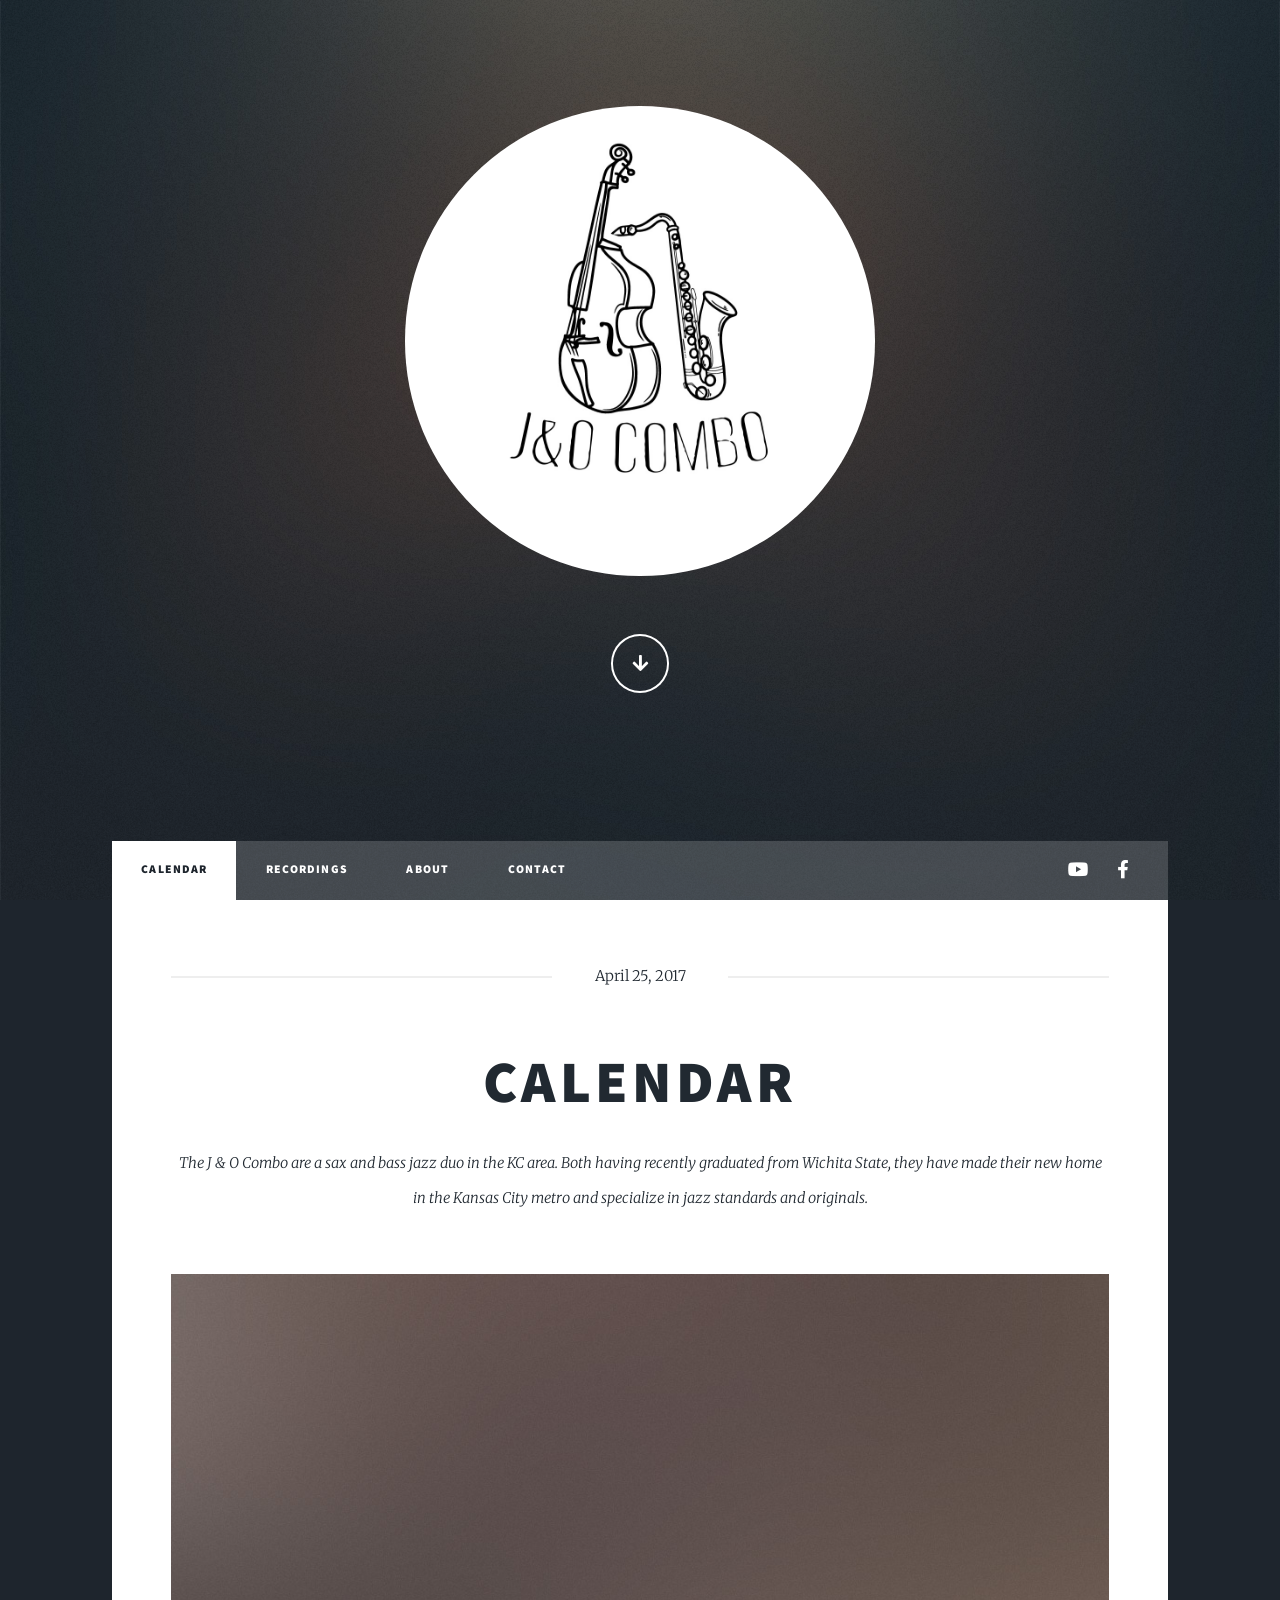
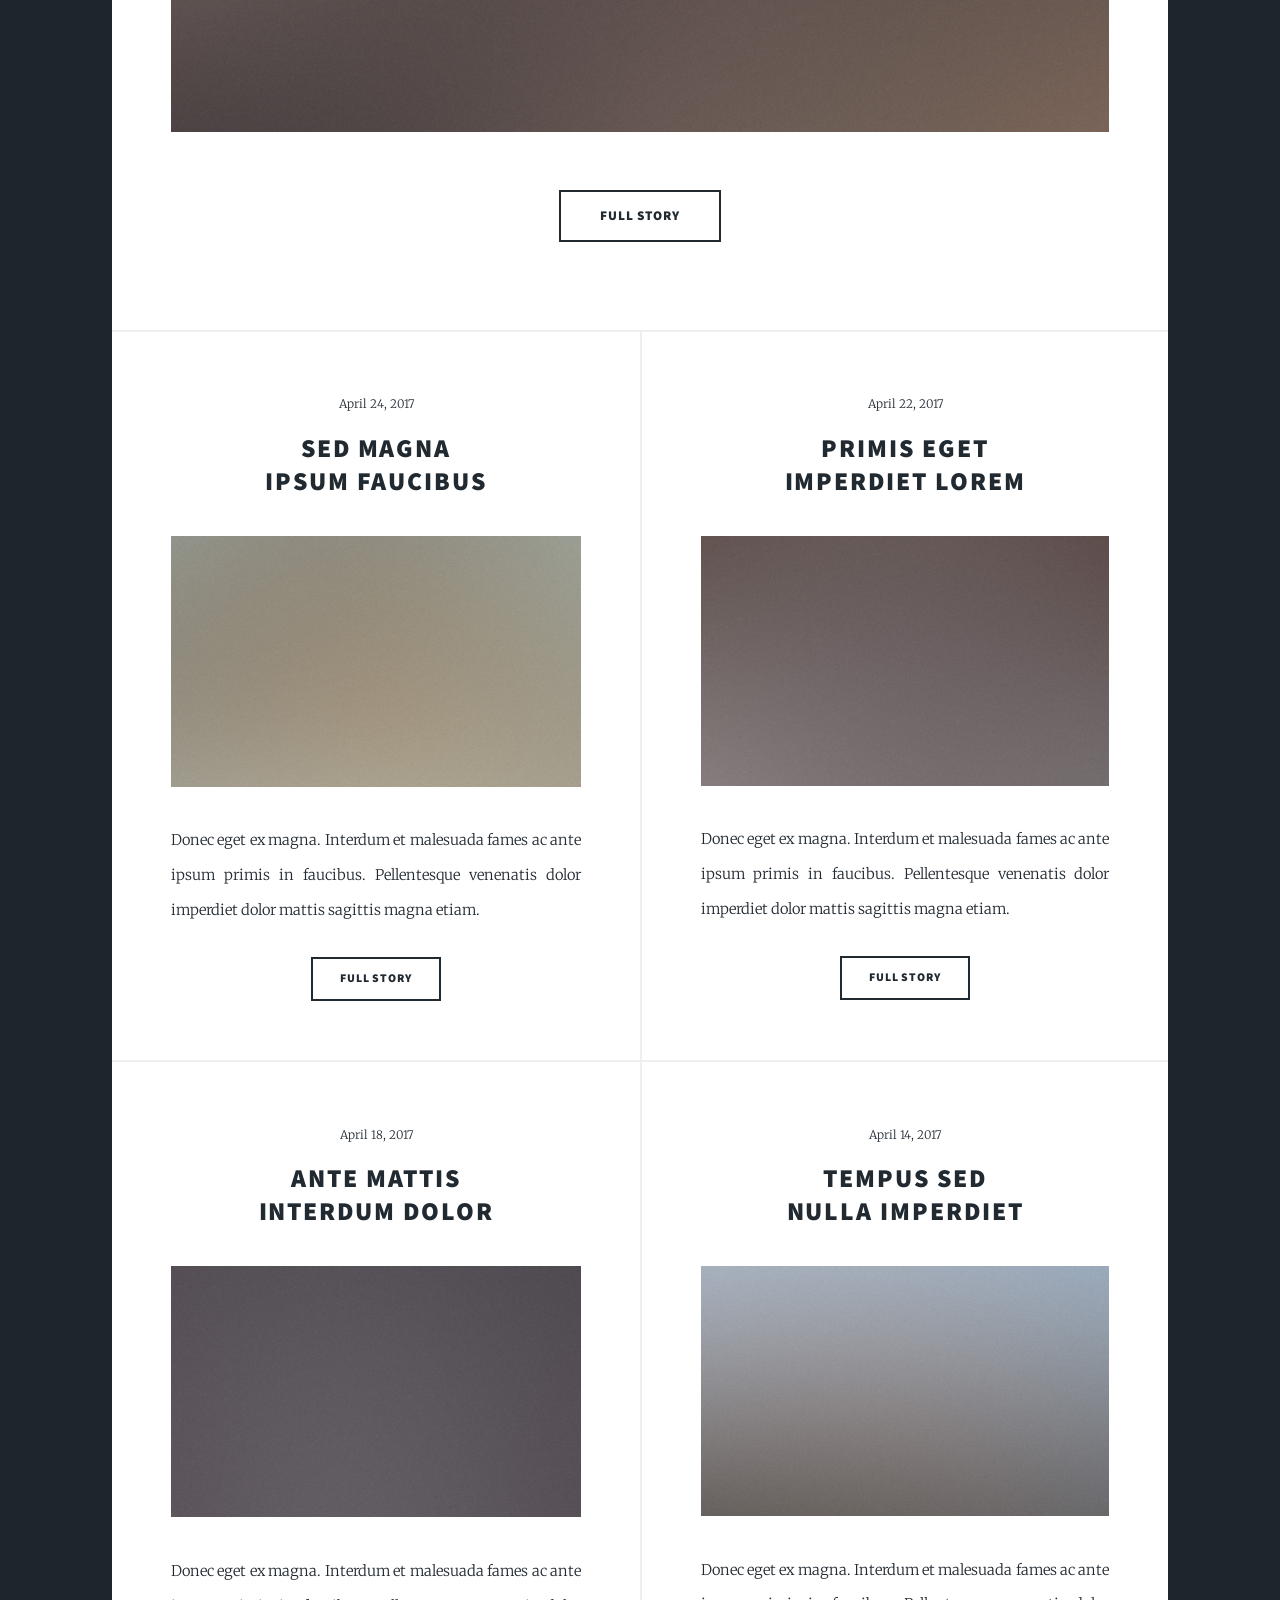
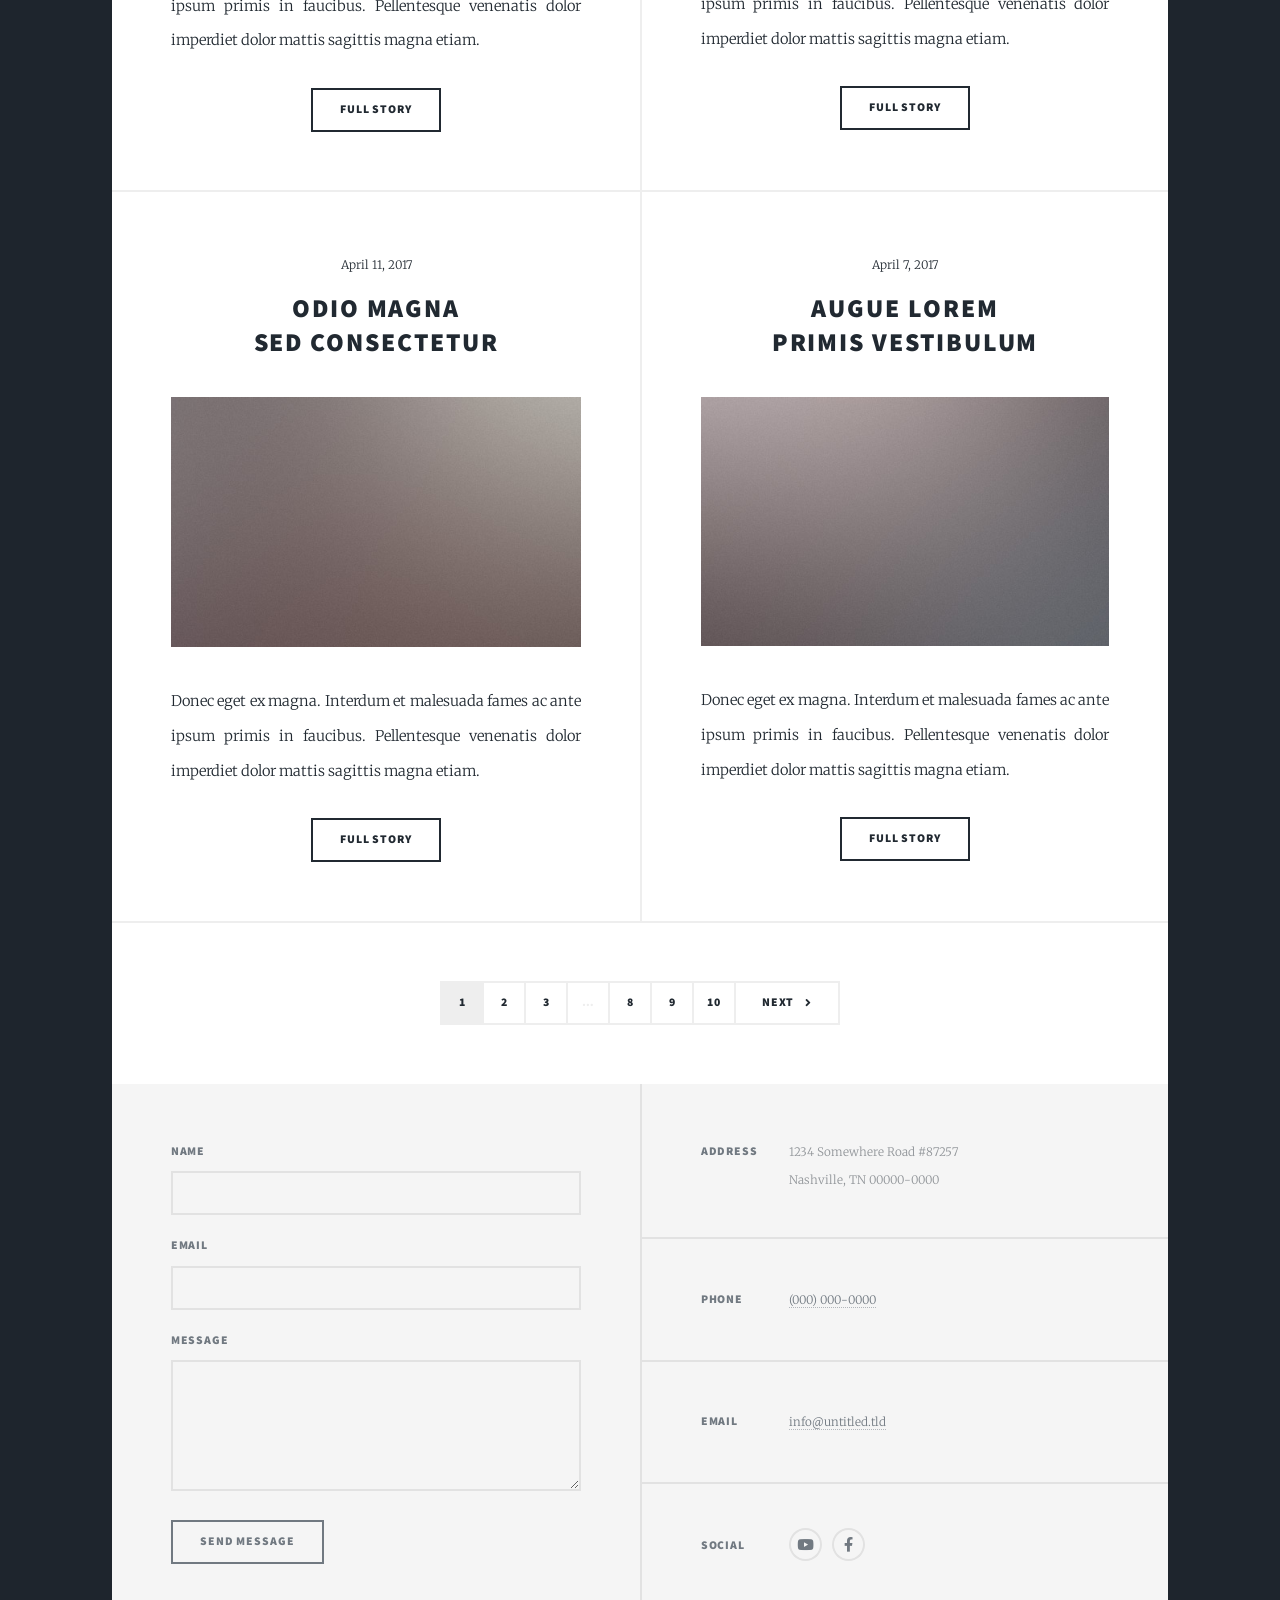
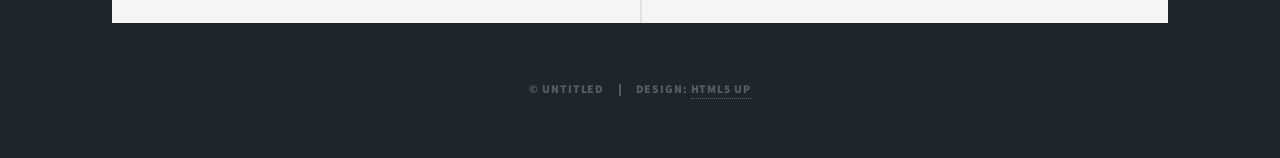
==== index.html @ 2160fa95 "added J&O combo logo to main page" ====
<!DOCTYPE HTML>
<!--
	Massively by HTML5 UP
	html5up.net | @ajlkn
	Free for personal and commercial use under the CCA 3.0 license (html5up.net/license)
-->
<html>
	<head>
		<title>J&O Combo Calendar</title>
		<meta charset="utf-8" />
		<meta name="viewport" content="width=device-width, initial-scale=1, user-scalable=no" />
		<link rel="stylesheet" href="assets/css/main.css" />
		<noscript><link rel="stylesheet" href="assets/css/noscript.css" /></noscript>
	</head>
	<body class="is-preload">

		<!-- Wrapper -->
			<div id="wrapper" class="fade-in">

				<!-- Intro -->
					<div id="intro">
						<a href="#" class="image main"><img src="images/j_o_combo_logo.jpg" alt="J & O Combo" /></a>

						<ul class="actions">
							<li><a href="#header" class="button icon solid solo fa-arrow-down scrolly">Continue</a></li>
						</ul>
					</div>

				<!-- Header -->
					<header id="header">
						<a href="index.html" class="logo">J &amp; O Combo</a>
					</header>

				<!-- Nav -->
					<nav id="nav">
						<ul class="links">
							<li class="active"><a href="index.html">Calendar</a></li>
							<li><a href="recordings.html">Recordings</a></li>
							<li><a href="about.html">About</a></li>
							<li><a href="contact.html">Contact</a></li>
						</ul>
						<ul class="icons">
							<li><a href="https://www.youtube.com/@J-OCombo" class="icon brands fa-youtube"><span class="label">YouTube</span></a></li>
							<li><a href="https://www.facebook.com/profile.php?id=100080213184592" class="icon brands fa-facebook-f"><span class="label">Facebook</span></a></li>
						</ul>
					</nav>

				<!-- Main -->
					<div id="main">

						<!-- Featured Post -->
							<article class="post featured">
								<header class="major">
									<span class="date">April 25, 2017</span>
									<h2><a href="#">Calendar</a></h2>
									<p>The J & O Combo are a sax and bass jazz duo in the KC area. Both having recently graduated from Wichita State,
							 they have made their new home in the Kansas City metro and specialize in jazz standards and originals.</p>
								</header>
								<a href="#" class="image main"><img src="images/pic01.jpg" alt="" /></a>
								<ul class="actions special">
									<li><a href="#" class="button large">Full Story</a></li>
								</ul>
							</article>

						<!-- Posts -->
							<section class="posts">
								<article>
									<header>
										<span class="date">April 24, 2017</span>
										<h2><a href="#">Sed magna<br />
										ipsum faucibus</a></h2>
									</header>
									<a href="#" class="image fit"><img src="images/pic02.jpg" alt="" /></a>
									<p>Donec eget ex magna. Interdum et malesuada fames ac ante ipsum primis in faucibus. Pellentesque venenatis dolor imperdiet dolor mattis sagittis magna etiam.</p>
									<ul class="actions special">
										<li><a href="#" class="button">Full Story</a></li>
									</ul>
								</article>
								<article>
									<header>
										<span class="date">April 22, 2017</span>
										<h2><a href="#">Primis eget<br />
										imperdiet lorem</a></h2>
									</header>
									<a href="#" class="image fit"><img src="images/pic03.jpg" alt="" /></a>
									<p>Donec eget ex magna. Interdum et malesuada fames ac ante ipsum primis in faucibus. Pellentesque venenatis dolor imperdiet dolor mattis sagittis magna etiam.</p>
									<ul class="actions special">
										<li><a href="#" class="button">Full Story</a></li>
									</ul>
								</article>
								<article>
									<header>
										<span class="date">April 18, 2017</span>
										<h2><a href="#">Ante mattis<br />
										interdum dolor</a></h2>
									</header>
									<a href="#" class="image fit"><img src="images/pic04.jpg" alt="" /></a>
									<p>Donec eget ex magna. Interdum et malesuada fames ac ante ipsum primis in faucibus. Pellentesque venenatis dolor imperdiet dolor mattis sagittis magna etiam.</p>
									<ul class="actions special">
										<li><a href="#" class="button">Full Story</a></li>
									</ul>
								</article>
								<article>
									<header>
										<span class="date">April 14, 2017</span>
										<h2><a href="#">Tempus sed<br />
										nulla imperdiet</a></h2>
									</header>
									<a href="#" class="image fit"><img src="images/pic05.jpg" alt="" /></a>
									<p>Donec eget ex magna. Interdum et malesuada fames ac ante ipsum primis in faucibus. Pellentesque venenatis dolor imperdiet dolor mattis sagittis magna etiam.</p>
									<ul class="actions special">
										<li><a href="#" class="button">Full Story</a></li>
									</ul>
								</article>
								<article>
									<header>
										<span class="date">April 11, 2017</span>
										<h2><a href="#">Odio magna<br />
										sed consectetur</a></h2>
									</header>
									<a href="#" class="image fit"><img src="images/pic06.jpg" alt="" /></a>
									<p>Donec eget ex magna. Interdum et malesuada fames ac ante ipsum primis in faucibus. Pellentesque venenatis dolor imperdiet dolor mattis sagittis magna etiam.</p>
									<ul class="actions special">
										<li><a href="#" class="button">Full Story</a></li>
									</ul>
								</article>
								<article>
									<header>
										<span class="date">April 7, 2017</span>
										<h2><a href="#">Augue lorem<br />
										primis vestibulum</a></h2>
									</header>
									<a href="#" class="image fit"><img src="images/pic07.jpg" alt="" /></a>
									<p>Donec eget ex magna. Interdum et malesuada fames ac ante ipsum primis in faucibus. Pellentesque venenatis dolor imperdiet dolor mattis sagittis magna etiam.</p>
									<ul class="actions special">
										<li><a href="#" class="button">Full Story</a></li>
									</ul>
								</article>
							</section>

						<!-- Footer -->
							<footer>
								<div class="pagination">
									<!--<a href="#" class="previous">Prev</a>-->
									<a href="#" class="page active">1</a>
									<a href="#" class="page">2</a>
									<a href="#" class="page">3</a>
									<span class="extra">&hellip;</span>
									<a href="#" class="page">8</a>
									<a href="#" class="page">9</a>
									<a href="#" class="page">10</a>
									<a href="#" class="next">Next</a>
								</div>
							</footer>

					</div>

				<!-- Footer -->
					<footer id="footer">
						<section>
							<form method="post" action="#">
								<div class="fields">
									<div class="field">
										<label for="name">Name</label>
										<input type="text" name="name" id="name" />
									</div>
									<div class="field">
										<label for="email">Email</label>
										<input type="text" name="email" id="email" />
									</div>
									<div class="field">
										<label for="message">Message</label>
										<textarea name="message" id="message" rows="3"></textarea>
									</div>
								</div>
								<ul class="actions">
									<li><input type="submit" value="Send Message" /></li>
								</ul>
							</form>
						</section>
						<section class="split contact">
							<section class="alt">
								<h3>Address</h3>
								<p>1234 Somewhere Road #87257<br />
								Nashville, TN 00000-0000</p>
							</section>
							<section>
								<h3>Phone</h3>
								<p><a href="#">(000) 000-0000</a></p>
							</section>
							<section>
								<h3>Email</h3>
								<p><a href="#">info@untitled.tld</a></p>
							</section>
							<section>
								<h3>Social</h3>
								<ul class="icons alt">
									<li><a href="https://www.youtube.com/@J-OCombo" class="icon brands alt fa-youtube"><span class="label">YouTube</span></a></li>
									<li><a href="https://www.facebook.com/profile.php?id=100080213184592" class="icon brands alt fa-facebook-f"><span class="label">Facebook</span></a></li>
								</ul>
							</section>
						</section>
					</footer>

				<!-- Copyright -->
					<div id="copyright">
						<ul><li>&copy; Untitled</li><li>Design: <a href="https://html5up.net">HTML5 UP</a></li></ul>
					</div>

			</div>

		<!-- Scripts -->
			<script src="assets/js/jquery.min.js"></script>
			<script src="assets/js/jquery.scrollex.min.js"></script>
			<script src="assets/js/jquery.scrolly.min.js"></script>
			<script src="assets/js/browser.min.js"></script>
			<script src="assets/js/breakpoints.min.js"></script>
			<script src="assets/js/util.js"></script>
			<script src="assets/js/main.js"></script>

	</body>
</html>
---- assets/css/main.css ----
@import url(fontawesome-all.min.css);
@import url("https://fonts.googleapis.com/css?family=Merriweather:300,700,300italic,700italic|Source+Sans+Pro:900");

/*
	Massively by HTML5 UP
	html5up.net | @ajlkn
	Free for personal and commercial use under the CCA 3.0 license (html5up.net/license)
*/

html, body, div, span, applet, object,
iframe, h1, h2, h3, h4, h5, h6, p, blockquote,
pre, a, abbr, acronym, address, big, cite,
code, del, dfn, em, img, ins, kbd, q, s, samp,
small, strike, strong, sub, sup, tt, var, b,
u, i, center, dl, dt, dd, ol, ul, li, fieldset,
form, label, legend, table, caption, tbody,
tfoot, thead, tr, th, td, article, aside,
canvas, details, embed, figure, figcaption,
footer, header, hgroup, menu, nav, output, ruby,
section, summary, time, mark, audio, video {
	margin: 0;
	padding: 0;
	border: 0;
	font-size: 100%;
	font: inherit;
	vertical-align: baseline;}

article, aside, details, figcaption, figure,
footer, header, hgroup, menu, nav, section {
	display: block;}

body {
	line-height: 1;
}

ol, ul {
	list-style: none;
}

blockquote, q {
	quotes: none;
}

	blockquote:before, blockquote:after, q:before, q:after {
		content: '';
		content: none;
	}

/* Responsive video embeds */
.video-wrapper {
	position: relative;
	width: 100%;
	padding-bottom: 56.25%; /* 16:9 aspect ratio */
	height: 0;
	overflow: hidden;
}
.video-wrapper iframe,
.video-wrapper object,
.video-wrapper embed {
	position: absolute;
	top: 0;
	left: 0;
	width: 100%;
	height: 100%;
	border: 0;
}

.video-desc {
	text-align: center;
	margin-top: 1rem;
}

table {
	border-collapse: collapse;
	border-spacing: 0;
}

body {
	-webkit-text-size-adjust: none;
}

mark {
	background-color: transparent;
	color: inherit;
}

input::-moz-focus-inner {
	border: 0;
	padding: 0;
}

input, select, textarea {
	-moz-appearance: none;
	-webkit-appearance: none;
	-ms-appearance: none;
	appearance: none;
}

/* Basic */

	@-ms-viewport {
		width: device-width;
	}

	body {
		-ms-overflow-style: scrollbar;
	}

	@media screen and (max-width: 480px) {

		html, body {
			min-width: 320px;
		}

	}

	html {
		box-sizing: border-box;
	}

	*, *:before, *:after {
		box-sizing: inherit;
	}

	body {
		background-color: #1e252d;
	}

		body.is-preload *, body.is-preload *:before, body.is-preload *:after {
			-moz-animation: none !important;
			-webkit-animation: none !important;
			-ms-animation: none !important;
			animation: none !important;
			-moz-transition: none !important;
			-webkit-transition: none !important;
			-ms-transition: none !important;
			transition: none !important;
		}

/* Type */

	html {
		font-size: 16pt;
	}

		@media screen and (max-width: 1680px) {

			html {
				font-size: 12pt;
			}

		}

		@media screen and (max-width: 1280px) {

			html {
				font-size: 11pt;
			}

		}

		@media screen and (max-width: 360px) {

			html {
				font-size: 10pt;
			}

		}

	body {
		color: #212931;
	}

	body, input, select, textarea {
		font-family: "Merriweather", Georgia, serif;
		font-weight: 300;
		font-size: 1rem;
		line-height: 2.375;
	}

	a {
		-moz-transition: color 0.2s ease-in-out, background-color 0.2s ease-in-out, border-color 0.2s ease-in-out, box-shadow 0.2s ease-in-out;
		-webkit-transition: color 0.2s ease-in-out, background-color 0.2s ease-in-out, border-color 0.2s ease-in-out, box-shadow 0.2s ease-in-out;
		-ms-transition: color 0.2s ease-in-out, background-color 0.2s ease-in-out, border-color 0.2s ease-in-out, box-shadow 0.2s ease-in-out;
		transition: color 0.2s ease-in-out, background-color 0.2s ease-in-out, border-color 0.2s ease-in-out, box-shadow 0.2s ease-in-out;
		border-bottom: dotted 1px;
		text-decoration: none;
	}

		a:hover {
			border-bottom-color: transparent;
		}

	strong, b {
		font-weight: 600;
	}

	em, i {
		font-style: italic;
	}

	p {
		text-align: justify;
		margin: 0 0 2rem 0;
	}

	h1, h2, h3, h4, h5, h6 {
		font-family: "Source Sans Pro", Helvetica, sans-serif;
		font-weight: 900;
		line-height: 1.5;
		letter-spacing: 0.075em;
		text-transform: uppercase;
		margin: 0 0 1rem 0;
	}

		h1 a, h2 a, h3 a, h4 a, h5 a, h6 a {
			border-bottom: 0;
			color: inherit;
			text-decoration: none;
		}

	h1 {
		font-size: 4rem;
		line-height: 1.1;
		margin: 0 0 2rem 0;
	}

	h2 {
		font-size: 1.75rem;
		line-height: 1.3;
		margin: 0 0 1.5rem 0;
	}

	h3 {
		font-size: 1.25rem;
		margin: 0 0 1.5rem 0;
	}

	h4 {
		font-size: 1rem;
	}

	h5 {
		font-size: 0.9rem;
	}

	h6 {
		font-size: 0.8rem;
	}

	sub {
		font-size: 0.8rem;
		position: relative;
		top: 0.5rem;
	}

	sup {
		font-size: 0.8rem;
		position: relative;
		top: -0.5rem;
	}

	blockquote {
		border-left: solid 4px;
		font-style: italic;
		margin: 0 0 2rem 0;
		padding: 0.5rem 0 0.5rem 2rem;
	}

	code {
		border: solid 2px;
		font-family: "Courier New", monospace;
		font-size: 0.9rem;
		margin: 0 0.25rem;
		padding: 0.25rem 0.65rem;
	}

	pre {
		-webkit-overflow-scrolling: touch;
		font-family: "Courier New", monospace;
		font-size: 0.9rem;
		margin: 0 0 2rem 0;
	}

		pre code {
			display: block;
			line-height: 1.75;
			padding: 1rem 1.5rem;
			overflow-x: auto;
		}

	hr {
		border: 0;
		border-bottom: solid 2px;
		margin: 3rem 0;
	}

		hr.major {
			margin: 5rem 0;
		}

	.align-left {
		text-align: left;
	}

	.align-center {
		text-align: center;
	}

	.align-right {
		text-align: right;
	}

	input, select, textarea {
		color: #212931;
	}

	a {
		color: #212931;
		border-bottom-color: rgba(33, 41, 49, 0.5);
	}

		a:hover {
			border-bottom-color: transparent;
			color: #18bfef !important;
		}

	strong, b {
		color: #212931;
	}

	h1, h2, h3, h4, h5, h6 {
		color: #212931;
	}

	blockquote {
		border-left-color: #eeeeee;
	}

	code {
		background: rgba(220, 220, 220, 0.25);
		border-color: #eeeeee;
	}

	hr {
		border-bottom-color: #eeeeee;
	}

/* Row */

	.row {
		display: flex;
		flex-wrap: wrap;
		box-sizing: border-box;
		align-items: stretch;
	}

		.row > * {
			box-sizing: border-box;
		}

		.row.gtr-uniform > * > :last-child {
			margin-bottom: 0;
		}

		.row.aln-left {
			justify-content: flex-start;
		}

		.row.aln-center {
			justify-content: center;
		}

		.row.aln-right {
			justify-content: flex-end;
		}

		.row.aln-top {
			align-items: flex-start;
		}

		.row.aln-middle {
			align-items: center;
		}

		.row.aln-bottom {
			align-items: flex-end;
		}

		.row > .imp {
			order: -1;
		}

		.row > .col-1 {
			width: 8.33333%;
		}

		.row > .off-1 {
			margin-left: 8.33333%;
		}

		.row > .col-2 {
			width: 16.66667%;
		}

		.row > .off-2 {
			margin-left: 16.66667%;
		}

		.row > .col-3 {
			width: 25%;
		}

		.row > .off-3 {
			margin-left: 25%;
		}

		.row > .col-4 {
			width: 33.33333%;
		}

		.row > .off-4 {
			margin-left: 33.33333%;
		}

		.row > .col-5 {
			width: 41.66667%;
		}

		.row > .off-5 {
			margin-left: 41.66667%;
		}

		.row > .col-6 {
			width: 50%;
		}

		.row > .off-6 {
			margin-left: 50%;
		}

		.row > .col-7 {
			width: 58.33333%;
		}

		.row > .off-7 {
			margin-left: 58.33333%;
		}

		.row > .col-8 {
			width: 66.66667%;
		}

		.row > .off-8 {
			margin-left: 66.66667%;
		}

		.row > .col-9 {
			width: 75%;
		}

		.row > .off-9 {
			margin-left: 75%;
		}

		.row > .col-10 {
			width: 83.33333%;
		}

		.row > .off-10 {
			margin-left: 83.33333%;
		}

		.row > .col-11 {
			width: 91.66667%;
		}

		.row > .off-11 {
			margin-left: 91.66667%;
		}

		.row > .col-12 {
			width: 100%;
		}

		.row > .off-12 {
			margin-left: 100%;
		}

		.row.gtr-0 {
			margin-top: 0;
			margin-left: 0rem;
		}

			.row.gtr-0 > * {
				padding: 0 0 0 0rem;
			}

			.row.gtr-0.gtr-uniform {
				margin-top: 0rem;
			}

				.row.gtr-0.gtr-uniform > * {
					padding-top: 0rem;
				}

		.row.gtr-25 {
			margin-top: 0;
			margin-left: -0.375rem;
		}

			.row.gtr-25 > * {
				padding: 0 0 0 0.375rem;
			}

			.row.gtr-25.gtr-uniform {
				margin-top: -0.375rem;
			}

				.row.gtr-25.gtr-uniform > * {
					padding-top: 0.375rem;
				}

		.row.gtr-50 {
			margin-top: 0;
			margin-left: -0.75rem;
		}

			.row.gtr-50 > * {
				padding: 0 0 0 0.75rem;
			}

			.row.gtr-50.gtr-uniform {
				margin-top: -0.75rem;
			}

				.row.gtr-50.gtr-uniform > * {
					padding-top: 0.75rem;
				}

		.row {
			margin-top: 0;
			margin-left: -1.5rem;
		}

			.row > * {
				padding: 0 0 0 1.5rem;
			}

			.row.gtr-uniform {
				margin-top: -1.5rem;
			}

				.row.gtr-uniform > * {
					padding-top: 1.5rem;
				}

		.row.gtr-150 {
			margin-top: 0;
			margin-left: -2.25rem;
		}

			.row.gtr-150 > * {
				padding: 0 0 0 2.25rem;
			}

			.row.gtr-150.gtr-uniform {
				margin-top: -2.25rem;
			}

				.row.gtr-150.gtr-uniform > * {
					padding-top: 2.25rem;
				}

		.row.gtr-200 {
			margin-top: 0;
			margin-left: -3rem;
		}

			.row.gtr-200 > * {
				padding: 0 0 0 3rem;
			}

			.row.gtr-200.gtr-uniform {
				margin-top: -3rem;
			}

				.row.gtr-200.gtr-uniform > * {
					padding-top: 3rem;
				}

		@media screen and (max-width: 1680px) {

			.row {
				display: flex;
				flex-wrap: wrap;
				box-sizing: border-box;
				align-items: stretch;
			}

				.row > * {
					box-sizing: border-box;
				}

				.row.gtr-uniform > * > :last-child {
					margin-bottom: 0;
				}

				.row.aln-left {
					justify-content: flex-start;
				}

				.row.aln-center {
					justify-content: center;
				}

				.row.aln-right {
					justify-content: flex-end;
				}

				.row.aln-top {
					align-items: flex-start;
				}

				.row.aln-middle {
					align-items: center;
				}

				.row.aln-bottom {
					align-items: flex-end;
				}

				.row > .imp-xlarge {
					order: -1;
				}

				.row > .col-1-xlarge {
					width: 8.33333%;
				}

				.row > .off-1-xlarge {
					margin-left: 8.33333%;
				}

				.row > .col-2-xlarge {
					width: 16.66667%;
				}

				.row > .off-2-xlarge {
					margin-left: 16.66667%;
				}

				.row > .col-3-xlarge {
					width: 25%;
				}

				.row > .off-3-xlarge {
					margin-left: 25%;
				}

				.row > .col-4-xlarge {
					width: 33.33333%;
				}

				.row > .off-4-xlarge {
					margin-left: 33.33333%;
				}

				.row > .col-5-xlarge {
					width: 41.66667%;
				}

				.row > .off-5-xlarge {
					margin-left: 41.66667%;
				}

				.row > .col-6-xlarge {
					width: 50%;
				}

				.row > .off-6-xlarge {
					margin-left: 50%;
				}

				.row > .col-7-xlarge {
					width: 58.33333%;
				}

				.row > .off-7-xlarge {
					margin-left: 58.33333%;
				}

				.row > .col-8-xlarge {
					width: 66.66667%;
				}

				.row > .off-8-xlarge {
					margin-left: 66.66667%;
				}

				.row > .col-9-xlarge {
					width: 75%;
				}

				.row > .off-9-xlarge {
					margin-left: 75%;
				}

				.row > .col-10-xlarge {
					width: 83.33333%;
				}

				.row > .off-10-xlarge {
					margin-left: 83.33333%;
				}

				.row > .col-11-xlarge {
					width: 91.66667%;
				}

				.row > .off-11-xlarge {
					margin-left: 91.66667%;
				}

				.row > .col-12-xlarge {
					width: 100%;
				}

				.row > .off-12-xlarge {
					margin-left: 100%;
				}

				.row.gtr-0 {
					margin-top: 0;
					margin-left: 0rem;
				}

					.row.gtr-0 > * {
						padding: 0 0 0 0rem;
					}

					.row.gtr-0.gtr-uniform {
						margin-top: 0rem;
					}

						.row.gtr-0.gtr-uniform > * {
							padding-top: 0rem;
						}

				.row.gtr-25 {
					margin-top: 0;
					margin-left: -0.375rem;
				}

					.row.gtr-25 > * {
						padding: 0 0 0 0.375rem;
					}

					.row.gtr-25.gtr-uniform {
						margin-top: -0.375rem;
					}

						.row.gtr-25.gtr-uniform > * {
							padding-top: 0.375rem;
						}

				.row.gtr-50 {
					margin-top: 0;
					margin-left: -0.75rem;
				}

					.row.gtr-50 > * {
						padding: 0 0 0 0.75rem;
					}

					.row.gtr-50.gtr-uniform {
						margin-top: -0.75rem;
					}

						.row.gtr-50.gtr-uniform > * {
							padding-top: 0.75rem;
						}

				.row {
					margin-top: 0;
					margin-left: -1.5rem;
				}

					.row > * {
						padding: 0 0 0 1.5rem;
					}

					.row.gtr-uniform {
						margin-top: -1.5rem;
					}

						.row.gtr-uniform > * {
							padding-top: 1.5rem;
						}

				.row.gtr-150 {
					margin-top: 0;
					margin-left: -2.25rem;
				}

					.row.gtr-150 > * {
						padding: 0 0 0 2.25rem;
					}

					.row.gtr-150.gtr-uniform {
						margin-top: -2.25rem;
					}

						.row.gtr-150.gtr-uniform > * {
							padding-top: 2.25rem;
						}

				.row.gtr-200 {
					margin-top: 0;
					margin-left: -3rem;
				}

					.row.gtr-200 > * {
						padding: 0 0 0 3rem;
					}

					.row.gtr-200.gtr-uniform {
						margin-top: -3rem;
					}

						.row.gtr-200.gtr-uniform > * {
							padding-top: 3rem;
						}

		}

		@media screen and (max-width: 1280px) {

			.row {
				display: flex;
				flex-wrap: wrap;
				box-sizing: border-box;
				align-items: stretch;
			}

				.row > * {
					box-sizing: border-box;
				}

				.row.gtr-uniform > * > :last-child {
					margin-bottom: 0;
				}

				.row.aln-left {
					justify-content: flex-start;
				}

				.row.aln-center {
					justify-content: center;
				}

				.row.aln-right {
					justify-content: flex-end;
				}

				.row.aln-top {
					align-items: flex-start;
				}

				.row.aln-middle {
					align-items: center;
				}

				.row.aln-bottom {
					align-items: flex-end;
				}

				.row > .imp-large {
					order: -1;
				}

				.row > .col-1-large {
					width: 8.33333%;
				}

				.row > .off-1-large {
					margin-left: 8.33333%;
				}

				.row > .col-2-large {
					width: 16.66667%;
				}

				.row > .off-2-large {
					margin-left: 16.66667%;
				}

				.row > .col-3-large {
					width: 25%;
				}

				.row > .off-3-large {
					margin-left: 25%;
				}

				.row > .col-4-large {
					width: 33.33333%;
				}

				.row > .off-4-large {
					margin-left: 33.33333%;
				}

				.row > .col-5-large {
					width: 41.66667%;
				}

				.row > .off-5-large {
					margin-left: 41.66667%;
				}

				.row > .col-6-large {
					width: 50%;
				}

				.row > .off-6-large {
					margin-left: 50%;
				}

				.row > .col-7-large {
					width: 58.33333%;
				}

				.row > .off-7-large {
					margin-left: 58.33333%;
				}

				.row > .col-8-large {
					width: 66.66667%;
				}

				.row > .off-8-large {
					margin-left: 66.66667%;
				}

				.row > .col-9-large {
					width: 75%;
				}

				.row > .off-9-large {
					margin-left: 75%;
				}

				.row > .col-10-large {
					width: 83.33333%;
				}

				.row > .off-10-large {
					margin-left: 83.33333%;
				}

				.row > .col-11-large {
					width: 91.66667%;
				}

				.row > .off-11-large {
					margin-left: 91.66667%;
				}

				.row > .col-12-large {
					width: 100%;
				}

				.row > .off-12-large {
					margin-left: 100%;
				}

				.row.gtr-0 {
					margin-top: 0;
					margin-left: 0rem;
				}

					.row.gtr-0 > * {
						padding: 0 0 0 0rem;
					}

					.row.gtr-0.gtr-uniform {
						margin-top: 0rem;
					}

						.row.gtr-0.gtr-uniform > * {
							padding-top: 0rem;
						}

				.row.gtr-25 {
					margin-top: 0;
					margin-left: -0.375rem;
				}

					.row.gtr-25 > * {
						padding: 0 0 0 0.375rem;
					}

					.row.gtr-25.gtr-uniform {
						margin-top: -0.375rem;
					}

						.row.gtr-25.gtr-uniform > * {
							padding-top: 0.375rem;
						}

				.row.gtr-50 {
					margin-top: 0;
					margin-left: -0.75rem;
				}

					.row.gtr-50 > * {
						padding: 0 0 0 0.75rem;
					}

					.row.gtr-50.gtr-uniform {
						margin-top: -0.75rem;
					}

						.row.gtr-50.gtr-uniform > * {
							padding-top: 0.75rem;
						}

				.row {
					margin-top: 0;
					margin-left: -1.5rem;
				}

					.row > * {
						padding: 0 0 0 1.5rem;
					}

					.row.gtr-uniform {
						margin-top: -1.5rem;
					}

						.row.gtr-uniform > * {
							padding-top: 1.5rem;
						}

				.row.gtr-150 {
					margin-top: 0;
					margin-left: -2.25rem;
				}

					.row.gtr-150 > * {
						padding: 0 0 0 2.25rem;
					}

					.row.gtr-150.gtr-uniform {
						margin-top: -2.25rem;
					}

						.row.gtr-150.gtr-uniform > * {
							padding-top: 2.25rem;
						}

				.row.gtr-200 {
					margin-top: 0;
					margin-left: -3rem;
				}

					.row.gtr-200 > * {
						padding: 0 0 0 3rem;
					}

					.row.gtr-200.gtr-uniform {
						margin-top: -3rem;
					}

						.row.gtr-200.gtr-uniform > * {
							padding-top: 3rem;
						}

		}

		@media screen and (max-width: 980px) {

			.row {
				display: flex;
				flex-wrap: wrap;
				box-sizing: border-box;
				align-items: stretch;
			}

				.row > * {
					box-sizing: border-box;
				}

				.row.gtr-uniform > * > :last-child {
					margin-bottom: 0;
				}

				.row.aln-left {
					justify-content: flex-start;
				}

				.row.aln-center {
					justify-content: center;
				}

				.row.aln-right {
					justify-content: flex-end;
				}

				.row.aln-top {
					align-items: flex-start;
				}

				.row.aln-middle {
					align-items: center;
				}

				.row.aln-bottom {
					align-items: flex-end;
				}

				.row > .imp-medium {
					order: -1;
				}

				.row > .col-1-medium {
					width: 8.33333%;
				}

				.row > .off-1-medium {
					margin-left: 8.33333%;
				}

				.row > .col-2-medium {
					width: 16.66667%;
				}

				.row > .off-2-medium {
					margin-left: 16.66667%;
				}

				.row > .col-3-medium {
					width: 25%;
				}

				.row > .off-3-medium {
					margin-left: 25%;
				}

				.row > .col-4-medium {
					width: 33.33333%;
				}

				.row > .off-4-medium {
					margin-left: 33.33333%;
				}

				.row > .col-5-medium {
					width: 41.66667%;
				}

				.row > .off-5-medium {
					margin-left: 41.66667%;
				}

				.row > .col-6-medium {
					width: 50%;
				}

				.row > .off-6-medium {
					margin-left: 50%;
				}

				.row > .col-7-medium {
					width: 58.33333%;
				}

				.row > .off-7-medium {
					margin-left: 58.33333%;
				}

				.row > .col-8-medium {
					width: 66.66667%;
				}

				.row > .off-8-medium {
					margin-left: 66.66667%;
				}

				.row > .col-9-medium {
					width: 75%;
				}

				.row > .off-9-medium {
					margin-left: 75%;
				}

				.row > .col-10-medium {
					width: 83.33333%;
				}

				.row > .off-10-medium {
					margin-left: 83.33333%;
				}

				.row > .col-11-medium {
					width: 91.66667%;
				}

				.row > .off-11-medium {
					margin-left: 91.66667%;
				}

				.row > .col-12-medium {
					width: 100%;
				}

				.row > .off-12-medium {
					margin-left: 100%;
				}

				.row.gtr-0 {
					margin-top: 0;
					margin-left: 0rem;
				}

					.row.gtr-0 > * {
						padding: 0 0 0 0rem;
					}

					.row.gtr-0.gtr-uniform {
						margin-top: 0rem;
					}

						.row.gtr-0.gtr-uniform > * {
							padding-top: 0rem;
						}

				.row.gtr-25 {
					margin-top: 0;
					margin-left: -0.375rem;
				}

					.row.gtr-25 > * {
						padding: 0 0 0 0.375rem;
					}

					.row.gtr-25.gtr-uniform {
						margin-top: -0.375rem;
					}

						.row.gtr-25.gtr-uniform > * {
							padding-top: 0.375rem;
						}

				.row.gtr-50 {
					margin-top: 0;
					margin-left: -0.75rem;
				}

					.row.gtr-50 > * {
						padding: 0 0 0 0.75rem;
					}

					.row.gtr-50.gtr-uniform {
						margin-top: -0.75rem;
					}

						.row.gtr-50.gtr-uniform > * {
							padding-top: 0.75rem;
						}

				.row {
					margin-top: 0;
					margin-left: -1.5rem;
				}

					.row > * {
						padding: 0 0 0 1.5rem;
					}

					.row.gtr-uniform {
						margin-top: -1.5rem;
					}

						.row.gtr-uniform > * {
							padding-top: 1.5rem;
						}

				.row.gtr-150 {
					margin-top: 0;
					margin-left: -2.25rem;
				}

					.row.gtr-150 > * {
						padding: 0 0 0 2.25rem;
					}

					.row.gtr-150.gtr-uniform {
						margin-top: -2.25rem;
					}

						.row.gtr-150.gtr-uniform > * {
							padding-top: 2.25rem;
						}

				.row.gtr-200 {
					margin-top: 0;
					margin-left: -3rem;
				}

					.row.gtr-200 > * {
						padding: 0 0 0 3rem;
					}

					.row.gtr-200.gtr-uniform {
						margin-top: -3rem;
					}

						.row.gtr-200.gtr-uniform > * {
							padding-top: 3rem;
						}

		}

		@media screen and (max-width: 736px) {

			.row {
				display: flex;
				flex-wrap: wrap;
				box-sizing: border-box;
				align-items: stretch;
			}

				.row > * {
					box-sizing: border-box;
				}

				.row.gtr-uniform > * > :last-child {
					margin-bottom: 0;
				}

				.row.aln-left {
					justify-content: flex-start;
				}

				.row.aln-center {
					justify-content: center;
				}

				.row.aln-right {
					justify-content: flex-end;
				}

				.row.aln-top {
					align-items: flex-start;
				}

				.row.aln-middle {
					align-items: center;
				}

				.row.aln-bottom {
					align-items: flex-end;
				}

				.row > .imp-small {
					order: -1;
				}

				.row > .col-1-small {
					width: 8.33333%;
				}

				.row > .off-1-small {
					margin-left: 8.33333%;
				}

				.row > .col-2-small {
					width: 16.66667%;
				}

				.row > .off-2-small {
					margin-left: 16.66667%;
				}

				.row > .col-3-small {
					width: 25%;
				}

				.row > .off-3-small {
					margin-left: 25%;
				}

				.row > .col-4-small {
					width: 33.33333%;
				}

				.row > .off-4-small {
					margin-left: 33.33333%;
				}

				.row > .col-5-small {
					width: 41.66667%;
				}

				.row > .off-5-small {
					margin-left: 41.66667%;
				}

				.row > .col-6-small {
					width: 50%;
				}

				.row > .off-6-small {
					margin-left: 50%;
				}

				.row > .col-7-small {
					width: 58.33333%;
				}

				.row > .off-7-small {
					margin-left: 58.33333%;
				}

				.row > .col-8-small {
					width: 66.66667%;
				}

				.row > .off-8-small {
					margin-left: 66.66667%;
				}

				.row > .col-9-small {
					width: 75%;
				}

				.row > .off-9-small {
					margin-left: 75%;
				}

				.row > .col-10-small {
					width: 83.33333%;
				}

				.row > .off-10-small {
					margin-left: 83.33333%;
				}

				.row > .col-11-small {
					width: 91.66667%;
				}

				.row > .off-11-small {
					margin-left: 91.66667%;
				}

				.row > .col-12-small {
					width: 100%;
				}

				.row > .off-12-small {
					margin-left: 100%;
				}

				.row.gtr-0 {
					margin-top: 0;
					margin-left: 0rem;
				}

					.row.gtr-0 > * {
						padding: 0 0 0 0rem;
					}

					.row.gtr-0.gtr-uniform {
						margin-top: 0rem;
					}

						.row.gtr-0.gtr-uniform > * {
							padding-top: 0rem;
						}

				.row.gtr-25 {
					margin-top: 0;
					margin-left: -0.375rem;
				}

					.row.gtr-25 > * {
						padding: 0 0 0 0.375rem;
					}

					.row.gtr-25.gtr-uniform {
						margin-top: -0.375rem;
					}

						.row.gtr-25.gtr-uniform > * {
							padding-top: 0.375rem;
						}

				.row.gtr-50 {
					margin-top: 0;
					margin-left: -0.75rem;
				}

					.row.gtr-50 > * {
						padding: 0 0 0 0.75rem;
					}

					.row.gtr-50.gtr-uniform {
						margin-top: -0.75rem;
					}

						.row.gtr-50.gtr-uniform > * {
							padding-top: 0.75rem;
						}

				.row {
					margin-top: 0;
					margin-left: -1.5rem;
				}

					.row > * {
						padding: 0 0 0 1.5rem;
					}

					.row.gtr-uniform {
						margin-top: -1.5rem;
					}

						.row.gtr-uniform > * {
							padding-top: 1.5rem;
						}

				.row.gtr-150 {
					margin-top: 0;
					margin-left: -2.25rem;
				}

					.row.gtr-150 > * {
						padding: 0 0 0 2.25rem;
					}

					.row.gtr-150.gtr-uniform {
						margin-top: -2.25rem;
					}

						.row.gtr-150.gtr-uniform > * {
							padding-top: 2.25rem;
						}

				.row.gtr-200 {
					margin-top: 0;
					margin-left: -3rem;
				}

					.row.gtr-200 > * {
						padding: 0 0 0 3rem;
					}

					.row.gtr-200.gtr-uniform {
						margin-top: -3rem;
					}

						.row.gtr-200.gtr-uniform > * {
							padding-top: 3rem;
						}

		}

		@media screen and (max-width: 480px) {

			.row {
				display: flex;
				flex-wrap: wrap;
				box-sizing: border-box;
				align-items: stretch;
			}

				.row > * {
					box-sizing: border-box;
				}

				.row.gtr-uniform > * > :last-child {
					margin-bottom: 0;
				}

				.row.aln-left {
					justify-content: flex-start;
				}

				.row.aln-center {
					justify-content: center;
				}

				.row.aln-right {
					justify-content: flex-end;
				}

				.row.aln-top {
					align-items: flex-start;
				}

				.row.aln-middle {
					align-items: center;
				}

				.row.aln-bottom {
					align-items: flex-end;
				}

				.row > .imp-xsmall {
					order: -1;
				}

				.row > .col-1-xsmall {
					width: 8.33333%;
				}

				.row > .off-1-xsmall {
					margin-left: 8.33333%;
				}

				.row > .col-2-xsmall {
					width: 16.66667%;
				}

				.row > .off-2-xsmall {
					margin-left: 16.66667%;
				}

				.row > .col-3-xsmall {
					width: 25%;
				}

				.row > .off-3-xsmall {
					margin-left: 25%;
				}

				.row > .col-4-xsmall {
					width: 33.33333%;
				}

				.row > .off-4-xsmall {
					margin-left: 33.33333%;
				}

				.row > .col-5-xsmall {
					width: 41.66667%;
				}

				.row > .off-5-xsmall {
					margin-left: 41.66667%;
				}

				.row > .col-6-xsmall {
					width: 50%;
				}

				.row > .off-6-xsmall {
					margin-left: 50%;
				}

				.row > .col-7-xsmall {
					width: 58.33333%;
				}

				.row > .off-7-xsmall {
					margin-left: 58.33333%;
				}

				.row > .col-8-xsmall {
					width: 66.66667%;
				}

				.row > .off-8-xsmall {
					margin-left: 66.66667%;
				}

				.row > .col-9-xsmall {
					width: 75%;
				}

				.row > .off-9-xsmall {
					margin-left: 75%;
				}

				.row > .col-10-xsmall {
					width: 83.33333%;
				}

				.row > .off-10-xsmall {
					margin-left: 83.33333%;
				}

				.row > .col-11-xsmall {
					width: 91.66667%;
				}

				.row > .off-11-xsmall {
					margin-left: 91.66667%;
				}

				.row > .col-12-xsmall {
					width: 100%;
				}

				.row > .off-12-xsmall {
					margin-left: 100%;
				}

				.row.gtr-0 {
					margin-top: 0;
					margin-left: 0rem;
				}

					.row.gtr-0 > * {
						padding: 0 0 0 0rem;
					}

					.row.gtr-0.gtr-uniform {
						margin-top: 0rem;
					}

						.row.gtr-0.gtr-uniform > * {
							padding-top: 0rem;
						}

				.row.gtr-25 {
					margin-top: 0;
					margin-left: -0.375rem;
				}

					.row.gtr-25 > * {
						padding: 0 0 0 0.375rem;
					}

					.row.gtr-25.gtr-uniform {
						margin-top: -0.375rem;
					}

						.row.gtr-25.gtr-uniform > * {
							padding-top: 0.375rem;
						}

				.row.gtr-50 {
					margin-top: 0;
					margin-left: -0.75rem;
				}

					.row.gtr-50 > * {
						padding: 0 0 0 0.75rem;
					}

					.row.gtr-50.gtr-uniform {
						margin-top: -0.75rem;
					}

						.row.gtr-50.gtr-uniform > * {
							padding-top: 0.75rem;
						}

				.row {
					margin-top: 0;
					margin-left: -1.5rem;
				}

					.row > * {
						padding: 0 0 0 1.5rem;
					}

					.row.gtr-uniform {
						margin-top: -1.5rem;
					}

						.row.gtr-uniform > * {
							padding-top: 1.5rem;
						}

				.row.gtr-150 {
					margin-top: 0;
					margin-left: -2.25rem;
				}

					.row.gtr-150 > * {
						padding: 0 0 0 2.25rem;
					}

					.row.gtr-150.gtr-uniform {
						margin-top: -2.25rem;
					}

						.row.gtr-150.gtr-uniform > * {
							padding-top: 2.25rem;
						}

				.row.gtr-200 {
					margin-top: 0;
					margin-left: -3rem;
				}

					.row.gtr-200 > * {
						padding: 0 0 0 3rem;
					}

					.row.gtr-200.gtr-uniform {
						margin-top: -3rem;
					}

						.row.gtr-200.gtr-uniform > * {
							padding-top: 3rem;
						}

		}

		@media screen and (max-width: 360px) {

			.row {
				display: flex;
				flex-wrap: wrap;
				box-sizing: border-box;
				align-items: stretch;
			}

				.row > * {
					box-sizing: border-box;
				}

				.row.gtr-uniform > * > :last-child {
					margin-bottom: 0;
				}

				.row.aln-left {
					justify-content: flex-start;
				}

				.row.aln-center {
					justify-content: center;
				}

				.row.aln-right {
					justify-content: flex-end;
				}

				.row.aln-top {
					align-items: flex-start;
				}

				.row.aln-middle {
					align-items: center;
				}

				.row.aln-bottom {
					align-items: flex-end;
				}

				.row > .imp-xxsmall {
					order: -1;
				}

				.row > .col-1-xxsmall {
					width: 8.33333%;
				}

				.row > .off-1-xxsmall {
					margin-left: 8.33333%;
				}

				.row > .col-2-xxsmall {
					width: 16.66667%;
				}

				.row > .off-2-xxsmall {
					margin-left: 16.66667%;
				}

				.row > .col-3-xxsmall {
					width: 25%;
				}

				.row > .off-3-xxsmall {
					margin-left: 25%;
				}

				.row > .col-4-xxsmall {
					width: 33.33333%;
				}

				.row > .off-4-xxsmall {
					margin-left: 33.33333%;
				}

				.row > .col-5-xxsmall {
					width: 41.66667%;
				}

				.row > .off-5-xxsmall {
					margin-left: 41.66667%;
				}

				.row > .col-6-xxsmall {
					width: 50%;
				}

				.row > .off-6-xxsmall {
					margin-left: 50%;
				}

				.row > .col-7-xxsmall {
					width: 58.33333%;
				}

				.row > .off-7-xxsmall {
					margin-left: 58.33333%;
				}

				.row > .col-8-xxsmall {
					width: 66.66667%;
				}

				.row > .off-8-xxsmall {
					margin-left: 66.66667%;
				}

				.row > .col-9-xxsmall {
					width: 75%;
				}

				.row > .off-9-xxsmall {
					margin-left: 75%;
				}

				.row > .col-10-xxsmall {
					width: 83.33333%;
				}

				.row > .off-10-xxsmall {
					margin-left: 83.33333%;
				}

				.row > .col-11-xxsmall {
					width: 91.66667%;
				}

				.row > .off-11-xxsmall {
					margin-left: 91.66667%;
				}

				.row > .col-12-xxsmall {
					width: 100%;
				}

				.row > .off-12-xxsmall {
					margin-left: 100%;
				}

				.row.gtr-0 {
					margin-top: 0;
					margin-left: 0rem;
				}

					.row.gtr-0 > * {
						padding: 0 0 0 0rem;
					}

					.row.gtr-0.gtr-uniform {
						margin-top: 0rem;
					}

						.row.gtr-0.gtr-uniform > * {
							padding-top: 0rem;
						}

				.row.gtr-25 {
					margin-top: 0;
					margin-left: -0.375rem;
				}

					.row.gtr-25 > * {
						padding: 0 0 0 0.375rem;
					}

					.row.gtr-25.gtr-uniform {
						margin-top: -0.375rem;
					}

						.row.gtr-25.gtr-uniform > * {
							padding-top: 0.375rem;
						}

				.row.gtr-50 {
					margin-top: 0;
					margin-left: -0.75rem;
				}

					.row.gtr-50 > * {
						padding: 0 0 0 0.75rem;
					}

					.row.gtr-50.gtr-uniform {
						margin-top: -0.75rem;
					}

						.row.gtr-50.gtr-uniform > * {
							padding-top: 0.75rem;
						}

				.row {
					margin-top: 0;
					margin-left: -1.5rem;
				}

					.row > * {
						padding: 0 0 0 1.5rem;
					}

					.row.gtr-uniform {
						margin-top: -1.5rem;
					}

						.row.gtr-uniform > * {
							padding-top: 1.5rem;
						}

				.row.gtr-150 {
					margin-top: 0;
					margin-left: -2.25rem;
				}

					.row.gtr-150 > * {
						padding: 0 0 0 2.25rem;
					}

					.row.gtr-150.gtr-uniform {
						margin-top: -2.25rem;
					}

						.row.gtr-150.gtr-uniform > * {
							padding-top: 2.25rem;
						}

				.row.gtr-200 {
					margin-top: 0;
					margin-left: -3rem;
				}

					.row.gtr-200 > * {
						padding: 0 0 0 3rem;
					}

					.row.gtr-200.gtr-uniform {
						margin-top: -3rem;
					}

						.row.gtr-200.gtr-uniform > * {
							padding-top: 3rem;
						}

		}

/* Box */

	.box {
		border: solid 2px;
		margin-bottom: 2rem;
		padding: 1.5rem;
	}

		.box > :last-child,
		.box > :last-child > :last-child,
		.box > :last-child > :last-child > :last-child {
			margin-bottom: 0;
		}

		.box.alt {
			border: 0;
			border-radius: 0;
			padding: 0;
		}

	.box {
		border-color: #eeeeee;
	}

/* Button */

	input[type="submit"],
	input[type="reset"],
	input[type="button"],
	button,
	.button {
		-moz-appearance: none;
		-webkit-appearance: none;
		-ms-appearance: none;
		appearance: none;
		-moz-transition: background-color 0.2s ease-in-out, box-shadow 0.2s ease-in-out, color 0.2s ease-in-out;
		-webkit-transition: background-color 0.2s ease-in-out, box-shadow 0.2s ease-in-out, color 0.2s ease-in-out;
		-ms-transition: background-color 0.2s ease-in-out, box-shadow 0.2s ease-in-out, color 0.2s ease-in-out;
		transition: background-color 0.2s ease-in-out, box-shadow 0.2s ease-in-out, color 0.2s ease-in-out;
		border: 0;
		border-radius: 0;
		cursor: pointer;
		display: inline-block;
		font-family: "Source Sans Pro", Helvetica, sans-serif;
		font-size: 0.8rem;
		font-weight: 900;
		letter-spacing: 0.075em;
		height: 3rem;
		line-height: 3rem;
		padding: 0 2rem;
		text-align: center;
		text-decoration: none;
		text-transform: uppercase;
		white-space: nowrap;
	}

		input[type="submit"].icon:before,
		input[type="reset"].icon:before,
		input[type="button"].icon:before,
		button.icon:before,
		.button.icon:before {
			margin-right: 0.5rem;
		}

		input[type="submit"].icon.solo,
		input[type="reset"].icon.solo,
		input[type="button"].icon.solo,
		button.icon.solo,
		.button.icon.solo {
			position: relative;
			width: 4rem;
			height: 4rem;
			line-height: 4rem;
			border-radius: 4rem;
			text-indent: 4rem;
			overflow: hidden;
			padding: 0;
			white-space: nowrap;
		}

			input[type="submit"].icon.solo:before,
			input[type="reset"].icon.solo:before,
			input[type="button"].icon.solo:before,
			button.icon.solo:before,
			.button.icon.solo:before {
				position: absolute;
				display: block;
				top: 0;
				left: 0;
				width: inherit;
				height: inherit;
				line-height: inherit;
				font-size: 1.25rem;
				margin-right: 0;
				text-align: center;
				text-indent: 0;
			}

		input[type="submit"].fit,
		input[type="reset"].fit,
		input[type="button"].fit,
		button.fit,
		.button.fit {
			width: 100%;
		}

		input[type="submit"].small,
		input[type="reset"].small,
		input[type="button"].small,
		button.small,
		.button.small {
			font-size: 0.7rem;
			height: 2.5rem;
			line-height: 2.5rem;
			padding: 0 1.5rem;
		}

		input[type="submit"].large,
		input[type="reset"].large,
		input[type="button"].large,
		button.large,
		.button.large {
			font-size: 0.9rem;
			height: 3.5rem;
			line-height: 3.5rem;
			padding: 0 2.75rem;
		}

		@media screen and (max-width: 980px) {

			input[type="submit"],
			input[type="reset"],
			input[type="button"],
			button,
			.button {
				font-size: 0.9rem;
				height: 3.25rem;
				line-height: 3.25rem;
			}

				input[type="submit"].large,
				input[type="reset"].large,
				input[type="button"].large,
				button.large,
				.button.large {
					font-size: 1rem;
					height: 3.75rem;
					line-height: 3.75rem;
				}

		}

		input[type="submit"].disabled, input[type="submit"]:disabled,
		input[type="reset"].disabled,
		input[type="reset"]:disabled,
		input[type="button"].disabled,
		input[type="button"]:disabled,
		button.disabled,
		button:disabled,
		.button.disabled,
		.button:disabled {
			pointer-events: none;
			opacity: 0.25;
		}

	input[type="submit"],
	input[type="reset"],
	input[type="button"],
	button,
	.button {
		background-color: transparent;
		box-shadow: inset 0 0 0 2px #212931;
		color: #212931 !important;
	}

		input[type="submit"]:hover,
		input[type="reset"]:hover,
		input[type="button"]:hover,
		button:hover,
		.button:hover {
			box-shadow: inset 0 0 0 2px #18bfef;
			color: #18bfef !important;
		}

		input[type="submit"].primary,
		input[type="reset"].primary,
		input[type="button"].primary,
		button.primary,
		.button.primary {
			background-color: #212931;
			box-shadow: none;
			color: #ffffff !important;
		}

			input[type="submit"].primary:hover,
			input[type="reset"].primary:hover,
			input[type="button"].primary:hover,
			button.primary:hover,
			.button.primary:hover {
				background-color: #18bfef;
			}

/* Form */

	form {
		margin: 0 0 2rem 0;
	}

		form > :last-child {
			margin-bottom: 0;
		}

		form > .fields {
			display: -moz-flex;
			display: -webkit-flex;
			display: -ms-flex;
			display: flex;
			-moz-flex-wrap: wrap;
			-webkit-flex-wrap: wrap;
			-ms-flex-wrap: wrap;
			flex-wrap: wrap;
			width: calc(100% + 3rem);
			margin: -1.5rem 0 2rem -1.5rem;
		}

			form > .fields > .field {
				-moz-flex-grow: 0;
				-webkit-flex-grow: 0;
				-ms-flex-grow: 0;
				flex-grow: 0;
				-moz-flex-shrink: 0;
				-webkit-flex-shrink: 0;
				-ms-flex-shrink: 0;
				flex-shrink: 0;
				padding: 1.5rem 0 0 1.5rem;
				width: calc(100% - 1.5rem);
			}

				form > .fields > .field.half {
					width: calc(50% - 0.75rem);
				}

				form > .fields > .field.third {
					width: calc(100%/3 - 0.5rem);
				}

				form > .fields > .field.quarter {
					width: calc(25% - 0.375rem);
				}

		@media screen and (max-width: 480px) {

			form > .fields {
				width: calc(100% + 3rem);
				margin: -1.5rem 0 2rem -1.5rem;
			}

				form > .fields > .field {
					padding: 1.5rem 0 0 1.5rem;
					width: calc(100% - 1.5rem);
				}

					form > .fields > .field.half {
						width: calc(100% - 1.5rem);
					}

					form > .fields > .field.third {
						width: calc(100% - 1.5rem);
					}

					form > .fields > .field.quarter {
						width: calc(100% - 1.5rem);
					}

		}

	label {
		display: block;
		font-family: "Source Sans Pro", Helvetica, sans-serif;
		font-weight: 900;
		line-height: 1.5;
		letter-spacing: 0.075em;
		font-size: 0.8rem;
		text-transform: uppercase;
		margin: 0 0 0.75rem 0;
	}

		@media screen and (max-width: 980px) {

			label {
				font-size: 0.9rem;
			}

		}

	input[type="text"],
	input[type="password"],
	input[type="email"],
	select,
	textarea {
		-moz-appearance: none;
		-webkit-appearance: none;
		-ms-appearance: none;
		appearance: none;
		background: transparent;
		border-radius: 0;
		border: solid 2px;
		color: inherit;
		display: block;
		outline: 0;
		padding: 0 1rem;
		text-decoration: none;
		width: 100%;
	}

		input[type="text"]:invalid,
		input[type="password"]:invalid,
		input[type="email"]:invalid,
		select:invalid,
		textarea:invalid {
			box-shadow: none;
		}

	select {
		background-size: 1.25rem;
		background-repeat: no-repeat;
		background-position: calc(100% - 1rem) center;
		height: 3rem;
		padding-right: 3rem;
		text-overflow: ellipsis;
	}

		select:focus::-ms-value {
			background-color: transparent;
		}

		select::-ms-expand {
			display: none;
		}

	input[type="text"],
	input[type="password"],
	input[type="email"],
	select {
		height: 3rem;
	}

	textarea {
		padding: 0.75rem 1rem;
	}

	input[type="checkbox"],
	input[type="radio"] {
		-moz-appearance: none;
		-webkit-appearance: none;
		-ms-appearance: none;
		appearance: none;
		display: block;
		float: left;
		margin-right: -2rem;
		opacity: 0;
		width: 1rem;
		z-index: -1;
	}

		input[type="checkbox"] + label,
		input[type="radio"] + label {
			text-decoration: none;
			cursor: pointer;
			display: inline-block;
			font-size: 1rem;
			letter-spacing: 0;
			font-family: "Merriweather", Georgia, serif;
			text-transform: none;
			font-weight: 300;
			padding-left: 2.8rem;
			padding-right: 1rem;
			position: relative;
		}

			input[type="checkbox"] + label:before,
			input[type="radio"] + label:before {
				-moz-osx-font-smoothing: grayscale;
				-webkit-font-smoothing: antialiased;
				display: inline-block;
				font-style: normal;
				font-variant: normal;
				text-rendering: auto;
				line-height: 1;
				text-transform: none !important;
				font-family: 'Font Awesome 5 Free';
				font-weight: 900;
			}

			input[type="checkbox"] + label:before,
			input[type="radio"] + label:before {
				border-radius: 0;
				border: solid 2px;
				content: '';
				display: inline-block;
				font-size: 0.8rem;
				height: 1.8rem;
				left: 0;
				line-height: 1.65rem;
				position: absolute;
				text-align: center;
				top: -0.125rem;
				width: 1.8rem;
			}

		input[type="checkbox"]:checked + label:before,
		input[type="radio"]:checked + label:before {
			content: '\f00c';
		}

	input[type="checkbox"] + label:before {
		border-radius: 0;
	}

	input[type="radio"] + label:before {
		border-radius: 100%;
	}

	::-webkit-input-placeholder {
		opacity: 1.0;
	}

	:-moz-placeholder {
		opacity: 1.0;
	}

	::-moz-placeholder {
		opacity: 1.0;
	}

	:-ms-input-placeholder {
		opacity: 1.0;
	}

	label {
		color: #212931;
	}

	input[type="text"],
	input[type="password"],
	input[type="email"],
	select,
	textarea {
		border-color: #eeeeee;
	}

		input[type="text"]:focus,
		input[type="password"]:focus,
		input[type="email"]:focus,
		select:focus,
		textarea:focus {
			border-color: #18bfef;
		}

	select {
		background-image: url("data:image/svg+xml;charset=utf8,%3Csvg xmlns='http://www.w3.org/2000/svg' width='40' height='40' preserveAspectRatio='none' viewBox='0 0 40 40'%3E%3Cpath d='M9.4,12.3l10.4,10.4l10.4-10.4c0.2-0.2,0.5-0.4,0.9-0.4c0.3,0,0.6,0.1,0.9,0.4l3.3,3.3c0.2,0.2,0.4,0.5,0.4,0.9 c0,0.4-0.1,0.6-0.4,0.9L20.7,31.9c-0.2,0.2-0.5,0.4-0.9,0.4c-0.3,0-0.6-0.1-0.9-0.4L4.3,17.3c-0.2-0.2-0.4-0.5-0.4-0.9 c0-0.4,0.1-0.6,0.4-0.9l3.3-3.3c0.2-0.2,0.5-0.4,0.9-0.4S9.1,12.1,9.4,12.3z' fill='%23eeeeee' /%3E%3C/svg%3E");
	}

		select option {
			background-color: #ffffff;
			color: #212931;
		}

	.select-wrapper:before {
		color: #eeeeee;
	}

	input[type="checkbox"] + label,
	input[type="radio"] + label {
		color: #212931;
	}

		input[type="checkbox"] + label:before,
		input[type="radio"] + label:before {
			border-color: #eeeeee;
		}

	input[type="checkbox"]:checked + label:before,
	input[type="radio"]:checked + label:before {
		background-color: #212931;
		border-color: #212931;
		color: #ffffff;
	}

	input[type="checkbox"]:focus + label:before,
	input[type="radio"]:focus + label:before {
		border-color: #18bfef;
	}

	::-webkit-input-placeholder {
		color: #909498 !important;
	}

	:-moz-placeholder {
		color: #909498 !important;
	}

	::-moz-placeholder {
		color: #909498 !important;
	}

	:-ms-input-placeholder {
		color: #909498 !important;
	}

	.formerize-placeholder {
		color: #909498 !important;
	}

/* Icon */

	.icon {
		text-decoration: none;
		border-bottom: none;
		position: relative;
	}

		.icon:before {
			-moz-osx-font-smoothing: grayscale;
			-webkit-font-smoothing: antialiased;
			display: inline-block;
			font-style: normal;
			font-variant: normal;
			text-rendering: auto;
			line-height: 1;
			text-transform: none !important;
			font-family: 'Font Awesome 5 Free';
			font-weight: 400;
		}

		.icon > .label {
			display: none;
		}

		.icon:before {
			line-height: inherit;
		}

		.icon.solid:before {
			font-weight: 900;
		}

		.icon.brands:before {
			font-family: 'Font Awesome 5 Brands';
		}

/* Image */

	.image {
		border: 0;
		display: inline-block;
		position: relative;
	}

		.image img {
			display: block;
		}

		.image.left, .image.right {
			max-width: 40%;
		}

			.image.left img, .image.right img {
				width: 100%;
			}

		.image.left {
			float: left;
			margin: 0 2rem 2rem 0;
			top: 0.75rem;
		}

		.image.right {
			float: right;
			margin: 0 0 2rem 2rem;
			top: 0.75rem;
		}

		.image.fit {
			display: block;
			margin: 2.5rem 0;
			width: 100%;
		}

			.image.fit:first-child {
				margin-top: 0;
			}

			.image.fit img {
				width: 100%;
			}

		.image.main {
			display: block;
			margin: 4rem 0;
			width: 100%;
		}

			.image.main:first-child {
				margin-top: 0;
			}

			.image.main img {
				width: 100%;
			}

		@media screen and (max-width: 736px) {

			.image.fit {
				margin: 2rem 0;
			}

			.image.main {
				margin: 2rem 0;
			}

		}

	a.image {
		overflow: hidden;
	}

		a.image img {
			-moz-transition: -moz-transform 0.2s ease-out;
			-webkit-transition: -webkit-transform 0.2s ease-out;
			-ms-transition: -ms-transform 0.2s ease-out;
			transition: transform 0.2s ease-out;
		}

		a.image:hover img {
			-moz-transform: scale(1.05);
			-webkit-transform: scale(1.05);
			-ms-transform: scale(1.05);
			transform: scale(1.05);
		}

		/* Disable hover transform for the intro image so it remains static */
		#intro a.image img {
			-moz-transform: none !important;
			-webkit-transform: none !important;
			-ms-transform: none !important;
			transform: none !important;
			transition: none !important;
		}

/* Actions */

	ul.actions {
		display: -moz-flex;
		display: -webkit-flex;
		display: -ms-flex;
		display: flex;
		cursor: default;
		list-style: none;
		margin-left: -1rem;
		padding-left: 0;
	}

		ul.actions li {
			padding: 0 0 0 1rem;
			vertical-align: middle;
		}

		ul.actions.special {
			-moz-justify-content: center;
			-webkit-justify-content: center;
			-ms-justify-content: center;
			justify-content: center;
			width: 100%;
			margin-left: 0;
		}

			ul.actions.special li:first-child {
				padding-left: 0;
			}

		ul.actions.stacked {
			-moz-flex-direction: column;
			-webkit-flex-direction: column;
			-ms-flex-direction: column;
			flex-direction: column;
			margin-left: 0;
		}

			ul.actions.stacked li {
				padding: 1.3rem 0 0 0;
			}

				ul.actions.stacked li:first-child {
					padding-top: 0;
				}

		ul.actions.fit {
			width: calc(100% + 1rem);
		}

			ul.actions.fit li {
				-moz-flex-grow: 1;
				-webkit-flex-grow: 1;
				-ms-flex-grow: 1;
				flex-grow: 1;
				-moz-flex-shrink: 1;
				-webkit-flex-shrink: 1;
				-ms-flex-shrink: 1;
				flex-shrink: 1;
				width: 100%;
			}

				ul.actions.fit li > * {
					width: 100%;
				}

			ul.actions.fit.stacked {
				width: 100%;
			}

		@media screen and (max-width: 480px) {

			ul.actions:not(.fixed) {
				-moz-flex-direction: column;
				-webkit-flex-direction: column;
				-ms-flex-direction: column;
				flex-direction: column;
				margin-left: 0;
				width: 100% !important;
			}

				ul.actions:not(.fixed) li {
					-moz-flex-grow: 1;
					-webkit-flex-grow: 1;
					-ms-flex-grow: 1;
					flex-grow: 1;
					-moz-flex-shrink: 1;
					-webkit-flex-shrink: 1;
					-ms-flex-shrink: 1;
					flex-shrink: 1;
					padding: 1rem 0 0 0;
					text-align: center;
					width: 100%;
				}

					ul.actions:not(.fixed) li > * {
						width: 100%;
					}

					ul.actions:not(.fixed) li:first-child {
						padding-top: 0;
					}

					ul.actions:not(.fixed) li input[type="submit"],
					ul.actions:not(.fixed) li input[type="reset"],
					ul.actions:not(.fixed) li input[type="button"],
					ul.actions:not(.fixed) li button,
					ul.actions:not(.fixed) li .button {
						width: 100%;
					}

						ul.actions:not(.fixed) li input[type="submit"].icon:before,
						ul.actions:not(.fixed) li input[type="reset"].icon:before,
						ul.actions:not(.fixed) li input[type="button"].icon:before,
						ul.actions:not(.fixed) li button.icon:before,
						ul.actions:not(.fixed) li .button.icon:before {
							margin-left: -0.5rem;
						}

		}

/* Icons */

	ul.icons {
		cursor: default;
		list-style: none;
		padding-left: 0;
	}

		ul.icons li {
			display: inline-block;
			padding: 0 0.5rem 0 0;
			vertical-align: middle;
		}

			ul.icons li:last-child {
				padding-right: 0;
			}

			ul.icons li .icon:before {
				width: 2.25rem;
				height: 2.25rem;
				line-height: 2.25rem;
				display: inline-block;
				text-align: center;
				border-radius: 100%;
				font-size: 1.25rem;
			}

		ul.icons.alt li .icon:before {
			-moz-transition: color 0.2s ease-in-out, background-color 0.2s ease-in-out, border-color 0.2s ease-in-out, box-shadow 0.2s ease-in-out;
			-webkit-transition: color 0.2s ease-in-out, background-color 0.2s ease-in-out, border-color 0.2s ease-in-out, box-shadow 0.2s ease-in-out;
			-ms-transition: color 0.2s ease-in-out, background-color 0.2s ease-in-out, border-color 0.2s ease-in-out, box-shadow 0.2s ease-in-out;
			transition: color 0.2s ease-in-out, background-color 0.2s ease-in-out, border-color 0.2s ease-in-out, box-shadow 0.2s ease-in-out;
			font-size: 1rem;
		}

/* List */

	ol {
		list-style: decimal;
		margin: 0 0 2rem 0;
		padding-left: 1.25rem;
	}

		ol li {
			padding-left: 0.25rem;
		}

	ul {
		list-style: disc;
		margin: 0 0 2rem 0;
		padding-left: 1rem;
	}

		ul li {
			padding-left: 0.5rem;
		}

		ul.divided {
			list-style: none;
			padding-left: 0;
		}

			ul.divided li {
				border-top: solid 1px;
				padding: 0.5rem 0;
			}

				ul.divided li:first-child {
					border-top: 0;
					padding-top: 0;
				}

	dl {
		margin: 0 0 2rem 0;
	}

		dl dt {
			display: block;
			font-weight: 600;
			margin: 0 0 1rem 0;
		}

		dl dd {
			margin-left: 2rem;
		}

	ul.divided li {
		border-top-color: #eeeeee;
	}

	ul.icons li a.icon:hover:before {
		color: #18bfef;
	}

	ul.icons.alt li .icon:before {
		box-shadow: inset 0 0 0 2px #eeeeee;
	}

	ul.icons.alt li a.icon:hover:before {
		box-shadow: inset 0 0 0 2px #18bfef;
	}

/* Section/Article */

	section.special, article.special {
		text-align: center;
	}

	header {
		cursor: default;
	}

		header > .date {
			display: block;
			font-size: 0.8rem;
			height: 1;
			margin: 0 0 1rem 0;
			position: relative;
		}

		header > p {
			font-style: italic;
		}

		header > h1 + p {
			font-size: 1.1rem;
			margin-top: -0.5rem;
			line-height: 2;
		}

		header > h2 + p {
			font-size: 1rem;
			margin-top: -0.75rem;
		}

		header > h3 + p {
			font-size: 0.9rem;
			margin-top: -0.75rem;
		}

		header > h4 + p {
			font-size: 0.8rem;
			margin-top: -0.75rem;
		}

		header.major {
			margin: 0 0 4rem 0;
			text-align: center;
		}

			header.major > :last-child {
				margin-bottom: 0;
			}

			header.major > p {
				margin-top: 0;
				text-align: center;
			}

			header.major > .date {
				font-size: 1rem;
				margin: 0 0 4rem 0;
			}

				header.major > .date:before, header.major > .date:after {
					content: '';
					display: block;
					position: absolute;
					top: 50%;
					width: calc(50% - 6rem);
					border-top: solid 2px;
				}

				header.major > .date:before {
					left: 0;
				}

				header.major > .date:after {
					right: 0;
				}

		@media screen and (max-width: 980px) {

			header br {
				display: none;
			}

		}

		@media screen and (max-width: 736px) {

			header.major {
				margin: 0 0 2rem 0;
			}

		}

	header.major .date:before, header.major .date:after {
		border-top-color: #eeeeee;
	}

/* Table */

	.table-wrapper {
		-webkit-overflow-scrolling: touch;
		overflow-x: auto;
	}

	table {
		margin: 0 0 2rem 0;
		width: 100%;
	}

		table tbody tr {
			border: solid 1px;
			border-left: 0;
			border-right: 0;
		}

		table td {
			padding: 0.75rem 0.75rem;
		}

		table th {
			font-family: "Source Sans Pro", Helvetica, sans-serif;
			font-size: 0.8rem;
			font-weight: 900;
			letter-spacing: 0.075em;
			line-height: 1.5;
			padding: 0 0.75rem 0.75rem 0.75rem;
			text-align: left;
			text-transform: uppercase;
		}

			@media screen and (max-width: 980px) {

				table th {
					font-size: 0.9rem;
				}

			}

		table thead {
			border-bottom: solid 2px;
		}

		table tfoot {
			border-top: solid 2px;
		}

		table.alt {
			border-collapse: separate;
		}

			table.alt tbody tr td {
				border: solid 1px;
				border-left-width: 0;
				border-top-width: 0;
			}

				table.alt tbody tr td:first-child {
					border-left-width: 1px;
				}

			table.alt tbody tr:first-child td {
				border-top-width: 1px;
			}

			table.alt thead {
				border-bottom: 0;
			}

			table.alt tfoot {
				border-top: 0;
			}

	table tbody tr {
		border-color: #eeeeee;
	}

		table tbody tr:nth-child(2n + 1) {
			background-color: rgba(220, 220, 220, 0.25);
		}

	table th {
		color: #212931;
	}

	table thead {
		border-bottom-color: #eeeeee;
	}

	table tfoot {
		border-top-color: #eeeeee;
	}

	table.alt tbody tr td {
		border-color: #eeeeee;
	}

/* Pagination */

	.pagination {
		display: -moz-inline-flex;
		display: -webkit-inline-flex;
		display: -ms-inline-flex;
		display: inline-flex;
		-moz-user-select: none;
		-webkit-user-select: none;
		-ms-user-select: none;
		user-select: none;
		cursor: default;
		list-style: none;
		margin: 0 0 2rem 2px;
		padding: 0;
	}

		.pagination a, .pagination span {
			-moz-transition: background-color 0.2s ease-in-out, border-color 0.2s ease-in-out, box-shadow 0.2s ease-in-out, color 0.2s ease-in-out;
			-webkit-transition: background-color 0.2s ease-in-out, border-color 0.2s ease-in-out, box-shadow 0.2s ease-in-out, color 0.2s ease-in-out;
			-ms-transition: background-color 0.2s ease-in-out, border-color 0.2s ease-in-out, box-shadow 0.2s ease-in-out, color 0.2s ease-in-out;
			transition: background-color 0.2s ease-in-out, border-color 0.2s ease-in-out, box-shadow 0.2s ease-in-out, color 0.2s ease-in-out;
			border: solid 2px;
			display: inline-block;
			font-family: "Source Sans Pro", Helvetica, sans-serif;
			font-size: 0.8rem;
			font-weight: 900;
			height: 3rem;
			letter-spacing: 0.075em;
			line-height: calc(3rem - 4px);
			margin-left: -2px;
			min-width: 3rem;
			position: relative;
			text-align: center;
			text-decoration: none;
			text-transform: uppercase;
		}

		.pagination .next, .pagination .previous {
			text-decoration: none;
			padding: 0 1.75rem;
		}

			.pagination .next:before, .pagination .previous:before {
				-moz-osx-font-smoothing: grayscale;
				-webkit-font-smoothing: antialiased;
				display: inline-block;
				font-style: normal;
				font-variant: normal;
				text-rendering: auto;
				line-height: 1;
				text-transform: none !important;
				font-family: 'Font Awesome 5 Free';
				font-weight: 900;
			}

			.pagination .next:before, .pagination .previous:before {
				display: inline-block;
				color: inherit !important;
				line-height: inherit;
			}

		.pagination .previous:before {
			content: '\f104';
			margin-right: 0.9375em;
		}

		.pagination .next:before {
			content: '\f105';
			float: right;
			margin-left: 0.9375em;
		}

		@media screen and (max-width: 980px) {

			.pagination a, .pagination span {
				font-size: 0.9rem;
			}

		}

		@media screen and (max-width: 480px) {

			.pagination .page, .pagination .extra {
				display: none;
			}

		}

	.pagination a, .pagination span {
		border-color: #eeeeee;
	}

	.pagination a {
		color: #212931 !important;
	}

		.pagination a:hover {
			color: #18bfef !important;
			border-color: #18bfef;
			z-index: 1;
		}

			.pagination a:hover + a,
			.pagination a:hover + span {
				border-left-color: #18bfef;
			}

		.pagination a.active {
			background-color: #eeeeee;
		}

	.pagination span {
		color: #eeeeee;
	}

/* Wrapper */

	#wrapper {
		-moz-transition: opacity 0.5s ease;
		-webkit-transition: opacity 0.5s ease;
		-ms-transition: opacity 0.5s ease;
		transition: opacity 0.5s ease;
		position: relative;
		z-index: 1;
		overflow: hidden;
	}

		#wrapper > .bg {
			position: absolute;
			top: 0;
			left: 0;
			width: 100%;
			height: 100%;
			background-color: #212931;
			background-image: url("../../images/overlay.png"), linear-gradient(0deg, rgba(0, 0, 0, 0.1), rgba(0, 0, 0, 0.1)), url("../../images/bg.jpg");
			background-size: auto,								auto,														100% auto;
			background-position: center,								center,														top center;
			background-repeat: repeat,								no-repeat,													no-repeat;
			background-attachment: scroll,								scroll,														scroll;
			z-index: -1;
		}

			#wrapper > .bg.fixed {
				position: fixed;
				width: 100vw;
				height: 100vh;
			}

		#wrapper.fade-in:before {
			pointer-events: none;
			-moz-transition: opacity 1s ease-in-out;
			-webkit-transition: opacity 1s ease-in-out;
			-ms-transition: opacity 1s ease-in-out;
			transition: opacity 1s ease-in-out;
			-moz-transition-delay: 0.75s;
			-webkit-transition-delay: 0.75s;
			-ms-transition-delay: 0.75s;
			transition-delay: 0.75s;
			background: #1e252d;
			content: '';
			display: block;
			height: 100%;
			left: 0;
			opacity: 0;
			position: fixed;
			top: 0;
			width: 100%;
		}

		body.is-preload #wrapper.fade-in:before {
			opacity: 1;
		}

		@media screen and (orientation: portrait) {

			#wrapper > .bg {
				background-size: auto,								auto,														auto 175%;
			}

		}

/* Intro */

	#intro {
		color: #ffffff;
		padding: 2rem 4rem 6rem 4rem ;
		-moz-align-items: center;
		-webkit-align-items: center;
		-ms-align-items: center;
		align-items: center;
		display: -moz-flex;
		display: -webkit-flex;
		display: -ms-flex;
		display: flex;
		-moz-flex-direction: column;
		-webkit-flex-direction: column;
		-ms-flex-direction: column;
		flex-direction: column;
		-moz-justify-content: center;
		-webkit-justify-content: center;
		-ms-justify-content: center;
		justify-content: center;
		-moz-transition: opacity 1s ease, -moz-transform 1s ease;
		-webkit-transition: opacity 1s ease, -webkit-transform 1s ease;
		-ms-transition: opacity 1s ease, -ms-transform 1s ease;
		transition: opacity 1s ease, transform 1s ease;
		position: relative;
		cursor: default;
		text-align: center;
		z-index: 1;
		min-height: 100vh;
	}

		#intro input, #intro select, #intro textarea {
			color: #ffffff;
		}

		#intro a {
			color: #ffffff;
			border-bottom-color: rgba(255, 255, 255, 0.5);
		}

			#intro a:hover {
				border-bottom-color: transparent;
				color: #18bfef !important;
			}

		#intro strong, #intro b {
			color: #ffffff;
		}

		#intro h1, #intro h2, #intro h3, #intro h4, #intro h5, #intro h6 {
			color: #ffffff;
		}

		#intro blockquote {
			border-left-color: #ffffff;
		}

		#intro code {
			background: rgba(255, 255, 255, 0.075);
			border-color: #ffffff;
		}

		#intro hr {
			border-bottom-color: #ffffff;
		}

		#intro input[type="submit"],
		#intro input[type="reset"],
		#intro input[type="button"],
		#intro button,
		#intro .button {
			background-color: transparent;
			box-shadow: inset 0 0 0 2px #ffffff;
			color: #ffffff !important;
		}

			#intro input[type="submit"]:hover,
			#intro input[type="reset"]:hover,
			#intro input[type="button"]:hover,
			#intro button:hover,
			#intro .button:hover {
				box-shadow: inset 0 0 0 2px #18bfef;
				color: #18bfef !important;
			}

			#intro input[type="submit"].primary,
			#intro input[type="reset"].primary,
			#intro input[type="button"].primary,
			#intro button.primary,
			#intro .button.primary {
				background-color: #ffffff;
				box-shadow: none;
				color: #1e252d !important;
			}

				#intro input[type="submit"].primary:hover,
				#intro input[type="reset"].primary:hover,
				#intro input[type="button"].primary:hover,
				#intro button.primary:hover,
				#intro .button.primary:hover {
					background-color: #18bfef;
				}

		#intro h1 {
			font-size: 5rem;
			line-height: 1;
		}

		#intro p {
			font-size: 1.25rem;
			font-style: italic;
			margin-top: -0.25rem;
			text-align: center;
		}

		#intro + #header {
			margin-top: -20rem;
		}

			#intro + #header .logo {
				-moz-transform: translateY(2rem);
				-webkit-transform: translateY(2rem);
				-ms-transform: translateY(2rem);
				transform: translateY(2rem);
				opacity: 0;
				visibility: hidden;
			}

		#intro.hidden {
			pointer-events: none;
			-moz-transform: translateY(2rem);
			-webkit-transform: translateY(2rem);
			-ms-transform: translateY(2rem);
			transform: translateY(2rem);
			-moz-transition: opacity 0.5s ease, -moz-transform 0.5s ease, visibility 0.5s;
			-webkit-transition: opacity 0.5s ease, -webkit-transform 0.5s ease, visibility 0.5s;
			-ms-transition: opacity 0.5s ease, -ms-transform 0.5s ease, visibility 0.5s;
			transition: opacity 0.5s ease, transform 0.5s ease, visibility 0.5s;
			opacity: 0;
			visibility: hidden;
		}

			#intro.hidden + #header .logo {
				-moz-transform: translateY(0);
				-webkit-transform: translateY(0);
				-ms-transform: translateY(0);
				transform: translateY(0);
				opacity: 1;
				visibility: visible;
			}

		body.is-preload #intro {
			-moz-transform: translateY(2rem);
			-webkit-transform: translateY(2rem);
			-ms-transform: translateY(2rem);
			transform: translateY(2rem);
			opacity: 0;
		}

			body.is-preload #intro:not(.hidden) + #header + #nav {
				-moz-transform: translateY(4rem);
				-webkit-transform: translateY(4rem);
				-ms-transform: translateY(4rem);
				transform: translateY(4rem);
				opacity: 0;
			}

		@media screen and (max-width: 980px) {

			#intro {
				padding: 4rem 4rem 2rem 4rem ;
				min-height: 90vh;
			}

				#intro p br {
					display: none;
				}

				#intro + #header {
					margin-top: -14rem;
				}

		}

		@media screen and (max-width: 736px) {

			#intro {
				padding: 3rem 2rem 1rem 2rem ;
				min-height: 80vh;
			}

				#intro h1 {
					font-size: 3.25rem;
					line-height: 1.1;
					margin-bottom: 1rem;
				}

				#intro p {
					font-size: 1rem;
					margin-top: 0rem;
				}

				#intro .actions {
					display: none;
				}

		}

/* Header */

	#header {
		color: #ffffff;
		-moz-align-items: center;
		-webkit-align-items: center;
		-ms-align-items: center;
		align-items: center;
		display: -moz-flex;
		display: -webkit-flex;
		display: -ms-flex;
		display: flex;
		-moz-flex-direction: column;
		-webkit-flex-direction: column;
		-ms-flex-direction: column;
		flex-direction: column;
		-moz-justify-content: -moz-flex-end;
		-webkit-justify-content: -webkit-flex-end;
		-ms-justify-content: -ms-flex-end;
		justify-content: flex-end;
		pointer-events: none;
		-moz-user-select: none;
		-webkit-user-select: none;
		-ms-user-select: none;
		user-select: none;
		height: 20rem;
		padding-bottom: 8rem;
		position: relative;
		text-align: center;
		z-index: 2;
	}

		#header input, #header select, #header textarea {
			color: #ffffff;
		}

		#header a {
			color: #ffffff;
			border-bottom-color: rgba(255, 255, 255, 0.5);
		}

			#header a:hover {
				border-bottom-color: transparent;
				color: #18bfef !important;
			}

		#header strong, #header b {
			color: #ffffff;
		}

		#header h1, #header h2, #header h3, #header h4, #header h5, #header h6 {
			color: #ffffff;
		}

		#header blockquote {
			border-left-color: #ffffff;
		}

		#header code {
			background: rgba(255, 255, 255, 0.075);
			border-color: #ffffff;
		}

		#header hr {
			border-bottom-color: #ffffff;
		}

		#header .logo {
			-moz-transition: border-color 0.2s ease-in-out, color 0.2s ease-in-out, opacity 0.5s ease, -moz-transform 0.5s ease, visibility 0.5s;
			-webkit-transition: border-color 0.2s ease-in-out, color 0.2s ease-in-out, opacity 0.5s ease, -webkit-transform 0.5s ease, visibility 0.5s;
			-ms-transition: border-color 0.2s ease-in-out, color 0.2s ease-in-out, opacity 0.5s ease, -ms-transform 0.5s ease, visibility 0.5s;
			transition: border-color 0.2s ease-in-out, color 0.2s ease-in-out, opacity 0.5s ease, transform 0.5s ease, visibility 0.5s;
			pointer-events: auto;
			border-style: solid;
			border-color: #ffffff;
			border-width: 5px !important;
			font-family: "Source Sans Pro", Helvetica, sans-serif;
			font-size: 2.25rem;
			font-weight: 900;
			letter-spacing: 0.075em;
			line-height: 1;
			padding: 1rem 1.75rem;
			text-transform: uppercase;
			visibility: visible;
		}

			#header .logo:hover {
				border-color: #18bfef !important;
				color: #18bfef !important;
			}

			/* Responsive header logo */
			#header .logo img {
					display: block;
					max-width: 100%;
					height: auto;
					max-height: 6rem;
				}

			/* Intro logo scales but stays centered */
			#intro .image.main img {
					display: block;
					width: 100%;
					max-width: 32rem;
					aspect-ratio: 1 / 1;
					object-fit: cover;
					margin: 0 auto;
					border-radius: 50%;
				}

	@media screen and (max-width: 736px) {

		#header {
			padding-bottom: 3rem;
		}

		#header .logo {
			font-size: 1.75rem;
			border-width: 3px !important;
		}

	}

/* Nav */

	#nav {
		color: #ffffff;
		display: -moz-flex;
		display: -webkit-flex;
		display: -ms-flex;
		display: flex;
		-moz-transition: -moz-transform 1s ease, opacity 1s ease;
		-webkit-transition: -webkit-transform 1s ease, opacity 1s ease;
		-ms-transition: -ms-transform 1s ease, opacity 1s ease;
		transition: transform 1s ease, opacity 1s ease;
		background: rgba(255, 255, 255, 0.175);
		height: 4rem;
		line-height: 4rem;
		margin: -4rem auto 0 auto;
		overflow: hidden;
		padding: 0 2rem 0 0;
		position: relative;
		width: calc(100% - 4rem);
		max-width: 72rem;
		z-index: 2;
	}

		#nav ul.divided li {
			border-top-color: #ffffff;
		}

		#nav ul.icons li a.icon:hover:before {
			color: #18bfef;
		}

		#nav ul.icons.alt li .icon:before {
			box-shadow: inset 0 0 0 2px #ffffff;
		}

		#nav ul.icons.alt li a.icon:hover:before {
			box-shadow: inset 0 0 0 2px #18bfef;
		}

		#nav input, #nav select, #nav textarea {
			color: #ffffff;
		}

		#nav a {
			color: #ffffff;
			border-bottom-color: rgba(255, 255, 255, 0.5);
		}

			#nav a:hover {
				border-bottom-color: transparent;
				color: #18bfef !important;
			}

		#nav strong, #nav b {
			color: #ffffff;
		}

		#nav h1, #nav h2, #nav h3, #nav h4, #nav h5, #nav h6 {
			color: #ffffff;
		}

		#nav blockquote {
			border-left-color: #ffffff;
		}

		#nav code {
			background: rgba(255, 255, 255, 0.075);
			border-color: #ffffff;
		}

		#nav hr {
			border-bottom-color: #ffffff;
		}

		#nav ul.links {
			display: -moz-flex;
			display: -webkit-flex;
			display: -ms-flex;
			display: flex;
			-moz-flex-grow: 1;
			-webkit-flex-grow: 1;
			-ms-flex-grow: 1;
			flex-grow: 1;
			-moz-flex-shrink: 1;
			-webkit-flex-shrink: 1;
			-ms-flex-shrink: 1;
			flex-shrink: 1;
			font-family: "Source Sans Pro", Helvetica, sans-serif;
			font-weight: 900;
			letter-spacing: 0.075em;
			list-style: none;
			margin-bottom: 0;
			padding-left: 0;
			text-transform: uppercase;
		}

			#nav ul.links li {
				display: block;
				padding-left: 0;
			}

				#nav ul.links li a {
					-moz-transition: background-color 0.2s ease-in-out, color 0.2s ease-in-out;
					-webkit-transition: background-color 0.2s ease-in-out, color 0.2s ease-in-out;
					-ms-transition: background-color 0.2s ease-in-out, color 0.2s ease-in-out;
					transition: background-color 0.2s ease-in-out, color 0.2s ease-in-out;
					display: block;
					font-size: 0.8rem;
					outline: none;
					padding: 0 2rem;
				}

					#nav ul.links li a:hover {
						color: inherit !important;
						background-color: rgba(255, 255, 255, 0.1);
					}

				#nav ul.links li.active {
					background-color: #ffffff;
				}

					#nav ul.links li.active a {
						color: #1e252d;
					}

						#nav ul.links li.active a:hover {
							color: #18bfef !important;
						}

		#nav ul.icons {
			-moz-flex-grow: 0;
			-webkit-flex-grow: 0;
			-ms-flex-grow: 0;
			flex-grow: 0;
			-moz-flex-shrink: 0;
			-webkit-flex-shrink: 0;
			-ms-flex-shrink: 0;
			flex-shrink: 0;
			margin-bottom: 0;
		}

		@media screen and (max-width: 980px) {

			#nav {
				display: none;
			}

		}

/* Main */

	#main {
		background-color: #ffffff;
		position: relative;
		margin: 0 auto;
		width: calc(100% - 4rem);
		max-width: 72rem;
		z-index: 2;
	}

		#main > * {
			padding: 4rem 4rem 2rem 4rem ;
			border-top: solid 2px #eeeeee;
			margin: 0;
		}

			#main > *:first-child {
				border-top: 0;
			}

		#main > footer {
			text-align: center;
		}

		#main > .post {
			padding: 8rem 8rem 6rem 8rem ;
		}

			#main > .post header.major > .date {
				margin-top: -2rem;
			}

			#main > .post header.major > h1, #main > .post header.major h2 {
				font-size: 4rem;
				line-height: 1.1;
				margin: 0 0 2rem 0;
			}

			#main > .post.featured {
				text-align: center;
			}

			@media screen and (max-width: 1280px) {

				#main > .post {
					padding: 6rem 4rem 4rem 4rem ;
				}

			}

			@media screen and (max-width: 736px) {

				#main > .post {
					padding: 4rem 2rem 2rem 2rem ;
				}

					#main > .post header.major > .date {
						margin-top: -1rem;
						margin-bottom: 2rem;
					}

					#main > .post header.major > h1, #main > .post header.major h2 {
						font-size: 2.5rem;
						line-height: 1.2;
						margin: 0 0 1.5rem 0;
					}

			}

		#main > .posts {
			display: -moz-flex;
			display: -webkit-flex;
			display: -ms-flex;
			display: flex;
			-moz-flex-wrap: wrap;
			-webkit-flex-wrap: wrap;
			-ms-flex-wrap: wrap;
			flex-wrap: wrap;
			-moz-align-items: -moz-stretch;
			-webkit-align-items: -webkit-stretch;
			-ms-align-items: -ms-stretch;
			align-items: stretch;
			text-align: center;
			width: 100%;
			padding: 0;
		}

			#main > .posts > * {
				-moz-flex-shrink: 1;
				-webkit-flex-shrink: 1;
				-ms-flex-shrink: 1;
				flex-shrink: 1;
				-moz-flex-grow: 0;
				-webkit-flex-grow: 0;
				-ms-flex-grow: 0;
				flex-grow: 0;
			}

			#main > .posts > * {
				width: 50%;
			}

			#main > .posts > * {
				padding: 4rem;
				width: 50%;
			}

			#main > .posts > article {
				border-color: #eeeeee;
				border-left-width: 2px;
				border-style: solid;
				border-top-width: 2px;
				text-align: center;
			}

				#main > .posts > article > :last-child {
					margin-bottom: 0;
				}

				#main > .posts > article:nth-child(2n - 1) {
					border-left-width: 0;
				}

				#main > .posts > article:nth-child(-n + 2) {
					border-top-width: 0;
				}

			@media screen and (max-width: 980px) {

				#main > .posts > * {
					width: 50%;
				}

				#main > .posts > * {
					padding: 2.5rem;
					width: 50%;
				}

			}

			@media screen and (max-width: 736px) {

				#main > .posts > * {
					width: 100%;
				}

				#main > .posts > * {
					padding: 2rem;
					width: 100%;
				}

				#main > .posts > article:nth-child(2n - 1) {
					border-left-width: 2px;
				}

				#main > .posts > article:nth-child(-n + 2) {
					border-top-width: 2px;
				}

				#main > .posts > article:nth-child(n) {
					border-left-width: 0;
				}

				#main > .posts > article:nth-child(-n + 1) {
					border-top-width: 0;
				}

				#main > .posts > article .image {
					max-width: 25rem;
					margin-left: auto;
					margin-right: auto;
				}

			}

		@media screen and (max-width: 736px) {

			#main > * {
				padding: 2rem 2rem 0.1rem 2rem ;
			}

		}

		@media screen and (max-width: 480px) {

			#main {
				width: 100%;
			}

		}

/* Footer */

	#footer {
		color: #717981;
		display: -moz-flex;
		display: -webkit-flex;
		display: -ms-flex;
		display: flex;
		background-color: #f5f5f5;
		color: #909498;
		cursor: default;
		position: relative;
		margin: 0 auto;
		width: calc(100% - 4rem);
		max-width: 72rem;
		z-index: 2;
	}

		#footer input, #footer select, #footer textarea {
			color: #717981;
		}

		#footer a {
			color: #717981;
			border-bottom-color: rgba(113, 121, 129, 0.5);
		}

			#footer a:hover {
				border-bottom-color: transparent;
				color: #18bfef !important;
			}

		#footer strong, #footer b {
			color: #717981;
		}

		#footer h1, #footer h2, #footer h3, #footer h4, #footer h5, #footer h6 {
			color: #717981;
		}

		#footer blockquote {
			border-left-color: #e2e2e2;
		}

		#footer code {
			background: rgba(220, 220, 220, 0.5);
			border-color: #e2e2e2;
		}

		#footer hr {
			border-bottom-color: #e2e2e2;
		}

		#footer .box {
			border-color: #e2e2e2;
		}

		#footer input[type="submit"],
		#footer input[type="reset"],
		#footer input[type="button"],
		#footer button,
		#footer .button {
			background-color: transparent;
			box-shadow: inset 0 0 0 2px #717981;
			color: #717981 !important;
		}

			#footer input[type="submit"]:hover,
			#footer input[type="reset"]:hover,
			#footer input[type="button"]:hover,
			#footer button:hover,
			#footer .button:hover {
				box-shadow: inset 0 0 0 2px #18bfef;
				color: #18bfef !important;
			}

			#footer input[type="submit"].primary,
			#footer input[type="reset"].primary,
			#footer input[type="button"].primary,
			#footer button.primary,
			#footer .button.primary {
				background-color: #717981;
				box-shadow: none;
				color: #f5f5f5 !important;
			}

				#footer input[type="submit"].primary:hover,
				#footer input[type="reset"].primary:hover,
				#footer input[type="button"].primary:hover,
				#footer button.primary:hover,
				#footer .button.primary:hover {
					background-color: #18bfef;
				}

		#footer label {
			color: #717981;
		}

		#footer input[type="text"],
		#footer input[type="password"],
		#footer input[type="email"],
		#footer select,
		#footer textarea {
			border-color: #e2e2e2;
		}

			#footer input[type="text"]:focus,
			#footer input[type="password"]:focus,
			#footer input[type="email"]:focus,
			#footer select:focus,
			#footer textarea:focus {
				border-color: #18bfef;
			}

		#footer select {
			background-image: url("data:image/svg+xml;charset=utf8,%3Csvg xmlns='http://www.w3.org/2000/svg' width='40' height='40' preserveAspectRatio='none' viewBox='0 0 40 40'%3E%3Cpath d='M9.4,12.3l10.4,10.4l10.4-10.4c0.2-0.2,0.5-0.4,0.9-0.4c0.3,0,0.6,0.1,0.9,0.4l3.3,3.3c0.2,0.2,0.4,0.5,0.4,0.9 c0,0.4-0.1,0.6-0.4,0.9L20.7,31.9c-0.2,0.2-0.5,0.4-0.9,0.4c-0.3,0-0.6-0.1-0.9-0.4L4.3,17.3c-0.2-0.2-0.4-0.5-0.4-0.9 c0-0.4,0.1-0.6,0.4-0.9l3.3-3.3c0.2-0.2,0.5-0.4,0.9-0.4S9.1,12.1,9.4,12.3z' fill='%23e2e2e2' /%3E%3C/svg%3E");
		}

			#footer select option {
				background-color: #f5f5f5;
				color: #717981;
			}

		#footer .select-wrapper:before {
			color: #e2e2e2;
		}

		#footer input[type="checkbox"] + label,
		#footer input[type="radio"] + label {
			color: #717981;
		}

			#footer input[type="checkbox"] + label:before,
			#footer input[type="radio"] + label:before {
				border-color: #e2e2e2;
			}

		#footer input[type="checkbox"]:checked + label:before,
		#footer input[type="radio"]:checked + label:before {
			background-color: #717981;
			border-color: #717981;
			color: #f5f5f5;
		}

		#footer input[type="checkbox"]:focus + label:before,
		#footer input[type="radio"]:focus + label:before {
			border-color: #18bfef;
		}

		#footer ::-webkit-input-placeholder {
			color: #b3b7bb !important;
		}

		#footer :-moz-placeholder {
			color: #b3b7bb !important;
		}

		#footer ::-moz-placeholder {
			color: #b3b7bb !important;
		}

		#footer :-ms-input-placeholder {
			color: #b3b7bb !important;
		}

		#footer .formerize-placeholder {
			color: #b3b7bb !important;
		}

		#footer ul.divided li {
			border-top-color: #e2e2e2;
		}

		#footer ul.icons li a.icon:hover:before {
			color: #18bfef;
		}

		#footer ul.icons.alt li .icon:before {
			box-shadow: inset 0 0 0 2px #e2e2e2;
		}

		#footer ul.icons.alt li a.icon:hover:before {
			box-shadow: inset 0 0 0 2px #18bfef;
		}

		#footer header.major .date:before, #footer header.major .date:after {
			border-top-color: #e2e2e2;
		}

		#footer table tbody tr {
			border-color: #e2e2e2;
		}

			#footer table tbody tr:nth-child(2n + 1) {
				background-color: rgba(220, 220, 220, 0.5);
			}

		#footer table th {
			color: #717981;
		}

		#footer table thead {
			border-bottom-color: #e2e2e2;
		}

		#footer table tfoot {
			border-top-color: #e2e2e2;
		}

		#footer table.alt tbody tr td {
			border-color: #e2e2e2;
		}

		#footer .pagination a, #footer .pagination span {
			border-color: #e2e2e2;
		}

		#footer .pagination a {
			color: #717981 !important;
		}

			#footer .pagination a:hover {
				color: #18bfef !important;
				border-color: #18bfef;
				z-index: 1;
			}

				#footer .pagination a:hover + a,
				#footer .pagination a:hover + span {
					border-left-color: #18bfef;
				}

			#footer .pagination a.active {
				background-color: #e2e2e2;
			}

		#footer .pagination span {
			color: #e2e2e2;
		}

		#footer > section {
			-moz-flex-basis: 50%;
			-webkit-flex-basis: 50%;
			-ms-flex-basis: 50%;
			flex-basis: 50%;
			-moz-flex-grow: 1;
			-webkit-flex-grow: 1;
			-ms-flex-grow: 1;
			flex-grow: 1;
			-moz-flex-shrink: 1;
			-webkit-flex-shrink: 1;
			-ms-flex-shrink: 1;
			flex-shrink: 1;
			padding: 4rem 4rem 2rem 4rem ;
			border-left: solid 2px #e2e2e2;
		}

			#footer > section:first-child {
				border-left: 0;
			}

			#footer > section.split {
				display: -moz-flex;
				display: -webkit-flex;
				display: -ms-flex;
				display: flex;
				-moz-flex-direction: column;
				-webkit-flex-direction: column;
				-ms-flex-direction: column;
				flex-direction: column;
				padding: 0;
			}

				#footer > section.split > section {
					padding: 3rem 4rem 1rem 4rem ;
					border-top: solid 2px #e2e2e2;
				}

					#footer > section.split > section:first-child {
						padding: 5rem 4rem 1rem 4rem ;
						border-top: 0;
					}

					#footer > section.split > section:last-child {
						padding: 3rem 4rem 3rem 4rem ;
					}

				#footer > section.split.contact > section {
					display: -moz-flex;
					display: -webkit-flex;
					display: -ms-flex;
					display: flex;
					-moz-align-items: center;
					-webkit-align-items: center;
					-ms-align-items: center;
					align-items: center;
					padding: 3.15rem 4rem;
				}

					#footer > section.split.contact > section > * {
						margin-bottom: 0;
					}

					#footer > section.split.contact > section > :first-child {
						-moz-flex-shrink: 0;
						-webkit-flex-shrink: 0;
						-ms-flex-shrink: 0;
						flex-shrink: 0;
						-moz-flex-grow: 0;
						-webkit-flex-grow: 0;
						-ms-flex-grow: 0;
						flex-grow: 0;
						width: 6rem;
					}

					#footer > section.split.contact > section > :last-child {
						-moz-flex-shrink: 1;
						-webkit-flex-shrink: 1;
						-ms-flex-shrink: 1;
						flex-shrink: 1;
						-moz-flex-grow: 1;
						-webkit-flex-grow: 1;
						-ms-flex-grow: 1;
						flex-grow: 1;
					}

					#footer > section.split.contact > section:first-child {
						padding: 4rem 4rem 3rem 4rem;
					}

					#footer > section.split.contact > section:last-child {
						padding: 3rem 4rem 4rem 4rem;
					}

					#footer > section.split.contact > section.alt {
						-moz-align-items: -moz-flex-start;
						-webkit-align-items: -webkit-flex-start;
						-ms-align-items: -ms-flex-start;
						align-items: flex-start;
					}

						#footer > section.split.contact > section.alt > :last-child {
							margin-top: -0.325rem;
						}

		#footer form label,
		#footer h3,
		#footer p {
			font-size: 0.8rem;
		}

		@media screen and (max-width: 980px) {

			#footer {
				display: block;
			}

				#footer > section {
					border-top: solid 2px #e2e2e2;
				}

					#footer > section:first-child {
						border-top: 0;
					}

					#footer > section.split > section {
						padding: 4rem 4rem 2rem 4rem ;
					}

						#footer > section.split > section:first-child {
							padding: 4rem 4rem 2rem 4rem ;
						}

						#footer > section.split > section:last-child {
							padding: 4rem 4rem 2rem 4rem ;
						}

					#footer > section.split.contact > section {
						padding: 4rem;
					}

						#footer > section.split.contact > section:first-child {
							padding: 4rem;
						}

						#footer > section.split.contact > section:last-child {
							padding: 4rem;
						}

				#footer form label,
				#footer h3,
				#footer p {
					font-size: 0.9rem;
				}

		}

		@media screen and (max-width: 736px) {

			#footer > section {
				padding: 2rem 2rem 0.1rem 2rem ;
			}

				#footer > section.split > section {
					padding: 2rem 2rem 0.1rem 2rem ;
				}

					#footer > section.split > section:first-child {
						padding: 2rem 2rem 0.1rem 2rem ;
					}

					#footer > section.split > section:last-child {
						padding: 2rem 2rem 0.1rem 2rem ;
					}

				#footer > section.split.contact > section {
					padding: 2rem;
				}

					#footer > section.split.contact > section:first-child {
						padding: 2rem;
					}

					#footer > section.split.contact > section:last-child {
						padding: 2rem;
					}

		}

		@media screen and (max-width: 480px) {

			#footer {
				width: 100%;
			}

		}

	#copyright {
		color: #ffffff;
		position: relative;
		color: rgba(255, 255, 255, 0.25);
		cursor: default;
		font-family: "Source Sans Pro", Helvetica, sans-serif;
		font-size: 0.8rem;
		font-weight: 900;
		letter-spacing: 0.075em;
		line-height: 1.5;
		text-align: center;
		text-transform: uppercase;
		margin: 4rem auto 8rem auto;
		width: calc(100% - 4rem);
		max-width: 72rem;
		z-index: 2;
	}

		#copyright input, #copyright select, #copyright textarea {
			color: #ffffff;
		}

		#copyright a {
			color: #ffffff;
			border-bottom-color: rgba(255, 255, 255, 0.5);
		}

			#copyright a:hover {
				border-bottom-color: transparent;
				color: #18bfef !important;
			}

		#copyright strong, #copyright b {
			color: #ffffff;
		}

		#copyright h1, #copyright h2, #copyright h3, #copyright h4, #copyright h5, #copyright h6 {
			color: #ffffff;
		}

		#copyright blockquote {
			border-left-color: #ffffff;
		}

		#copyright code {
			background: rgba(255, 255, 255, 0.075);
			border-color: #ffffff;
		}

		#copyright hr {
			border-bottom-color: #ffffff;
		}

		#copyright a {
			color: inherit;
			border-bottom-color: inherit;
		}

		#copyright ul {
			list-style: none;
			margin: 0;
			padding-left: 0;
		}

			#copyright ul li {
				border-left: solid 2px;
				display: inline-block;
				line-height: 1;
				margin-left: 1rem;
				padding-left: 1rem;
			}

				#copyright ul li:first-child {
					border-left: 0;
					margin-left: 0;
					padding-left: 0;
				}

		@media screen and (max-width: 1280px) {

			#copyright {
				margin: 4rem auto;
			}

		}

		@media screen and (max-width: 480px) {

			#copyright ul li {
				border-left: 0;
				margin: 1rem 0 0 0;
				padding-left: 0;
				display: block;
			}

				#copyright ul li:first-child {
					margin-top: 0;
				}

		}

/* Nav Panel */

	#navPanelToggle {
		text-decoration: none;
		-moz-transition: color 0.2s ease-in-out, background-color 0.2s ease-in-out, box-shadow 0.2s ease-in-out;
		-webkit-transition: color 0.2s ease-in-out, background-color 0.2s ease-in-out, box-shadow 0.2s ease-in-out;
		-ms-transition: color 0.2s ease-in-out, background-color 0.2s ease-in-out, box-shadow 0.2s ease-in-out;
		transition: color 0.2s ease-in-out, background-color 0.2s ease-in-out, box-shadow 0.2s ease-in-out;
		display: none;
		position: fixed;
		top: 0.75rem;
		right: 0.75rem;
		border: 0;
		color: #ffffff;
		font-family: "Source Sans Pro", Helvetica, sans-serif;
		font-size: 0.9rem;
		font-weight: 900;
		letter-spacing: 0.075em;
		padding: 0.375rem 1.25rem;
		text-transform: uppercase;
		z-index: 10001;
	}

		#navPanelToggle:before {
			-moz-osx-font-smoothing: grayscale;
			-webkit-font-smoothing: antialiased;
			display: inline-block;
			font-style: normal;
			font-variant: normal;
			text-rendering: auto;
			line-height: 1;
			text-transform: none !important;
			font-family: 'Font Awesome 5 Free';
			font-weight: 900;
		}

		#navPanelToggle:before {
			content: '\f0c9';
			margin-right: 0.5rem;
		}

		#navPanelToggle.alt {
			background-color: rgba(255, 255, 255, 0.875);
			box-shadow: 0 0.125rem 0.75rem 0 rgba(30, 37, 45, 0.25);
			color: #212931;
		}

			#navPanelToggle.alt:hover {
				background-color: #ffffff;
			}

		@media screen and (max-width: 980px) {

			#navPanelToggle {
				display: block;
			}

		}

		@media screen and (max-width: 736px) {

			#navPanelToggle {
				font-size: 0.8rem;
				padding: 0.25rem 1rem;
			}

		}

	#navPanel {
		-moz-transform: translateX(20rem);
		-webkit-transform: translateX(20rem);
		-ms-transform: translateX(20rem);
		transform: translateX(20rem);
		-moz-transition: -moz-transform 0.5s ease, box-shadow 0.5s ease, visibility 0.5s;
		-webkit-transition: -webkit-transform 0.5s ease, box-shadow 0.5s ease, visibility 0.5s;
		-ms-transition: -ms-transform 0.5s ease, box-shadow 0.5s ease, visibility 0.5s;
		transition: transform 0.5s ease, box-shadow 0.5s ease, visibility 0.5s;
		display: none;
		-webkit-overflow-scrolling: touch;
		background: #ffffff;
		box-shadow: none;
		color: #212931;
		height: 100%;
		max-width: 80%;
		overflow-y: auto;
		padding: 3rem 2rem;
		position: fixed;
		right: 0;
		top: 0;
		visibility: hidden;
		width: 20rem;
		z-index: 10002;
	}

		#navPanel .links {
			list-style: none;
			padding-left: 0;
		}

			#navPanel .links li {
				border-top: solid 2px #eeeeee;
			}

				#navPanel .links li a {
					border-bottom: 0;
					display: block;
					font-family: "Source Sans Pro", Helvetica, sans-serif;
					font-size: 0.9rem;
					font-size: 0.9rem;
					font-weight: 900;
					letter-spacing: 0.075em;
					padding: 0.75rem 0;
					text-transform: uppercase;
				}

				#navPanel .links li:first-child {
					border-top: 0;
				}

		#navPanel .close {
			text-decoration: none;
			-moz-transition: color 0.2s ease-in-out;
			-webkit-transition: color 0.2s ease-in-out;
			-ms-transition: color 0.2s ease-in-out;
			transition: color 0.2s ease-in-out;
			-webkit-tap-highlight-color: rgba(0, 0, 0, 0);
			border: 0;
			color: #909498;
			cursor: pointer;
			display: block;
			height: 3.25rem;
			line-height: 3.25rem;
			padding-right: 1.25rem;
			position: absolute;
			right: 0;
			text-align: right;
			top: 0;
			vertical-align: middle;
			width: 7rem;
		}

			#navPanel .close:before {
				-moz-osx-font-smoothing: grayscale;
				-webkit-font-smoothing: antialiased;
				display: inline-block;
				font-style: normal;
				font-variant: normal;
				text-rendering: auto;
				line-height: 1;
				text-transform: none !important;
				font-family: 'Font Awesome 5 Free';
				font-weight: 900;
			}

			#navPanel .close:before {
				content: '\f00d';
				font-size: 1.25rem;
			}

			#navPanel .close:hover {
				color: #212931;
			}

			@media screen and (max-width: 736px) {

				#navPanel .close {
					height: 4rem;
					line-height: 4rem;
				}

			}

		@media screen and (max-width: 980px) {

			#navPanel {
				display: block;
			}

		}

		@media screen and (max-width: 736px) {

			#navPanel {
				padding: 2.5rem 1.75rem;
			}

		}

	@media screen and (max-width: 980px) {

		body.is-navPanel-visible #wrapper {
			opacity: 0.5;
		}

		body.is-navPanel-visible #navPanel {
			-moz-transform: translateX(0);
			-webkit-transform: translateX(0);
			-ms-transform: translateX(0);
			transform: translateX(0);
			box-shadow: 0 0 1.5rem 0 rgba(0, 0, 0, 0.2);
			visibility: visible;
		}

	}
---- assets/css/noscript.css ----
@import url(font-awesome.min.css);

/*
	Massively by HTML5 UP
	html5up.net | @ajlkn
	Free for personal and commercial use under the CCA 3.0 license (html5up.net/license)
*/

/* Wrapper */

	#wrapper {
		background-color: #212931;
		background-image: url("../../images/overlay.png"), linear-gradient(0deg, rgba(0, 0, 0, 0.1), rgba(0, 0, 0, 0.1)), url("../../images/bg.jpg");
		background-size: auto,								auto,														100% auto;
		background-position: center,								center,														top center;
		background-repeat: repeat,								no-repeat,													no-repeat;
		background-attachment: fixed,								fixed,														fixed;
	}

		#wrapper.fade-in:before {
			display: none;
		}

/* Intro */

	body.is-preload #intro {
		opacity: 1;
	}

		body.is-preload #intro:not(.hidden) + #header + #nav {
			-moz-transform: none;
			-webkit-transform: none;
			-ms-transform: none;
			transform: none;
			opacity: 1;
		}
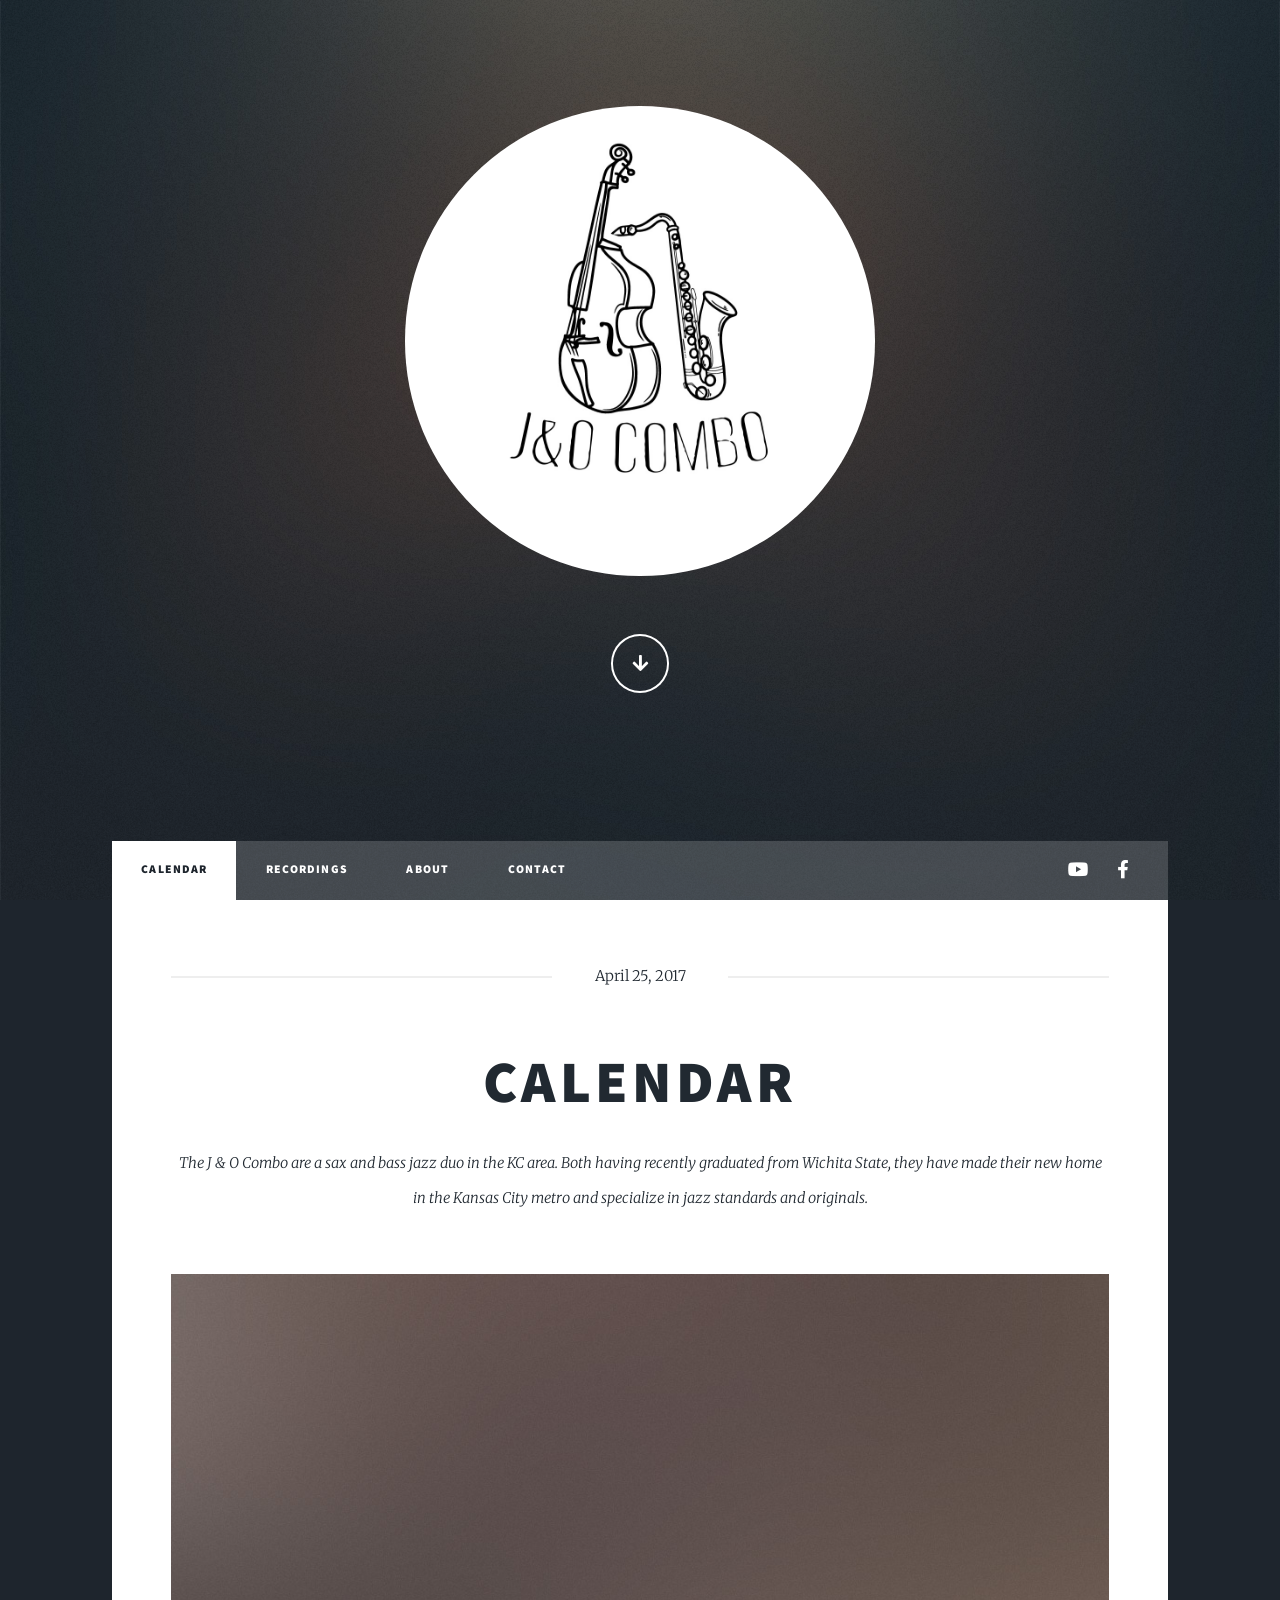
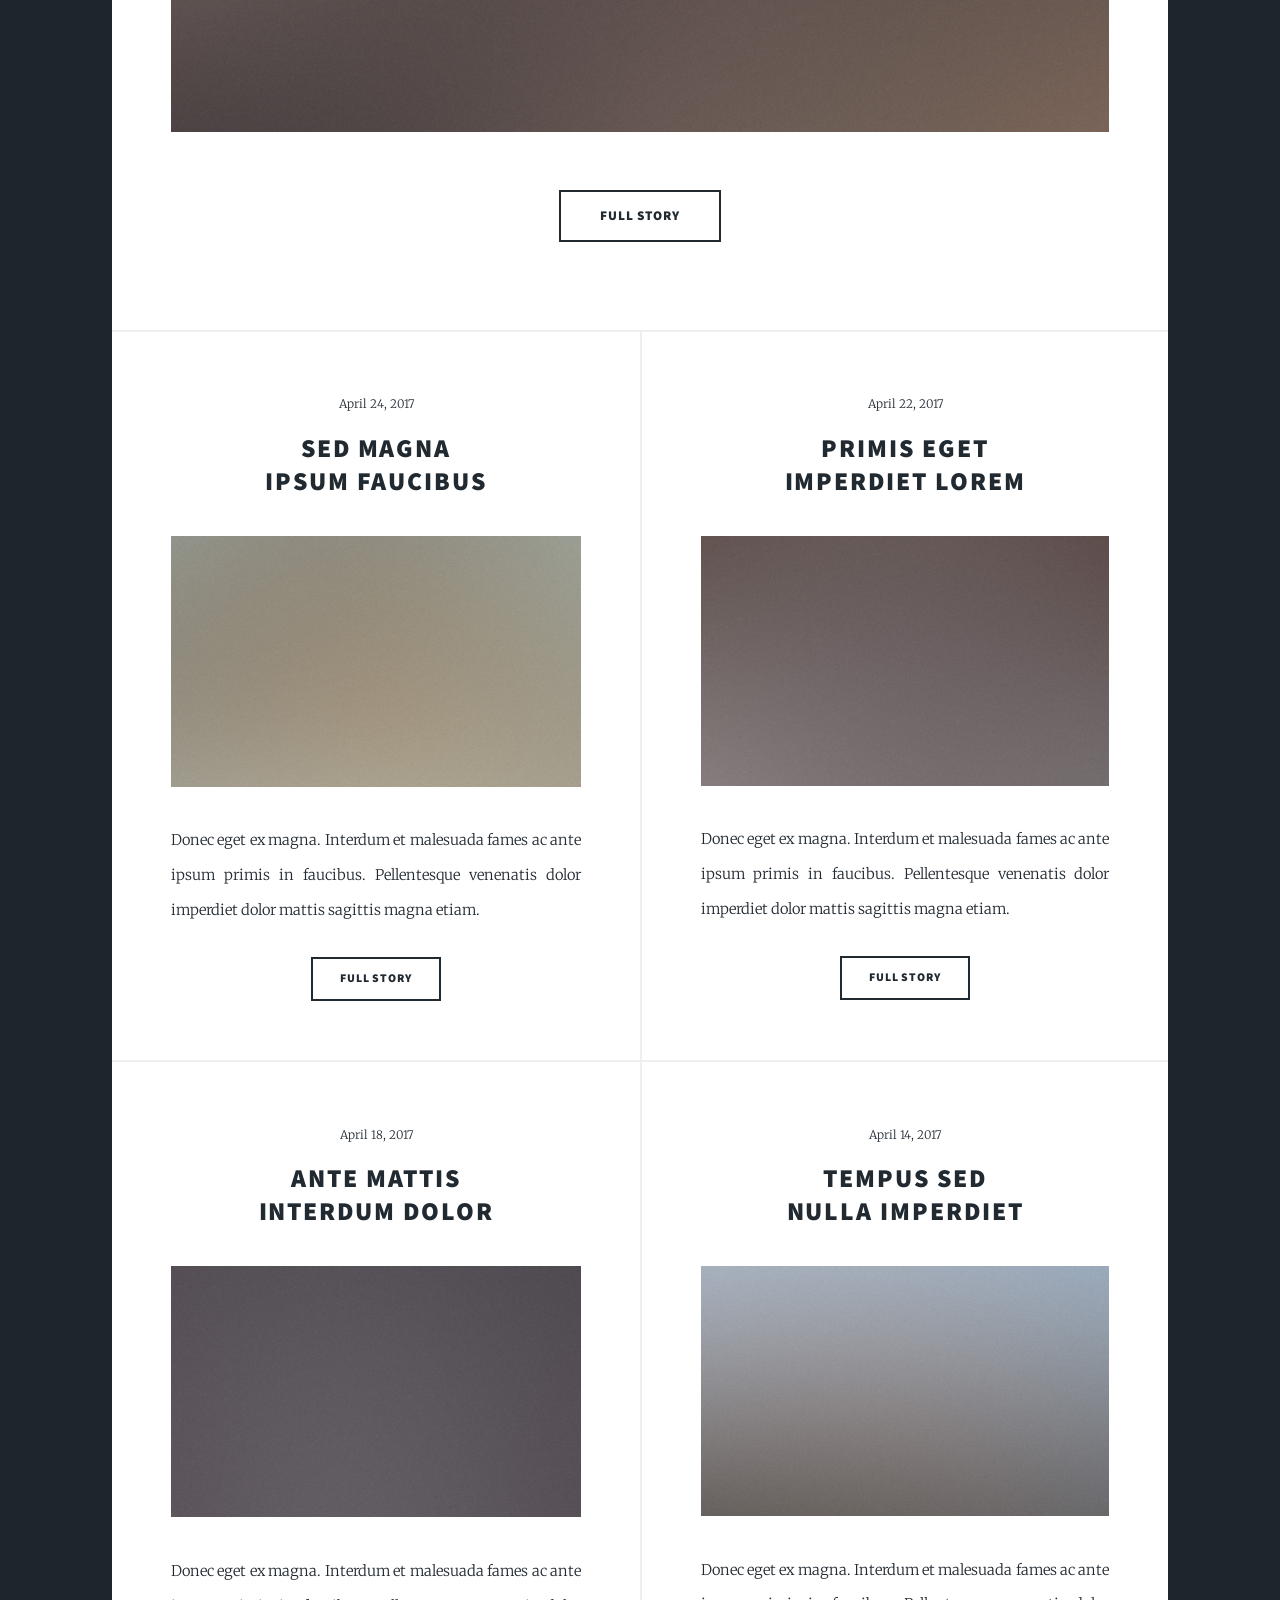
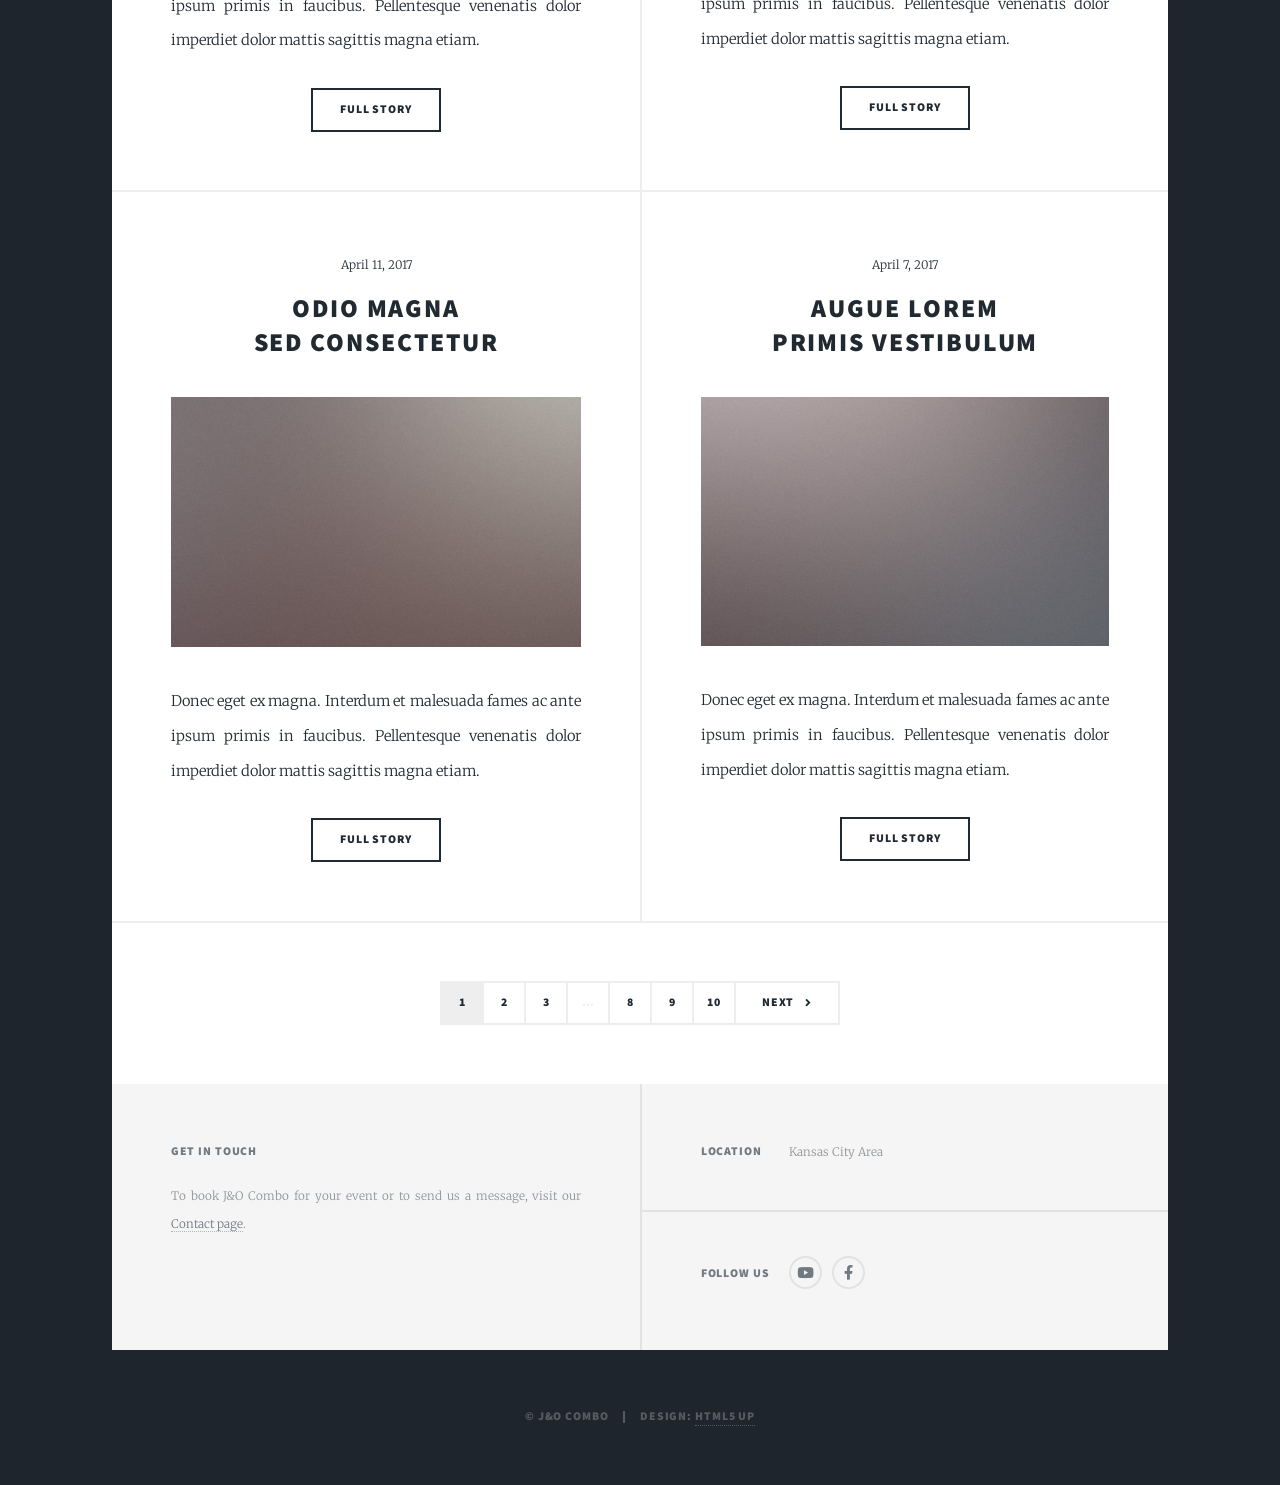
==== commit 6227ab3b: "clean up footers: remove forms, add KC location, mobile-only social links - Remove non-functional co" ====
--- a/index.html
+++ b/index.html
@@ -158,42 +158,16 @@
 				<!-- Footer -->
 					<footer id="footer">
 						<section>
-							<form method="post" action="#">
-								<div class="fields">
-									<div class="field">
-										<label for="name">Name</label>
-										<input type="text" name="name" id="name" />
-									</div>
-									<div class="field">
-										<label for="email">Email</label>
-										<input type="text" name="email" id="email" />
-									</div>
-									<div class="field">
-										<label for="message">Message</label>
-										<textarea name="message" id="message" rows="3"></textarea>
-									</div>
-								</div>
-								<ul class="actions">
-									<li><input type="submit" value="Send Message" /></li>
-								</ul>
-							</form>
+							<h3>Get in Touch</h3>
+							<p>To book J&amp;O Combo for your event or to send us a message, visit our <a href="contact.html">Contact page</a>.</p>
 						</section>
 						<section class="split contact">
 							<section class="alt">
-								<h3>Address</h3>
-								<p>1234 Somewhere Road #87257<br />
-								Nashville, TN 00000-0000</p>
+								<h3>Location</h3>
+								<p>Kansas City Area</p>
 							</section>
-							<section>
-								<h3>Phone</h3>
-								<p><a href="#">(000) 000-0000</a></p>
-							</section>
-							<section>
-								<h3>Email</h3>
-								<p><a href="#">info@untitled.tld</a></p>
-							</section>
-							<section>
-								<h3>Social</h3>
+							<section class="footer-social">
+								<h3>Follow Us</h3>
 								<ul class="icons alt">
 									<li><a href="https://www.youtube.com/@J-OCombo" class="icon brands alt fa-youtube"><span class="label">YouTube</span></a></li>
 									<li><a href="https://www.facebook.com/profile.php?id=100080213184592" class="icon brands alt fa-facebook-f"><span class="label">Facebook</span></a></li>
@@ -204,7 +178,7 @@
 
 				<!-- Copyright -->
 					<div id="copyright">
-						<ul><li>&copy; Untitled</li><li>Design: <a href="https://html5up.net">HTML5 UP</a></li></ul>
+						<ul><li>&copy; J&amp;O Combo</li><li>Design: <a href="https://html5up.net">HTML5 UP</a></li></ul>
 					</div>
 
 			</div>
--- a/assets/css/main.css
+++ b/assets/css/main.css
@@ -4729,4 +4729,15 @@
 			visibility: visible;
 		}
 
-	}+	}
+
+/* Footer social links - hidden on desktop, shown on mobile (hamburger menu breakpoint) */
+#footer .footer-social {
+	display: none;
+}
+
+@media screen and (max-width: 980px) {
+	#footer .footer-social {
+		display: block;
+	}
+}
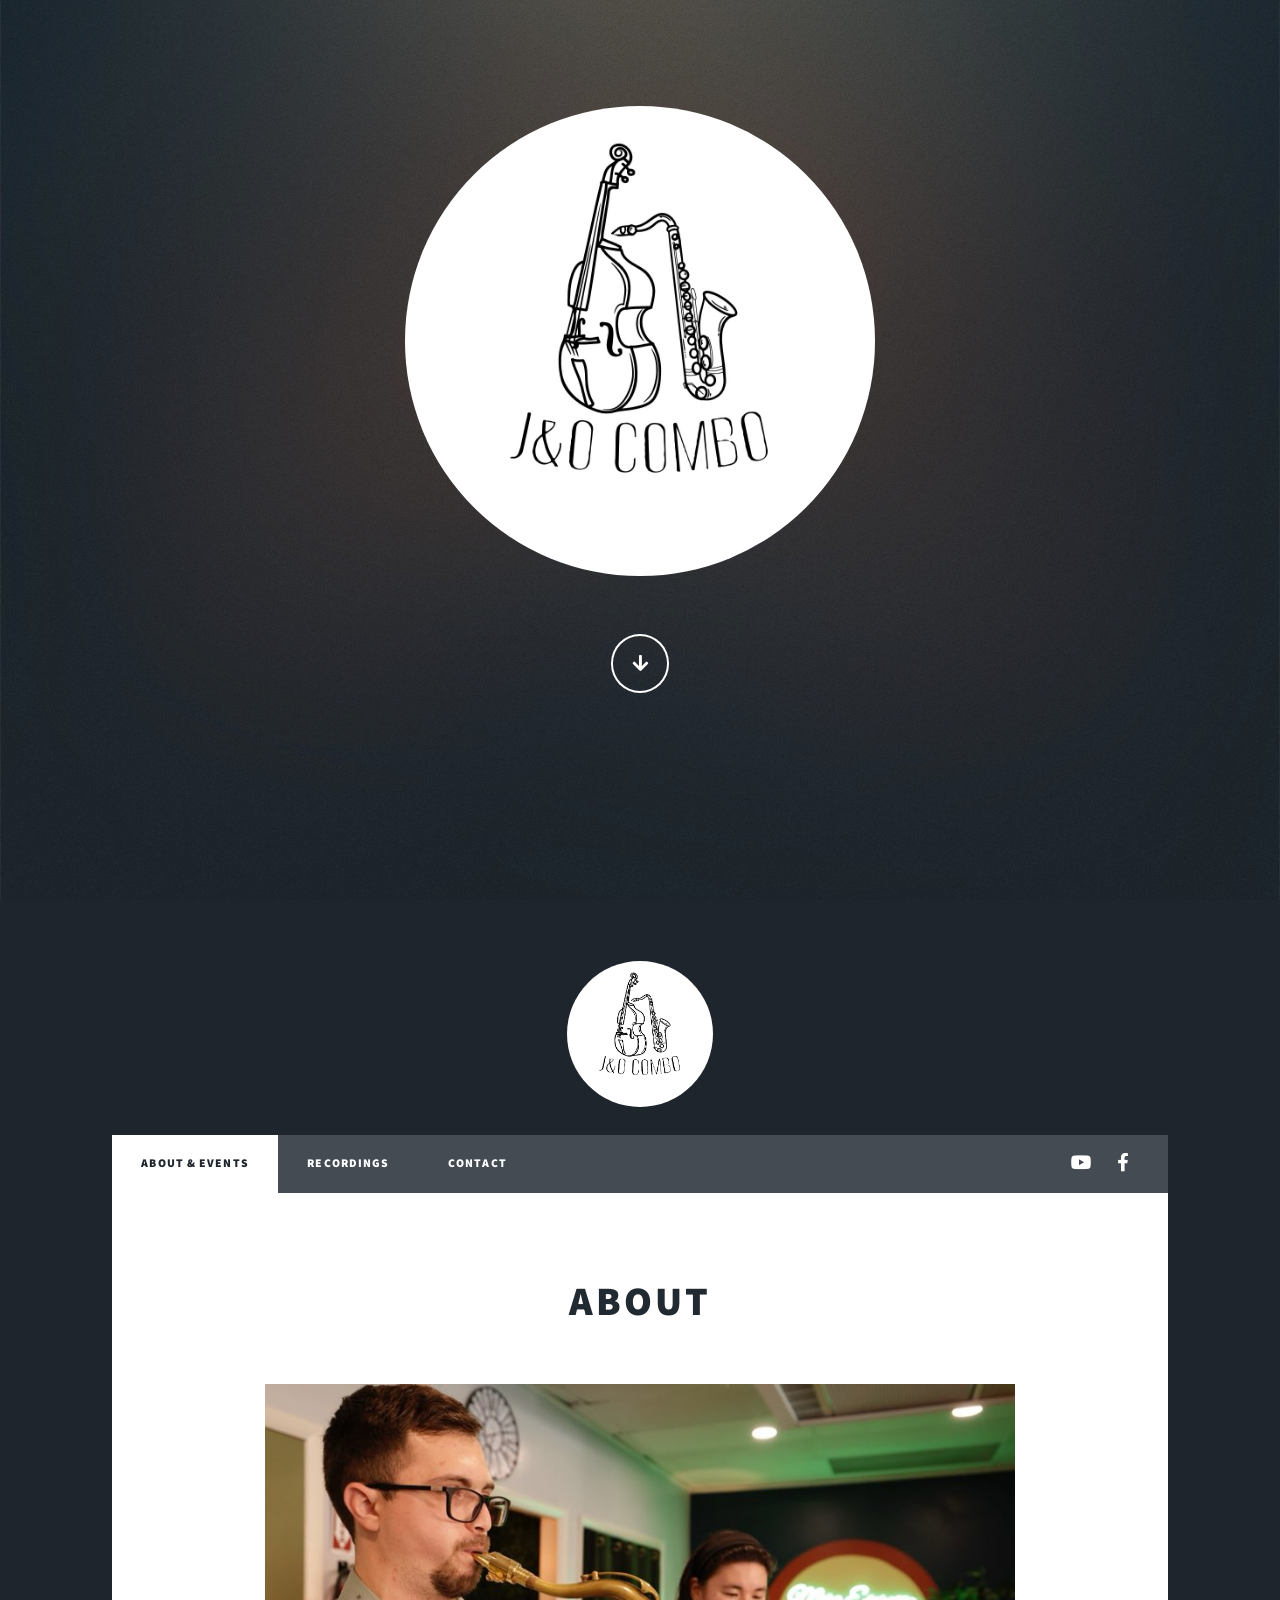
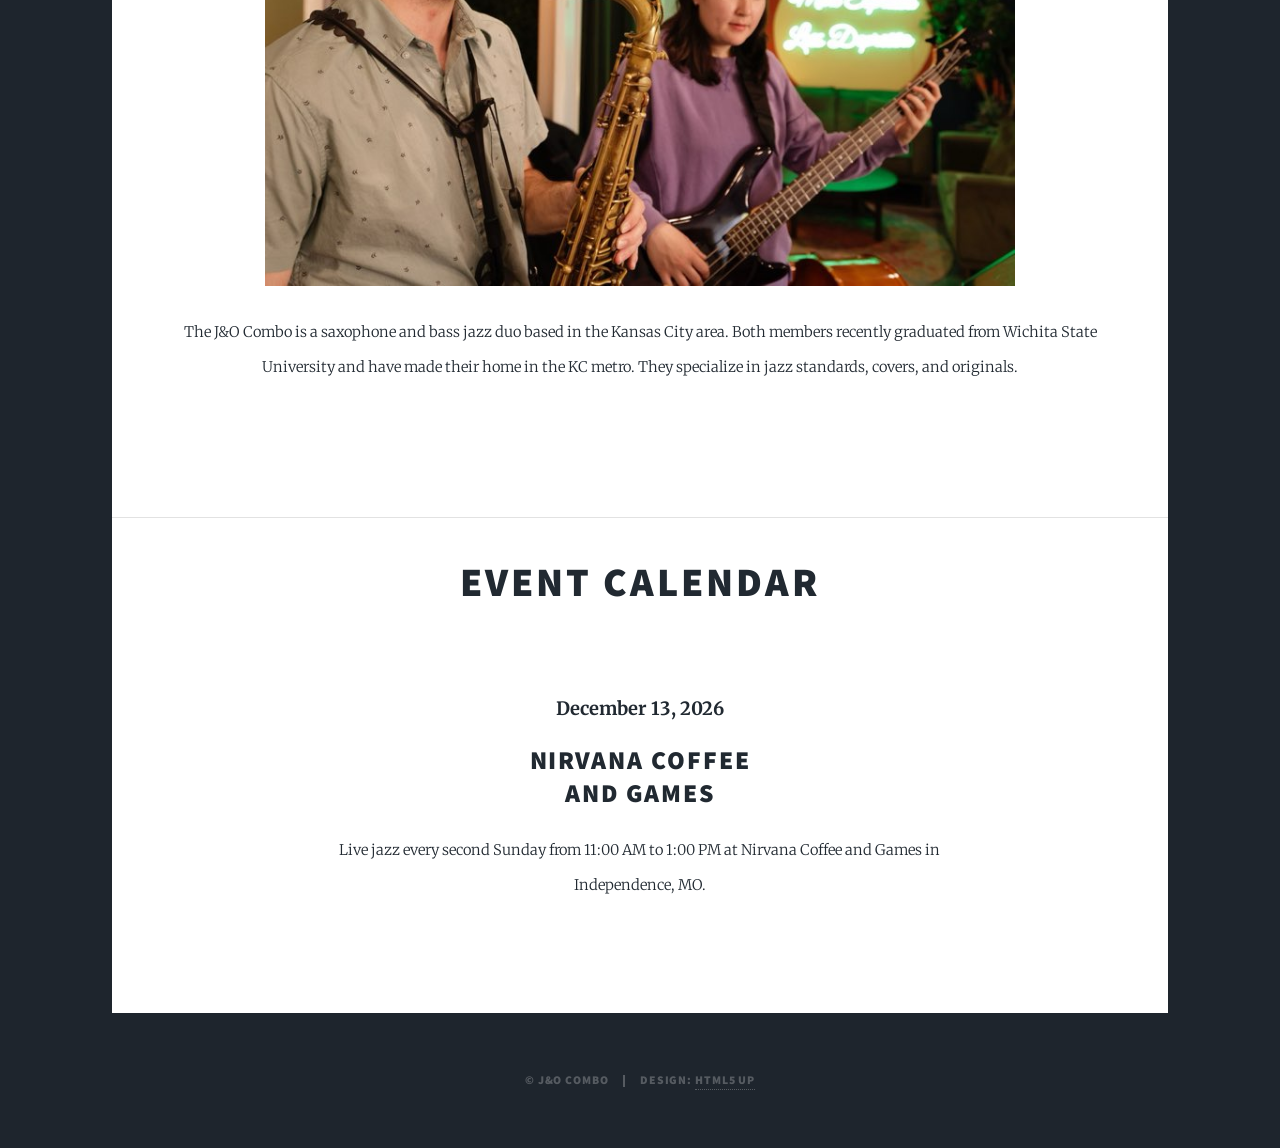
==== commit c91ae317: "finished formatting; removed about page; and hamburger menu; added automatic date change for second " ====
--- a/index.html
+++ b/index.html
@@ -9,6 +9,7 @@
 		<title>J&O Combo Calendar</title>
 		<meta charset="utf-8" />
 		<meta name="viewport" content="width=device-width, initial-scale=1, user-scalable=no" />
+		<link rel="icon" type="image/jpeg" href="images/j_o_combo_logo.jpg" />
 		<link rel="stylesheet" href="assets/css/main.css" />
 		<noscript><link rel="stylesheet" href="assets/css/noscript.css" /></noscript>
 	</head>
@@ -27,16 +28,17 @@
 					</div>
 
 				<!-- Header -->
-					<header id="header">
-						<a href="index.html" class="logo">J &amp; O Combo</a>
+					<header id="header" style="margin: 0; padding: 4em 0 5em 0;">
+						<div style="text-align: center;">
+							<img src="images/j_o_combo_logo.jpg" alt="J&O Combo" style="height: 10em; width: 10em; border-radius: 50%; object-fit: cover; margin: 0;" />
+						</div>
 					</header>
 
 				<!-- Nav -->
 					<nav id="nav">
 						<ul class="links">
-							<li class="active"><a href="index.html">Calendar</a></li>
+							<li class="active"><a href="index.html">About & Events</a></li>
 							<li><a href="recordings.html">Recordings</a></li>
-							<li><a href="about.html">About</a></li>
 							<li><a href="contact.html">Contact</a></li>
 						</ul>
 						<ul class="icons">
@@ -48,124 +50,37 @@
 				<!-- Main -->
 					<div id="main">
 
-						<!-- Featured Post -->
+						<!-- About -->
 							<article class="post featured">
 								<header class="major">
-									<span class="date">April 25, 2017</span>
-									<h2><a href="#">Calendar</a></h2>
-									<p>The J & O Combo are a sax and bass jazz duo in the KC area. Both having recently graduated from Wichita State,
-							 they have made their new home in the Kansas City metro and specialize in jazz standards and originals.</p>
+									<h2 style="font-size: 2.75rem;">About</h2>
 								</header>
-								<a href="#" class="image main"><img src="images/pic01.jpg" alt="" /></a>
-								<ul class="actions special">
-									<li><a href="#" class="button large">Full Story</a></li>
-								</ul>
+								<span class="image main" style="text-align: center; display: block; margin-bottom: 2em;"><img src="images/1000007073.jpg" alt="J&amp;O Combo" style="max-width: 80%; display: block; margin: 0 auto;" /></span>
+								<p style="text-align: center;">The J&amp;O Combo is a saxophone and bass jazz duo based in the Kansas City area. Both members recently graduated from Wichita State University and have made their home in the KC metro. They specialize in jazz standards, covers, and originals.</p>
 							</article>
 
-						<!-- Posts -->
-							<section class="posts">
-								<article>
-									<header>
-										<span class="date">April 24, 2017</span>
-										<h2><a href="#">Sed magna<br />
-										ipsum faucibus</a></h2>
-									</header>
-									<a href="#" class="image fit"><img src="images/pic02.jpg" alt="" /></a>
-									<p>Donec eget ex magna. Interdum et malesuada fames ac ante ipsum primis in faucibus. Pellentesque venenatis dolor imperdiet dolor mattis sagittis magna etiam.</p>
-									<ul class="actions special">
-										<li><a href="#" class="button">Full Story</a></li>
-									</ul>
-								</article>
-								<article>
-									<header>
-										<span class="date">April 22, 2017</span>
-										<h2><a href="#">Primis eget<br />
-										imperdiet lorem</a></h2>
-									</header>
-									<a href="#" class="image fit"><img src="images/pic03.jpg" alt="" /></a>
-									<p>Donec eget ex magna. Interdum et malesuada fames ac ante ipsum primis in faucibus. Pellentesque venenatis dolor imperdiet dolor mattis sagittis magna etiam.</p>
-									<ul class="actions special">
-										<li><a href="#" class="button">Full Story</a></li>
-									</ul>
-								</article>
-								<article>
-									<header>
-										<span class="date">April 18, 2017</span>
-										<h2><a href="#">Ante mattis<br />
-										interdum dolor</a></h2>
-									</header>
-									<a href="#" class="image fit"><img src="images/pic04.jpg" alt="" /></a>
-									<p>Donec eget ex magna. Interdum et malesuada fames ac ante ipsum primis in faucibus. Pellentesque venenatis dolor imperdiet dolor mattis sagittis magna etiam.</p>
-									<ul class="actions special">
-										<li><a href="#" class="button">Full Story</a></li>
-									</ul>
-								</article>
-								<article>
-									<header>
-										<span class="date">April 14, 2017</span>
-										<h2><a href="#">Tempus sed<br />
-										nulla imperdiet</a></h2>
-									</header>
-									<a href="#" class="image fit"><img src="images/pic05.jpg" alt="" /></a>
-									<p>Donec eget ex magna. Interdum et malesuada fames ac ante ipsum primis in faucibus. Pellentesque venenatis dolor imperdiet dolor mattis sagittis magna etiam.</p>
-									<ul class="actions special">
-										<li><a href="#" class="button">Full Story</a></li>
-									</ul>
-								</article>
-								<article>
-									<header>
-										<span class="date">April 11, 2017</span>
-										<h2><a href="#">Odio magna<br />
-										sed consectetur</a></h2>
-									</header>
-									<a href="#" class="image fit"><img src="images/pic06.jpg" alt="" /></a>
-									<p>Donec eget ex magna. Interdum et malesuada fames ac ante ipsum primis in faucibus. Pellentesque venenatis dolor imperdiet dolor mattis sagittis magna etiam.</p>
-									<ul class="actions special">
-										<li><a href="#" class="button">Full Story</a></li>
-									</ul>
-								</article>
-								<article>
-									<header>
-										<span class="date">April 7, 2017</span>
-										<h2><a href="#">Augue lorem<br />
-										primis vestibulum</a></h2>
-									</header>
-									<a href="#" class="image fit"><img src="images/pic07.jpg" alt="" /></a>
-									<p>Donec eget ex magna. Interdum et malesuada fames ac ante ipsum primis in faucibus. Pellentesque venenatis dolor imperdiet dolor mattis sagittis magna etiam.</p>
-									<ul class="actions special">
-										<li><a href="#" class="button">Full Story</a></li>
-									</ul>
-								</article>
-							</section>
-
-						<!-- Footer -->
-							<footer>
-								<div class="pagination">
-									<!--<a href="#" class="previous">Prev</a>-->
-									<a href="#" class="page active">1</a>
-									<a href="#" class="page">2</a>
-									<a href="#" class="page">3</a>
-									<span class="extra">&hellip;</span>
-									<a href="#" class="page">8</a>
-									<a href="#" class="page">9</a>
-									<a href="#" class="page">10</a>
-									<a href="#" class="next">Next</a>
-								</div>
-							</footer>
+						<!-- Calendar -->
+							<article class="post featured" style="margin-top: 3em; padding-top: 3em; border-top: solid 1px rgba(160, 160, 160, 0.3);">
+								<header class="major">
+									<h2 style="font-size: 2.75rem;">Event Calendar</h2>
+								</header>
+								<section class="posts" style="justify-content: center; display: flex;">
+									<article style="text-align: center;">
+										<header>
+											<span id="next-event-date" class="date" style="font-size: 1.25em; font-weight: bold;">Loading...</span>
+											<h2>Nirvana Coffee<br />
+											and Games</h2>
+										</header>
+										<p style="text-align: center;">Live jazz every second Sunday from 11:00 AM to 1:00 PM at Nirvana Coffee and Games in Independence, MO.</p>
+									</article>
+								</section>
+							</article>
 
 					</div>
 
 				<!-- Footer -->
 					<footer id="footer">
-						<section>
-							<h3>Get in Touch</h3>
-							<p>To book J&amp;O Combo for your event or to send us a message, visit our <a href="contact.html">Contact page</a>.</p>
-						</section>
 						<section class="split contact">
-							<section class="alt">
-								<h3>Location</h3>
-								<p>Kansas City Area</p>
-							</section>
 							<section class="footer-social">
 								<h3>Follow Us</h3>
 								<ul class="icons alt">
--- a/assets/css/main.css
+++ b/assets/css/main.css
@@ -106,7 +106,7 @@
 		-ms-overflow-style: scrollbar;
 	}
 
-	@media screen and (max-width: 480px) {
+	@media screen and (max-width: 0px) {
 
 		html, body {
 			min-width: 320px;
@@ -1324,7 +1324,7 @@
 
 		}
 
-		@media screen and (max-width: 736px) {
+		@media screen and (max-width: 0px) {
 
 			.row {
 				display: flex;
@@ -1569,7 +1569,7 @@
 
 		}
 
-		@media screen and (max-width: 480px) {
+		@media screen and (max-width: 0px) {
 
 			.row {
 				display: flex;
@@ -2309,7 +2309,7 @@
 					width: calc(25% - 0.375rem);
 				}
 
-		@media screen and (max-width: 480px) {
+		@media screen and (max-width: 0px) {
 
 			form > .fields {
 				width: calc(100% + 3rem);
@@ -2670,7 +2670,7 @@
 				width: 100%;
 			}
 
-		@media screen and (max-width: 736px) {
+		@media screen and (max-width: 0px) {
 
 			.image.fit {
 				margin: 2rem 0;
@@ -2780,7 +2780,7 @@
 				width: 100%;
 			}
 
-		@media screen and (max-width: 480px) {
+		@media screen and (max-width: 0px) {
 
 			ul.actions:not(.fixed) {
 				-moz-flex-direction: column;
@@ -3021,7 +3021,7 @@
 
 		}
 
-		@media screen and (max-width: 736px) {
+		@media screen and (max-width: 0px) {
 
 			header.major {
 				margin: 0 0 2rem 0;
@@ -3213,7 +3213,7 @@
 
 		}
 
-		@media screen and (max-width: 480px) {
+		@media screen and (max-width: 0px) {
 
 			.pagination .page, .pagination .extra {
 				display: none;
@@ -3499,7 +3499,7 @@
 
 		}
 
-		@media screen and (max-width: 736px) {
+		@media screen and (max-width: 0px) {
 
 			#intro {
 				padding: 3rem 2rem 1rem 2rem ;
@@ -3633,7 +3633,7 @@
 					border-radius: 50%;
 				}
 
-	@media screen and (max-width: 736px) {
+	@media screen and (max-width: 0px) {
 
 		#header {
 			padding-bottom: 3rem;
@@ -3847,7 +3847,7 @@
 
 			}
 
-			@media screen and (max-width: 736px) {
+			@media screen and (max-width: 0px) {
 
 				#main > .post {
 					padding: 4rem 2rem 2rem 2rem ;
@@ -3937,7 +3937,7 @@
 
 			}
 
-			@media screen and (max-width: 736px) {
+			@media screen and (max-width: 0px) {
 
 				#main > .posts > * {
 					width: 100%;
@@ -3972,7 +3972,7 @@
 
 			}
 
-		@media screen and (max-width: 736px) {
+		@media screen and (max-width: 0px) {
 
 			#main > * {
 				padding: 2rem 2rem 0.1rem 2rem ;
@@ -3980,7 +3980,7 @@
 
 		}
 
-		@media screen and (max-width: 480px) {
+		@media screen and (max-width: 0px) {
 
 			#main {
 				width: 100%;
@@ -4385,7 +4385,7 @@
 
 		}
 
-		@media screen and (max-width: 736px) {
+		@media screen and (max-width: 0px) {
 
 			#footer > section {
 				padding: 2rem 2rem 0.1rem 2rem ;
@@ -4417,7 +4417,7 @@
 
 		}
 
-		@media screen and (max-width: 480px) {
+		@media screen and (max-width: 0px) {
 
 			#footer {
 				width: 100%;
@@ -4511,7 +4511,7 @@
 
 		}
 
-		@media screen and (max-width: 480px) {
+		@media screen and (max-width: 0px) {
 
 			#copyright ul li {
 				border-left: 0;
@@ -4577,17 +4577,10 @@
 				background-color: #ffffff;
 			}
 
-		@media screen and (max-width: 980px) {
+		@media screen and (max-width: 0px) {
 
 			#navPanelToggle {
 				display: block;
-			}
-
-		}
-
-		@media screen and (max-width: 736px) {
-
-			#navPanelToggle {
 				font-size: 0.8rem;
 				padding: 0.25rem 1rem;
 			}
@@ -4689,7 +4682,7 @@
 				color: #212931;
 			}
 
-			@media screen and (max-width: 736px) {
+			@media screen and (max-width: 0px) {
 
 				#navPanel .close {
 					height: 4rem;
@@ -4698,23 +4691,16 @@
 
 			}
 
-		@media screen and (max-width: 980px) {
+		@media screen and (max-width: 0px) {
 
 			#navPanel {
 				display: block;
-			}
-
-		}
-
-		@media screen and (max-width: 736px) {
-
-			#navPanel {
 				padding: 2.5rem 1.75rem;
 			}
 
 		}
 
-	@media screen and (max-width: 980px) {
+	@media screen and (max-width: 0px) {
 
 		body.is-navPanel-visible #wrapper {
 			opacity: 0.5;
@@ -4732,12 +4718,49 @@
 	}
 
 /* Footer social links - hidden on desktop, shown on mobile (hamburger menu breakpoint) */
-#footer .footer-social {
+#footer > section.split.contact > section.footer-social {
 	display: none;
 }
 
-@media screen and (max-width: 980px) {
-	#footer .footer-social {
-		display: block;
-	}
+@media screen and (max-width: 0px) {
+	#footer > section.split.contact > section.footer-social {
+		display: flex;
+	}
+}
+
+/* Nav - always visible and responsive */
+#nav {
+	display: flex !important;
+	flex-wrap: wrap;
+	justify-content: space-between;
+	align-items: center;
+}
+
+#nav .links {
+	display: flex !important;
+	flex-wrap: wrap;
+	justify-content: flex-start;
+}
+
+#nav .links li a {
+	font-size: clamp(0.7rem, 2vw, 1rem);
+	padding: 0 0.5rem;
+}
+
+#nav .icons {
+	display: flex !important;
+}
+
+#navPanelToggle {
+	display: none !important;
+}
+
+/* Calendar event card - smooth scaling */
+.posts article {
+	width: 100%;
+	max-width: 50rem;
+	min-width: 18rem;
+	flex: 1 1 auto;
+	margin: 0.5rem;
+	padding: 1rem;
 }
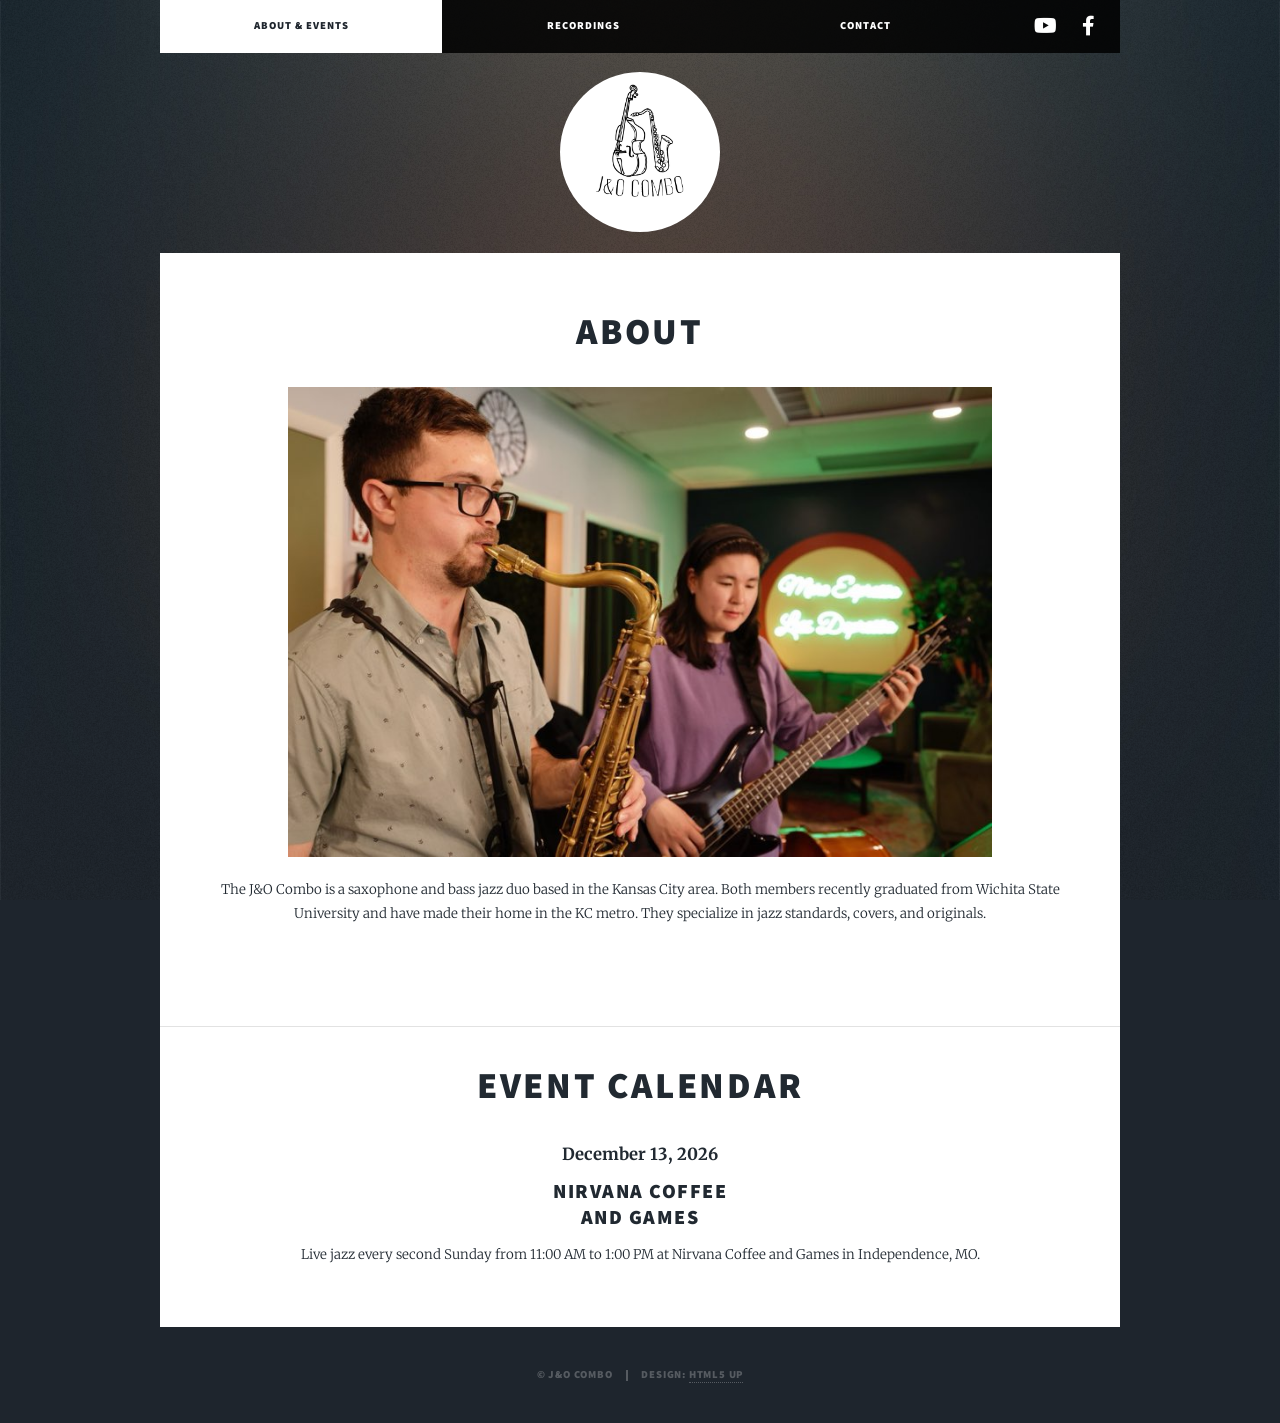
==== commit b8614bc0: "fixed several scaling issues when viewing website from broswer and moblie. removed hamburger menu en" ====
--- a/index.html
+++ b/index.html
@@ -6,7 +6,7 @@
 -->
 <html>
 	<head>
-		<title>J&O Combo Calendar</title>
+		<title>J&O Combo About and Events</title>
 		<meta charset="utf-8" />
 		<meta name="viewport" content="width=device-width, initial-scale=1, user-scalable=no" />
 		<link rel="icon" type="image/jpeg" href="images/j_o_combo_logo.jpg" />
@@ -18,19 +18,10 @@
 		<!-- Wrapper -->
 			<div id="wrapper" class="fade-in">
 
-				<!-- Intro -->
-					<div id="intro">
-						<a href="#" class="image main"><img src="images/j_o_combo_logo.jpg" alt="J & O Combo" /></a>
-
-						<ul class="actions">
-							<li><a href="#header" class="button icon solid solo fa-arrow-down scrolly">Continue</a></li>
-						</ul>
-					</div>
-
 				<!-- Header -->
-					<header id="header" style="margin: 0; padding: 4em 0 5em 0;">
+					<header id="header" style="margin: 0 0 -3em 0; padding: 7em 0 0 0;">
 						<div style="text-align: center;">
-							<img src="images/j_o_combo_logo.jpg" alt="J&O Combo" style="height: 10em; width: 10em; border-radius: 50%; object-fit: cover; margin: 0;" />
+							<img src="images/j_o_combo_logo.jpg" alt="J&O Combo" style="height: 12em; width: 12em; border-radius: 50%; object-fit: cover; margin: 0;" />
 						</div>
 					</header>
 
@@ -55,7 +46,7 @@
 								<header class="major">
 									<h2 style="font-size: 2.75rem;">About</h2>
 								</header>
-								<span class="image main" style="text-align: center; display: block; margin-bottom: 2em;"><img src="images/1000007073.jpg" alt="J&amp;O Combo" style="max-width: 80%; display: block; margin: 0 auto;" /></span>
+								<span class="image main"><img src="images/1000007073.jpg" alt="J&amp;O Combo" /></span>
 								<p style="text-align: center;">The J&amp;O Combo is a saxophone and bass jazz duo based in the Kansas City area. Both members recently graduated from Wichita State University and have made their home in the KC metro. They specialize in jazz standards, covers, and originals.</p>
 							</article>
 
@@ -78,18 +69,6 @@
 
 					</div>
 
-				<!-- Footer -->
-					<footer id="footer">
-						<section class="split contact">
-							<section class="footer-social">
-								<h3>Follow Us</h3>
-								<ul class="icons alt">
-									<li><a href="https://www.youtube.com/@J-OCombo" class="icon brands alt fa-youtube"><span class="label">YouTube</span></a></li>
-									<li><a href="https://www.facebook.com/profile.php?id=100080213184592" class="icon brands alt fa-facebook-f"><span class="label">Facebook</span></a></li>
-								</ul>
-							</section>
-						</section>
-					</footer>
 
 				<!-- Copyright -->
 					<div id="copyright">
--- a/assets/css/main.css
+++ b/assets/css/main.css
@@ -1,12 +1,10 @@
 @import url(fontawesome-all.min.css);
 @import url("https://fonts.googleapis.com/css?family=Merriweather:300,700,300italic,700italic|Source+Sans+Pro:900");
-
 /*
 	Massively by HTML5 UP
 	html5up.net | @ajlkn
 	Free for personal and commercial use under the CCA 3.0 license (html5up.net/license)
 */
-
 html, body, div, span, applet, object,
 iframe, h1, h2, h3, h4, h5, h6, p, blockquote,
 pre, a, abbr, acronym, address, big, cite,
@@ -18,4749 +16,2960 @@
 canvas, details, embed, figure, figcaption,
 footer, header, hgroup, menu, nav, output, ruby,
 section, summary, time, mark, audio, video {
-	margin: 0;
-	padding: 0;
-	border: 0;
-	font-size: 100%;
-	font: inherit;
-	vertical-align: baseline;}
+  margin: 0;
+  padding: 0;
+  border: 0;
+  font-size: 100%;
+  font: inherit;
+  vertical-align: baseline; }
 
 article, aside, details, figcaption, figure,
 footer, header, hgroup, menu, nav, section {
-	display: block;}
+  display: block; }
 
 body {
-	line-height: 1;
-}
+  line-height: 1; }
 
 ol, ul {
-	list-style: none;
-}
+  list-style: none; }
 
 blockquote, q {
-	quotes: none;
-}
-
-	blockquote:before, blockquote:after, q:before, q:after {
-		content: '';
-		content: none;
-	}
-
-/* Responsive video embeds */
-.video-wrapper {
-	position: relative;
-	width: 100%;
-	padding-bottom: 56.25%; /* 16:9 aspect ratio */
-	height: 0;
-	overflow: hidden;
-}
-.video-wrapper iframe,
-.video-wrapper object,
-.video-wrapper embed {
-	position: absolute;
-	top: 0;
-	left: 0;
-	width: 100%;
-	height: 100%;
-	border: 0;
-}
-
-.video-desc {
-	text-align: center;
-	margin-top: 1rem;
-}
+  quotes: none; }
+  blockquote:before, blockquote:after, q:before, q:after {
+    content: '';
+    content: none; }
 
 table {
-	border-collapse: collapse;
-	border-spacing: 0;
-}
+  border-collapse: collapse;
+  border-spacing: 0; }
 
 body {
-	-webkit-text-size-adjust: none;
-}
+  -webkit-text-size-adjust: none; }
 
 mark {
-	background-color: transparent;
-	color: inherit;
-}
+  background-color: transparent;
+  color: inherit; }
 
 input::-moz-focus-inner {
-	border: 0;
-	padding: 0;
-}
+  border: 0;
+  padding: 0; }
 
 input, select, textarea {
-	-moz-appearance: none;
-	-webkit-appearance: none;
-	-ms-appearance: none;
-	appearance: none;
-}
+  -moz-appearance: none;
+  -webkit-appearance: none;
+  -ms-appearance: none;
+  appearance: none; }
 
 /* Basic */
-
-	@-ms-viewport {
-		width: device-width;
-	}
-
-	body {
-		-ms-overflow-style: scrollbar;
-	}
-
-	@media screen and (max-width: 0px) {
-
-		html, body {
-			min-width: 320px;
-		}
-
-	}
-
-	html {
-		box-sizing: border-box;
-	}
-
-	*, *:before, *:after {
-		box-sizing: inherit;
-	}
-
-	body {
-		background-color: #1e252d;
-	}
-
-		body.is-preload *, body.is-preload *:before, body.is-preload *:after {
-			-moz-animation: none !important;
-			-webkit-animation: none !important;
-			-ms-animation: none !important;
-			animation: none !important;
-			-moz-transition: none !important;
-			-webkit-transition: none !important;
-			-ms-transition: none !important;
-			transition: none !important;
-		}
+@-ms-viewport {
+  width: device-width; }
+
+body {
+  -ms-overflow-style: scrollbar; }
+
+@media screen and (max-width: 480px) {
+  html, body {
+    min-width: 320px; } }
+
+html {
+  box-sizing: border-box; }
+
+*, *:before, *:after {
+  box-sizing: inherit; }
+
+body {
+  background-color: #1e252d; }
+  body.is-preload *, body.is-preload *:before, body.is-preload *:after {
+    -moz-animation: none !important;
+    -webkit-animation: none !important;
+    -ms-animation: none !important;
+    animation: none !important;
+    -moz-transition: none !important;
+    -webkit-transition: none !important;
+    -ms-transition: none !important;
+    transition: none !important; }
 
 /* Type */
-
-	html {
-		font-size: 16pt;
-	}
-
-		@media screen and (max-width: 1680px) {
-
-			html {
-				font-size: 12pt;
-			}
-
-		}
-
-		@media screen and (max-width: 1280px) {
-
-			html {
-				font-size: 11pt;
-			}
-
-		}
-
-		@media screen and (max-width: 360px) {
-
-			html {
-				font-size: 10pt;
-			}
-
-		}
-
-	body {
-		color: #212931;
-	}
-
-	body, input, select, textarea {
-		font-family: "Merriweather", Georgia, serif;
-		font-weight: 300;
-		font-size: 1rem;
-		line-height: 2.375;
-	}
-
-	a {
-		-moz-transition: color 0.2s ease-in-out, background-color 0.2s ease-in-out, border-color 0.2s ease-in-out, box-shadow 0.2s ease-in-out;
-		-webkit-transition: color 0.2s ease-in-out, background-color 0.2s ease-in-out, border-color 0.2s ease-in-out, box-shadow 0.2s ease-in-out;
-		-ms-transition: color 0.2s ease-in-out, background-color 0.2s ease-in-out, border-color 0.2s ease-in-out, box-shadow 0.2s ease-in-out;
-		transition: color 0.2s ease-in-out, background-color 0.2s ease-in-out, border-color 0.2s ease-in-out, box-shadow 0.2s ease-in-out;
-		border-bottom: dotted 1px;
-		text-decoration: none;
-	}
-
-		a:hover {
-			border-bottom-color: transparent;
-		}
-
-	strong, b {
-		font-weight: 600;
-	}
-
-	em, i {
-		font-style: italic;
-	}
-
-	p {
-		text-align: justify;
-		margin: 0 0 2rem 0;
-	}
-
-	h1, h2, h3, h4, h5, h6 {
-		font-family: "Source Sans Pro", Helvetica, sans-serif;
-		font-weight: 900;
-		line-height: 1.5;
-		letter-spacing: 0.075em;
-		text-transform: uppercase;
-		margin: 0 0 1rem 0;
-	}
-
-		h1 a, h2 a, h3 a, h4 a, h5 a, h6 a {
-			border-bottom: 0;
-			color: inherit;
-			text-decoration: none;
-		}
-
-	h1 {
-		font-size: 4rem;
-		line-height: 1.1;
-		margin: 0 0 2rem 0;
-	}
-
-	h2 {
-		font-size: 1.75rem;
-		line-height: 1.3;
-		margin: 0 0 1.5rem 0;
-	}
-
-	h3 {
-		font-size: 1.25rem;
-		margin: 0 0 1.5rem 0;
-	}
-
-	h4 {
-		font-size: 1rem;
-	}
-
-	h5 {
-		font-size: 0.9rem;
-	}
-
-	h6 {
-		font-size: 0.8rem;
-	}
-
-	sub {
-		font-size: 0.8rem;
-		position: relative;
-		top: 0.5rem;
-	}
-
-	sup {
-		font-size: 0.8rem;
-		position: relative;
-		top: -0.5rem;
-	}
-
-	blockquote {
-		border-left: solid 4px;
-		font-style: italic;
-		margin: 0 0 2rem 0;
-		padding: 0.5rem 0 0.5rem 2rem;
-	}
-
-	code {
-		border: solid 2px;
-		font-family: "Courier New", monospace;
-		font-size: 0.9rem;
-		margin: 0 0.25rem;
-		padding: 0.25rem 0.65rem;
-	}
-
-	pre {
-		-webkit-overflow-scrolling: touch;
-		font-family: "Courier New", monospace;
-		font-size: 0.9rem;
-		margin: 0 0 2rem 0;
-	}
-
-		pre code {
-			display: block;
-			line-height: 1.75;
-			padding: 1rem 1.5rem;
-			overflow-x: auto;
-		}
-
-	hr {
-		border: 0;
-		border-bottom: solid 2px;
-		margin: 3rem 0;
-	}
-
-		hr.major {
-			margin: 5rem 0;
-		}
-
-	.align-left {
-		text-align: left;
-	}
-
-	.align-center {
-		text-align: center;
-	}
-
-	.align-right {
-		text-align: right;
-	}
-
-	input, select, textarea {
-		color: #212931;
-	}
-
-	a {
-		color: #212931;
-		border-bottom-color: rgba(33, 41, 49, 0.5);
-	}
-
-		a:hover {
-			border-bottom-color: transparent;
-			color: #18bfef !important;
-		}
-
-	strong, b {
-		color: #212931;
-	}
-
-	h1, h2, h3, h4, h5, h6 {
-		color: #212931;
-	}
-
-	blockquote {
-		border-left-color: #eeeeee;
-	}
-
-	code {
-		background: rgba(220, 220, 220, 0.25);
-		border-color: #eeeeee;
-	}
-
-	hr {
-		border-bottom-color: #eeeeee;
-	}
+html {
+  font-size: 14pt; }
+  @media screen and (max-width: 1680px) {
+    html {
+      font-size: 11pt; } }
+  @media screen and (max-width: 1280px) {
+    html {
+      font-size: 10pt; } }
+  @media screen and (max-width: 360px) {
+    html {
+      font-size: 10pt; } }
+body {
+  color: #212931; }
+
+body, input, select, textarea {
+  font-family: "Merriweather", Georgia, serif;
+  font-weight: 300;
+  font-size: 1rem;
+  line-height: 1.8; }
+
+a {
+  -moz-transition: color 0.2s ease-in-out, background-color 0.2s ease-in-out, border-color 0.2s ease-in-out, box-shadow 0.2s ease-in-out;
+  -webkit-transition: color 0.2s ease-in-out, background-color 0.2s ease-in-out, border-color 0.2s ease-in-out, box-shadow 0.2s ease-in-out;
+  -ms-transition: color 0.2s ease-in-out, background-color 0.2s ease-in-out, border-color 0.2s ease-in-out, box-shadow 0.2s ease-in-out;
+  transition: color 0.2s ease-in-out, background-color 0.2s ease-in-out, border-color 0.2s ease-in-out, box-shadow 0.2s ease-in-out;
+  border-bottom: dotted 1px;
+  text-decoration: none; }
+  a:hover {
+    border-bottom-color: transparent; }
+
+strong, b {
+  font-weight: 600; }
+
+em, i {
+  font-style: italic; }
+
+p {
+  text-align: justify;
+  margin: 0 0 1.25rem 0; }
+
+h1, h2, h3, h4, h5, h6 {
+  font-family: "Source Sans Pro", Helvetica, sans-serif;
+  font-weight: 900;
+  line-height: 1.5;
+  letter-spacing: 0.075em;
+  text-transform: uppercase;
+  margin: 0 0 0.625rem 0; }
+  h1 a, h2 a, h3 a, h4 a, h5 a, h6 a {
+    border-bottom: 0;
+    color: inherit;
+    text-decoration: none; }
+
+h1 {
+  font-size: 2.75rem;
+  line-height: 1.1;
+  margin: 0 0 1.25rem 0; }
+
+h2 {
+  font-size: 1.5rem;
+  line-height: 1.3;
+  margin: 0 0 0.9375rem 0; }
+
+h3 {
+  font-size: 1.1rem;
+  margin: 0 0 0.9375rem 0; }
+
+h4 {
+  font-size: 1rem; }
+
+h5 {
+  font-size: 0.9rem; }
+
+h6 {
+  font-size: 0.8rem; }
+
+sub {
+  font-size: 0.8rem;
+  position: relative;
+  top: 0.5rem; }
+
+sup {
+  font-size: 0.8rem;
+  position: relative;
+  top: -0.5rem; }
+
+blockquote {
+  border-left: solid 4px;
+  font-style: italic;
+  margin: 0 0 1.25rem 0;
+  padding: 0.3125rem 0 0.3125rem 1.25rem; }
+
+code {
+  border: solid 2px;
+  font-family: "Courier New", monospace;
+  font-size: 0.9rem;
+  margin: 0 0.25rem;
+  padding: 0.25rem 0.65rem; }
+
+pre {
+  -webkit-overflow-scrolling: touch;
+  font-family: "Courier New", monospace;
+  font-size: 0.9rem;
+  margin: 0 0 1.25rem 0; }
+  pre code {
+    display: block;
+    line-height: 1.75;
+    padding: 1rem 1.5rem;
+    overflow-x: auto; }
+
+hr {
+  border: 0;
+  border-bottom: solid 2px;
+  margin: 1.875rem 0; }
+  hr.major {
+    margin: 3.125rem 0; }
+
+.align-left {
+  text-align: left; }
+
+.align-center {
+  text-align: center; }
+
+.align-right {
+  text-align: right; }
+
+input, select, textarea {
+  color: #212931; }
+
+a {
+  color: #212931;
+  border-bottom-color: rgba(33, 41, 49, 0.5); }
+  a:hover {
+    border-bottom-color: transparent;
+    color: #18bfef !important; }
+
+strong, b {
+  color: #212931; }
+
+h1, h2, h3, h4, h5, h6 {
+  color: #212931; }
+
+blockquote {
+  border-left-color: #eeeeee; }
+
+code {
+  background: rgba(220, 220, 220, 0.25);
+  border-color: #eeeeee; }
+
+hr {
+  border-bottom-color: #eeeeee; }
 
 /* Row */
-
-	.row {
-		display: flex;
-		flex-wrap: wrap;
-		box-sizing: border-box;
-		align-items: stretch;
-	}
-
-		.row > * {
-			box-sizing: border-box;
-		}
-
-		.row.gtr-uniform > * > :last-child {
-			margin-bottom: 0;
-		}
-
-		.row.aln-left {
-			justify-content: flex-start;
-		}
-
-		.row.aln-center {
-			justify-content: center;
-		}
-
-		.row.aln-right {
-			justify-content: flex-end;
-		}
-
-		.row.aln-top {
-			align-items: flex-start;
-		}
-
-		.row.aln-middle {
-			align-items: center;
-		}
-
-		.row.aln-bottom {
-			align-items: flex-end;
-		}
-
-		.row > .imp {
-			order: -1;
-		}
-
-		.row > .col-1 {
-			width: 8.33333%;
-		}
-
-		.row > .off-1 {
-			margin-left: 8.33333%;
-		}
-
-		.row > .col-2 {
-			width: 16.66667%;
-		}
-
-		.row > .off-2 {
-			margin-left: 16.66667%;
-		}
-
-		.row > .col-3 {
-			width: 25%;
-		}
-
-		.row > .off-3 {
-			margin-left: 25%;
-		}
-
-		.row > .col-4 {
-			width: 33.33333%;
-		}
-
-		.row > .off-4 {
-			margin-left: 33.33333%;
-		}
-
-		.row > .col-5 {
-			width: 41.66667%;
-		}
-
-		.row > .off-5 {
-			margin-left: 41.66667%;
-		}
-
-		.row > .col-6 {
-			width: 50%;
-		}
-
-		.row > .off-6 {
-			margin-left: 50%;
-		}
-
-		.row > .col-7 {
-			width: 58.33333%;
-		}
-
-		.row > .off-7 {
-			margin-left: 58.33333%;
-		}
-
-		.row > .col-8 {
-			width: 66.66667%;
-		}
-
-		.row > .off-8 {
-			margin-left: 66.66667%;
-		}
-
-		.row > .col-9 {
-			width: 75%;
-		}
-
-		.row > .off-9 {
-			margin-left: 75%;
-		}
-
-		.row > .col-10 {
-			width: 83.33333%;
-		}
-
-		.row > .off-10 {
-			margin-left: 83.33333%;
-		}
-
-		.row > .col-11 {
-			width: 91.66667%;
-		}
-
-		.row > .off-11 {
-			margin-left: 91.66667%;
-		}
-
-		.row > .col-12 {
-			width: 100%;
-		}
-
-		.row > .off-12 {
-			margin-left: 100%;
-		}
-
-		.row.gtr-0 {
-			margin-top: 0;
-			margin-left: 0rem;
-		}
-
-			.row.gtr-0 > * {
-				padding: 0 0 0 0rem;
-			}
-
-			.row.gtr-0.gtr-uniform {
-				margin-top: 0rem;
-			}
-
-				.row.gtr-0.gtr-uniform > * {
-					padding-top: 0rem;
-				}
-
-		.row.gtr-25 {
-			margin-top: 0;
-			margin-left: -0.375rem;
-		}
-
-			.row.gtr-25 > * {
-				padding: 0 0 0 0.375rem;
-			}
-
-			.row.gtr-25.gtr-uniform {
-				margin-top: -0.375rem;
-			}
-
-				.row.gtr-25.gtr-uniform > * {
-					padding-top: 0.375rem;
-				}
-
-		.row.gtr-50 {
-			margin-top: 0;
-			margin-left: -0.75rem;
-		}
-
-			.row.gtr-50 > * {
-				padding: 0 0 0 0.75rem;
-			}
-
-			.row.gtr-50.gtr-uniform {
-				margin-top: -0.75rem;
-			}
-
-				.row.gtr-50.gtr-uniform > * {
-					padding-top: 0.75rem;
-				}
-
-		.row {
-			margin-top: 0;
-			margin-left: -1.5rem;
-		}
-
-			.row > * {
-				padding: 0 0 0 1.5rem;
-			}
-
-			.row.gtr-uniform {
-				margin-top: -1.5rem;
-			}
-
-				.row.gtr-uniform > * {
-					padding-top: 1.5rem;
-				}
-
-		.row.gtr-150 {
-			margin-top: 0;
-			margin-left: -2.25rem;
-		}
-
-			.row.gtr-150 > * {
-				padding: 0 0 0 2.25rem;
-			}
-
-			.row.gtr-150.gtr-uniform {
-				margin-top: -2.25rem;
-			}
-
-				.row.gtr-150.gtr-uniform > * {
-					padding-top: 2.25rem;
-				}
-
-		.row.gtr-200 {
-			margin-top: 0;
-			margin-left: -3rem;
-		}
-
-			.row.gtr-200 > * {
-				padding: 0 0 0 3rem;
-			}
-
-			.row.gtr-200.gtr-uniform {
-				margin-top: -3rem;
-			}
-
-				.row.gtr-200.gtr-uniform > * {
-					padding-top: 3rem;
-				}
-
-		@media screen and (max-width: 1680px) {
-
-			.row {
-				display: flex;
-				flex-wrap: wrap;
-				box-sizing: border-box;
-				align-items: stretch;
-			}
-
-				.row > * {
-					box-sizing: border-box;
-				}
-
-				.row.gtr-uniform > * > :last-child {
-					margin-bottom: 0;
-				}
-
-				.row.aln-left {
-					justify-content: flex-start;
-				}
-
-				.row.aln-center {
-					justify-content: center;
-				}
-
-				.row.aln-right {
-					justify-content: flex-end;
-				}
-
-				.row.aln-top {
-					align-items: flex-start;
-				}
-
-				.row.aln-middle {
-					align-items: center;
-				}
-
-				.row.aln-bottom {
-					align-items: flex-end;
-				}
-
-				.row > .imp-xlarge {
-					order: -1;
-				}
-
-				.row > .col-1-xlarge {
-					width: 8.33333%;
-				}
-
-				.row > .off-1-xlarge {
-					margin-left: 8.33333%;
-				}
-
-				.row > .col-2-xlarge {
-					width: 16.66667%;
-				}
-
-				.row > .off-2-xlarge {
-					margin-left: 16.66667%;
-				}
-
-				.row > .col-3-xlarge {
-					width: 25%;
-				}
-
-				.row > .off-3-xlarge {
-					margin-left: 25%;
-				}
-
-				.row > .col-4-xlarge {
-					width: 33.33333%;
-				}
-
-				.row > .off-4-xlarge {
-					margin-left: 33.33333%;
-				}
-
-				.row > .col-5-xlarge {
-					width: 41.66667%;
-				}
-
-				.row > .off-5-xlarge {
-					margin-left: 41.66667%;
-				}
-
-				.row > .col-6-xlarge {
-					width: 50%;
-				}
-
-				.row > .off-6-xlarge {
-					margin-left: 50%;
-				}
-
-				.row > .col-7-xlarge {
-					width: 58.33333%;
-				}
-
-				.row > .off-7-xlarge {
-					margin-left: 58.33333%;
-				}
-
-				.row > .col-8-xlarge {
-					width: 66.66667%;
-				}
-
-				.row > .off-8-xlarge {
-					margin-left: 66.66667%;
-				}
-
-				.row > .col-9-xlarge {
-					width: 75%;
-				}
-
-				.row > .off-9-xlarge {
-					margin-left: 75%;
-				}
-
-				.row > .col-10-xlarge {
-					width: 83.33333%;
-				}
-
-				.row > .off-10-xlarge {
-					margin-left: 83.33333%;
-				}
-
-				.row > .col-11-xlarge {
-					width: 91.66667%;
-				}
-
-				.row > .off-11-xlarge {
-					margin-left: 91.66667%;
-				}
-
-				.row > .col-12-xlarge {
-					width: 100%;
-				}
-
-				.row > .off-12-xlarge {
-					margin-left: 100%;
-				}
-
-				.row.gtr-0 {
-					margin-top: 0;
-					margin-left: 0rem;
-				}
-
-					.row.gtr-0 > * {
-						padding: 0 0 0 0rem;
-					}
-
-					.row.gtr-0.gtr-uniform {
-						margin-top: 0rem;
-					}
-
-						.row.gtr-0.gtr-uniform > * {
-							padding-top: 0rem;
-						}
-
-				.row.gtr-25 {
-					margin-top: 0;
-					margin-left: -0.375rem;
-				}
-
-					.row.gtr-25 > * {
-						padding: 0 0 0 0.375rem;
-					}
-
-					.row.gtr-25.gtr-uniform {
-						margin-top: -0.375rem;
-					}
-
-						.row.gtr-25.gtr-uniform > * {
-							padding-top: 0.375rem;
-						}
-
-				.row.gtr-50 {
-					margin-top: 0;
-					margin-left: -0.75rem;
-				}
-
-					.row.gtr-50 > * {
-						padding: 0 0 0 0.75rem;
-					}
-
-					.row.gtr-50.gtr-uniform {
-						margin-top: -0.75rem;
-					}
-
-						.row.gtr-50.gtr-uniform > * {
-							padding-top: 0.75rem;
-						}
-
-				.row {
-					margin-top: 0;
-					margin-left: -1.5rem;
-				}
-
-					.row > * {
-						padding: 0 0 0 1.5rem;
-					}
-
-					.row.gtr-uniform {
-						margin-top: -1.5rem;
-					}
-
-						.row.gtr-uniform > * {
-							padding-top: 1.5rem;
-						}
-
-				.row.gtr-150 {
-					margin-top: 0;
-					margin-left: -2.25rem;
-				}
-
-					.row.gtr-150 > * {
-						padding: 0 0 0 2.25rem;
-					}
-
-					.row.gtr-150.gtr-uniform {
-						margin-top: -2.25rem;
-					}
-
-						.row.gtr-150.gtr-uniform > * {
-							padding-top: 2.25rem;
-						}
-
-				.row.gtr-200 {
-					margin-top: 0;
-					margin-left: -3rem;
-				}
-
-					.row.gtr-200 > * {
-						padding: 0 0 0 3rem;
-					}
-
-					.row.gtr-200.gtr-uniform {
-						margin-top: -3rem;
-					}
-
-						.row.gtr-200.gtr-uniform > * {
-							padding-top: 3rem;
-						}
-
-		}
-
-		@media screen and (max-width: 1280px) {
-
-			.row {
-				display: flex;
-				flex-wrap: wrap;
-				box-sizing: border-box;
-				align-items: stretch;
-			}
-
-				.row > * {
-					box-sizing: border-box;
-				}
-
-				.row.gtr-uniform > * > :last-child {
-					margin-bottom: 0;
-				}
-
-				.row.aln-left {
-					justify-content: flex-start;
-				}
-
-				.row.aln-center {
-					justify-content: center;
-				}
-
-				.row.aln-right {
-					justify-content: flex-end;
-				}
-
-				.row.aln-top {
-					align-items: flex-start;
-				}
-
-				.row.aln-middle {
-					align-items: center;
-				}
-
-				.row.aln-bottom {
-					align-items: flex-end;
-				}
-
-				.row > .imp-large {
-					order: -1;
-				}
-
-				.row > .col-1-large {
-					width: 8.33333%;
-				}
-
-				.row > .off-1-large {
-					margin-left: 8.33333%;
-				}
-
-				.row > .col-2-large {
-					width: 16.66667%;
-				}
-
-				.row > .off-2-large {
-					margin-left: 16.66667%;
-				}
-
-				.row > .col-3-large {
-					width: 25%;
-				}
-
-				.row > .off-3-large {
-					margin-left: 25%;
-				}
-
-				.row > .col-4-large {
-					width: 33.33333%;
-				}
-
-				.row > .off-4-large {
-					margin-left: 33.33333%;
-				}
-
-				.row > .col-5-large {
-					width: 41.66667%;
-				}
-
-				.row > .off-5-large {
-					margin-left: 41.66667%;
-				}
-
-				.row > .col-6-large {
-					width: 50%;
-				}
-
-				.row > .off-6-large {
-					margin-left: 50%;
-				}
-
-				.row > .col-7-large {
-					width: 58.33333%;
-				}
-
-				.row > .off-7-large {
-					margin-left: 58.33333%;
-				}
-
-				.row > .col-8-large {
-					width: 66.66667%;
-				}
-
-				.row > .off-8-large {
-					margin-left: 66.66667%;
-				}
-
-				.row > .col-9-large {
-					width: 75%;
-				}
-
-				.row > .off-9-large {
-					margin-left: 75%;
-				}
-
-				.row > .col-10-large {
-					width: 83.33333%;
-				}
-
-				.row > .off-10-large {
-					margin-left: 83.33333%;
-				}
-
-				.row > .col-11-large {
-					width: 91.66667%;
-				}
-
-				.row > .off-11-large {
-					margin-left: 91.66667%;
-				}
-
-				.row > .col-12-large {
-					width: 100%;
-				}
-
-				.row > .off-12-large {
-					margin-left: 100%;
-				}
-
-				.row.gtr-0 {
-					margin-top: 0;
-					margin-left: 0rem;
-				}
-
-					.row.gtr-0 > * {
-						padding: 0 0 0 0rem;
-					}
-
-					.row.gtr-0.gtr-uniform {
-						margin-top: 0rem;
-					}
-
-						.row.gtr-0.gtr-uniform > * {
-							padding-top: 0rem;
-						}
-
-				.row.gtr-25 {
-					margin-top: 0;
-					margin-left: -0.375rem;
-				}
-
-					.row.gtr-25 > * {
-						padding: 0 0 0 0.375rem;
-					}
-
-					.row.gtr-25.gtr-uniform {
-						margin-top: -0.375rem;
-					}
-
-						.row.gtr-25.gtr-uniform > * {
-							padding-top: 0.375rem;
-						}
-
-				.row.gtr-50 {
-					margin-top: 0;
-					margin-left: -0.75rem;
-				}
-
-					.row.gtr-50 > * {
-						padding: 0 0 0 0.75rem;
-					}
-
-					.row.gtr-50.gtr-uniform {
-						margin-top: -0.75rem;
-					}
-
-						.row.gtr-50.gtr-uniform > * {
-							padding-top: 0.75rem;
-						}
-
-				.row {
-					margin-top: 0;
-					margin-left: -1.5rem;
-				}
-
-					.row > * {
-						padding: 0 0 0 1.5rem;
-					}
-
-					.row.gtr-uniform {
-						margin-top: -1.5rem;
-					}
-
-						.row.gtr-uniform > * {
-							padding-top: 1.5rem;
-						}
-
-				.row.gtr-150 {
-					margin-top: 0;
-					margin-left: -2.25rem;
-				}
-
-					.row.gtr-150 > * {
-						padding: 0 0 0 2.25rem;
-					}
-
-					.row.gtr-150.gtr-uniform {
-						margin-top: -2.25rem;
-					}
-
-						.row.gtr-150.gtr-uniform > * {
-							padding-top: 2.25rem;
-						}
-
-				.row.gtr-200 {
-					margin-top: 0;
-					margin-left: -3rem;
-				}
-
-					.row.gtr-200 > * {
-						padding: 0 0 0 3rem;
-					}
-
-					.row.gtr-200.gtr-uniform {
-						margin-top: -3rem;
-					}
-
-						.row.gtr-200.gtr-uniform > * {
-							padding-top: 3rem;
-						}
-
-		}
-
-		@media screen and (max-width: 980px) {
-
-			.row {
-				display: flex;
-				flex-wrap: wrap;
-				box-sizing: border-box;
-				align-items: stretch;
-			}
-
-				.row > * {
-					box-sizing: border-box;
-				}
-
-				.row.gtr-uniform > * > :last-child {
-					margin-bottom: 0;
-				}
-
-				.row.aln-left {
-					justify-content: flex-start;
-				}
-
-				.row.aln-center {
-					justify-content: center;
-				}
-
-				.row.aln-right {
-					justify-content: flex-end;
-				}
-
-				.row.aln-top {
-					align-items: flex-start;
-				}
-
-				.row.aln-middle {
-					align-items: center;
-				}
-
-				.row.aln-bottom {
-					align-items: flex-end;
-				}
-
-				.row > .imp-medium {
-					order: -1;
-				}
-
-				.row > .col-1-medium {
-					width: 8.33333%;
-				}
-
-				.row > .off-1-medium {
-					margin-left: 8.33333%;
-				}
-
-				.row > .col-2-medium {
-					width: 16.66667%;
-				}
-
-				.row > .off-2-medium {
-					margin-left: 16.66667%;
-				}
-
-				.row > .col-3-medium {
-					width: 25%;
-				}
-
-				.row > .off-3-medium {
-					margin-left: 25%;
-				}
-
-				.row > .col-4-medium {
-					width: 33.33333%;
-				}
-
-				.row > .off-4-medium {
-					margin-left: 33.33333%;
-				}
-
-				.row > .col-5-medium {
-					width: 41.66667%;
-				}
-
-				.row > .off-5-medium {
-					margin-left: 41.66667%;
-				}
-
-				.row > .col-6-medium {
-					width: 50%;
-				}
-
-				.row > .off-6-medium {
-					margin-left: 50%;
-				}
-
-				.row > .col-7-medium {
-					width: 58.33333%;
-				}
-
-				.row > .off-7-medium {
-					margin-left: 58.33333%;
-				}
-
-				.row > .col-8-medium {
-					width: 66.66667%;
-				}
-
-				.row > .off-8-medium {
-					margin-left: 66.66667%;
-				}
-
-				.row > .col-9-medium {
-					width: 75%;
-				}
-
-				.row > .off-9-medium {
-					margin-left: 75%;
-				}
-
-				.row > .col-10-medium {
-					width: 83.33333%;
-				}
-
-				.row > .off-10-medium {
-					margin-left: 83.33333%;
-				}
-
-				.row > .col-11-medium {
-					width: 91.66667%;
-				}
-
-				.row > .off-11-medium {
-					margin-left: 91.66667%;
-				}
-
-				.row > .col-12-medium {
-					width: 100%;
-				}
-
-				.row > .off-12-medium {
-					margin-left: 100%;
-				}
-
-				.row.gtr-0 {
-					margin-top: 0;
-					margin-left: 0rem;
-				}
-
-					.row.gtr-0 > * {
-						padding: 0 0 0 0rem;
-					}
-
-					.row.gtr-0.gtr-uniform {
-						margin-top: 0rem;
-					}
-
-						.row.gtr-0.gtr-uniform > * {
-							padding-top: 0rem;
-						}
-
-				.row.gtr-25 {
-					margin-top: 0;
-					margin-left: -0.375rem;
-				}
-
-					.row.gtr-25 > * {
-						padding: 0 0 0 0.375rem;
-					}
-
-					.row.gtr-25.gtr-uniform {
-						margin-top: -0.375rem;
-					}
-
-						.row.gtr-25.gtr-uniform > * {
-							padding-top: 0.375rem;
-						}
-
-				.row.gtr-50 {
-					margin-top: 0;
-					margin-left: -0.75rem;
-				}
-
-					.row.gtr-50 > * {
-						padding: 0 0 0 0.75rem;
-					}
-
-					.row.gtr-50.gtr-uniform {
-						margin-top: -0.75rem;
-					}
-
-						.row.gtr-50.gtr-uniform > * {
-							padding-top: 0.75rem;
-						}
-
-				.row {
-					margin-top: 0;
-					margin-left: -1.5rem;
-				}
-
-					.row > * {
-						padding: 0 0 0 1.5rem;
-					}
-
-					.row.gtr-uniform {
-						margin-top: -1.5rem;
-					}
-
-						.row.gtr-uniform > * {
-							padding-top: 1.5rem;
-						}
-
-				.row.gtr-150 {
-					margin-top: 0;
-					margin-left: -2.25rem;
-				}
-
-					.row.gtr-150 > * {
-						padding: 0 0 0 2.25rem;
-					}
-
-					.row.gtr-150.gtr-uniform {
-						margin-top: -2.25rem;
-					}
-
-						.row.gtr-150.gtr-uniform > * {
-							padding-top: 2.25rem;
-						}
-
-				.row.gtr-200 {
-					margin-top: 0;
-					margin-left: -3rem;
-				}
-
-					.row.gtr-200 > * {
-						padding: 0 0 0 3rem;
-					}
-
-					.row.gtr-200.gtr-uniform {
-						margin-top: -3rem;
-					}
-
-						.row.gtr-200.gtr-uniform > * {
-							padding-top: 3rem;
-						}
-
-		}
-
-		@media screen and (max-width: 0px) {
-
-			.row {
-				display: flex;
-				flex-wrap: wrap;
-				box-sizing: border-box;
-				align-items: stretch;
-			}
-
-				.row > * {
-					box-sizing: border-box;
-				}
-
-				.row.gtr-uniform > * > :last-child {
-					margin-bottom: 0;
-				}
-
-				.row.aln-left {
-					justify-content: flex-start;
-				}
-
-				.row.aln-center {
-					justify-content: center;
-				}
-
-				.row.aln-right {
-					justify-content: flex-end;
-				}
-
-				.row.aln-top {
-					align-items: flex-start;
-				}
-
-				.row.aln-middle {
-					align-items: center;
-				}
-
-				.row.aln-bottom {
-					align-items: flex-end;
-				}
-
-				.row > .imp-small {
-					order: -1;
-				}
-
-				.row > .col-1-small {
-					width: 8.33333%;
-				}
-
-				.row > .off-1-small {
-					margin-left: 8.33333%;
-				}
-
-				.row > .col-2-small {
-					width: 16.66667%;
-				}
-
-				.row > .off-2-small {
-					margin-left: 16.66667%;
-				}
-
-				.row > .col-3-small {
-					width: 25%;
-				}
-
-				.row > .off-3-small {
-					margin-left: 25%;
-				}
-
-				.row > .col-4-small {
-					width: 33.33333%;
-				}
-
-				.row > .off-4-small {
-					margin-left: 33.33333%;
-				}
-
-				.row > .col-5-small {
-					width: 41.66667%;
-				}
-
-				.row > .off-5-small {
-					margin-left: 41.66667%;
-				}
-
-				.row > .col-6-small {
-					width: 50%;
-				}
-
-				.row > .off-6-small {
-					margin-left: 50%;
-				}
-
-				.row > .col-7-small {
-					width: 58.33333%;
-				}
-
-				.row > .off-7-small {
-					margin-left: 58.33333%;
-				}
-
-				.row > .col-8-small {
-					width: 66.66667%;
-				}
-
-				.row > .off-8-small {
-					margin-left: 66.66667%;
-				}
-
-				.row > .col-9-small {
-					width: 75%;
-				}
-
-				.row > .off-9-small {
-					margin-left: 75%;
-				}
-
-				.row > .col-10-small {
-					width: 83.33333%;
-				}
-
-				.row > .off-10-small {
-					margin-left: 83.33333%;
-				}
-
-				.row > .col-11-small {
-					width: 91.66667%;
-				}
-
-				.row > .off-11-small {
-					margin-left: 91.66667%;
-				}
-
-				.row > .col-12-small {
-					width: 100%;
-				}
-
-				.row > .off-12-small {
-					margin-left: 100%;
-				}
-
-				.row.gtr-0 {
-					margin-top: 0;
-					margin-left: 0rem;
-				}
-
-					.row.gtr-0 > * {
-						padding: 0 0 0 0rem;
-					}
-
-					.row.gtr-0.gtr-uniform {
-						margin-top: 0rem;
-					}
-
-						.row.gtr-0.gtr-uniform > * {
-							padding-top: 0rem;
-						}
-
-				.row.gtr-25 {
-					margin-top: 0;
-					margin-left: -0.375rem;
-				}
-
-					.row.gtr-25 > * {
-						padding: 0 0 0 0.375rem;
-					}
-
-					.row.gtr-25.gtr-uniform {
-						margin-top: -0.375rem;
-					}
-
-						.row.gtr-25.gtr-uniform > * {
-							padding-top: 0.375rem;
-						}
-
-				.row.gtr-50 {
-					margin-top: 0;
-					margin-left: -0.75rem;
-				}
-
-					.row.gtr-50 > * {
-						padding: 0 0 0 0.75rem;
-					}
-
-					.row.gtr-50.gtr-uniform {
-						margin-top: -0.75rem;
-					}
-
-						.row.gtr-50.gtr-uniform > * {
-							padding-top: 0.75rem;
-						}
-
-				.row {
-					margin-top: 0;
-					margin-left: -1.5rem;
-				}
-
-					.row > * {
-						padding: 0 0 0 1.5rem;
-					}
-
-					.row.gtr-uniform {
-						margin-top: -1.5rem;
-					}
-
-						.row.gtr-uniform > * {
-							padding-top: 1.5rem;
-						}
-
-				.row.gtr-150 {
-					margin-top: 0;
-					margin-left: -2.25rem;
-				}
-
-					.row.gtr-150 > * {
-						padding: 0 0 0 2.25rem;
-					}
-
-					.row.gtr-150.gtr-uniform {
-						margin-top: -2.25rem;
-					}
-
-						.row.gtr-150.gtr-uniform > * {
-							padding-top: 2.25rem;
-						}
-
-				.row.gtr-200 {
-					margin-top: 0;
-					margin-left: -3rem;
-				}
-
-					.row.gtr-200 > * {
-						padding: 0 0 0 3rem;
-					}
-
-					.row.gtr-200.gtr-uniform {
-						margin-top: -3rem;
-					}
-
-						.row.gtr-200.gtr-uniform > * {
-							padding-top: 3rem;
-						}
-
-		}
-
-		@media screen and (max-width: 0px) {
-
-			.row {
-				display: flex;
-				flex-wrap: wrap;
-				box-sizing: border-box;
-				align-items: stretch;
-			}
-
-				.row > * {
-					box-sizing: border-box;
-				}
-
-				.row.gtr-uniform > * > :last-child {
-					margin-bottom: 0;
-				}
-
-				.row.aln-left {
-					justify-content: flex-start;
-				}
-
-				.row.aln-center {
-					justify-content: center;
-				}
-
-				.row.aln-right {
-					justify-content: flex-end;
-				}
-
-				.row.aln-top {
-					align-items: flex-start;
-				}
-
-				.row.aln-middle {
-					align-items: center;
-				}
-
-				.row.aln-bottom {
-					align-items: flex-end;
-				}
-
-				.row > .imp-xsmall {
-					order: -1;
-				}
-
-				.row > .col-1-xsmall {
-					width: 8.33333%;
-				}
-
-				.row > .off-1-xsmall {
-					margin-left: 8.33333%;
-				}
-
-				.row > .col-2-xsmall {
-					width: 16.66667%;
-				}
-
-				.row > .off-2-xsmall {
-					margin-left: 16.66667%;
-				}
-
-				.row > .col-3-xsmall {
-					width: 25%;
-				}
-
-				.row > .off-3-xsmall {
-					margin-left: 25%;
-				}
-
-				.row > .col-4-xsmall {
-					width: 33.33333%;
-				}
-
-				.row > .off-4-xsmall {
-					margin-left: 33.33333%;
-				}
-
-				.row > .col-5-xsmall {
-					width: 41.66667%;
-				}
-
-				.row > .off-5-xsmall {
-					margin-left: 41.66667%;
-				}
-
-				.row > .col-6-xsmall {
-					width: 50%;
-				}
-
-				.row > .off-6-xsmall {
-					margin-left: 50%;
-				}
-
-				.row > .col-7-xsmall {
-					width: 58.33333%;
-				}
-
-				.row > .off-7-xsmall {
-					margin-left: 58.33333%;
-				}
-
-				.row > .col-8-xsmall {
-					width: 66.66667%;
-				}
-
-				.row > .off-8-xsmall {
-					margin-left: 66.66667%;
-				}
-
-				.row > .col-9-xsmall {
-					width: 75%;
-				}
-
-				.row > .off-9-xsmall {
-					margin-left: 75%;
-				}
-
-				.row > .col-10-xsmall {
-					width: 83.33333%;
-				}
-
-				.row > .off-10-xsmall {
-					margin-left: 83.33333%;
-				}
-
-				.row > .col-11-xsmall {
-					width: 91.66667%;
-				}
-
-				.row > .off-11-xsmall {
-					margin-left: 91.66667%;
-				}
-
-				.row > .col-12-xsmall {
-					width: 100%;
-				}
-
-				.row > .off-12-xsmall {
-					margin-left: 100%;
-				}
-
-				.row.gtr-0 {
-					margin-top: 0;
-					margin-left: 0rem;
-				}
-
-					.row.gtr-0 > * {
-						padding: 0 0 0 0rem;
-					}
-
-					.row.gtr-0.gtr-uniform {
-						margin-top: 0rem;
-					}
-
-						.row.gtr-0.gtr-uniform > * {
-							padding-top: 0rem;
-						}
-
-				.row.gtr-25 {
-					margin-top: 0;
-					margin-left: -0.375rem;
-				}
-
-					.row.gtr-25 > * {
-						padding: 0 0 0 0.375rem;
-					}
-
-					.row.gtr-25.gtr-uniform {
-						margin-top: -0.375rem;
-					}
-
-						.row.gtr-25.gtr-uniform > * {
-							padding-top: 0.375rem;
-						}
-
-				.row.gtr-50 {
-					margin-top: 0;
-					margin-left: -0.75rem;
-				}
-
-					.row.gtr-50 > * {
-						padding: 0 0 0 0.75rem;
-					}
-
-					.row.gtr-50.gtr-uniform {
-						margin-top: -0.75rem;
-					}
-
-						.row.gtr-50.gtr-uniform > * {
-							padding-top: 0.75rem;
-						}
-
-				.row {
-					margin-top: 0;
-					margin-left: -1.5rem;
-				}
-
-					.row > * {
-						padding: 0 0 0 1.5rem;
-					}
-
-					.row.gtr-uniform {
-						margin-top: -1.5rem;
-					}
-
-						.row.gtr-uniform > * {
-							padding-top: 1.5rem;
-						}
-
-				.row.gtr-150 {
-					margin-top: 0;
-					margin-left: -2.25rem;
-				}
-
-					.row.gtr-150 > * {
-						padding: 0 0 0 2.25rem;
-					}
-
-					.row.gtr-150.gtr-uniform {
-						margin-top: -2.25rem;
-					}
-
-						.row.gtr-150.gtr-uniform > * {
-							padding-top: 2.25rem;
-						}
-
-				.row.gtr-200 {
-					margin-top: 0;
-					margin-left: -3rem;
-				}
-
-					.row.gtr-200 > * {
-						padding: 0 0 0 3rem;
-					}
-
-					.row.gtr-200.gtr-uniform {
-						margin-top: -3rem;
-					}
-
-						.row.gtr-200.gtr-uniform > * {
-							padding-top: 3rem;
-						}
-
-		}
-
-		@media screen and (max-width: 360px) {
-
-			.row {
-				display: flex;
-				flex-wrap: wrap;
-				box-sizing: border-box;
-				align-items: stretch;
-			}
-
-				.row > * {
-					box-sizing: border-box;
-				}
-
-				.row.gtr-uniform > * > :last-child {
-					margin-bottom: 0;
-				}
-
-				.row.aln-left {
-					justify-content: flex-start;
-				}
-
-				.row.aln-center {
-					justify-content: center;
-				}
-
-				.row.aln-right {
-					justify-content: flex-end;
-				}
-
-				.row.aln-top {
-					align-items: flex-start;
-				}
-
-				.row.aln-middle {
-					align-items: center;
-				}
-
-				.row.aln-bottom {
-					align-items: flex-end;
-				}
-
-				.row > .imp-xxsmall {
-					order: -1;
-				}
-
-				.row > .col-1-xxsmall {
-					width: 8.33333%;
-				}
-
-				.row > .off-1-xxsmall {
-					margin-left: 8.33333%;
-				}
-
-				.row > .col-2-xxsmall {
-					width: 16.66667%;
-				}
-
-				.row > .off-2-xxsmall {
-					margin-left: 16.66667%;
-				}
-
-				.row > .col-3-xxsmall {
-					width: 25%;
-				}
-
-				.row > .off-3-xxsmall {
-					margin-left: 25%;
-				}
-
-				.row > .col-4-xxsmall {
-					width: 33.33333%;
-				}
-
-				.row > .off-4-xxsmall {
-					margin-left: 33.33333%;
-				}
-
-				.row > .col-5-xxsmall {
-					width: 41.66667%;
-				}
-
-				.row > .off-5-xxsmall {
-					margin-left: 41.66667%;
-				}
-
-				.row > .col-6-xxsmall {
-					width: 50%;
-				}
-
-				.row > .off-6-xxsmall {
-					margin-left: 50%;
-				}
-
-				.row > .col-7-xxsmall {
-					width: 58.33333%;
-				}
-
-				.row > .off-7-xxsmall {
-					margin-left: 58.33333%;
-				}
-
-				.row > .col-8-xxsmall {
-					width: 66.66667%;
-				}
-
-				.row > .off-8-xxsmall {
-					margin-left: 66.66667%;
-				}
-
-				.row > .col-9-xxsmall {
-					width: 75%;
-				}
-
-				.row > .off-9-xxsmall {
-					margin-left: 75%;
-				}
-
-				.row > .col-10-xxsmall {
-					width: 83.33333%;
-				}
-
-				.row > .off-10-xxsmall {
-					margin-left: 83.33333%;
-				}
-
-				.row > .col-11-xxsmall {
-					width: 91.66667%;
-				}
-
-				.row > .off-11-xxsmall {
-					margin-left: 91.66667%;
-				}
-
-				.row > .col-12-xxsmall {
-					width: 100%;
-				}
-
-				.row > .off-12-xxsmall {
-					margin-left: 100%;
-				}
-
-				.row.gtr-0 {
-					margin-top: 0;
-					margin-left: 0rem;
-				}
-
-					.row.gtr-0 > * {
-						padding: 0 0 0 0rem;
-					}
-
-					.row.gtr-0.gtr-uniform {
-						margin-top: 0rem;
-					}
-
-						.row.gtr-0.gtr-uniform > * {
-							padding-top: 0rem;
-						}
-
-				.row.gtr-25 {
-					margin-top: 0;
-					margin-left: -0.375rem;
-				}
-
-					.row.gtr-25 > * {
-						padding: 0 0 0 0.375rem;
-					}
-
-					.row.gtr-25.gtr-uniform {
-						margin-top: -0.375rem;
-					}
-
-						.row.gtr-25.gtr-uniform > * {
-							padding-top: 0.375rem;
-						}
-
-				.row.gtr-50 {
-					margin-top: 0;
-					margin-left: -0.75rem;
-				}
-
-					.row.gtr-50 > * {
-						padding: 0 0 0 0.75rem;
-					}
-
-					.row.gtr-50.gtr-uniform {
-						margin-top: -0.75rem;
-					}
-
-						.row.gtr-50.gtr-uniform > * {
-							padding-top: 0.75rem;
-						}
-
-				.row {
-					margin-top: 0;
-					margin-left: -1.5rem;
-				}
-
-					.row > * {
-						padding: 0 0 0 1.5rem;
-					}
-
-					.row.gtr-uniform {
-						margin-top: -1.5rem;
-					}
-
-						.row.gtr-uniform > * {
-							padding-top: 1.5rem;
-						}
-
-				.row.gtr-150 {
-					margin-top: 0;
-					margin-left: -2.25rem;
-				}
-
-					.row.gtr-150 > * {
-						padding: 0 0 0 2.25rem;
-					}
-
-					.row.gtr-150.gtr-uniform {
-						margin-top: -2.25rem;
-					}
-
-						.row.gtr-150.gtr-uniform > * {
-							padding-top: 2.25rem;
-						}
-
-				.row.gtr-200 {
-					margin-top: 0;
-					margin-left: -3rem;
-				}
-
-					.row.gtr-200 > * {
-						padding: 0 0 0 3rem;
-					}
-
-					.row.gtr-200.gtr-uniform {
-						margin-top: -3rem;
-					}
-
-						.row.gtr-200.gtr-uniform > * {
-							padding-top: 3rem;
-						}
-
-		}
-
+.row {
+  display: flex;
+  flex-wrap: wrap;
+  box-sizing: border-box;
+  align-items: stretch; }
+  .row > * {
+    box-sizing: border-box; }
+  .row.gtr-uniform > * > :last-child {
+    margin-bottom: 0; }
+  .row.aln-left {
+    justify-content: flex-start; }
+  .row.aln-center {
+    justify-content: center; }
+  .row.aln-right {
+    justify-content: flex-end; }
+  .row.aln-top {
+    align-items: flex-start; }
+  .row.aln-middle {
+    align-items: center; }
+  .row.aln-bottom {
+    align-items: flex-end; }
+  .row > .imp {
+    order: -1; }
+  .row > .col-1 {
+    width: 8.3333333333%; }
+  .row > .off-1 {
+    margin-left: 8.3333333333%; }
+  .row > .col-2 {
+    width: 16.6666666667%; }
+  .row > .off-2 {
+    margin-left: 16.6666666667%; }
+  .row > .col-3 {
+    width: 25%; }
+  .row > .off-3 {
+    margin-left: 25%; }
+  .row > .col-4 {
+    width: 33.3333333333%; }
+  .row > .off-4 {
+    margin-left: 33.3333333333%; }
+  .row > .col-5 {
+    width: 41.6666666667%; }
+  .row > .off-5 {
+    margin-left: 41.6666666667%; }
+  .row > .col-6 {
+    width: 50%; }
+  .row > .off-6 {
+    margin-left: 50%; }
+  .row > .col-7 {
+    width: 58.3333333333%; }
+  .row > .off-7 {
+    margin-left: 58.3333333333%; }
+  .row > .col-8 {
+    width: 66.6666666667%; }
+  .row > .off-8 {
+    margin-left: 66.6666666667%; }
+  .row > .col-9 {
+    width: 75%; }
+  .row > .off-9 {
+    margin-left: 75%; }
+  .row > .col-10 {
+    width: 83.3333333333%; }
+  .row > .off-10 {
+    margin-left: 83.3333333333%; }
+  .row > .col-11 {
+    width: 91.6666666667%; }
+  .row > .off-11 {
+    margin-left: 91.6666666667%; }
+  .row > .col-12 {
+    width: 100%; }
+  .row > .off-12 {
+    margin-left: 100%; }
+  .row.gtr-0 {
+    margin-top: 0;
+    margin-left: 0rem; }
+    .row.gtr-0 > * {
+      padding: 0 0 0 0rem; }
+    .row.gtr-0.gtr-uniform {
+      margin-top: 0rem; }
+      .row.gtr-0.gtr-uniform > * {
+        padding-top: 0rem; }
+  .row.gtr-25 {
+    margin-top: 0;
+    margin-left: -0.375rem; }
+    .row.gtr-25 > * {
+      padding: 0 0 0 0.375rem; }
+    .row.gtr-25.gtr-uniform {
+      margin-top: -0.375rem; }
+      .row.gtr-25.gtr-uniform > * {
+        padding-top: 0.375rem; }
+  .row.gtr-50 {
+    margin-top: 0;
+    margin-left: -0.75rem; }
+    .row.gtr-50 > * {
+      padding: 0 0 0 0.75rem; }
+    .row.gtr-50.gtr-uniform {
+      margin-top: -0.75rem; }
+      .row.gtr-50.gtr-uniform > * {
+        padding-top: 0.75rem; }
+  .row {
+    margin-top: 0;
+    margin-left: -1.5rem; }
+    .row > * {
+      padding: 0 0 0 1.5rem; }
+    .row.gtr-uniform {
+      margin-top: -1.5rem; }
+      .row.gtr-uniform > * {
+        padding-top: 1.5rem; }
+  .row.gtr-150 {
+    margin-top: 0;
+    margin-left: -2.25rem; }
+    .row.gtr-150 > * {
+      padding: 0 0 0 2.25rem; }
+    .row.gtr-150.gtr-uniform {
+      margin-top: -2.25rem; }
+      .row.gtr-150.gtr-uniform > * {
+        padding-top: 2.25rem; }
+  .row.gtr-200 {
+    margin-top: 0;
+    margin-left: -3rem; }
+    .row.gtr-200 > * {
+      padding: 0 0 0 3rem; }
+    .row.gtr-200.gtr-uniform {
+      margin-top: -3rem; }
+      .row.gtr-200.gtr-uniform > * {
+        padding-top: 3rem; }
+  @media screen and (max-width: 1680px) {
+    .row {
+      display: flex;
+      flex-wrap: wrap;
+      box-sizing: border-box;
+      align-items: stretch; }
+      .row > * {
+        box-sizing: border-box; }
+      .row.gtr-uniform > * > :last-child {
+        margin-bottom: 0; }
+      .row.aln-left {
+        justify-content: flex-start; }
+      .row.aln-center {
+        justify-content: center; }
+      .row.aln-right {
+        justify-content: flex-end; }
+      .row.aln-top {
+        align-items: flex-start; }
+      .row.aln-middle {
+        align-items: center; }
+      .row.aln-bottom {
+        align-items: flex-end; }
+      .row > .imp-xlarge {
+        order: -1; }
+      .row > .col-1-xlarge {
+        width: 8.3333333333%; }
+      .row > .off-1-xlarge {
+        margin-left: 8.3333333333%; }
+      .row > .col-2-xlarge {
+        width: 16.6666666667%; }
+      .row > .off-2-xlarge {
+        margin-left: 16.6666666667%; }
+      .row > .col-3-xlarge {
+        width: 25%; }
+      .row > .off-3-xlarge {
+        margin-left: 25%; }
+      .row > .col-4-xlarge {
+        width: 33.3333333333%; }
+      .row > .off-4-xlarge {
+        margin-left: 33.3333333333%; }
+      .row > .col-5-xlarge {
+        width: 41.6666666667%; }
+      .row > .off-5-xlarge {
+        margin-left: 41.6666666667%; }
+      .row > .col-6-xlarge {
+        width: 50%; }
+      .row > .off-6-xlarge {
+        margin-left: 50%; }
+      .row > .col-7-xlarge {
+        width: 58.3333333333%; }
+      .row > .off-7-xlarge {
+        margin-left: 58.3333333333%; }
+      .row > .col-8-xlarge {
+        width: 66.6666666667%; }
+      .row > .off-8-xlarge {
+        margin-left: 66.6666666667%; }
+      .row > .col-9-xlarge {
+        width: 75%; }
+      .row > .off-9-xlarge {
+        margin-left: 75%; }
+      .row > .col-10-xlarge {
+        width: 83.3333333333%; }
+      .row > .off-10-xlarge {
+        margin-left: 83.3333333333%; }
+      .row > .col-11-xlarge {
+        width: 91.6666666667%; }
+      .row > .off-11-xlarge {
+        margin-left: 91.6666666667%; }
+      .row > .col-12-xlarge {
+        width: 100%; }
+      .row > .off-12-xlarge {
+        margin-left: 100%; }
+      .row.gtr-0 {
+        margin-top: 0;
+        margin-left: 0rem; }
+        .row.gtr-0 > * {
+          padding: 0 0 0 0rem; }
+        .row.gtr-0.gtr-uniform {
+          margin-top: 0rem; }
+          .row.gtr-0.gtr-uniform > * {
+            padding-top: 0rem; }
+      .row.gtr-25 {
+        margin-top: 0;
+        margin-left: -0.375rem; }
+        .row.gtr-25 > * {
+          padding: 0 0 0 0.375rem; }
+        .row.gtr-25.gtr-uniform {
+          margin-top: -0.375rem; }
+          .row.gtr-25.gtr-uniform > * {
+            padding-top: 0.375rem; }
+      .row.gtr-50 {
+        margin-top: 0;
+        margin-left: -0.75rem; }
+        .row.gtr-50 > * {
+          padding: 0 0 0 0.75rem; }
+        .row.gtr-50.gtr-uniform {
+          margin-top: -0.75rem; }
+          .row.gtr-50.gtr-uniform > * {
+            padding-top: 0.75rem; }
+      .row {
+        margin-top: 0;
+        margin-left: -1.5rem; }
+        .row > * {
+          padding: 0 0 0 1.5rem; }
+        .row.gtr-uniform {
+          margin-top: -1.5rem; }
+          .row.gtr-uniform > * {
+            padding-top: 1.5rem; }
+      .row.gtr-150 {
+        margin-top: 0;
+        margin-left: -2.25rem; }
+        .row.gtr-150 > * {
+          padding: 0 0 0 2.25rem; }
+        .row.gtr-150.gtr-uniform {
+          margin-top: -2.25rem; }
+          .row.gtr-150.gtr-uniform > * {
+            padding-top: 2.25rem; }
+      .row.gtr-200 {
+        margin-top: 0;
+        margin-left: -3rem; }
+        .row.gtr-200 > * {
+          padding: 0 0 0 3rem; }
+        .row.gtr-200.gtr-uniform {
+          margin-top: -3rem; }
+          .row.gtr-200.gtr-uniform > * {
+            padding-top: 3rem; } }
+  @media screen and (max-width: 1280px) {
+    .row {
+      display: flex;
+      flex-wrap: wrap;
+      box-sizing: border-box;
+      align-items: stretch; }
+      .row > * {
+        box-sizing: border-box; }
+      .row.gtr-uniform > * > :last-child {
+        margin-bottom: 0; }
+      .row.aln-left {
+        justify-content: flex-start; }
+      .row.aln-center {
+        justify-content: center; }
+      .row.aln-right {
+        justify-content: flex-end; }
+      .row.aln-top {
+        align-items: flex-start; }
+      .row.aln-middle {
+        align-items: center; }
+      .row.aln-bottom {
+        align-items: flex-end; }
+      .row > .imp-large {
+        order: -1; }
+      .row > .col-1-large {
+        width: 8.3333333333%; }
+      .row > .off-1-large {
+        margin-left: 8.3333333333%; }
+      .row > .col-2-large {
+        width: 16.6666666667%; }
+      .row > .off-2-large {
+        margin-left: 16.6666666667%; }
+      .row > .col-3-large {
+        width: 25%; }
+      .row > .off-3-large {
+        margin-left: 25%; }
+      .row > .col-4-large {
+        width: 33.3333333333%; }
+      .row > .off-4-large {
+        margin-left: 33.3333333333%; }
+      .row > .col-5-large {
+        width: 41.6666666667%; }
+      .row > .off-5-large {
+        margin-left: 41.6666666667%; }
+      .row > .col-6-large {
+        width: 50%; }
+      .row > .off-6-large {
+        margin-left: 50%; }
+      .row > .col-7-large {
+        width: 58.3333333333%; }
+      .row > .off-7-large {
+        margin-left: 58.3333333333%; }
+      .row > .col-8-large {
+        width: 66.6666666667%; }
+      .row > .off-8-large {
+        margin-left: 66.6666666667%; }
+      .row > .col-9-large {
+        width: 75%; }
+      .row > .off-9-large {
+        margin-left: 75%; }
+      .row > .col-10-large {
+        width: 83.3333333333%; }
+      .row > .off-10-large {
+        margin-left: 83.3333333333%; }
+      .row > .col-11-large {
+        width: 91.6666666667%; }
+      .row > .off-11-large {
+        margin-left: 91.6666666667%; }
+      .row > .col-12-large {
+        width: 100%; }
+      .row > .off-12-large {
+        margin-left: 100%; }
+      .row.gtr-0 {
+        margin-top: 0;
+        margin-left: 0rem; }
+        .row.gtr-0 > * {
+          padding: 0 0 0 0rem; }
+        .row.gtr-0.gtr-uniform {
+          margin-top: 0rem; }
+          .row.gtr-0.gtr-uniform > * {
+            padding-top: 0rem; }
+      .row.gtr-25 {
+        margin-top: 0;
+        margin-left: -0.375rem; }
+        .row.gtr-25 > * {
+          padding: 0 0 0 0.375rem; }
+        .row.gtr-25.gtr-uniform {
+          margin-top: -0.375rem; }
+          .row.gtr-25.gtr-uniform > * {
+            padding-top: 0.375rem; }
+      .row.gtr-50 {
+        margin-top: 0;
+        margin-left: -0.75rem; }
+        .row.gtr-50 > * {
+          padding: 0 0 0 0.75rem; }
+        .row.gtr-50.gtr-uniform {
+          margin-top: -0.75rem; }
+          .row.gtr-50.gtr-uniform > * {
+            padding-top: 0.75rem; }
+      .row {
+        margin-top: 0;
+        margin-left: -1.5rem; }
+        .row > * {
+          padding: 0 0 0 1.5rem; }
+        .row.gtr-uniform {
+          margin-top: -1.5rem; }
+          .row.gtr-uniform > * {
+            padding-top: 1.5rem; }
+      .row.gtr-150 {
+        margin-top: 0;
+        margin-left: -2.25rem; }
+        .row.gtr-150 > * {
+          padding: 0 0 0 2.25rem; }
+        .row.gtr-150.gtr-uniform {
+          margin-top: -2.25rem; }
+          .row.gtr-150.gtr-uniform > * {
+            padding-top: 2.25rem; }
+      .row.gtr-200 {
+        margin-top: 0;
+        margin-left: -3rem; }
+        .row.gtr-200 > * {
+          padding: 0 0 0 3rem; }
+        .row.gtr-200.gtr-uniform {
+          margin-top: -3rem; }
+          .row.gtr-200.gtr-uniform > * {
+            padding-top: 3rem; } }
+  @media screen and (max-width: 980px) {
+    .row {
+      display: flex;
+      flex-wrap: wrap;
+      box-sizing: border-box;
+      align-items: stretch; }
+      .row > * {
+        box-sizing: border-box; }
+      .row.gtr-uniform > * > :last-child {
+        margin-bottom: 0; }
+      .row.aln-left {
+        justify-content: flex-start; }
+      .row.aln-center {
+        justify-content: center; }
+      .row.aln-right {
+        justify-content: flex-end; }
+      .row.aln-top {
+        align-items: flex-start; }
+      .row.aln-middle {
+        align-items: center; }
+      .row.aln-bottom {
+        align-items: flex-end; }
+      .row > .imp-medium {
+        order: -1; }
+      .row > .col-1-medium {
+        width: 8.3333333333%; }
+      .row > .off-1-medium {
+        margin-left: 8.3333333333%; }
+      .row > .col-2-medium {
+        width: 16.6666666667%; }
+      .row > .off-2-medium {
+        margin-left: 16.6666666667%; }
+      .row > .col-3-medium {
+        width: 25%; }
+      .row > .off-3-medium {
+        margin-left: 25%; }
+      .row > .col-4-medium {
+        width: 33.3333333333%; }
+      .row > .off-4-medium {
+        margin-left: 33.3333333333%; }
+      .row > .col-5-medium {
+        width: 41.6666666667%; }
+      .row > .off-5-medium {
+        margin-left: 41.6666666667%; }
+      .row > .col-6-medium {
+        width: 50%; }
+      .row > .off-6-medium {
+        margin-left: 50%; }
+      .row > .col-7-medium {
+        width: 58.3333333333%; }
+      .row > .off-7-medium {
+        margin-left: 58.3333333333%; }
+      .row > .col-8-medium {
+        width: 66.6666666667%; }
+      .row > .off-8-medium {
+        margin-left: 66.6666666667%; }
+      .row > .col-9-medium {
+        width: 75%; }
+      .row > .off-9-medium {
+        margin-left: 75%; }
+      .row > .col-10-medium {
+        width: 83.3333333333%; }
+      .row > .off-10-medium {
+        margin-left: 83.3333333333%; }
+      .row > .col-11-medium {
+        width: 91.6666666667%; }
+      .row > .off-11-medium {
+        margin-left: 91.6666666667%; }
+      .row > .col-12-medium {
+        width: 100%; }
+      .row > .off-12-medium {
+        margin-left: 100%; }
+      .row.gtr-0 {
+        margin-top: 0;
+        margin-left: 0rem; }
+        .row.gtr-0 > * {
+          padding: 0 0 0 0rem; }
+        .row.gtr-0.gtr-uniform {
+          margin-top: 0rem; }
+          .row.gtr-0.gtr-uniform > * {
+            padding-top: 0rem; }
+      .row.gtr-25 {
+        margin-top: 0;
+        margin-left: -0.375rem; }
+        .row.gtr-25 > * {
+          padding: 0 0 0 0.375rem; }
+        .row.gtr-25.gtr-uniform {
+          margin-top: -0.375rem; }
+          .row.gtr-25.gtr-uniform > * {
+            padding-top: 0.375rem; }
+      .row.gtr-50 {
+        margin-top: 0;
+        margin-left: -0.75rem; }
+        .row.gtr-50 > * {
+          padding: 0 0 0 0.75rem; }
+        .row.gtr-50.gtr-uniform {
+          margin-top: -0.75rem; }
+          .row.gtr-50.gtr-uniform > * {
+            padding-top: 0.75rem; }
+      .row {
+        margin-top: 0;
+        margin-left: -1.5rem; }
+        .row > * {
+          padding: 0 0 0 1.5rem; }
+        .row.gtr-uniform {
+          margin-top: -1.5rem; }
+          .row.gtr-uniform > * {
+            padding-top: 1.5rem; }
+      .row.gtr-150 {
+        margin-top: 0;
+        margin-left: -2.25rem; }
+        .row.gtr-150 > * {
+          padding: 0 0 0 2.25rem; }
+        .row.gtr-150.gtr-uniform {
+          margin-top: -2.25rem; }
+          .row.gtr-150.gtr-uniform > * {
+            padding-top: 2.25rem; }
+      .row.gtr-200 {
+        margin-top: 0;
+        margin-left: -3rem; }
+        .row.gtr-200 > * {
+          padding: 0 0 0 3rem; }
+        .row.gtr-200.gtr-uniform {
+          margin-top: -3rem; }
+          .row.gtr-200.gtr-uniform > * {
+            padding-top: 3rem; } }
+  @media screen and (max-width: 736px) {
+    .row {
+      display: flex;
+      flex-wrap: wrap;
+      box-sizing: border-box;
+      align-items: stretch; }
+      .row > * {
+        box-sizing: border-box; }
+      .row.gtr-uniform > * > :last-child {
+        margin-bottom: 0; }
+      .row.aln-left {
+        justify-content: flex-start; }
+      .row.aln-center {
+        justify-content: center; }
+      .row.aln-right {
+        justify-content: flex-end; }
+      .row.aln-top {
+        align-items: flex-start; }
+      .row.aln-middle {
+        align-items: center; }
+      .row.aln-bottom {
+        align-items: flex-end; }
+      .row > .imp-small {
+        order: -1; }
+      .row > .col-1-small {
+        width: 8.3333333333%; }
+      .row > .off-1-small {
+        margin-left: 8.3333333333%; }
+      .row > .col-2-small {
+        width: 16.6666666667%; }
+      .row > .off-2-small {
+        margin-left: 16.6666666667%; }
+      .row > .col-3-small {
+        width: 25%; }
+      .row > .off-3-small {
+        margin-left: 25%; }
+      .row > .col-4-small {
+        width: 33.3333333333%; }
+      .row > .off-4-small {
+        margin-left: 33.3333333333%; }
+      .row > .col-5-small {
+        width: 41.6666666667%; }
+      .row > .off-5-small {
+        margin-left: 41.6666666667%; }
+      .row > .col-6-small {
+        width: 50%; }
+      .row > .off-6-small {
+        margin-left: 50%; }
+      .row > .col-7-small {
+        width: 58.3333333333%; }
+      .row > .off-7-small {
+        margin-left: 58.3333333333%; }
+      .row > .col-8-small {
+        width: 66.6666666667%; }
+      .row > .off-8-small {
+        margin-left: 66.6666666667%; }
+      .row > .col-9-small {
+        width: 75%; }
+      .row > .off-9-small {
+        margin-left: 75%; }
+      .row > .col-10-small {
+        width: 83.3333333333%; }
+      .row > .off-10-small {
+        margin-left: 83.3333333333%; }
+      .row > .col-11-small {
+        width: 91.6666666667%; }
+      .row > .off-11-small {
+        margin-left: 91.6666666667%; }
+      .row > .col-12-small {
+        width: 100%; }
+      .row > .off-12-small {
+        margin-left: 100%; }
+      .row.gtr-0 {
+        margin-top: 0;
+        margin-left: 0rem; }
+        .row.gtr-0 > * {
+          padding: 0 0 0 0rem; }
+        .row.gtr-0.gtr-uniform {
+          margin-top: 0rem; }
+          .row.gtr-0.gtr-uniform > * {
+            padding-top: 0rem; }
+      .row.gtr-25 {
+        margin-top: 0;
+        margin-left: -0.375rem; }
+        .row.gtr-25 > * {
+          padding: 0 0 0 0.375rem; }
+        .row.gtr-25.gtr-uniform {
+          margin-top: -0.375rem; }
+          .row.gtr-25.gtr-uniform > * {
+            padding-top: 0.375rem; }
+      .row.gtr-50 {
+        margin-top: 0;
+        margin-left: -0.75rem; }
+        .row.gtr-50 > * {
+          padding: 0 0 0 0.75rem; }
+        .row.gtr-50.gtr-uniform {
+          margin-top: -0.75rem; }
+          .row.gtr-50.gtr-uniform > * {
+            padding-top: 0.75rem; }
+      .row {
+        margin-top: 0;
+        margin-left: -1.5rem; }
+        .row > * {
+          padding: 0 0 0 1.5rem; }
+        .row.gtr-uniform {
+          margin-top: -1.5rem; }
+          .row.gtr-uniform > * {
+            padding-top: 1.5rem; }
+      .row.gtr-150 {
+        margin-top: 0;
+        margin-left: -2.25rem; }
+        .row.gtr-150 > * {
+          padding: 0 0 0 2.25rem; }
+        .row.gtr-150.gtr-uniform {
+          margin-top: -2.25rem; }
+          .row.gtr-150.gtr-uniform > * {
+            padding-top: 2.25rem; }
+      .row.gtr-200 {
+        margin-top: 0;
+        margin-left: -3rem; }
+        .row.gtr-200 > * {
+          padding: 0 0 0 3rem; }
+        .row.gtr-200.gtr-uniform {
+          margin-top: -3rem; }
+          .row.gtr-200.gtr-uniform > * {
+            padding-top: 3rem; } }
+  @media screen and (max-width: 480px) {
+    .row {
+      display: flex;
+      flex-wrap: wrap;
+      box-sizing: border-box;
+      align-items: stretch; }
+      .row > * {
+        box-sizing: border-box; }
+      .row.gtr-uniform > * > :last-child {
+        margin-bottom: 0; }
+      .row.aln-left {
+        justify-content: flex-start; }
+      .row.aln-center {
+        justify-content: center; }
+      .row.aln-right {
+        justify-content: flex-end; }
+      .row.aln-top {
+        align-items: flex-start; }
+      .row.aln-middle {
+        align-items: center; }
+      .row.aln-bottom {
+        align-items: flex-end; }
+      .row > .imp-xsmall {
+        order: -1; }
+      .row > .col-1-xsmall {
+        width: 8.3333333333%; }
+      .row > .off-1-xsmall {
+        margin-left: 8.3333333333%; }
+      .row > .col-2-xsmall {
+        width: 16.6666666667%; }
+      .row > .off-2-xsmall {
+        margin-left: 16.6666666667%; }
+      .row > .col-3-xsmall {
+        width: 25%; }
+      .row > .off-3-xsmall {
+        margin-left: 25%; }
+      .row > .col-4-xsmall {
+        width: 33.3333333333%; }
+      .row > .off-4-xsmall {
+        margin-left: 33.3333333333%; }
+      .row > .col-5-xsmall {
+        width: 41.6666666667%; }
+      .row > .off-5-xsmall {
+        margin-left: 41.6666666667%; }
+      .row > .col-6-xsmall {
+        width: 50%; }
+      .row > .off-6-xsmall {
+        margin-left: 50%; }
+      .row > .col-7-xsmall {
+        width: 58.3333333333%; }
+      .row > .off-7-xsmall {
+        margin-left: 58.3333333333%; }
+      .row > .col-8-xsmall {
+        width: 66.6666666667%; }
+      .row > .off-8-xsmall {
+        margin-left: 66.6666666667%; }
+      .row > .col-9-xsmall {
+        width: 75%; }
+      .row > .off-9-xsmall {
+        margin-left: 75%; }
+      .row > .col-10-xsmall {
+        width: 83.3333333333%; }
+      .row > .off-10-xsmall {
+        margin-left: 83.3333333333%; }
+      .row > .col-11-xsmall {
+        width: 91.6666666667%; }
+      .row > .off-11-xsmall {
+        margin-left: 91.6666666667%; }
+      .row > .col-12-xsmall {
+        width: 100%; }
+      .row > .off-12-xsmall {
+        margin-left: 100%; }
+      .row.gtr-0 {
+        margin-top: 0;
+        margin-left: 0rem; }
+        .row.gtr-0 > * {
+          padding: 0 0 0 0rem; }
+        .row.gtr-0.gtr-uniform {
+          margin-top: 0rem; }
+          .row.gtr-0.gtr-uniform > * {
+            padding-top: 0rem; }
+      .row.gtr-25 {
+        margin-top: 0;
+        margin-left: -0.375rem; }
+        .row.gtr-25 > * {
+          padding: 0 0 0 0.375rem; }
+        .row.gtr-25.gtr-uniform {
+          margin-top: -0.375rem; }
+          .row.gtr-25.gtr-uniform > * {
+            padding-top: 0.375rem; }
+      .row.gtr-50 {
+        margin-top: 0;
+        margin-left: -0.75rem; }
+        .row.gtr-50 > * {
+          padding: 0 0 0 0.75rem; }
+        .row.gtr-50.gtr-uniform {
+          margin-top: -0.75rem; }
+          .row.gtr-50.gtr-uniform > * {
+            padding-top: 0.75rem; }
+      .row {
+        margin-top: 0;
+        margin-left: -1.5rem; }
+        .row > * {
+          padding: 0 0 0 1.5rem; }
+        .row.gtr-uniform {
+          margin-top: -1.5rem; }
+          .row.gtr-uniform > * {
+            padding-top: 1.5rem; }
+      .row.gtr-150 {
+        margin-top: 0;
+        margin-left: -2.25rem; }
+        .row.gtr-150 > * {
+          padding: 0 0 0 2.25rem; }
+        .row.gtr-150.gtr-uniform {
+          margin-top: -2.25rem; }
+          .row.gtr-150.gtr-uniform > * {
+            padding-top: 2.25rem; }
+      .row.gtr-200 {
+        margin-top: 0;
+        margin-left: -3rem; }
+        .row.gtr-200 > * {
+          padding: 0 0 0 3rem; }
+        .row.gtr-200.gtr-uniform {
+          margin-top: -3rem; }
+          .row.gtr-200.gtr-uniform > * {
+            padding-top: 3rem; } }
+  @media screen and (max-width: 360px) {
+    .row {
+      display: flex;
+      flex-wrap: wrap;
+      box-sizing: border-box;
+      align-items: stretch; }
+      .row > * {
+        box-sizing: border-box; }
+      .row.gtr-uniform > * > :last-child {
+        margin-bottom: 0; }
+      .row.aln-left {
+        justify-content: flex-start; }
+      .row.aln-center {
+        justify-content: center; }
+      .row.aln-right {
+        justify-content: flex-end; }
+      .row.aln-top {
+        align-items: flex-start; }
+      .row.aln-middle {
+        align-items: center; }
+      .row.aln-bottom {
+        align-items: flex-end; }
+      .row > .imp-xxsmall {
+        order: -1; }
+      .row > .col-1-xxsmall {
+        width: 8.3333333333%; }
+      .row > .off-1-xxsmall {
+        margin-left: 8.3333333333%; }
+      .row > .col-2-xxsmall {
+        width: 16.6666666667%; }
+      .row > .off-2-xxsmall {
+        margin-left: 16.6666666667%; }
+      .row > .col-3-xxsmall {
+        width: 25%; }
+      .row > .off-3-xxsmall {
+        margin-left: 25%; }
+      .row > .col-4-xxsmall {
+        width: 33.3333333333%; }
+      .row > .off-4-xxsmall {
+        margin-left: 33.3333333333%; }
+      .row > .col-5-xxsmall {
+        width: 41.6666666667%; }
+      .row > .off-5-xxsmall {
+        margin-left: 41.6666666667%; }
+      .row > .col-6-xxsmall {
+        width: 50%; }
+      .row > .off-6-xxsmall {
+        margin-left: 50%; }
+      .row > .col-7-xxsmall {
+        width: 58.3333333333%; }
+      .row > .off-7-xxsmall {
+        margin-left: 58.3333333333%; }
+      .row > .col-8-xxsmall {
+        width: 66.6666666667%; }
+      .row > .off-8-xxsmall {
+        margin-left: 66.6666666667%; }
+      .row > .col-9-xxsmall {
+        width: 75%; }
+      .row > .off-9-xxsmall {
+        margin-left: 75%; }
+      .row > .col-10-xxsmall {
+        width: 83.3333333333%; }
+      .row > .off-10-xxsmall {
+        margin-left: 83.3333333333%; }
+      .row > .col-11-xxsmall {
+        width: 91.6666666667%; }
+      .row > .off-11-xxsmall {
+        margin-left: 91.6666666667%; }
+      .row > .col-12-xxsmall {
+        width: 100%; }
+      .row > .off-12-xxsmall {
+        margin-left: 100%; }
+      .row.gtr-0 {
+        margin-top: 0;
+        margin-left: 0rem; }
+        .row.gtr-0 > * {
+          padding: 0 0 0 0rem; }
+        .row.gtr-0.gtr-uniform {
+          margin-top: 0rem; }
+          .row.gtr-0.gtr-uniform > * {
+            padding-top: 0rem; }
+      .row.gtr-25 {
+        margin-top: 0;
+        margin-left: -0.375rem; }
+        .row.gtr-25 > * {
+          padding: 0 0 0 0.375rem; }
+        .row.gtr-25.gtr-uniform {
+          margin-top: -0.375rem; }
+          .row.gtr-25.gtr-uniform > * {
+            padding-top: 0.375rem; }
+      .row.gtr-50 {
+        margin-top: 0;
+        margin-left: -0.75rem; }
+        .row.gtr-50 > * {
+          padding: 0 0 0 0.75rem; }
+        .row.gtr-50.gtr-uniform {
+          margin-top: -0.75rem; }
+          .row.gtr-50.gtr-uniform > * {
+            padding-top: 0.75rem; }
+      .row {
+        margin-top: 0;
+        margin-left: -1.5rem; }
+        .row > * {
+          padding: 0 0 0 1.5rem; }
+        .row.gtr-uniform {
+          margin-top: -1.5rem; }
+          .row.gtr-uniform > * {
+            padding-top: 1.5rem; }
+      .row.gtr-150 {
+        margin-top: 0;
+        margin-left: -2.25rem; }
+        .row.gtr-150 > * {
+          padding: 0 0 0 2.25rem; }
+        .row.gtr-150.gtr-uniform {
+          margin-top: -2.25rem; }
+          .row.gtr-150.gtr-uniform > * {
+            padding-top: 2.25rem; }
+      .row.gtr-200 {
+        margin-top: 0;
+        margin-left: -3rem; }
+        .row.gtr-200 > * {
+          padding: 0 0 0 3rem; }
+        .row.gtr-200.gtr-uniform {
+          margin-top: -3rem; }
+          .row.gtr-200.gtr-uniform > * {
+            padding-top: 3rem; } }
 /* Box */
-
-	.box {
-		border: solid 2px;
-		margin-bottom: 2rem;
-		padding: 1.5rem;
-	}
-
-		.box > :last-child,
-		.box > :last-child > :last-child,
-		.box > :last-child > :last-child > :last-child {
-			margin-bottom: 0;
-		}
-
-		.box.alt {
-			border: 0;
-			border-radius: 0;
-			padding: 0;
-		}
-
-	.box {
-		border-color: #eeeeee;
-	}
+.box {
+  border: solid 2px;
+  margin-bottom: 1.25rem;
+  padding: 1.5rem; }
+  .box > :last-child,
+  .box > :last-child > :last-child,
+  .box > :last-child > :last-child > :last-child {
+    margin-bottom: 0; }
+  .box.alt {
+    border: 0;
+    border-radius: 0;
+    padding: 0; }
+
+.box {
+  border-color: #eeeeee; }
 
 /* Button */
-
-	input[type="submit"],
-	input[type="reset"],
-	input[type="button"],
-	button,
-	.button {
-		-moz-appearance: none;
-		-webkit-appearance: none;
-		-ms-appearance: none;
-		appearance: none;
-		-moz-transition: background-color 0.2s ease-in-out, box-shadow 0.2s ease-in-out, color 0.2s ease-in-out;
-		-webkit-transition: background-color 0.2s ease-in-out, box-shadow 0.2s ease-in-out, color 0.2s ease-in-out;
-		-ms-transition: background-color 0.2s ease-in-out, box-shadow 0.2s ease-in-out, color 0.2s ease-in-out;
-		transition: background-color 0.2s ease-in-out, box-shadow 0.2s ease-in-out, color 0.2s ease-in-out;
-		border: 0;
-		border-radius: 0;
-		cursor: pointer;
-		display: inline-block;
-		font-family: "Source Sans Pro", Helvetica, sans-serif;
-		font-size: 0.8rem;
-		font-weight: 900;
-		letter-spacing: 0.075em;
-		height: 3rem;
-		line-height: 3rem;
-		padding: 0 2rem;
-		text-align: center;
-		text-decoration: none;
-		text-transform: uppercase;
-		white-space: nowrap;
-	}
-
-		input[type="submit"].icon:before,
-		input[type="reset"].icon:before,
-		input[type="button"].icon:before,
-		button.icon:before,
-		.button.icon:before {
-			margin-right: 0.5rem;
-		}
-
-		input[type="submit"].icon.solo,
-		input[type="reset"].icon.solo,
-		input[type="button"].icon.solo,
-		button.icon.solo,
-		.button.icon.solo {
-			position: relative;
-			width: 4rem;
-			height: 4rem;
-			line-height: 4rem;
-			border-radius: 4rem;
-			text-indent: 4rem;
-			overflow: hidden;
-			padding: 0;
-			white-space: nowrap;
-		}
-
-			input[type="submit"].icon.solo:before,
-			input[type="reset"].icon.solo:before,
-			input[type="button"].icon.solo:before,
-			button.icon.solo:before,
-			.button.icon.solo:before {
-				position: absolute;
-				display: block;
-				top: 0;
-				left: 0;
-				width: inherit;
-				height: inherit;
-				line-height: inherit;
-				font-size: 1.25rem;
-				margin-right: 0;
-				text-align: center;
-				text-indent: 0;
-			}
-
-		input[type="submit"].fit,
-		input[type="reset"].fit,
-		input[type="button"].fit,
-		button.fit,
-		.button.fit {
-			width: 100%;
-		}
-
-		input[type="submit"].small,
-		input[type="reset"].small,
-		input[type="button"].small,
-		button.small,
-		.button.small {
-			font-size: 0.7rem;
-			height: 2.5rem;
-			line-height: 2.5rem;
-			padding: 0 1.5rem;
-		}
-
-		input[type="submit"].large,
-		input[type="reset"].large,
-		input[type="button"].large,
-		button.large,
-		.button.large {
-			font-size: 0.9rem;
-			height: 3.5rem;
-			line-height: 3.5rem;
-			padding: 0 2.75rem;
-		}
-
-		@media screen and (max-width: 980px) {
-
-			input[type="submit"],
-			input[type="reset"],
-			input[type="button"],
-			button,
-			.button {
-				font-size: 0.9rem;
-				height: 3.25rem;
-				line-height: 3.25rem;
-			}
-
-				input[type="submit"].large,
-				input[type="reset"].large,
-				input[type="button"].large,
-				button.large,
-				.button.large {
-					font-size: 1rem;
-					height: 3.75rem;
-					line-height: 3.75rem;
-				}
-
-		}
-
-		input[type="submit"].disabled, input[type="submit"]:disabled,
-		input[type="reset"].disabled,
-		input[type="reset"]:disabled,
-		input[type="button"].disabled,
-		input[type="button"]:disabled,
-		button.disabled,
-		button:disabled,
-		.button.disabled,
-		.button:disabled {
-			pointer-events: none;
-			opacity: 0.25;
-		}
-
-	input[type="submit"],
-	input[type="reset"],
-	input[type="button"],
-	button,
-	.button {
-		background-color: transparent;
-		box-shadow: inset 0 0 0 2px #212931;
-		color: #212931 !important;
-	}
-
-		input[type="submit"]:hover,
-		input[type="reset"]:hover,
-		input[type="button"]:hover,
-		button:hover,
-		.button:hover {
-			box-shadow: inset 0 0 0 2px #18bfef;
-			color: #18bfef !important;
-		}
-
-		input[type="submit"].primary,
-		input[type="reset"].primary,
-		input[type="button"].primary,
-		button.primary,
-		.button.primary {
-			background-color: #212931;
-			box-shadow: none;
-			color: #ffffff !important;
-		}
-
-			input[type="submit"].primary:hover,
-			input[type="reset"].primary:hover,
-			input[type="button"].primary:hover,
-			button.primary:hover,
-			.button.primary:hover {
-				background-color: #18bfef;
-			}
+input[type="submit"],
+input[type="reset"],
+input[type="button"],
+button,
+.button {
+  -moz-appearance: none;
+  -webkit-appearance: none;
+  -ms-appearance: none;
+  appearance: none;
+  -moz-transition: background-color 0.2s ease-in-out, box-shadow 0.2s ease-in-out, color 0.2s ease-in-out;
+  -webkit-transition: background-color 0.2s ease-in-out, box-shadow 0.2s ease-in-out, color 0.2s ease-in-out;
+  -ms-transition: background-color 0.2s ease-in-out, box-shadow 0.2s ease-in-out, color 0.2s ease-in-out;
+  transition: background-color 0.2s ease-in-out, box-shadow 0.2s ease-in-out, color 0.2s ease-in-out;
+  border: 0;
+  border-radius: 0;
+  cursor: pointer;
+  display: inline-block;
+  font-family: "Source Sans Pro", Helvetica, sans-serif;
+  font-size: 0.8rem;
+  font-weight: 900;
+  letter-spacing: 0.075em;
+  height: 3rem;
+  line-height: 3rem;
+  padding: 0 2rem;
+  text-align: center;
+  text-decoration: none;
+  text-transform: uppercase;
+  white-space: nowrap; }
+  input[type="submit"].icon:before,
+  input[type="reset"].icon:before,
+  input[type="button"].icon:before,
+  button.icon:before,
+  .button.icon:before {
+    margin-right: 0.5rem; }
+  input[type="submit"].icon.solo,
+  input[type="reset"].icon.solo,
+  input[type="button"].icon.solo,
+  button.icon.solo,
+  .button.icon.solo {
+    position: relative;
+    width: 4rem;
+    height: 4rem;
+    line-height: 4rem;
+    border-radius: 4rem;
+    text-indent: 4rem;
+    overflow: hidden;
+    padding: 0;
+    white-space: nowrap; }
+    input[type="submit"].icon.solo:before,
+    input[type="reset"].icon.solo:before,
+    input[type="button"].icon.solo:before,
+    button.icon.solo:before,
+    .button.icon.solo:before {
+      position: absolute;
+      display: block;
+      top: 0;
+      left: 0;
+      width: inherit;
+      height: inherit;
+      line-height: inherit;
+      font-size: 1.25rem;
+      margin-right: 0;
+      text-align: center;
+      text-indent: 0; }
+  input[type="submit"].fit,
+  input[type="reset"].fit,
+  input[type="button"].fit,
+  button.fit,
+  .button.fit {
+    width: 100%; }
+  input[type="submit"].small,
+  input[type="reset"].small,
+  input[type="button"].small,
+  button.small,
+  .button.small {
+    font-size: 0.7rem;
+    height: 2.5rem;
+    line-height: 2.5rem;
+    padding: 0 1.5rem; }
+  input[type="submit"].large,
+  input[type="reset"].large,
+  input[type="button"].large,
+  button.large,
+  .button.large {
+    font-size: 0.9rem;
+    height: 3.5rem;
+    line-height: 3.5rem;
+    padding: 0 2.75rem; }
+  @media screen and (max-width: 980px) {
+    input[type="submit"],
+    input[type="reset"],
+    input[type="button"],
+    button,
+    .button {
+      font-size: 0.9rem;
+      height: 3.25rem;
+      line-height: 3.25rem; }
+      input[type="submit"].large,
+      input[type="reset"].large,
+      input[type="button"].large,
+      button.large,
+      .button.large {
+        font-size: 1rem;
+        height: 3.75rem;
+        line-height: 3.75rem; } }
+  input[type="submit"].disabled, input[type="submit"]:disabled,
+  input[type="reset"].disabled,
+  input[type="reset"]:disabled,
+  input[type="button"].disabled,
+  input[type="button"]:disabled,
+  button.disabled,
+  button:disabled,
+  .button.disabled,
+  .button:disabled {
+    pointer-events: none;
+    opacity: 0.25; }
+
+input[type="submit"],
+input[type="reset"],
+input[type="button"],
+button,
+.button {
+  background-color: transparent;
+  box-shadow: inset 0 0 0 2px #212931;
+  color: #212931 !important; }
+  input[type="submit"]:hover,
+  input[type="reset"]:hover,
+  input[type="button"]:hover,
+  button:hover,
+  .button:hover {
+    box-shadow: inset 0 0 0 2px #18bfef;
+    color: #18bfef !important; }
+  input[type="submit"].primary,
+  input[type="reset"].primary,
+  input[type="button"].primary,
+  button.primary,
+  .button.primary {
+    background-color: #212931;
+    box-shadow: none;
+    color: #ffffff !important; }
+    input[type="submit"].primary:hover,
+    input[type="reset"].primary:hover,
+    input[type="button"].primary:hover,
+    button.primary:hover,
+    .button.primary:hover {
+      background-color: #18bfef; }
 
 /* Form */
-
-	form {
-		margin: 0 0 2rem 0;
-	}
-
-		form > :last-child {
-			margin-bottom: 0;
-		}
-
-		form > .fields {
-			display: -moz-flex;
-			display: -webkit-flex;
-			display: -ms-flex;
-			display: flex;
-			-moz-flex-wrap: wrap;
-			-webkit-flex-wrap: wrap;
-			-ms-flex-wrap: wrap;
-			flex-wrap: wrap;
-			width: calc(100% + 3rem);
-			margin: -1.5rem 0 2rem -1.5rem;
-		}
-
-			form > .fields > .field {
-				-moz-flex-grow: 0;
-				-webkit-flex-grow: 0;
-				-ms-flex-grow: 0;
-				flex-grow: 0;
-				-moz-flex-shrink: 0;
-				-webkit-flex-shrink: 0;
-				-ms-flex-shrink: 0;
-				flex-shrink: 0;
-				padding: 1.5rem 0 0 1.5rem;
-				width: calc(100% - 1.5rem);
-			}
-
-				form > .fields > .field.half {
-					width: calc(50% - 0.75rem);
-				}
-
-				form > .fields > .field.third {
-					width: calc(100%/3 - 0.5rem);
-				}
-
-				form > .fields > .field.quarter {
-					width: calc(25% - 0.375rem);
-				}
-
-		@media screen and (max-width: 0px) {
-
-			form > .fields {
-				width: calc(100% + 3rem);
-				margin: -1.5rem 0 2rem -1.5rem;
-			}
-
-				form > .fields > .field {
-					padding: 1.5rem 0 0 1.5rem;
-					width: calc(100% - 1.5rem);
-				}
-
-					form > .fields > .field.half {
-						width: calc(100% - 1.5rem);
-					}
-
-					form > .fields > .field.third {
-						width: calc(100% - 1.5rem);
-					}
-
-					form > .fields > .field.quarter {
-						width: calc(100% - 1.5rem);
-					}
-
-		}
-
-	label {
-		display: block;
-		font-family: "Source Sans Pro", Helvetica, sans-serif;
-		font-weight: 900;
-		line-height: 1.5;
-		letter-spacing: 0.075em;
-		font-size: 0.8rem;
-		text-transform: uppercase;
-		margin: 0 0 0.75rem 0;
-	}
-
-		@media screen and (max-width: 980px) {
-
-			label {
-				font-size: 0.9rem;
-			}
-
-		}
-
-	input[type="text"],
-	input[type="password"],
-	input[type="email"],
-	select,
-	textarea {
-		-moz-appearance: none;
-		-webkit-appearance: none;
-		-ms-appearance: none;
-		appearance: none;
-		background: transparent;
-		border-radius: 0;
-		border: solid 2px;
-		color: inherit;
-		display: block;
-		outline: 0;
-		padding: 0 1rem;
-		text-decoration: none;
-		width: 100%;
-	}
-
-		input[type="text"]:invalid,
-		input[type="password"]:invalid,
-		input[type="email"]:invalid,
-		select:invalid,
-		textarea:invalid {
-			box-shadow: none;
-		}
-
-	select {
-		background-size: 1.25rem;
-		background-repeat: no-repeat;
-		background-position: calc(100% - 1rem) center;
-		height: 3rem;
-		padding-right: 3rem;
-		text-overflow: ellipsis;
-	}
-
-		select:focus::-ms-value {
-			background-color: transparent;
-		}
-
-		select::-ms-expand {
-			display: none;
-		}
-
-	input[type="text"],
-	input[type="password"],
-	input[type="email"],
-	select {
-		height: 3rem;
-	}
-
-	textarea {
-		padding: 0.75rem 1rem;
-	}
-
-	input[type="checkbox"],
-	input[type="radio"] {
-		-moz-appearance: none;
-		-webkit-appearance: none;
-		-ms-appearance: none;
-		appearance: none;
-		display: block;
-		float: left;
-		margin-right: -2rem;
-		opacity: 0;
-		width: 1rem;
-		z-index: -1;
-	}
-
-		input[type="checkbox"] + label,
-		input[type="radio"] + label {
-			text-decoration: none;
-			cursor: pointer;
-			display: inline-block;
-			font-size: 1rem;
-			letter-spacing: 0;
-			font-family: "Merriweather", Georgia, serif;
-			text-transform: none;
-			font-weight: 300;
-			padding-left: 2.8rem;
-			padding-right: 1rem;
-			position: relative;
-		}
-
-			input[type="checkbox"] + label:before,
-			input[type="radio"] + label:before {
-				-moz-osx-font-smoothing: grayscale;
-				-webkit-font-smoothing: antialiased;
-				display: inline-block;
-				font-style: normal;
-				font-variant: normal;
-				text-rendering: auto;
-				line-height: 1;
-				text-transform: none !important;
-				font-family: 'Font Awesome 5 Free';
-				font-weight: 900;
-			}
-
-			input[type="checkbox"] + label:before,
-			input[type="radio"] + label:before {
-				border-radius: 0;
-				border: solid 2px;
-				content: '';
-				display: inline-block;
-				font-size: 0.8rem;
-				height: 1.8rem;
-				left: 0;
-				line-height: 1.65rem;
-				position: absolute;
-				text-align: center;
-				top: -0.125rem;
-				width: 1.8rem;
-			}
-
-		input[type="checkbox"]:checked + label:before,
-		input[type="radio"]:checked + label:before {
-			content: '\f00c';
-		}
-
-	input[type="checkbox"] + label:before {
-		border-radius: 0;
-	}
-
-	input[type="radio"] + label:before {
-		border-radius: 100%;
-	}
-
-	::-webkit-input-placeholder {
-		opacity: 1.0;
-	}
-
-	:-moz-placeholder {
-		opacity: 1.0;
-	}
-
-	::-moz-placeholder {
-		opacity: 1.0;
-	}
-
-	:-ms-input-placeholder {
-		opacity: 1.0;
-	}
-
-	label {
-		color: #212931;
-	}
-
-	input[type="text"],
-	input[type="password"],
-	input[type="email"],
-	select,
-	textarea {
-		border-color: #eeeeee;
-	}
-
-		input[type="text"]:focus,
-		input[type="password"]:focus,
-		input[type="email"]:focus,
-		select:focus,
-		textarea:focus {
-			border-color: #18bfef;
-		}
-
-	select {
-		background-image: url("data:image/svg+xml;charset=utf8,%3Csvg xmlns='http://www.w3.org/2000/svg' width='40' height='40' preserveAspectRatio='none' viewBox='0 0 40 40'%3E%3Cpath d='M9.4,12.3l10.4,10.4l10.4-10.4c0.2-0.2,0.5-0.4,0.9-0.4c0.3,0,0.6,0.1,0.9,0.4l3.3,3.3c0.2,0.2,0.4,0.5,0.4,0.9 c0,0.4-0.1,0.6-0.4,0.9L20.7,31.9c-0.2,0.2-0.5,0.4-0.9,0.4c-0.3,0-0.6-0.1-0.9-0.4L4.3,17.3c-0.2-0.2-0.4-0.5-0.4-0.9 c0-0.4,0.1-0.6,0.4-0.9l3.3-3.3c0.2-0.2,0.5-0.4,0.9-0.4S9.1,12.1,9.4,12.3z' fill='%23eeeeee' /%3E%3C/svg%3E");
-	}
-
-		select option {
-			background-color: #ffffff;
-			color: #212931;
-		}
-
-	.select-wrapper:before {
-		color: #eeeeee;
-	}
-
-	input[type="checkbox"] + label,
-	input[type="radio"] + label {
-		color: #212931;
-	}
-
-		input[type="checkbox"] + label:before,
-		input[type="radio"] + label:before {
-			border-color: #eeeeee;
-		}
-
-	input[type="checkbox"]:checked + label:before,
-	input[type="radio"]:checked + label:before {
-		background-color: #212931;
-		border-color: #212931;
-		color: #ffffff;
-	}
-
-	input[type="checkbox"]:focus + label:before,
-	input[type="radio"]:focus + label:before {
-		border-color: #18bfef;
-	}
-
-	::-webkit-input-placeholder {
-		color: #909498 !important;
-	}
-
-	:-moz-placeholder {
-		color: #909498 !important;
-	}
-
-	::-moz-placeholder {
-		color: #909498 !important;
-	}
-
-	:-ms-input-placeholder {
-		color: #909498 !important;
-	}
-
-	.formerize-placeholder {
-		color: #909498 !important;
-	}
+form {
+  margin: 0 0 1.25rem 0; }
+  form > :last-child {
+    margin-bottom: 0; }
+  form > .fields {
+    display: -moz-flex;
+    display: -webkit-flex;
+    display: -ms-flex;
+    display: flex;
+    -moz-flex-wrap: wrap;
+    -webkit-flex-wrap: wrap;
+    -ms-flex-wrap: wrap;
+    flex-wrap: wrap;
+    width: calc(100% + 1.875rem);
+    margin: -0.9375rem 0 1.25rem -0.9375rem; }
+    form > .fields > .field {
+      -moz-flex-grow: 0;
+      -webkit-flex-grow: 0;
+      -ms-flex-grow: 0;
+      flex-grow: 0;
+      -moz-flex-shrink: 0;
+      -webkit-flex-shrink: 0;
+      -ms-flex-shrink: 0;
+      flex-shrink: 0;
+      padding: 0.9375rem 0 0 0.9375rem;
+      width: calc(100% - 0.9375rem); }
+      form > .fields > .field.half {
+        width: calc(50% - 0.46875rem); }
+      form > .fields > .field.third {
+        width: calc(100%/3 - 0.3125rem); }
+      form > .fields > .field.quarter {
+        width: calc(25% - 0.234375rem); }
+  @media screen and (max-width: 480px) {
+    form > .fields {
+      width: calc(100% + 1.875rem);
+      margin: -0.9375rem 0 1.25rem -0.9375rem; }
+      form > .fields > .field {
+        padding: 0.9375rem 0 0 0.9375rem;
+        width: calc(100% - 0.9375rem); }
+        form > .fields > .field.half {
+          width: calc(100% - 0.9375rem); }
+        form > .fields > .field.third {
+          width: calc(100% - 0.9375rem); }
+        form > .fields > .field.quarter {
+          width: calc(100% - 0.9375rem); } }
+label {
+  display: block;
+  font-family: "Source Sans Pro", Helvetica, sans-serif;
+  font-weight: 900;
+  line-height: 1.5;
+  letter-spacing: 0.075em;
+  font-size: 0.8rem;
+  text-transform: uppercase;
+  margin: 0 0 0.46875rem 0; }
+  @media screen and (max-width: 980px) {
+    label {
+      font-size: 0.9rem; } }
+input[type="text"],
+input[type="password"],
+input[type="email"],
+select,
+textarea {
+  -moz-appearance: none;
+  -webkit-appearance: none;
+  -ms-appearance: none;
+  appearance: none;
+  background: transparent;
+  border-radius: 0;
+  border: solid 2px;
+  color: inherit;
+  display: block;
+  outline: 0;
+  padding: 0 1rem;
+  text-decoration: none;
+  width: 100%; }
+  input[type="text"]:invalid,
+  input[type="password"]:invalid,
+  input[type="email"]:invalid,
+  select:invalid,
+  textarea:invalid {
+    box-shadow: none; }
+
+select {
+  background-size: 1.25rem;
+  background-repeat: no-repeat;
+  background-position: calc(100% - 1rem) center;
+  height: 3rem;
+  padding-right: 3rem;
+  text-overflow: ellipsis; }
+  select:focus::-ms-value {
+    background-color: transparent; }
+  select::-ms-expand {
+    display: none; }
+
+input[type="text"],
+input[type="password"],
+input[type="email"],
+select {
+  height: 3rem; }
+
+textarea {
+  padding: 0.75rem 1rem; }
+
+input[type="checkbox"],
+input[type="radio"] {
+  -moz-appearance: none;
+  -webkit-appearance: none;
+  -ms-appearance: none;
+  appearance: none;
+  display: block;
+  float: left;
+  margin-right: -2rem;
+  opacity: 0;
+  width: 1rem;
+  z-index: -1; }
+  input[type="checkbox"] + label,
+  input[type="radio"] + label {
+    text-decoration: none;
+    cursor: pointer;
+    display: inline-block;
+    font-size: 1rem;
+    letter-spacing: 0;
+    font-family: "Merriweather", Georgia, serif;
+    text-transform: none;
+    font-weight: 300;
+    padding-left: 2.8rem;
+    padding-right: 1rem;
+    position: relative; }
+    input[type="checkbox"] + label:before,
+    input[type="radio"] + label:before {
+      -moz-osx-font-smoothing: grayscale;
+      -webkit-font-smoothing: antialiased;
+      display: inline-block;
+      font-style: normal;
+      font-variant: normal;
+      text-rendering: auto;
+      line-height: 1;
+      text-transform: none !important;
+      font-family: 'Font Awesome 5 Free';
+      font-weight: 900; }
+    input[type="checkbox"] + label:before,
+    input[type="radio"] + label:before {
+      border-radius: 0;
+      border: solid 2px;
+      content: '';
+      display: inline-block;
+      font-size: 0.8rem;
+      height: 1.8rem;
+      left: 0;
+      line-height: 1.65rem;
+      position: absolute;
+      text-align: center;
+      top: -0.125rem;
+      width: 1.8rem; }
+  input[type="checkbox"]:checked + label:before,
+  input[type="radio"]:checked + label:before {
+    content: '\f00c'; }
+
+input[type="checkbox"] + label:before {
+  border-radius: 0; }
+
+input[type="radio"] + label:before {
+  border-radius: 100%; }
+
+::-webkit-input-placeholder {
+  opacity: 1.0; }
+
+:-moz-placeholder {
+  opacity: 1.0; }
+
+::-moz-placeholder {
+  opacity: 1.0; }
+
+:-ms-input-placeholder {
+  opacity: 1.0; }
+
+label {
+  color: #212931; }
+
+input[type="text"],
+input[type="password"],
+input[type="email"],
+select,
+textarea {
+  border-color: #eeeeee; }
+  input[type="text"]:focus,
+  input[type="password"]:focus,
+  input[type="email"]:focus,
+  select:focus,
+  textarea:focus {
+    border-color: #18bfef; }
+
+select {
+  background-image: url("data:image/svg+xml;charset=utf8,%3Csvg xmlns='http://www.w3.org/2000/svg' width='40' height='40' preserveAspectRatio='none' viewBox='0 0 40 40'%3E%3Cpath d='M9.4,12.3l10.4,10.4l10.4-10.4c0.2-0.2,0.5-0.4,0.9-0.4c0.3,0,0.6,0.1,0.9,0.4l3.3,3.3c0.2,0.2,0.4,0.5,0.4,0.9 c0,0.4-0.1,0.6-0.4,0.9L20.7,31.9c-0.2,0.2-0.5,0.4-0.9,0.4c-0.3,0-0.6-0.1-0.9-0.4L4.3,17.3c-0.2-0.2-0.4-0.5-0.4-0.9 c0-0.4,0.1-0.6,0.4-0.9l3.3-3.3c0.2-0.2,0.5-0.4,0.9-0.4S9.1,12.1,9.4,12.3z' fill='%23eeeeee' /%3E%3C/svg%3E"); }
+  select option {
+    background-color: #ffffff;
+    color: #212931; }
+
+.select-wrapper:before {
+  color: #eeeeee; }
+
+input[type="checkbox"] + label,
+input[type="radio"] + label {
+  color: #212931; }
+  input[type="checkbox"] + label:before,
+  input[type="radio"] + label:before {
+    border-color: #eeeeee; }
+
+input[type="checkbox"]:checked + label:before,
+input[type="radio"]:checked + label:before {
+  background-color: #212931;
+  border-color: #212931;
+  color: #ffffff; }
+
+input[type="checkbox"]:focus + label:before,
+input[type="radio"]:focus + label:before {
+  border-color: #18bfef; }
+
+::-webkit-input-placeholder {
+  color: #909498 !important; }
+
+:-moz-placeholder {
+  color: #909498 !important; }
+
+::-moz-placeholder {
+  color: #909498 !important; }
+
+:-ms-input-placeholder {
+  color: #909498 !important; }
+
+.formerize-placeholder {
+  color: #909498 !important; }
 
 /* Icon */
-
-	.icon {
-		text-decoration: none;
-		border-bottom: none;
-		position: relative;
-	}
-
-		.icon:before {
-			-moz-osx-font-smoothing: grayscale;
-			-webkit-font-smoothing: antialiased;
-			display: inline-block;
-			font-style: normal;
-			font-variant: normal;
-			text-rendering: auto;
-			line-height: 1;
-			text-transform: none !important;
-			font-family: 'Font Awesome 5 Free';
-			font-weight: 400;
-		}
-
-		.icon > .label {
-			display: none;
-		}
-
-		.icon:before {
-			line-height: inherit;
-		}
-
-		.icon.solid:before {
-			font-weight: 900;
-		}
-
-		.icon.brands:before {
-			font-family: 'Font Awesome 5 Brands';
-		}
+.icon {
+  text-decoration: none;
+  border-bottom: none;
+  position: relative; }
+  .icon:before {
+    -moz-osx-font-smoothing: grayscale;
+    -webkit-font-smoothing: antialiased;
+    display: inline-block;
+    font-style: normal;
+    font-variant: normal;
+    text-rendering: auto;
+    line-height: 1;
+    text-transform: none !important;
+    font-family: 'Font Awesome 5 Free';
+    font-weight: 400; }
+  .icon > .label {
+    display: none; }
+  .icon:before {
+    line-height: inherit; }
+  .icon.solid:before {
+    font-weight: 900; }
+  .icon.brands:before {
+    font-family: 'Font Awesome 5 Brands'; }
 
 /* Image */
-
-	.image {
-		border: 0;
-		display: inline-block;
-		position: relative;
-	}
-
-		.image img {
-			display: block;
-		}
-
-		.image.left, .image.right {
-			max-width: 40%;
-		}
-
-			.image.left img, .image.right img {
-				width: 100%;
-			}
-
-		.image.left {
-			float: left;
-			margin: 0 2rem 2rem 0;
-			top: 0.75rem;
-		}
-
-		.image.right {
-			float: right;
-			margin: 0 0 2rem 2rem;
-			top: 0.75rem;
-		}
-
-		.image.fit {
-			display: block;
-			margin: 2.5rem 0;
-			width: 100%;
-		}
-
-			.image.fit:first-child {
-				margin-top: 0;
-			}
-
-			.image.fit img {
-				width: 100%;
-			}
-
-		.image.main {
-			display: block;
-			margin: 4rem 0;
-			width: 100%;
-		}
-
-			.image.main:first-child {
-				margin-top: 0;
-			}
-
-			.image.main img {
-				width: 100%;
-			}
-
-		@media screen and (max-width: 0px) {
-
-			.image.fit {
-				margin: 2rem 0;
-			}
-
-			.image.main {
-				margin: 2rem 0;
-			}
-
-		}
-
-	a.image {
-		overflow: hidden;
-	}
-
-		a.image img {
-			-moz-transition: -moz-transform 0.2s ease-out;
-			-webkit-transition: -webkit-transform 0.2s ease-out;
-			-ms-transition: -ms-transform 0.2s ease-out;
-			transition: transform 0.2s ease-out;
-		}
-
-		a.image:hover img {
-			-moz-transform: scale(1.05);
-			-webkit-transform: scale(1.05);
-			-ms-transform: scale(1.05);
-			transform: scale(1.05);
-		}
-
-		/* Disable hover transform for the intro image so it remains static */
-		#intro a.image img {
-			-moz-transform: none !important;
-			-webkit-transform: none !important;
-			-ms-transform: none !important;
-			transform: none !important;
-			transition: none !important;
-		}
+.image {
+  border: 0;
+  display: inline-block;
+  position: relative; }
+  .image img {
+    display: block; }
+  .image.left, .image.right {
+    max-width: 40%; }
+    .image.left img, .image.right img {
+      width: 100%; }
+  .image.left {
+    float: left;
+    margin: 0 2rem 2rem 0;
+    top: 0.75rem; }
+  .image.right {
+    float: right;
+    margin: 0 0 2rem 2rem;
+    top: 0.75rem; }
+  .image.fit {
+    display: block;
+    margin: 0.9375rem 0;
+    width: 100%;
+    max-width: 100%; }
+    .image.fit:first-child {
+      margin-top: 0; }
+    .image.fit img {
+      width: 100%;
+      max-width: 100%; }
+  .image.main {
+    display: block;
+    margin: 1.5625rem 0;
+    width: 100%;
+    max-width: 100%; }
+    .image.main:first-child {
+      margin-top: 0; }
+    .image.main img {
+      width: 100%;
+      max-width: 70%;
+      margin: 0 auto; }
+  @media screen and (max-width: 1680px) {
+    .image.main img {
+      max-width: 75%; } }
+  @media screen and (max-width: 1280px) {
+    .image.main img {
+      max-width: 80%; } }
+  @media screen and (max-width: 980px) {
+    .image.main img {
+      max-width: 85%; } }
+  @media screen and (max-width: 736px) {
+    .image.fit {
+      margin: 1.25rem 0; }
+    .image.main {
+      margin: 1.25rem 0; }
+      .image.main img {
+        max-width: 95%; } }
+a.image {
+  overflow: hidden; }
+  a.image img {
+    -moz-transition: -moz-transform 0.2s ease-out;
+    -webkit-transition: -webkit-transform 0.2s ease-out;
+    -ms-transition: -ms-transform 0.2s ease-out;
+    transition: transform 0.2s ease-out; }
+  a.image:hover img {
+    -moz-transform: scale(1.05);
+    -webkit-transform: scale(1.05);
+    -ms-transform: scale(1.05);
+    transform: scale(1.05); }
 
 /* Actions */
-
-	ul.actions {
-		display: -moz-flex;
-		display: -webkit-flex;
-		display: -ms-flex;
-		display: flex;
-		cursor: default;
-		list-style: none;
-		margin-left: -1rem;
-		padding-left: 0;
-	}
-
-		ul.actions li {
-			padding: 0 0 0 1rem;
-			vertical-align: middle;
-		}
-
-		ul.actions.special {
-			-moz-justify-content: center;
-			-webkit-justify-content: center;
-			-ms-justify-content: center;
-			justify-content: center;
-			width: 100%;
-			margin-left: 0;
-		}
-
-			ul.actions.special li:first-child {
-				padding-left: 0;
-			}
-
-		ul.actions.stacked {
-			-moz-flex-direction: column;
-			-webkit-flex-direction: column;
-			-ms-flex-direction: column;
-			flex-direction: column;
-			margin-left: 0;
-		}
-
-			ul.actions.stacked li {
-				padding: 1.3rem 0 0 0;
-			}
-
-				ul.actions.stacked li:first-child {
-					padding-top: 0;
-				}
-
-		ul.actions.fit {
-			width: calc(100% + 1rem);
-		}
-
-			ul.actions.fit li {
-				-moz-flex-grow: 1;
-				-webkit-flex-grow: 1;
-				-ms-flex-grow: 1;
-				flex-grow: 1;
-				-moz-flex-shrink: 1;
-				-webkit-flex-shrink: 1;
-				-ms-flex-shrink: 1;
-				flex-shrink: 1;
-				width: 100%;
-			}
-
-				ul.actions.fit li > * {
-					width: 100%;
-				}
-
-			ul.actions.fit.stacked {
-				width: 100%;
-			}
-
-		@media screen and (max-width: 0px) {
-
-			ul.actions:not(.fixed) {
-				-moz-flex-direction: column;
-				-webkit-flex-direction: column;
-				-ms-flex-direction: column;
-				flex-direction: column;
-				margin-left: 0;
-				width: 100% !important;
-			}
-
-				ul.actions:not(.fixed) li {
-					-moz-flex-grow: 1;
-					-webkit-flex-grow: 1;
-					-ms-flex-grow: 1;
-					flex-grow: 1;
-					-moz-flex-shrink: 1;
-					-webkit-flex-shrink: 1;
-					-ms-flex-shrink: 1;
-					flex-shrink: 1;
-					padding: 1rem 0 0 0;
-					text-align: center;
-					width: 100%;
-				}
-
-					ul.actions:not(.fixed) li > * {
-						width: 100%;
-					}
-
-					ul.actions:not(.fixed) li:first-child {
-						padding-top: 0;
-					}
-
-					ul.actions:not(.fixed) li input[type="submit"],
-					ul.actions:not(.fixed) li input[type="reset"],
-					ul.actions:not(.fixed) li input[type="button"],
-					ul.actions:not(.fixed) li button,
-					ul.actions:not(.fixed) li .button {
-						width: 100%;
-					}
-
-						ul.actions:not(.fixed) li input[type="submit"].icon:before,
-						ul.actions:not(.fixed) li input[type="reset"].icon:before,
-						ul.actions:not(.fixed) li input[type="button"].icon:before,
-						ul.actions:not(.fixed) li button.icon:before,
-						ul.actions:not(.fixed) li .button.icon:before {
-							margin-left: -0.5rem;
-						}
-
-		}
-
+ul.actions {
+  display: -moz-flex;
+  display: -webkit-flex;
+  display: -ms-flex;
+  display: flex;
+  cursor: default;
+  list-style: none;
+  margin-left: -0.625rem;
+  padding-left: 0; }
+  ul.actions li {
+    padding: 0 0 0 0.625rem;
+    vertical-align: middle; }
+  ul.actions.special {
+    -moz-justify-content: center;
+    -webkit-justify-content: center;
+    -ms-justify-content: center;
+    justify-content: center;
+    width: 100%;
+    margin-left: 0; }
+    ul.actions.special li:first-child {
+      padding-left: 0; }
+  ul.actions.stacked {
+    -moz-flex-direction: column;
+    -webkit-flex-direction: column;
+    -ms-flex-direction: column;
+    flex-direction: column;
+    margin-left: 0; }
+    ul.actions.stacked li {
+      padding: 0.8125rem 0 0 0; }
+      ul.actions.stacked li:first-child {
+        padding-top: 0; }
+  ul.actions.fit {
+    width: calc(100% + 0.625rem); }
+    ul.actions.fit li {
+      -moz-flex-grow: 1;
+      -webkit-flex-grow: 1;
+      -ms-flex-grow: 1;
+      flex-grow: 1;
+      -moz-flex-shrink: 1;
+      -webkit-flex-shrink: 1;
+      -ms-flex-shrink: 1;
+      flex-shrink: 1;
+      width: 100%; }
+      ul.actions.fit li > * {
+        width: 100%; }
+    ul.actions.fit.stacked {
+      width: 100%; }
+  @media screen and (max-width: 480px) {
+    ul.actions:not(.fixed) {
+      -moz-flex-direction: column;
+      -webkit-flex-direction: column;
+      -ms-flex-direction: column;
+      flex-direction: column;
+      margin-left: 0;
+      width: 100% !important; }
+      ul.actions:not(.fixed) li {
+        -moz-flex-grow: 1;
+        -webkit-flex-grow: 1;
+        -ms-flex-grow: 1;
+        flex-grow: 1;
+        -moz-flex-shrink: 1;
+        -webkit-flex-shrink: 1;
+        -ms-flex-shrink: 1;
+        flex-shrink: 1;
+        padding: 0.625rem 0 0 0;
+        text-align: center;
+        width: 100%; }
+        ul.actions:not(.fixed) li > * {
+          width: 100%; }
+        ul.actions:not(.fixed) li:first-child {
+          padding-top: 0; }
+        ul.actions:not(.fixed) li input[type="submit"],
+        ul.actions:not(.fixed) li input[type="reset"],
+        ul.actions:not(.fixed) li input[type="button"],
+        ul.actions:not(.fixed) li button,
+        ul.actions:not(.fixed) li .button {
+          width: 100%; }
+          ul.actions:not(.fixed) li input[type="submit"].icon:before,
+          ul.actions:not(.fixed) li input[type="reset"].icon:before,
+          ul.actions:not(.fixed) li input[type="button"].icon:before,
+          ul.actions:not(.fixed) li button.icon:before,
+          ul.actions:not(.fixed) li .button.icon:before {
+            margin-left: -0.5rem; } }
 /* Icons */
-
-	ul.icons {
-		cursor: default;
-		list-style: none;
-		padding-left: 0;
-	}
-
-		ul.icons li {
-			display: inline-block;
-			padding: 0 0.5rem 0 0;
-			vertical-align: middle;
-		}
-
-			ul.icons li:last-child {
-				padding-right: 0;
-			}
-
-			ul.icons li .icon:before {
-				width: 2.25rem;
-				height: 2.25rem;
-				line-height: 2.25rem;
-				display: inline-block;
-				text-align: center;
-				border-radius: 100%;
-				font-size: 1.25rem;
-			}
-
-		ul.icons.alt li .icon:before {
-			-moz-transition: color 0.2s ease-in-out, background-color 0.2s ease-in-out, border-color 0.2s ease-in-out, box-shadow 0.2s ease-in-out;
-			-webkit-transition: color 0.2s ease-in-out, background-color 0.2s ease-in-out, border-color 0.2s ease-in-out, box-shadow 0.2s ease-in-out;
-			-ms-transition: color 0.2s ease-in-out, background-color 0.2s ease-in-out, border-color 0.2s ease-in-out, box-shadow 0.2s ease-in-out;
-			transition: color 0.2s ease-in-out, background-color 0.2s ease-in-out, border-color 0.2s ease-in-out, box-shadow 0.2s ease-in-out;
-			font-size: 1rem;
-		}
+ul.icons {
+  cursor: default;
+  list-style: none;
+  padding-left: 0; }
+  ul.icons li {
+    display: inline-block;
+    padding: 0 0.5rem 0 0;
+    vertical-align: middle; }
+    ul.icons li:last-child {
+      padding-right: 0; }
+    ul.icons li .icon:before {
+      width: 2.25rem;
+      height: 2.25rem;
+      line-height: 2.25rem;
+      display: inline-block;
+      text-align: center;
+      border-radius: 100%;
+      font-size: 1.25rem; }
+  ul.icons.alt li .icon:before {
+    -moz-transition: color 0.2s ease-in-out, background-color 0.2s ease-in-out, border-color 0.2s ease-in-out, box-shadow 0.2s ease-in-out;
+    -webkit-transition: color 0.2s ease-in-out, background-color 0.2s ease-in-out, border-color 0.2s ease-in-out, box-shadow 0.2s ease-in-out;
+    -ms-transition: color 0.2s ease-in-out, background-color 0.2s ease-in-out, border-color 0.2s ease-in-out, box-shadow 0.2s ease-in-out;
+    transition: color 0.2s ease-in-out, background-color 0.2s ease-in-out, border-color 0.2s ease-in-out, box-shadow 0.2s ease-in-out;
+    font-size: 1rem; }
 
 /* List */
-
-	ol {
-		list-style: decimal;
-		margin: 0 0 2rem 0;
-		padding-left: 1.25rem;
-	}
-
-		ol li {
-			padding-left: 0.25rem;
-		}
-
-	ul {
-		list-style: disc;
-		margin: 0 0 2rem 0;
-		padding-left: 1rem;
-	}
-
-		ul li {
-			padding-left: 0.5rem;
-		}
-
-		ul.divided {
-			list-style: none;
-			padding-left: 0;
-		}
-
-			ul.divided li {
-				border-top: solid 1px;
-				padding: 0.5rem 0;
-			}
-
-				ul.divided li:first-child {
-					border-top: 0;
-					padding-top: 0;
-				}
-
-	dl {
-		margin: 0 0 2rem 0;
-	}
-
-		dl dt {
-			display: block;
-			font-weight: 600;
-			margin: 0 0 1rem 0;
-		}
-
-		dl dd {
-			margin-left: 2rem;
-		}
-
-	ul.divided li {
-		border-top-color: #eeeeee;
-	}
-
-	ul.icons li a.icon:hover:before {
-		color: #18bfef;
-	}
-
-	ul.icons.alt li .icon:before {
-		box-shadow: inset 0 0 0 2px #eeeeee;
-	}
-
-	ul.icons.alt li a.icon:hover:before {
-		box-shadow: inset 0 0 0 2px #18bfef;
-	}
+ol {
+  list-style: decimal;
+  margin: 0 0 1.25rem 0;
+  padding-left: 1.25rem; }
+  ol li {
+    padding-left: 0.25rem; }
+
+ul {
+  list-style: disc;
+  margin: 0 0 1.25rem 0;
+  padding-left: 1rem; }
+  ul li {
+    padding-left: 0.5rem; }
+  ul.divided {
+    list-style: none;
+    padding-left: 0; }
+    ul.divided li {
+      border-top: solid 1px;
+      padding: 0.5rem 0; }
+      ul.divided li:first-child {
+        border-top: 0;
+        padding-top: 0; }
+
+dl {
+  margin: 0 0 1.25rem 0; }
+  dl dt {
+    display: block;
+    font-weight: 600;
+    margin: 0 0 0.625rem 0; }
+  dl dd {
+    margin-left: 1.25rem; }
+
+ul.divided li {
+  border-top-color: #eeeeee; }
+
+ul.icons li a.icon:hover:before {
+  color: #18bfef; }
+
+ul.icons.alt li .icon:before {
+  box-shadow: inset 0 0 0 2px #eeeeee; }
+
+ul.icons.alt li a.icon:hover:before {
+  box-shadow: inset 0 0 0 2px #18bfef; }
 
 /* Section/Article */
-
-	section.special, article.special {
-		text-align: center;
-	}
-
-	header {
-		cursor: default;
-	}
-
-		header > .date {
-			display: block;
-			font-size: 0.8rem;
-			height: 1;
-			margin: 0 0 1rem 0;
-			position: relative;
-		}
-
-		header > p {
-			font-style: italic;
-		}
-
-		header > h1 + p {
-			font-size: 1.1rem;
-			margin-top: -0.5rem;
-			line-height: 2;
-		}
-
-		header > h2 + p {
-			font-size: 1rem;
-			margin-top: -0.75rem;
-		}
-
-		header > h3 + p {
-			font-size: 0.9rem;
-			margin-top: -0.75rem;
-		}
-
-		header > h4 + p {
-			font-size: 0.8rem;
-			margin-top: -0.75rem;
-		}
-
-		header.major {
-			margin: 0 0 4rem 0;
-			text-align: center;
-		}
-
-			header.major > :last-child {
-				margin-bottom: 0;
-			}
-
-			header.major > p {
-				margin-top: 0;
-				text-align: center;
-			}
-
-			header.major > .date {
-				font-size: 1rem;
-				margin: 0 0 4rem 0;
-			}
-
-				header.major > .date:before, header.major > .date:after {
-					content: '';
-					display: block;
-					position: absolute;
-					top: 50%;
-					width: calc(50% - 6rem);
-					border-top: solid 2px;
-				}
-
-				header.major > .date:before {
-					left: 0;
-				}
-
-				header.major > .date:after {
-					right: 0;
-				}
-
-		@media screen and (max-width: 980px) {
-
-			header br {
-				display: none;
-			}
-
-		}
-
-		@media screen and (max-width: 0px) {
-
-			header.major {
-				margin: 0 0 2rem 0;
-			}
-
-		}
-
-	header.major .date:before, header.major .date:after {
-		border-top-color: #eeeeee;
-	}
+section.special, article.special {
+  text-align: center; }
+
+header {
+  cursor: default; }
+  header > .date {
+    display: block;
+    font-size: 0.8rem;
+    height: 1;
+    margin: 0 0 0.625rem 0;
+    position: relative; }
+  header > p {
+    font-style: italic; }
+  header > h1 + p {
+    font-size: 1.1rem;
+    margin-top: -0.5rem;
+    line-height: 2; }
+  header > h2 + p {
+    font-size: 1rem;
+    margin-top: -0.75rem; }
+  header > h3 + p {
+    font-size: 0.9rem;
+    margin-top: -0.75rem; }
+  header > h4 + p {
+    font-size: 0.8rem;
+    margin-top: -0.75rem; }
+  header.major {
+    margin: 0 0 2.5rem 0;
+    text-align: center; }
+    header.major > :last-child {
+      margin-bottom: 0; }
+    header.major > p {
+      margin-top: 0;
+      text-align: center; }
+    header.major > .date {
+      font-size: 1rem;
+      margin: 0 0 2.5rem 0; }
+      header.major > .date:before, header.major > .date:after {
+        content: '';
+        display: block;
+        position: absolute;
+        top: 50%;
+        width: calc(50% - 6rem);
+        border-top: solid 2px; }
+      header.major > .date:before {
+        left: 0; }
+      header.major > .date:after {
+        right: 0; }
+  @media screen and (max-width: 980px) {
+    header br {
+      display: none; } }
+  @media screen and (max-width: 736px) {
+    header.major {
+      margin: 0 0 1.25rem 0; } }
+header.major .date:before, header.major .date:after {
+  border-top-color: #eeeeee; }
 
 /* Table */
-
-	.table-wrapper {
-		-webkit-overflow-scrolling: touch;
-		overflow-x: auto;
-	}
-
-	table {
-		margin: 0 0 2rem 0;
-		width: 100%;
-	}
-
-		table tbody tr {
-			border: solid 1px;
-			border-left: 0;
-			border-right: 0;
-		}
-
-		table td {
-			padding: 0.75rem 0.75rem;
-		}
-
-		table th {
-			font-family: "Source Sans Pro", Helvetica, sans-serif;
-			font-size: 0.8rem;
-			font-weight: 900;
-			letter-spacing: 0.075em;
-			line-height: 1.5;
-			padding: 0 0.75rem 0.75rem 0.75rem;
-			text-align: left;
-			text-transform: uppercase;
-		}
-
-			@media screen and (max-width: 980px) {
-
-				table th {
-					font-size: 0.9rem;
-				}
-
-			}
-
-		table thead {
-			border-bottom: solid 2px;
-		}
-
-		table tfoot {
-			border-top: solid 2px;
-		}
-
-		table.alt {
-			border-collapse: separate;
-		}
-
-			table.alt tbody tr td {
-				border: solid 1px;
-				border-left-width: 0;
-				border-top-width: 0;
-			}
-
-				table.alt tbody tr td:first-child {
-					border-left-width: 1px;
-				}
-
-			table.alt tbody tr:first-child td {
-				border-top-width: 1px;
-			}
-
-			table.alt thead {
-				border-bottom: 0;
-			}
-
-			table.alt tfoot {
-				border-top: 0;
-			}
-
-	table tbody tr {
-		border-color: #eeeeee;
-	}
-
-		table tbody tr:nth-child(2n + 1) {
-			background-color: rgba(220, 220, 220, 0.25);
-		}
-
-	table th {
-		color: #212931;
-	}
-
-	table thead {
-		border-bottom-color: #eeeeee;
-	}
-
-	table tfoot {
-		border-top-color: #eeeeee;
-	}
-
-	table.alt tbody tr td {
-		border-color: #eeeeee;
-	}
+.table-wrapper {
+  -webkit-overflow-scrolling: touch;
+  overflow-x: auto; }
+
+table {
+  margin: 0 0 1.25rem 0;
+  width: 100%; }
+  table tbody tr {
+    border: solid 1px;
+    border-left: 0;
+    border-right: 0; }
+  table td {
+    padding: 0.75rem 0.75rem; }
+  table th {
+    font-family: "Source Sans Pro", Helvetica, sans-serif;
+    font-size: 0.8rem;
+    font-weight: 900;
+    letter-spacing: 0.075em;
+    line-height: 1.5;
+    padding: 0 0.75rem 0.75rem 0.75rem;
+    text-align: left;
+    text-transform: uppercase; }
+    @media screen and (max-width: 980px) {
+      table th {
+        font-size: 0.9rem; } }
+  table thead {
+    border-bottom: solid 2px; }
+  table tfoot {
+    border-top: solid 2px; }
+  table.alt {
+    border-collapse: separate; }
+    table.alt tbody tr td {
+      border: solid 1px;
+      border-left-width: 0;
+      border-top-width: 0; }
+      table.alt tbody tr td:first-child {
+        border-left-width: 1px; }
+    table.alt tbody tr:first-child td {
+      border-top-width: 1px; }
+    table.alt thead {
+      border-bottom: 0; }
+    table.alt tfoot {
+      border-top: 0; }
+
+table tbody tr {
+  border-color: #eeeeee; }
+  table tbody tr:nth-child(2n + 1) {
+    background-color: rgba(220, 220, 220, 0.25); }
+
+table th {
+  color: #212931; }
+
+table thead {
+  border-bottom-color: #eeeeee; }
+
+table tfoot {
+  border-top-color: #eeeeee; }
+
+table.alt tbody tr td {
+  border-color: #eeeeee; }
 
 /* Pagination */
-
-	.pagination {
-		display: -moz-inline-flex;
-		display: -webkit-inline-flex;
-		display: -ms-inline-flex;
-		display: inline-flex;
-		-moz-user-select: none;
-		-webkit-user-select: none;
-		-ms-user-select: none;
-		user-select: none;
-		cursor: default;
-		list-style: none;
-		margin: 0 0 2rem 2px;
-		padding: 0;
-	}
-
-		.pagination a, .pagination span {
-			-moz-transition: background-color 0.2s ease-in-out, border-color 0.2s ease-in-out, box-shadow 0.2s ease-in-out, color 0.2s ease-in-out;
-			-webkit-transition: background-color 0.2s ease-in-out, border-color 0.2s ease-in-out, box-shadow 0.2s ease-in-out, color 0.2s ease-in-out;
-			-ms-transition: background-color 0.2s ease-in-out, border-color 0.2s ease-in-out, box-shadow 0.2s ease-in-out, color 0.2s ease-in-out;
-			transition: background-color 0.2s ease-in-out, border-color 0.2s ease-in-out, box-shadow 0.2s ease-in-out, color 0.2s ease-in-out;
-			border: solid 2px;
-			display: inline-block;
-			font-family: "Source Sans Pro", Helvetica, sans-serif;
-			font-size: 0.8rem;
-			font-weight: 900;
-			height: 3rem;
-			letter-spacing: 0.075em;
-			line-height: calc(3rem - 4px);
-			margin-left: -2px;
-			min-width: 3rem;
-			position: relative;
-			text-align: center;
-			text-decoration: none;
-			text-transform: uppercase;
-		}
-
-		.pagination .next, .pagination .previous {
-			text-decoration: none;
-			padding: 0 1.75rem;
-		}
-
-			.pagination .next:before, .pagination .previous:before {
-				-moz-osx-font-smoothing: grayscale;
-				-webkit-font-smoothing: antialiased;
-				display: inline-block;
-				font-style: normal;
-				font-variant: normal;
-				text-rendering: auto;
-				line-height: 1;
-				text-transform: none !important;
-				font-family: 'Font Awesome 5 Free';
-				font-weight: 900;
-			}
-
-			.pagination .next:before, .pagination .previous:before {
-				display: inline-block;
-				color: inherit !important;
-				line-height: inherit;
-			}
-
-		.pagination .previous:before {
-			content: '\f104';
-			margin-right: 0.9375em;
-		}
-
-		.pagination .next:before {
-			content: '\f105';
-			float: right;
-			margin-left: 0.9375em;
-		}
-
-		@media screen and (max-width: 980px) {
-
-			.pagination a, .pagination span {
-				font-size: 0.9rem;
-			}
-
-		}
-
-		@media screen and (max-width: 0px) {
-
-			.pagination .page, .pagination .extra {
-				display: none;
-			}
-
-		}
-
-	.pagination a, .pagination span {
-		border-color: #eeeeee;
-	}
-
-	.pagination a {
-		color: #212931 !important;
-	}
-
-		.pagination a:hover {
-			color: #18bfef !important;
-			border-color: #18bfef;
-			z-index: 1;
-		}
-
-			.pagination a:hover + a,
-			.pagination a:hover + span {
-				border-left-color: #18bfef;
-			}
-
-		.pagination a.active {
-			background-color: #eeeeee;
-		}
-
-	.pagination span {
-		color: #eeeeee;
-	}
+.pagination {
+  display: -moz-inline-flex;
+  display: -webkit-inline-flex;
+  display: -ms-inline-flex;
+  display: inline-flex;
+  -moz-user-select: none;
+  -webkit-user-select: none;
+  -ms-user-select: none;
+  user-select: none;
+  cursor: default;
+  list-style: none;
+  margin: 0 0 1.25rem 2px;
+  padding: 0; }
+  .pagination a, .pagination span {
+    -moz-transition: background-color 0.2s ease-in-out, border-color 0.2s ease-in-out, box-shadow 0.2s ease-in-out, color 0.2s ease-in-out;
+    -webkit-transition: background-color 0.2s ease-in-out, border-color 0.2s ease-in-out, box-shadow 0.2s ease-in-out, color 0.2s ease-in-out;
+    -ms-transition: background-color 0.2s ease-in-out, border-color 0.2s ease-in-out, box-shadow 0.2s ease-in-out, color 0.2s ease-in-out;
+    transition: background-color 0.2s ease-in-out, border-color 0.2s ease-in-out, box-shadow 0.2s ease-in-out, color 0.2s ease-in-out;
+    border: solid 2px;
+    display: inline-block;
+    font-family: "Source Sans Pro", Helvetica, sans-serif;
+    font-size: 0.8rem;
+    font-weight: 900;
+    height: 3rem;
+    letter-spacing: 0.075em;
+    line-height: calc(3rem - 4px);
+    margin-left: -2px;
+    min-width: 3rem;
+    position: relative;
+    text-align: center;
+    text-decoration: none;
+    text-transform: uppercase; }
+  .pagination .next, .pagination .previous {
+    text-decoration: none;
+    padding: 0 1.75rem; }
+    .pagination .next:before, .pagination .previous:before {
+      -moz-osx-font-smoothing: grayscale;
+      -webkit-font-smoothing: antialiased;
+      display: inline-block;
+      font-style: normal;
+      font-variant: normal;
+      text-rendering: auto;
+      line-height: 1;
+      text-transform: none !important;
+      font-family: 'Font Awesome 5 Free';
+      font-weight: 900; }
+    .pagination .next:before, .pagination .previous:before {
+      display: inline-block;
+      color: inherit !important;
+      line-height: inherit; }
+  .pagination .previous:before {
+    content: '\f104';
+    margin-right: 0.9375em; }
+  .pagination .next:before {
+    content: '\f105';
+    float: right;
+    margin-left: 0.9375em; }
+  @media screen and (max-width: 980px) {
+    .pagination a, .pagination span {
+      font-size: 0.9rem; } }
+  @media screen and (max-width: 480px) {
+    .pagination .page, .pagination .extra {
+      display: none; } }
+.pagination a, .pagination span {
+  border-color: #eeeeee; }
+
+.pagination a {
+  color: #212931 !important; }
+  .pagination a:hover {
+    color: #18bfef !important;
+    border-color: #18bfef;
+    z-index: 1; }
+    .pagination a:hover + a, .pagination a:hover + span {
+      border-left-color: #18bfef; }
+  .pagination a.active {
+    background-color: #eeeeee; }
+
+.pagination span {
+  color: #eeeeee; }
 
 /* Wrapper */
-
-	#wrapper {
-		-moz-transition: opacity 0.5s ease;
-		-webkit-transition: opacity 0.5s ease;
-		-ms-transition: opacity 0.5s ease;
-		transition: opacity 0.5s ease;
-		position: relative;
-		z-index: 1;
-		overflow: hidden;
-	}
-
-		#wrapper > .bg {
-			position: absolute;
-			top: 0;
-			left: 0;
-			width: 100%;
-			height: 100%;
-			background-color: #212931;
-			background-image: url("../../images/overlay.png"), linear-gradient(0deg, rgba(0, 0, 0, 0.1), rgba(0, 0, 0, 0.1)), url("../../images/bg.jpg");
-			background-size: auto,								auto,														100% auto;
-			background-position: center,								center,														top center;
-			background-repeat: repeat,								no-repeat,													no-repeat;
-			background-attachment: scroll,								scroll,														scroll;
-			z-index: -1;
-		}
-
-			#wrapper > .bg.fixed {
-				position: fixed;
-				width: 100vw;
-				height: 100vh;
-			}
-
-		#wrapper.fade-in:before {
-			pointer-events: none;
-			-moz-transition: opacity 1s ease-in-out;
-			-webkit-transition: opacity 1s ease-in-out;
-			-ms-transition: opacity 1s ease-in-out;
-			transition: opacity 1s ease-in-out;
-			-moz-transition-delay: 0.75s;
-			-webkit-transition-delay: 0.75s;
-			-ms-transition-delay: 0.75s;
-			transition-delay: 0.75s;
-			background: #1e252d;
-			content: '';
-			display: block;
-			height: 100%;
-			left: 0;
-			opacity: 0;
-			position: fixed;
-			top: 0;
-			width: 100%;
-		}
-
-		body.is-preload #wrapper.fade-in:before {
-			opacity: 1;
-		}
-
-		@media screen and (orientation: portrait) {
-
-			#wrapper > .bg {
-				background-size: auto,								auto,														auto 175%;
-			}
-
-		}
-
+#wrapper {
+  -moz-transition: opacity 0.5s ease;
+  -webkit-transition: opacity 0.5s ease;
+  -ms-transition: opacity 0.5s ease;
+  transition: opacity 0.5s ease;
+  position: relative;
+  z-index: 1;
+  overflow: hidden;
+  padding-top: 4rem; }
+  #wrapper > .bg {
+    position: absolute;
+    top: 0;
+    left: 0;
+    width: 100%;
+    height: 100%;
+    background-color: #212931;
+    background-image: url("../../images/overlay.png"), linear-gradient(0deg, rgba(0, 0, 0, 0.1), rgba(0, 0, 0, 0.1)), url("../../images/bg.jpg");
+    background-size: auto,								auto,														100% auto;
+    background-position: center,								center,														top center;
+    background-repeat: repeat,								no-repeat,													no-repeat;
+    background-attachment: scroll,								scroll,														scroll;
+    z-index: -1; }
+    #wrapper > .bg.fixed {
+      position: fixed;
+      width: 100vw;
+      height: 100vh; }
+  #wrapper.fade-in:before {
+    pointer-events: none;
+    -moz-transition: opacity 1s ease-in-out;
+    -webkit-transition: opacity 1s ease-in-out;
+    -ms-transition: opacity 1s ease-in-out;
+    transition: opacity 1s ease-in-out;
+    -moz-transition-delay: 0.75s;
+    -webkit-transition-delay: 0.75s;
+    -ms-transition-delay: 0.75s;
+    transition-delay: 0.75s;
+    background: #1e252d;
+    content: '';
+    display: block;
+    height: 100%;
+    left: 0;
+    opacity: 0;
+    position: fixed;
+    top: 0;
+    width: 100%; }
+  body.is-preload #wrapper.fade-in:before {
+    opacity: 1; }
+  @media screen and (orientation: portrait) {
+    #wrapper > .bg {
+      background-size: auto,								auto,														auto 175%; } }
 /* Intro */
-
-	#intro {
-		color: #ffffff;
-		padding: 2rem 4rem 6rem 4rem ;
-		-moz-align-items: center;
-		-webkit-align-items: center;
-		-ms-align-items: center;
-		align-items: center;
-		display: -moz-flex;
-		display: -webkit-flex;
-		display: -ms-flex;
-		display: flex;
-		-moz-flex-direction: column;
-		-webkit-flex-direction: column;
-		-ms-flex-direction: column;
-		flex-direction: column;
-		-moz-justify-content: center;
-		-webkit-justify-content: center;
-		-ms-justify-content: center;
-		justify-content: center;
-		-moz-transition: opacity 1s ease, -moz-transform 1s ease;
-		-webkit-transition: opacity 1s ease, -webkit-transform 1s ease;
-		-ms-transition: opacity 1s ease, -ms-transform 1s ease;
-		transition: opacity 1s ease, transform 1s ease;
-		position: relative;
-		cursor: default;
-		text-align: center;
-		z-index: 1;
-		min-height: 100vh;
-	}
-
-		#intro input, #intro select, #intro textarea {
-			color: #ffffff;
-		}
-
-		#intro a {
-			color: #ffffff;
-			border-bottom-color: rgba(255, 255, 255, 0.5);
-		}
-
-			#intro a:hover {
-				border-bottom-color: transparent;
-				color: #18bfef !important;
-			}
-
-		#intro strong, #intro b {
-			color: #ffffff;
-		}
-
-		#intro h1, #intro h2, #intro h3, #intro h4, #intro h5, #intro h6 {
-			color: #ffffff;
-		}
-
-		#intro blockquote {
-			border-left-color: #ffffff;
-		}
-
-		#intro code {
-			background: rgba(255, 255, 255, 0.075);
-			border-color: #ffffff;
-		}
-
-		#intro hr {
-			border-bottom-color: #ffffff;
-		}
-
-		#intro input[type="submit"],
-		#intro input[type="reset"],
-		#intro input[type="button"],
-		#intro button,
-		#intro .button {
-			background-color: transparent;
-			box-shadow: inset 0 0 0 2px #ffffff;
-			color: #ffffff !important;
-		}
-
-			#intro input[type="submit"]:hover,
-			#intro input[type="reset"]:hover,
-			#intro input[type="button"]:hover,
-			#intro button:hover,
-			#intro .button:hover {
-				box-shadow: inset 0 0 0 2px #18bfef;
-				color: #18bfef !important;
-			}
-
-			#intro input[type="submit"].primary,
-			#intro input[type="reset"].primary,
-			#intro input[type="button"].primary,
-			#intro button.primary,
-			#intro .button.primary {
-				background-color: #ffffff;
-				box-shadow: none;
-				color: #1e252d !important;
-			}
-
-				#intro input[type="submit"].primary:hover,
-				#intro input[type="reset"].primary:hover,
-				#intro input[type="button"].primary:hover,
-				#intro button.primary:hover,
-				#intro .button.primary:hover {
-					background-color: #18bfef;
-				}
-
-		#intro h1 {
-			font-size: 5rem;
-			line-height: 1;
-		}
-
-		#intro p {
-			font-size: 1.25rem;
-			font-style: italic;
-			margin-top: -0.25rem;
-			text-align: center;
-		}
-
-		#intro + #header {
-			margin-top: -20rem;
-		}
-
-			#intro + #header .logo {
-				-moz-transform: translateY(2rem);
-				-webkit-transform: translateY(2rem);
-				-ms-transform: translateY(2rem);
-				transform: translateY(2rem);
-				opacity: 0;
-				visibility: hidden;
-			}
-
-		#intro.hidden {
-			pointer-events: none;
-			-moz-transform: translateY(2rem);
-			-webkit-transform: translateY(2rem);
-			-ms-transform: translateY(2rem);
-			transform: translateY(2rem);
-			-moz-transition: opacity 0.5s ease, -moz-transform 0.5s ease, visibility 0.5s;
-			-webkit-transition: opacity 0.5s ease, -webkit-transform 0.5s ease, visibility 0.5s;
-			-ms-transition: opacity 0.5s ease, -ms-transform 0.5s ease, visibility 0.5s;
-			transition: opacity 0.5s ease, transform 0.5s ease, visibility 0.5s;
-			opacity: 0;
-			visibility: hidden;
-		}
-
-			#intro.hidden + #header .logo {
-				-moz-transform: translateY(0);
-				-webkit-transform: translateY(0);
-				-ms-transform: translateY(0);
-				transform: translateY(0);
-				opacity: 1;
-				visibility: visible;
-			}
-
-		body.is-preload #intro {
-			-moz-transform: translateY(2rem);
-			-webkit-transform: translateY(2rem);
-			-ms-transform: translateY(2rem);
-			transform: translateY(2rem);
-			opacity: 0;
-		}
-
-			body.is-preload #intro:not(.hidden) + #header + #nav {
-				-moz-transform: translateY(4rem);
-				-webkit-transform: translateY(4rem);
-				-ms-transform: translateY(4rem);
-				transform: translateY(4rem);
-				opacity: 0;
-			}
-
-		@media screen and (max-width: 980px) {
-
-			#intro {
-				padding: 4rem 4rem 2rem 4rem ;
-				min-height: 90vh;
-			}
-
-				#intro p br {
-					display: none;
-				}
-
-				#intro + #header {
-					margin-top: -14rem;
-				}
-
-		}
-
-		@media screen and (max-width: 0px) {
-
-			#intro {
-				padding: 3rem 2rem 1rem 2rem ;
-				min-height: 80vh;
-			}
-
-				#intro h1 {
-					font-size: 3.25rem;
-					line-height: 1.1;
-					margin-bottom: 1rem;
-				}
-
-				#intro p {
-					font-size: 1rem;
-					margin-top: 0rem;
-				}
-
-				#intro .actions {
-					display: none;
-				}
-
-		}
-
+#intro {
+  color: #ffffff;
+  padding: 3.75rem 2.25rem 2.5rem 2.25rem ;
+  -moz-align-items: center;
+  -webkit-align-items: center;
+  -ms-align-items: center;
+  align-items: center;
+  display: -moz-flex;
+  display: -webkit-flex;
+  display: -ms-flex;
+  display: flex;
+  -moz-flex-direction: column;
+  -webkit-flex-direction: column;
+  -ms-flex-direction: column;
+  flex-direction: column;
+  -moz-justify-content: -moz-flex-end;
+  -webkit-justify-content: -webkit-flex-end;
+  -ms-justify-content: -ms-flex-end;
+  justify-content: flex-end;
+  -moz-transition: opacity 1s ease, -moz-transform 1s ease;
+  -webkit-transition: opacity 1s ease, -webkit-transform 1s ease;
+  -ms-transition: opacity 1s ease, -ms-transform 1s ease;
+  transition: opacity 1s ease, transform 1s ease;
+  position: relative;
+  cursor: default;
+  text-align: center;
+  z-index: 1;
+  min-height: 100vh; }
+  #intro input, #intro select, #intro textarea {
+    color: #ffffff; }
+  #intro a {
+    color: #ffffff;
+    border-bottom-color: rgba(255, 255, 255, 0.5); }
+    #intro a:hover {
+      border-bottom-color: transparent;
+      color: #18bfef !important; }
+  #intro strong, #intro b {
+    color: #ffffff; }
+  #intro h1, #intro h2, #intro h3, #intro h4, #intro h5, #intro h6 {
+    color: #ffffff; }
+  #intro blockquote {
+    border-left-color: #ffffff; }
+  #intro code {
+    background: rgba(255, 255, 255, 0.075);
+    border-color: #ffffff; }
+  #intro hr {
+    border-bottom-color: #ffffff; }
+  #intro input[type="submit"],
+  #intro input[type="reset"],
+  #intro input[type="button"],
+  #intro button,
+  #intro .button {
+    background-color: transparent;
+    box-shadow: inset 0 0 0 2px #ffffff;
+    color: #ffffff !important; }
+    #intro input[type="submit"]:hover,
+    #intro input[type="reset"]:hover,
+    #intro input[type="button"]:hover,
+    #intro button:hover,
+    #intro .button:hover {
+      box-shadow: inset 0 0 0 2px #18bfef;
+      color: #18bfef !important; }
+    #intro input[type="submit"].primary,
+    #intro input[type="reset"].primary,
+    #intro input[type="button"].primary,
+    #intro button.primary,
+    #intro .button.primary {
+      background-color: #ffffff;
+      box-shadow: none;
+      color: #1e252d !important; }
+      #intro input[type="submit"].primary:hover,
+      #intro input[type="reset"].primary:hover,
+      #intro input[type="button"].primary:hover,
+      #intro button.primary:hover,
+      #intro .button.primary:hover {
+        background-color: #18bfef; }
+  #intro h1 {
+    font-size: 3rem;
+    line-height: 1; }
+  #intro p {
+    font-size: 1.25rem;
+    font-style: italic;
+    margin-top: -0.25rem;
+    text-align: center; }
+  #intro + #header {
+    margin-top: -20rem; }
+    #intro + #header .logo {
+      -moz-transform: translateY(2rem);
+      -webkit-transform: translateY(2rem);
+      -ms-transform: translateY(2rem);
+      transform: translateY(2rem);
+      opacity: 0;
+      visibility: hidden; }
+  #intro.hidden {
+    pointer-events: none;
+    -moz-transform: translateY(2rem);
+    -webkit-transform: translateY(2rem);
+    -ms-transform: translateY(2rem);
+    transform: translateY(2rem);
+    -moz-transition: opacity 0.5s ease, -moz-transform 0.5s ease, visibility 0.5s;
+    -webkit-transition: opacity 0.5s ease, -webkit-transform 0.5s ease, visibility 0.5s;
+    -ms-transition: opacity 0.5s ease, -ms-transform 0.5s ease, visibility 0.5s;
+    transition: opacity 0.5s ease, transform 0.5s ease, visibility 0.5s;
+    opacity: 0;
+    visibility: hidden; }
+    #intro.hidden + #header .logo {
+      -moz-transform: translateY(0);
+      -webkit-transform: translateY(0);
+      -ms-transform: translateY(0);
+      transform: translateY(0);
+      opacity: 1;
+      visibility: visible; }
+  body.is-preload #intro {
+    -moz-transform: translateY(2rem);
+    -webkit-transform: translateY(2rem);
+    -ms-transform: translateY(2rem);
+    transform: translateY(2rem);
+    opacity: 0; }
+  @media screen and (max-width: 980px) {
+    #intro {
+      padding: 3rem 3rem 1.75rem 3rem ;
+      min-height: 90vh; }
+      #intro p br {
+        display: none; }
+      #intro + #header {
+        margin-top: -14rem; } }
+  @media screen and (max-width: 736px) {
+    #intro {
+      padding: 2.25rem 1.5rem 1rem 1.5rem ;
+      min-height: 80vh; }
+      #intro h1 {
+        font-size: 3.25rem;
+        line-height: 1.1;
+        margin-bottom: 0.625rem; }
+      #intro p {
+        font-size: 1rem;
+        margin-top: 0rem; }
+      #intro .actions {
+        display: none; } }
 /* Header */
-
-	#header {
-		color: #ffffff;
-		-moz-align-items: center;
-		-webkit-align-items: center;
-		-ms-align-items: center;
-		align-items: center;
-		display: -moz-flex;
-		display: -webkit-flex;
-		display: -ms-flex;
-		display: flex;
-		-moz-flex-direction: column;
-		-webkit-flex-direction: column;
-		-ms-flex-direction: column;
-		flex-direction: column;
-		-moz-justify-content: -moz-flex-end;
-		-webkit-justify-content: -webkit-flex-end;
-		-ms-justify-content: -ms-flex-end;
-		justify-content: flex-end;
-		pointer-events: none;
-		-moz-user-select: none;
-		-webkit-user-select: none;
-		-ms-user-select: none;
-		user-select: none;
-		height: 20rem;
-		padding-bottom: 8rem;
-		position: relative;
-		text-align: center;
-		z-index: 2;
-	}
-
-		#header input, #header select, #header textarea {
-			color: #ffffff;
-		}
-
-		#header a {
-			color: #ffffff;
-			border-bottom-color: rgba(255, 255, 255, 0.5);
-		}
-
-			#header a:hover {
-				border-bottom-color: transparent;
-				color: #18bfef !important;
-			}
-
-		#header strong, #header b {
-			color: #ffffff;
-		}
-
-		#header h1, #header h2, #header h3, #header h4, #header h5, #header h6 {
-			color: #ffffff;
-		}
-
-		#header blockquote {
-			border-left-color: #ffffff;
-		}
-
-		#header code {
-			background: rgba(255, 255, 255, 0.075);
-			border-color: #ffffff;
-		}
-
-		#header hr {
-			border-bottom-color: #ffffff;
-		}
-
-		#header .logo {
-			-moz-transition: border-color 0.2s ease-in-out, color 0.2s ease-in-out, opacity 0.5s ease, -moz-transform 0.5s ease, visibility 0.5s;
-			-webkit-transition: border-color 0.2s ease-in-out, color 0.2s ease-in-out, opacity 0.5s ease, -webkit-transform 0.5s ease, visibility 0.5s;
-			-ms-transition: border-color 0.2s ease-in-out, color 0.2s ease-in-out, opacity 0.5s ease, -ms-transform 0.5s ease, visibility 0.5s;
-			transition: border-color 0.2s ease-in-out, color 0.2s ease-in-out, opacity 0.5s ease, transform 0.5s ease, visibility 0.5s;
-			pointer-events: auto;
-			border-style: solid;
-			border-color: #ffffff;
-			border-width: 5px !important;
-			font-family: "Source Sans Pro", Helvetica, sans-serif;
-			font-size: 2.25rem;
-			font-weight: 900;
-			letter-spacing: 0.075em;
-			line-height: 1;
-			padding: 1rem 1.75rem;
-			text-transform: uppercase;
-			visibility: visible;
-		}
-
-			#header .logo:hover {
-				border-color: #18bfef !important;
-				color: #18bfef !important;
-			}
-
-			/* Responsive header logo */
-			#header .logo img {
-					display: block;
-					max-width: 100%;
-					height: auto;
-					max-height: 6rem;
-				}
-
-			/* Intro logo scales but stays centered */
-			#intro .image.main img {
-					display: block;
-					width: 100%;
-					max-width: 32rem;
-					aspect-ratio: 1 / 1;
-					object-fit: cover;
-					margin: 0 auto;
-					border-radius: 50%;
-				}
-
-	@media screen and (max-width: 0px) {
-
-		#header {
-			padding-bottom: 3rem;
-		}
-
-		#header .logo {
-			font-size: 1.75rem;
-			border-width: 3px !important;
-		}
-
-	}
-
+#header {
+  color: #ffffff;
+  -moz-align-items: center;
+  -webkit-align-items: center;
+  -ms-align-items: center;
+  align-items: center;
+  display: -moz-flex;
+  display: -webkit-flex;
+  display: -ms-flex;
+  display: flex;
+  -moz-flex-direction: column;
+  -webkit-flex-direction: column;
+  -ms-flex-direction: column;
+  flex-direction: column;
+  -moz-justify-content: -moz-flex-end;
+  -webkit-justify-content: -webkit-flex-end;
+  -ms-justify-content: -ms-flex-end;
+  justify-content: flex-end;
+  pointer-events: none;
+  -moz-user-select: none;
+  -webkit-user-select: none;
+  -ms-user-select: none;
+  user-select: none;
+  height: 14rem;
+  padding-bottom: 3.75rem;
+  padding-top: 4rem;
+  position: relative;
+  text-align: center;
+  z-index: 2; }
+  #header input, #header select, #header textarea {
+    color: #ffffff; }
+  #header a {
+    color: #ffffff;
+    border-bottom-color: rgba(255, 255, 255, 0.5); }
+    #header a:hover {
+      border-bottom-color: transparent;
+      color: #18bfef !important; }
+  #header strong, #header b {
+    color: #ffffff; }
+  #header h1, #header h2, #header h3, #header h4, #header h5, #header h6 {
+    color: #ffffff; }
+  #header blockquote {
+    border-left-color: #ffffff; }
+  #header code {
+    background: rgba(255, 255, 255, 0.075);
+    border-color: #ffffff; }
+  #header hr {
+    border-bottom-color: #ffffff; }
+  #header .logo {
+    -moz-transition: border-color 0.2s ease-in-out, color 0.2s ease-in-out, opacity 0.5s ease, -moz-transform 0.5s ease, visibility 0.5s;
+    -webkit-transition: border-color 0.2s ease-in-out, color 0.2s ease-in-out, opacity 0.5s ease, -webkit-transform 0.5s ease, visibility 0.5s;
+    -ms-transition: border-color 0.2s ease-in-out, color 0.2s ease-in-out, opacity 0.5s ease, -ms-transform 0.5s ease, visibility 0.5s;
+    transition: border-color 0.2s ease-in-out, color 0.2s ease-in-out, opacity 0.5s ease, transform 0.5s ease, visibility 0.5s;
+    pointer-events: auto;
+    border-style: solid;
+    border-color: #ffffff;
+    border-width: 5px !important;
+    font-family: "Source Sans Pro", Helvetica, sans-serif;
+    font-size: 2.25rem;
+    font-weight: 900;
+    letter-spacing: 0.075em;
+    line-height: 1;
+    padding: 1rem 1.75rem;
+    text-transform: uppercase;
+    visibility: visible; }
+    #header .logo:hover {
+      border-color: #18bfef !important;
+      color: #18bfef !important; }
+  @media screen and (max-width: 980px) {
+    #header {
+      height: 14rem;
+      padding-bottom: 3rem; } }
+  @media screen and (max-width: 736px) {
+    #header {
+      padding-bottom: 2.25rem; }
+      #header .logo {
+        font-size: 1.75rem;
+        border-width: 3px !important; } }
 /* Nav */
-
-	#nav {
-		color: #ffffff;
-		display: -moz-flex;
-		display: -webkit-flex;
-		display: -ms-flex;
-		display: flex;
-		-moz-transition: -moz-transform 1s ease, opacity 1s ease;
-		-webkit-transition: -webkit-transform 1s ease, opacity 1s ease;
-		-ms-transition: -ms-transform 1s ease, opacity 1s ease;
-		transition: transform 1s ease, opacity 1s ease;
-		background: rgba(255, 255, 255, 0.175);
-		height: 4rem;
-		line-height: 4rem;
-		margin: -4rem auto 0 auto;
-		overflow: hidden;
-		padding: 0 2rem 0 0;
-		position: relative;
-		width: calc(100% - 4rem);
-		max-width: 72rem;
-		z-index: 2;
-	}
-
-		#nav ul.divided li {
-			border-top-color: #ffffff;
-		}
-
-		#nav ul.icons li a.icon:hover:before {
-			color: #18bfef;
-		}
-
-		#nav ul.icons.alt li .icon:before {
-			box-shadow: inset 0 0 0 2px #ffffff;
-		}
-
-		#nav ul.icons.alt li a.icon:hover:before {
-			box-shadow: inset 0 0 0 2px #18bfef;
-		}
-
-		#nav input, #nav select, #nav textarea {
-			color: #ffffff;
-		}
-
-		#nav a {
-			color: #ffffff;
-			border-bottom-color: rgba(255, 255, 255, 0.5);
-		}
-
-			#nav a:hover {
-				border-bottom-color: transparent;
-				color: #18bfef !important;
-			}
-
-		#nav strong, #nav b {
-			color: #ffffff;
-		}
-
-		#nav h1, #nav h2, #nav h3, #nav h4, #nav h5, #nav h6 {
-			color: #ffffff;
-		}
-
-		#nav blockquote {
-			border-left-color: #ffffff;
-		}
-
-		#nav code {
-			background: rgba(255, 255, 255, 0.075);
-			border-color: #ffffff;
-		}
-
-		#nav hr {
-			border-bottom-color: #ffffff;
-		}
-
-		#nav ul.links {
-			display: -moz-flex;
-			display: -webkit-flex;
-			display: -ms-flex;
-			display: flex;
-			-moz-flex-grow: 1;
-			-webkit-flex-grow: 1;
-			-ms-flex-grow: 1;
-			flex-grow: 1;
-			-moz-flex-shrink: 1;
-			-webkit-flex-shrink: 1;
-			-ms-flex-shrink: 1;
-			flex-shrink: 1;
-			font-family: "Source Sans Pro", Helvetica, sans-serif;
-			font-weight: 900;
-			letter-spacing: 0.075em;
-			list-style: none;
-			margin-bottom: 0;
-			padding-left: 0;
-			text-transform: uppercase;
-		}
-
-			#nav ul.links li {
-				display: block;
-				padding-left: 0;
-			}
-
-				#nav ul.links li a {
-					-moz-transition: background-color 0.2s ease-in-out, color 0.2s ease-in-out;
-					-webkit-transition: background-color 0.2s ease-in-out, color 0.2s ease-in-out;
-					-ms-transition: background-color 0.2s ease-in-out, color 0.2s ease-in-out;
-					transition: background-color 0.2s ease-in-out, color 0.2s ease-in-out;
-					display: block;
-					font-size: 0.8rem;
-					outline: none;
-					padding: 0 2rem;
-				}
-
-					#nav ul.links li a:hover {
-						color: inherit !important;
-						background-color: rgba(255, 255, 255, 0.1);
-					}
-
-				#nav ul.links li.active {
-					background-color: #ffffff;
-				}
-
-					#nav ul.links li.active a {
-						color: #1e252d;
-					}
-
-						#nav ul.links li.active a:hover {
-							color: #18bfef !important;
-						}
-
-		#nav ul.icons {
-			-moz-flex-grow: 0;
-			-webkit-flex-grow: 0;
-			-ms-flex-grow: 0;
-			flex-grow: 0;
-			-moz-flex-shrink: 0;
-			-webkit-flex-shrink: 0;
-			-ms-flex-shrink: 0;
-			flex-shrink: 0;
-			margin-bottom: 0;
-		}
-
-		@media screen and (max-width: 980px) {
-
-			#nav {
-				display: none;
-			}
-
-		}
+#nav {
+  color: #ffffff;
+  display: -moz-flex;
+  display: -webkit-flex;
+  display: -ms-flex;
+  display: flex;
+  -moz-transition: background-color 0.3s ease;
+  -webkit-transition: background-color 0.3s ease;
+  -ms-transition: background-color 0.3s ease;
+  transition: background-color 0.3s ease;
+  background: rgba(0, 0, 0, 0.85);
+  min-height: 4rem;
+  height: auto;
+  margin: 0 auto;
+  overflow: hidden;
+  padding: 0 2rem 0 0;
+  position: fixed;
+  top: 0;
+  left: 50%;
+  transform: translateX(-50%);
+  width: calc(100% - 3rem);
+  max-width: 72rem;
+  z-index: 10001; }
+  #nav ul.divided li {
+    border-top-color: #ffffff; }
+  #nav ul.icons li a.icon:hover:before {
+    color: #18bfef; }
+  #nav ul.icons.alt li .icon:before {
+    box-shadow: inset 0 0 0 2px #ffffff; }
+  #nav ul.icons.alt li a.icon:hover:before {
+    box-shadow: inset 0 0 0 2px #18bfef; }
+  #nav input, #nav select, #nav textarea {
+    color: #ffffff; }
+  #nav a {
+    color: #ffffff;
+    border-bottom-color: rgba(255, 255, 255, 0.5); }
+    #nav a:hover {
+      border-bottom-color: transparent;
+      color: #18bfef !important; }
+  #nav strong, #nav b {
+    color: #ffffff; }
+  #nav h1, #nav h2, #nav h3, #nav h4, #nav h5, #nav h6 {
+    color: #ffffff; }
+  #nav blockquote {
+    border-left-color: #ffffff; }
+  #nav code {
+    background: rgba(255, 255, 255, 0.075);
+    border-color: #ffffff; }
+  #nav hr {
+    border-bottom-color: #ffffff; }
+  #nav ul.links {
+    display: -moz-flex;
+    display: -webkit-flex;
+    display: -ms-flex;
+    display: flex;
+    -moz-flex-grow: 1;
+    -webkit-flex-grow: 1;
+    -ms-flex-grow: 1;
+    flex-grow: 1;
+    -moz-flex-shrink: 1;
+    -webkit-flex-shrink: 1;
+    -ms-flex-shrink: 1;
+    flex-shrink: 1;
+    font-family: "Source Sans Pro", Helvetica, sans-serif;
+    font-weight: 900;
+    letter-spacing: 0.075em;
+    list-style: none;
+    margin-bottom: 0;
+    padding-left: 0;
+    text-transform: uppercase; }
+    #nav ul.links li {
+      display: flex;
+      align-items: stretch;
+      padding-left: 0;
+      flex: 1; }
+      #nav ul.links li a {
+        -moz-transition: background-color 0.2s ease-in-out, color 0.2s ease-in-out;
+        -webkit-transition: background-color 0.2s ease-in-out, color 0.2s ease-in-out;
+        -ms-transition: background-color 0.2s ease-in-out, color 0.2s ease-in-out;
+        transition: background-color 0.2s ease-in-out, color 0.2s ease-in-out;
+        display: flex;
+        align-items: center;
+        justify-content: center;
+        flex: 1;
+        font-size: 0.8rem;
+        outline: none;
+        padding: 0 1rem;
+        line-height: 1.2;
+        white-space: normal;
+        text-align: center;
+        border-bottom: none; }
+        #nav ul.links li a:hover {
+          color: inherit !important;
+          background-color: rgba(255, 255, 255, 0.1); }
+      #nav ul.links li.active {
+        background-color: #ffffff; }
+        #nav ul.links li.active a {
+          color: #1e252d; }
+          #nav ul.links li.active a:hover {
+            color: #18bfef !important; }
+  #nav ul.icons {
+    -moz-flex-grow: 0;
+    -webkit-flex-grow: 0;
+    -ms-flex-grow: 0;
+    flex-grow: 0;
+    -moz-flex-shrink: 0;
+    -webkit-flex-shrink: 0;
+    -ms-flex-shrink: 0;
+    flex-shrink: 0;
+    display: -moz-flex;
+    display: -webkit-flex;
+    display: -ms-flex;
+    display: flex;
+    -moz-align-items: stretch;
+    -webkit-align-items: stretch;
+    -ms-align-items: stretch;
+    align-items: stretch;
+    -moz-justify-content: center;
+    -webkit-justify-content: center;
+    -ms-justify-content: center;
+    justify-content: center;
+    margin-bottom: 0;
+    gap: 0.5rem;
+    padding-left: 1.5rem;
+    margin-right: -1rem; }
+    #nav ul.icons li {
+      display: flex;
+      align-items: center;
+      justify-content: center;
+      padding: 0;
+      -moz-transition: padding 0.3s ease;
+      -webkit-transition: padding 0.3s ease;
+      -ms-transition: padding 0.3s ease;
+      transition: padding 0.3s ease; }
+      #nav ul.icons li a.icon {
+        display: flex;
+        align-items: center;
+        justify-content: center;
+        width: 100%;
+        height: 100%; }
+        #nav ul.icons li a.icon:before {
+          width: 2.75rem;
+          height: 2.75rem;
+          line-height: 2.75rem;
+          font-size: 1.5rem; }
+  @media screen and (max-width: 736px) {
+  }
+  @media screen and (max-width: 480px) {
+  }
 
 /* Main */
-
-	#main {
-		background-color: #ffffff;
-		position: relative;
-		margin: 0 auto;
-		width: calc(100% - 4rem);
-		max-width: 72rem;
-		z-index: 2;
-	}
-
-		#main > * {
-			padding: 4rem 4rem 2rem 4rem ;
-			border-top: solid 2px #eeeeee;
-			margin: 0;
-		}
-
-			#main > *:first-child {
-				border-top: 0;
-			}
-
-		#main > footer {
-			text-align: center;
-		}
-
-		#main > .post {
-			padding: 8rem 8rem 6rem 8rem ;
-		}
-
-			#main > .post header.major > .date {
-				margin-top: -2rem;
-			}
-
-			#main > .post header.major > h1, #main > .post header.major h2 {
-				font-size: 4rem;
-				line-height: 1.1;
-				margin: 0 0 2rem 0;
-			}
-
-			#main > .post.featured {
-				text-align: center;
-			}
-
-			@media screen and (max-width: 1280px) {
-
-				#main > .post {
-					padding: 6rem 4rem 4rem 4rem ;
-				}
-
-			}
-
-			@media screen and (max-width: 0px) {
-
-				#main > .post {
-					padding: 4rem 2rem 2rem 2rem ;
-				}
-
-					#main > .post header.major > .date {
-						margin-top: -1rem;
-						margin-bottom: 2rem;
-					}
-
-					#main > .post header.major > h1, #main > .post header.major h2 {
-						font-size: 2.5rem;
-						line-height: 1.2;
-						margin: 0 0 1.5rem 0;
-					}
-
-			}
-
-		#main > .posts {
-			display: -moz-flex;
-			display: -webkit-flex;
-			display: -ms-flex;
-			display: flex;
-			-moz-flex-wrap: wrap;
-			-webkit-flex-wrap: wrap;
-			-ms-flex-wrap: wrap;
-			flex-wrap: wrap;
-			-moz-align-items: -moz-stretch;
-			-webkit-align-items: -webkit-stretch;
-			-ms-align-items: -ms-stretch;
-			align-items: stretch;
-			text-align: center;
-			width: 100%;
-			padding: 0;
-		}
-
-			#main > .posts > * {
-				-moz-flex-shrink: 1;
-				-webkit-flex-shrink: 1;
-				-ms-flex-shrink: 1;
-				flex-shrink: 1;
-				-moz-flex-grow: 0;
-				-webkit-flex-grow: 0;
-				-ms-flex-grow: 0;
-				flex-grow: 0;
-			}
-
-			#main > .posts > * {
-				width: 50%;
-			}
-
-			#main > .posts > * {
-				padding: 4rem;
-				width: 50%;
-			}
-
-			#main > .posts > article {
-				border-color: #eeeeee;
-				border-left-width: 2px;
-				border-style: solid;
-				border-top-width: 2px;
-				text-align: center;
-			}
-
-				#main > .posts > article > :last-child {
-					margin-bottom: 0;
-				}
-
-				#main > .posts > article:nth-child(2n - 1) {
-					border-left-width: 0;
-				}
-
-				#main > .posts > article:nth-child(-n + 2) {
-					border-top-width: 0;
-				}
-
-			@media screen and (max-width: 980px) {
-
-				#main > .posts > * {
-					width: 50%;
-				}
-
-				#main > .posts > * {
-					padding: 2.5rem;
-					width: 50%;
-				}
-
-			}
-
-			@media screen and (max-width: 0px) {
-
-				#main > .posts > * {
-					width: 100%;
-				}
-
-				#main > .posts > * {
-					padding: 2rem;
-					width: 100%;
-				}
-
-				#main > .posts > article:nth-child(2n - 1) {
-					border-left-width: 2px;
-				}
-
-				#main > .posts > article:nth-child(-n + 2) {
-					border-top-width: 2px;
-				}
-
-				#main > .posts > article:nth-child(n) {
-					border-left-width: 0;
-				}
-
-				#main > .posts > article:nth-child(-n + 1) {
-					border-top-width: 0;
-				}
-
-				#main > .posts > article .image {
-					max-width: 25rem;
-					margin-left: auto;
-					margin-right: auto;
-				}
-
-			}
-
-		@media screen and (max-width: 0px) {
-
-			#main > * {
-				padding: 2rem 2rem 0.1rem 2rem ;
-			}
-
-		}
-
-		@media screen and (max-width: 0px) {
-
-			#main {
-				width: 100%;
-			}
-
-		}
-
+#main {
+  background-color: #ffffff;
+  position: relative;
+  margin: 4rem auto 0 auto;
+  width: calc(100% - 3rem);
+  max-width: 72rem;
+  z-index: 2; }
+  #main > * {
+    padding: 3rem 3rem 1.75rem 3rem ;
+    border-top: solid 2px #eeeeee;
+    margin: 0; }
+    #main > *:first-child {
+      border-top: 0; }
+  #main > footer {
+    text-align: center; }
+  #main > .post {
+    padding: 3.75rem 3.75rem 2.5rem 3.75rem ; }
+    #main > .post header.major > .date {
+      margin-top: -2rem; }
+    #main > .post header.major > h1, #main > .post header.major h2 {
+      font-size: 4rem;
+      line-height: 1.1;
+      margin: 0 0 1.25rem 0; }
+    #main > .post.featured {
+      text-align: center; }
+    @media screen and (max-width: 1280px) {
+      #main > .post {
+        padding: 4.5rem 3rem 3.25rem 3rem ; } }
+    @media screen and (max-width: 736px) {
+      #main > .post {
+        padding: 3rem 1.5rem 1.75rem 1.5rem ; }
+        #main > .post header.major > .date {
+          margin-top: -1rem;
+          margin-bottom: 1.25rem; }
+        #main > .post header.major > h1, #main > .post header.major h2 {
+          font-size: 2.5rem;
+          line-height: 1.2;
+          margin: 0 0 0.9375rem 0; } }
+  #main > .posts {
+    display: -moz-flex;
+    display: -webkit-flex;
+    display: -ms-flex;
+    display: flex;
+    -moz-flex-wrap: wrap;
+    -webkit-flex-wrap: wrap;
+    -ms-flex-wrap: wrap;
+    flex-wrap: wrap;
+    -moz-align-items: -moz-stretch;
+    -webkit-align-items: -webkit-stretch;
+    -ms-align-items: -ms-stretch;
+    align-items: stretch;
+    text-align: center;
+    width: 100%;
+    padding: 0; }
+    #main > .posts > * {
+      -moz-flex-shrink: 1;
+      -webkit-flex-shrink: 1;
+      -ms-flex-shrink: 1;
+      flex-shrink: 1;
+      -moz-flex-grow: 0;
+      -webkit-flex-grow: 0;
+      -ms-flex-grow: 0;
+      flex-grow: 0; }
+    #main > .posts > * {
+      width: 50%; }
+    #main > .posts > * {
+      padding: 3rem;
+      width: 50%; }
+    #main > .posts > article {
+      border-color: #eeeeee;
+      border-left-width: 2px;
+      border-style: solid;
+      border-top-width: 2px;
+      text-align: center; }
+      #main > .posts > article > :last-child {
+        margin-bottom: 0; }
+      #main > .posts > article:nth-child(2n - 1) {
+        border-left-width: 0; }
+      #main > .posts > article:nth-child(-n + 2) {
+        border-top-width: 0; }
+    @media screen and (max-width: 980px) {
+      #main > .posts > * {
+        width: 50%; }
+      #main > .posts > * {
+        padding: 1.875rem;
+        width: 50%; } }
+    @media screen and (max-width: 736px) {
+      #main > .posts > * {
+        width: 100%; }
+      #main > .posts > * {
+        padding: 1.5rem;
+        width: 100%; }
+      #main > .posts > article:nth-child(2n - 1) {
+        border-left-width: 2px; }
+      #main > .posts > article:nth-child(-n + 2) {
+        border-top-width: 2px; }
+      #main > .posts > article:nth-child(n) {
+        border-left-width: 0; }
+      #main > .posts > article:nth-child(-n + 1) {
+        border-top-width: 0; }
+      #main > .posts > article .image {
+        max-width: 25rem;
+        margin-left: auto;
+        margin-right: auto; } }
+  @media screen and (max-width: 736px) {
+    #main > * {
+      padding: 1.5rem 1.5rem 0.25rem 1.5rem ; } }
+  @media screen and (max-width: 480px) {
+    #main {
+      width: 100%; } }
 /* Footer */
-
-	#footer {
-		color: #717981;
-		display: -moz-flex;
-		display: -webkit-flex;
-		display: -ms-flex;
-		display: flex;
-		background-color: #f5f5f5;
-		color: #909498;
-		cursor: default;
-		position: relative;
-		margin: 0 auto;
-		width: calc(100% - 4rem);
-		max-width: 72rem;
-		z-index: 2;
-	}
-
-		#footer input, #footer select, #footer textarea {
-			color: #717981;
-		}
-
-		#footer a {
-			color: #717981;
-			border-bottom-color: rgba(113, 121, 129, 0.5);
-		}
-
-			#footer a:hover {
-				border-bottom-color: transparent;
-				color: #18bfef !important;
-			}
-
-		#footer strong, #footer b {
-			color: #717981;
-		}
-
-		#footer h1, #footer h2, #footer h3, #footer h4, #footer h5, #footer h6 {
-			color: #717981;
-		}
-
-		#footer blockquote {
-			border-left-color: #e2e2e2;
-		}
-
-		#footer code {
-			background: rgba(220, 220, 220, 0.5);
-			border-color: #e2e2e2;
-		}
-
-		#footer hr {
-			border-bottom-color: #e2e2e2;
-		}
-
-		#footer .box {
-			border-color: #e2e2e2;
-		}
-
-		#footer input[type="submit"],
-		#footer input[type="reset"],
-		#footer input[type="button"],
-		#footer button,
-		#footer .button {
-			background-color: transparent;
-			box-shadow: inset 0 0 0 2px #717981;
-			color: #717981 !important;
-		}
-
-			#footer input[type="submit"]:hover,
-			#footer input[type="reset"]:hover,
-			#footer input[type="button"]:hover,
-			#footer button:hover,
-			#footer .button:hover {
-				box-shadow: inset 0 0 0 2px #18bfef;
-				color: #18bfef !important;
-			}
-
-			#footer input[type="submit"].primary,
-			#footer input[type="reset"].primary,
-			#footer input[type="button"].primary,
-			#footer button.primary,
-			#footer .button.primary {
-				background-color: #717981;
-				box-shadow: none;
-				color: #f5f5f5 !important;
-			}
-
-				#footer input[type="submit"].primary:hover,
-				#footer input[type="reset"].primary:hover,
-				#footer input[type="button"].primary:hover,
-				#footer button.primary:hover,
-				#footer .button.primary:hover {
-					background-color: #18bfef;
-				}
-
-		#footer label {
-			color: #717981;
-		}
-
-		#footer input[type="text"],
-		#footer input[type="password"],
-		#footer input[type="email"],
-		#footer select,
-		#footer textarea {
-			border-color: #e2e2e2;
-		}
-
-			#footer input[type="text"]:focus,
-			#footer input[type="password"]:focus,
-			#footer input[type="email"]:focus,
-			#footer select:focus,
-			#footer textarea:focus {
-				border-color: #18bfef;
-			}
-
-		#footer select {
-			background-image: url("data:image/svg+xml;charset=utf8,%3Csvg xmlns='http://www.w3.org/2000/svg' width='40' height='40' preserveAspectRatio='none' viewBox='0 0 40 40'%3E%3Cpath d='M9.4,12.3l10.4,10.4l10.4-10.4c0.2-0.2,0.5-0.4,0.9-0.4c0.3,0,0.6,0.1,0.9,0.4l3.3,3.3c0.2,0.2,0.4,0.5,0.4,0.9 c0,0.4-0.1,0.6-0.4,0.9L20.7,31.9c-0.2,0.2-0.5,0.4-0.9,0.4c-0.3,0-0.6-0.1-0.9-0.4L4.3,17.3c-0.2-0.2-0.4-0.5-0.4-0.9 c0-0.4,0.1-0.6,0.4-0.9l3.3-3.3c0.2-0.2,0.5-0.4,0.9-0.4S9.1,12.1,9.4,12.3z' fill='%23e2e2e2' /%3E%3C/svg%3E");
-		}
-
-			#footer select option {
-				background-color: #f5f5f5;
-				color: #717981;
-			}
-
-		#footer .select-wrapper:before {
-			color: #e2e2e2;
-		}
-
-		#footer input[type="checkbox"] + label,
-		#footer input[type="radio"] + label {
-			color: #717981;
-		}
-
-			#footer input[type="checkbox"] + label:before,
-			#footer input[type="radio"] + label:before {
-				border-color: #e2e2e2;
-			}
-
-		#footer input[type="checkbox"]:checked + label:before,
-		#footer input[type="radio"]:checked + label:before {
-			background-color: #717981;
-			border-color: #717981;
-			color: #f5f5f5;
-		}
-
-		#footer input[type="checkbox"]:focus + label:before,
-		#footer input[type="radio"]:focus + label:before {
-			border-color: #18bfef;
-		}
-
-		#footer ::-webkit-input-placeholder {
-			color: #b3b7bb !important;
-		}
-
-		#footer :-moz-placeholder {
-			color: #b3b7bb !important;
-		}
-
-		#footer ::-moz-placeholder {
-			color: #b3b7bb !important;
-		}
-
-		#footer :-ms-input-placeholder {
-			color: #b3b7bb !important;
-		}
-
-		#footer .formerize-placeholder {
-			color: #b3b7bb !important;
-		}
-
-		#footer ul.divided li {
-			border-top-color: #e2e2e2;
-		}
-
-		#footer ul.icons li a.icon:hover:before {
-			color: #18bfef;
-		}
-
-		#footer ul.icons.alt li .icon:before {
-			box-shadow: inset 0 0 0 2px #e2e2e2;
-		}
-
-		#footer ul.icons.alt li a.icon:hover:before {
-			box-shadow: inset 0 0 0 2px #18bfef;
-		}
-
-		#footer header.major .date:before, #footer header.major .date:after {
-			border-top-color: #e2e2e2;
-		}
-
-		#footer table tbody tr {
-			border-color: #e2e2e2;
-		}
-
-			#footer table tbody tr:nth-child(2n + 1) {
-				background-color: rgba(220, 220, 220, 0.5);
-			}
-
-		#footer table th {
-			color: #717981;
-		}
-
-		#footer table thead {
-			border-bottom-color: #e2e2e2;
-		}
-
-		#footer table tfoot {
-			border-top-color: #e2e2e2;
-		}
-
-		#footer table.alt tbody tr td {
-			border-color: #e2e2e2;
-		}
-
-		#footer .pagination a, #footer .pagination span {
-			border-color: #e2e2e2;
-		}
-
-		#footer .pagination a {
-			color: #717981 !important;
-		}
-
-			#footer .pagination a:hover {
-				color: #18bfef !important;
-				border-color: #18bfef;
-				z-index: 1;
-			}
-
-				#footer .pagination a:hover + a,
-				#footer .pagination a:hover + span {
-					border-left-color: #18bfef;
-				}
-
-			#footer .pagination a.active {
-				background-color: #e2e2e2;
-			}
-
-		#footer .pagination span {
-			color: #e2e2e2;
-		}
-
-		#footer > section {
-			-moz-flex-basis: 50%;
-			-webkit-flex-basis: 50%;
-			-ms-flex-basis: 50%;
-			flex-basis: 50%;
-			-moz-flex-grow: 1;
-			-webkit-flex-grow: 1;
-			-ms-flex-grow: 1;
-			flex-grow: 1;
-			-moz-flex-shrink: 1;
-			-webkit-flex-shrink: 1;
-			-ms-flex-shrink: 1;
-			flex-shrink: 1;
-			padding: 4rem 4rem 2rem 4rem ;
-			border-left: solid 2px #e2e2e2;
-		}
-
-			#footer > section:first-child {
-				border-left: 0;
-			}
-
-			#footer > section.split {
-				display: -moz-flex;
-				display: -webkit-flex;
-				display: -ms-flex;
-				display: flex;
-				-moz-flex-direction: column;
-				-webkit-flex-direction: column;
-				-ms-flex-direction: column;
-				flex-direction: column;
-				padding: 0;
-			}
-
-				#footer > section.split > section {
-					padding: 3rem 4rem 1rem 4rem ;
-					border-top: solid 2px #e2e2e2;
-				}
-
-					#footer > section.split > section:first-child {
-						padding: 5rem 4rem 1rem 4rem ;
-						border-top: 0;
-					}
-
-					#footer > section.split > section:last-child {
-						padding: 3rem 4rem 3rem 4rem ;
-					}
-
-				#footer > section.split.contact > section {
-					display: -moz-flex;
-					display: -webkit-flex;
-					display: -ms-flex;
-					display: flex;
-					-moz-align-items: center;
-					-webkit-align-items: center;
-					-ms-align-items: center;
-					align-items: center;
-					padding: 3.15rem 4rem;
-				}
-
-					#footer > section.split.contact > section > * {
-						margin-bottom: 0;
-					}
-
-					#footer > section.split.contact > section > :first-child {
-						-moz-flex-shrink: 0;
-						-webkit-flex-shrink: 0;
-						-ms-flex-shrink: 0;
-						flex-shrink: 0;
-						-moz-flex-grow: 0;
-						-webkit-flex-grow: 0;
-						-ms-flex-grow: 0;
-						flex-grow: 0;
-						width: 6rem;
-					}
-
-					#footer > section.split.contact > section > :last-child {
-						-moz-flex-shrink: 1;
-						-webkit-flex-shrink: 1;
-						-ms-flex-shrink: 1;
-						flex-shrink: 1;
-						-moz-flex-grow: 1;
-						-webkit-flex-grow: 1;
-						-ms-flex-grow: 1;
-						flex-grow: 1;
-					}
-
-					#footer > section.split.contact > section:first-child {
-						padding: 4rem 4rem 3rem 4rem;
-					}
-
-					#footer > section.split.contact > section:last-child {
-						padding: 3rem 4rem 4rem 4rem;
-					}
-
-					#footer > section.split.contact > section.alt {
-						-moz-align-items: -moz-flex-start;
-						-webkit-align-items: -webkit-flex-start;
-						-ms-align-items: -ms-flex-start;
-						align-items: flex-start;
-					}
-
-						#footer > section.split.contact > section.alt > :last-child {
-							margin-top: -0.325rem;
-						}
-
-		#footer form label,
-		#footer h3,
-		#footer p {
-			font-size: 0.8rem;
-		}
-
-		@media screen and (max-width: 980px) {
-
-			#footer {
-				display: block;
-			}
-
-				#footer > section {
-					border-top: solid 2px #e2e2e2;
-				}
-
-					#footer > section:first-child {
-						border-top: 0;
-					}
-
-					#footer > section.split > section {
-						padding: 4rem 4rem 2rem 4rem ;
-					}
-
-						#footer > section.split > section:first-child {
-							padding: 4rem 4rem 2rem 4rem ;
-						}
-
-						#footer > section.split > section:last-child {
-							padding: 4rem 4rem 2rem 4rem ;
-						}
-
-					#footer > section.split.contact > section {
-						padding: 4rem;
-					}
-
-						#footer > section.split.contact > section:first-child {
-							padding: 4rem;
-						}
-
-						#footer > section.split.contact > section:last-child {
-							padding: 4rem;
-						}
-
-				#footer form label,
-				#footer h3,
-				#footer p {
-					font-size: 0.9rem;
-				}
-
-		}
-
-		@media screen and (max-width: 0px) {
-
-			#footer > section {
-				padding: 2rem 2rem 0.1rem 2rem ;
-			}
-
-				#footer > section.split > section {
-					padding: 2rem 2rem 0.1rem 2rem ;
-				}
-
-					#footer > section.split > section:first-child {
-						padding: 2rem 2rem 0.1rem 2rem ;
-					}
-
-					#footer > section.split > section:last-child {
-						padding: 2rem 2rem 0.1rem 2rem ;
-					}
-
-				#footer > section.split.contact > section {
-					padding: 2rem;
-				}
-
-					#footer > section.split.contact > section:first-child {
-						padding: 2rem;
-					}
-
-					#footer > section.split.contact > section:last-child {
-						padding: 2rem;
-					}
-
-		}
-
-		@media screen and (max-width: 0px) {
-
-			#footer {
-				width: 100%;
-			}
-
-		}
-
-	#copyright {
-		color: #ffffff;
-		position: relative;
-		color: rgba(255, 255, 255, 0.25);
-		cursor: default;
-		font-family: "Source Sans Pro", Helvetica, sans-serif;
-		font-size: 0.8rem;
-		font-weight: 900;
-		letter-spacing: 0.075em;
-		line-height: 1.5;
-		text-align: center;
-		text-transform: uppercase;
-		margin: 4rem auto 8rem auto;
-		width: calc(100% - 4rem);
-		max-width: 72rem;
-		z-index: 2;
-	}
-
-		#copyright input, #copyright select, #copyright textarea {
-			color: #ffffff;
-		}
-
-		#copyright a {
-			color: #ffffff;
-			border-bottom-color: rgba(255, 255, 255, 0.5);
-		}
-
-			#copyright a:hover {
-				border-bottom-color: transparent;
-				color: #18bfef !important;
-			}
-
-		#copyright strong, #copyright b {
-			color: #ffffff;
-		}
-
-		#copyright h1, #copyright h2, #copyright h3, #copyright h4, #copyright h5, #copyright h6 {
-			color: #ffffff;
-		}
-
-		#copyright blockquote {
-			border-left-color: #ffffff;
-		}
-
-		#copyright code {
-			background: rgba(255, 255, 255, 0.075);
-			border-color: #ffffff;
-		}
-
-		#copyright hr {
-			border-bottom-color: #ffffff;
-		}
-
-		#copyright a {
-			color: inherit;
-			border-bottom-color: inherit;
-		}
-
-		#copyright ul {
-			list-style: none;
-			margin: 0;
-			padding-left: 0;
-		}
-
-			#copyright ul li {
-				border-left: solid 2px;
-				display: inline-block;
-				line-height: 1;
-				margin-left: 1rem;
-				padding-left: 1rem;
-			}
-
-				#copyright ul li:first-child {
-					border-left: 0;
-					margin-left: 0;
-					padding-left: 0;
-				}
-
-		@media screen and (max-width: 1280px) {
-
-			#copyright {
-				margin: 4rem auto;
-			}
-
-		}
-
-		@media screen and (max-width: 0px) {
-
-			#copyright ul li {
-				border-left: 0;
-				margin: 1rem 0 0 0;
-				padding-left: 0;
-				display: block;
-			}
-
-				#copyright ul li:first-child {
-					margin-top: 0;
-				}
-
-		}
-
+#footer {
+  color: #717981;
+  display: -moz-flex;
+  display: -webkit-flex;
+  display: -ms-flex;
+  display: flex;
+  background-color: #f5f5f5;
+  color: #909498;
+  cursor: default;
+  position: relative;
+  margin: 0 auto;
+  width: calc(100% - 3rem);
+  max-width: 72rem;
+  z-index: 2; }
+  #footer input, #footer select, #footer textarea {
+    color: #717981; }
+  #footer a {
+    color: #717981;
+    border-bottom-color: rgba(113, 121, 129, 0.5); }
+    #footer a:hover {
+      border-bottom-color: transparent;
+      color: #18bfef !important; }
+  #footer strong, #footer b {
+    color: #717981; }
+  #footer h1, #footer h2, #footer h3, #footer h4, #footer h5, #footer h6 {
+    color: #717981; }
+  #footer blockquote {
+    border-left-color: #e2e2e2; }
+  #footer code {
+    background: rgba(220, 220, 220, 0.5);
+    border-color: #e2e2e2; }
+  #footer hr {
+    border-bottom-color: #e2e2e2; }
+  #footer .box {
+    border-color: #e2e2e2; }
+  #footer input[type="submit"],
+  #footer input[type="reset"],
+  #footer input[type="button"],
+  #footer button,
+  #footer .button {
+    background-color: transparent;
+    box-shadow: inset 0 0 0 2px #717981;
+    color: #717981 !important; }
+    #footer input[type="submit"]:hover,
+    #footer input[type="reset"]:hover,
+    #footer input[type="button"]:hover,
+    #footer button:hover,
+    #footer .button:hover {
+      box-shadow: inset 0 0 0 2px #18bfef;
+      color: #18bfef !important; }
+    #footer input[type="submit"].primary,
+    #footer input[type="reset"].primary,
+    #footer input[type="button"].primary,
+    #footer button.primary,
+    #footer .button.primary {
+      background-color: #717981;
+      box-shadow: none;
+      color: #f5f5f5 !important; }
+      #footer input[type="submit"].primary:hover,
+      #footer input[type="reset"].primary:hover,
+      #footer input[type="button"].primary:hover,
+      #footer button.primary:hover,
+      #footer .button.primary:hover {
+        background-color: #18bfef; }
+  #footer label {
+    color: #717981; }
+  #footer input[type="text"],
+  #footer input[type="password"],
+  #footer input[type="email"],
+  #footer select,
+  #footer textarea {
+    border-color: #e2e2e2; }
+    #footer input[type="text"]:focus,
+    #footer input[type="password"]:focus,
+    #footer input[type="email"]:focus,
+    #footer select:focus,
+    #footer textarea:focus {
+      border-color: #18bfef; }
+  #footer select {
+    background-image: url("data:image/svg+xml;charset=utf8,%3Csvg xmlns='http://www.w3.org/2000/svg' width='40' height='40' preserveAspectRatio='none' viewBox='0 0 40 40'%3E%3Cpath d='M9.4,12.3l10.4,10.4l10.4-10.4c0.2-0.2,0.5-0.4,0.9-0.4c0.3,0,0.6,0.1,0.9,0.4l3.3,3.3c0.2,0.2,0.4,0.5,0.4,0.9 c0,0.4-0.1,0.6-0.4,0.9L20.7,31.9c-0.2,0.2-0.5,0.4-0.9,0.4c-0.3,0-0.6-0.1-0.9-0.4L4.3,17.3c-0.2-0.2-0.4-0.5-0.4-0.9 c0-0.4,0.1-0.6,0.4-0.9l3.3-3.3c0.2-0.2,0.5-0.4,0.9-0.4S9.1,12.1,9.4,12.3z' fill='%23e2e2e2' /%3E%3C/svg%3E"); }
+    #footer select option {
+      background-color: #f5f5f5;
+      color: #717981; }
+  #footer .select-wrapper:before {
+    color: #e2e2e2; }
+  #footer input[type="checkbox"] + label,
+  #footer input[type="radio"] + label {
+    color: #717981; }
+    #footer input[type="checkbox"] + label:before,
+    #footer input[type="radio"] + label:before {
+      border-color: #e2e2e2; }
+  #footer input[type="checkbox"]:checked + label:before,
+  #footer input[type="radio"]:checked + label:before {
+    background-color: #717981;
+    border-color: #717981;
+    color: #f5f5f5; }
+  #footer input[type="checkbox"]:focus + label:before,
+  #footer input[type="radio"]:focus + label:before {
+    border-color: #18bfef; }
+  #footer ::-webkit-input-placeholder {
+    color: #b3b7bb !important; }
+  #footer :-moz-placeholder {
+    color: #b3b7bb !important; }
+  #footer ::-moz-placeholder {
+    color: #b3b7bb !important; }
+  #footer :-ms-input-placeholder {
+    color: #b3b7bb !important; }
+  #footer .formerize-placeholder {
+    color: #b3b7bb !important; }
+  #footer ul.divided li {
+    border-top-color: #e2e2e2; }
+  #footer ul.icons li a.icon:hover:before {
+    color: #18bfef; }
+  #footer ul.icons.alt li .icon:before {
+    box-shadow: inset 0 0 0 2px #e2e2e2; }
+  #footer ul.icons.alt li a.icon:hover:before {
+    box-shadow: inset 0 0 0 2px #18bfef; }
+  #footer header.major .date:before, #footer header.major .date:after {
+    border-top-color: #e2e2e2; }
+  #footer table tbody tr {
+    border-color: #e2e2e2; }
+    #footer table tbody tr:nth-child(2n + 1) {
+      background-color: rgba(220, 220, 220, 0.5); }
+  #footer table th {
+    color: #717981; }
+  #footer table thead {
+    border-bottom-color: #e2e2e2; }
+  #footer table tfoot {
+    border-top-color: #e2e2e2; }
+  #footer table.alt tbody tr td {
+    border-color: #e2e2e2; }
+  #footer .pagination a, #footer .pagination span {
+    border-color: #e2e2e2; }
+  #footer .pagination a {
+    color: #717981 !important; }
+    #footer .pagination a:hover {
+      color: #18bfef !important;
+      border-color: #18bfef;
+      z-index: 1; }
+      #footer .pagination a:hover + a, #footer .pagination a:hover + span {
+        border-left-color: #18bfef; }
+    #footer .pagination a.active {
+      background-color: #e2e2e2; }
+  #footer .pagination span {
+    color: #e2e2e2; }
+  #footer > section {
+    -moz-flex-basis: 50%;
+    -webkit-flex-basis: 50%;
+    -ms-flex-basis: 50%;
+    flex-basis: 50%;
+    -moz-flex-grow: 1;
+    -webkit-flex-grow: 1;
+    -ms-flex-grow: 1;
+    flex-grow: 1;
+    -moz-flex-shrink: 1;
+    -webkit-flex-shrink: 1;
+    -ms-flex-shrink: 1;
+    flex-shrink: 1;
+    padding: 3rem 3rem 1.75rem 3rem ;
+    border-left: solid 2px #e2e2e2; }
+    #footer > section:first-child {
+      border-left: 0; }
+    #footer > section.split {
+      display: -moz-flex;
+      display: -webkit-flex;
+      display: -ms-flex;
+      display: flex;
+      -moz-flex-direction: column;
+      -webkit-flex-direction: column;
+      -ms-flex-direction: column;
+      flex-direction: column;
+      padding: 0; }
+      #footer > section.split > section {
+        padding: 2rem 3rem 0.75rem 3rem ;
+        border-top: solid 2px #e2e2e2; }
+        #footer > section.split > section:first-child {
+          padding: 3.5rem 3rem 0.75rem 3rem ;
+          border-top: 0; }
+        #footer > section.split > section:last-child {
+          padding: 2rem 3rem 2.25rem 3rem ; }
+      #footer > section.split.contact > section {
+        display: -moz-flex;
+        display: -webkit-flex;
+        display: -ms-flex;
+        display: flex;
+        -moz-align-items: center;
+        -webkit-align-items: center;
+        -ms-align-items: center;
+        align-items: center;
+        padding: 2.3625rem 3rem; }
+        #footer > section.split.contact > section > * {
+          margin-bottom: 0; }
+        #footer > section.split.contact > section > :first-child {
+          -moz-flex-shrink: 0;
+          -webkit-flex-shrink: 0;
+          -ms-flex-shrink: 0;
+          flex-shrink: 0;
+          -moz-flex-grow: 0;
+          -webkit-flex-grow: 0;
+          -ms-flex-grow: 0;
+          flex-grow: 0;
+          width: 6rem; }
+        #footer > section.split.contact > section > :last-child {
+          -moz-flex-shrink: 1;
+          -webkit-flex-shrink: 1;
+          -ms-flex-shrink: 1;
+          flex-shrink: 1;
+          -moz-flex-grow: 1;
+          -webkit-flex-grow: 1;
+          -ms-flex-grow: 1;
+          flex-grow: 1; }
+        #footer > section.split.contact > section:first-child {
+          padding: 3rem 3rem 2rem 3rem; }
+        #footer > section.split.contact > section:last-child {
+          padding: 2rem 3rem 3rem 3rem; }
+        #footer > section.split.contact > section.alt {
+          -moz-align-items: -moz-flex-start;
+          -webkit-align-items: -webkit-flex-start;
+          -ms-align-items: -ms-flex-start;
+          align-items: flex-start; }
+          #footer > section.split.contact > section.alt > :last-child {
+            margin-top: -0.325rem; }
+  #footer form label,
+  #footer h3,
+  #footer p {
+    font-size: 0.8rem; }
+  @media screen and (max-width: 980px) {
+    #footer {
+      display: block; }
+      #footer > section {
+        border-top: solid 2px #e2e2e2; }
+        #footer > section:first-child {
+          border-top: 0; }
+        #footer > section.split > section {
+          padding: 3rem 3rem 1.75rem 3rem ; }
+          #footer > section.split > section:first-child {
+            padding: 3rem 3rem 1.75rem 3rem ; }
+          #footer > section.split > section:last-child {
+            padding: 3rem 3rem 1.75rem 3rem ; }
+        #footer > section.split.contact > section {
+          padding: 3rem; }
+          #footer > section.split.contact > section:first-child {
+            padding: 3rem; }
+          #footer > section.split.contact > section:last-child {
+            padding: 3rem; }
+      #footer form label,
+      #footer h3,
+      #footer p {
+        font-size: 0.9rem; } }
+  @media screen and (max-width: 736px) {
+    #footer > section {
+      padding: 1.5rem 1.5rem 0.25rem 1.5rem ; }
+      #footer > section.split > section {
+        padding: 1.5rem 1.5rem 0.25rem 1.5rem ; }
+        #footer > section.split > section:first-child {
+          padding: 1.5rem 1.5rem 0.25rem 1.5rem ; }
+        #footer > section.split > section:last-child {
+          padding: 1.5rem 1.5rem 0.25rem 1.5rem ; }
+      #footer > section.split.contact > section {
+        padding: 1.5rem; }
+        #footer > section.split.contact > section:first-child {
+          padding: 1.5rem; }
+        #footer > section.split.contact > section:last-child {
+          padding: 1.5rem; } }
+  @media screen and (max-width: 480px) {
+    #footer {
+      width: 100%; } }
+#copyright {
+  color: #ffffff;
+  position: relative;
+  color: rgba(255, 255, 255, 0.25);
+  cursor: default;
+  font-family: "Source Sans Pro", Helvetica, sans-serif;
+  font-size: 0.8rem;
+  font-weight: 900;
+  letter-spacing: 0.075em;
+  line-height: 1.5;
+  text-align: center;
+  text-transform: uppercase;
+  margin: 3rem auto 6rem auto;
+  width: calc(100% - 3rem);
+  max-width: 72rem;
+  z-index: 2; }
+  #copyright input, #copyright select, #copyright textarea {
+    color: #ffffff; }
+  #copyright a {
+    color: #ffffff;
+    border-bottom-color: rgba(255, 255, 255, 0.5); }
+    #copyright a:hover {
+      border-bottom-color: transparent;
+      color: #18bfef !important; }
+  #copyright strong, #copyright b {
+    color: #ffffff; }
+  #copyright h1, #copyright h2, #copyright h3, #copyright h4, #copyright h5, #copyright h6 {
+    color: #ffffff; }
+  #copyright blockquote {
+    border-left-color: #ffffff; }
+  #copyright code {
+    background: rgba(255, 255, 255, 0.075);
+    border-color: #ffffff; }
+  #copyright hr {
+    border-bottom-color: #ffffff; }
+  #copyright a {
+    color: inherit;
+    border-bottom-color: inherit; }
+  #copyright ul {
+    list-style: none;
+    margin: 0;
+    padding-left: 0; }
+    #copyright ul li {
+      border-left: solid 2px;
+      display: inline-block;
+      line-height: 1;
+      margin-left: 1rem;
+      padding-left: 1rem; }
+      #copyright ul li:first-child {
+        border-left: 0;
+        margin-left: 0;
+        padding-left: 0; }
+  @media screen and (max-width: 1280px) {
+    #copyright {
+      margin: 3rem auto; } }
+  @media screen and (max-width: 480px) {
+    #copyright ul li {
+      border-left: 0;
+      margin: 1rem 0 0 0;
+      padding-left: 0;
+      display: block; }
+      #copyright ul li:first-child {
+        margin-top: 0; } }
 /* Nav Panel */
-
-	#navPanelToggle {
-		text-decoration: none;
-		-moz-transition: color 0.2s ease-in-out, background-color 0.2s ease-in-out, box-shadow 0.2s ease-in-out;
-		-webkit-transition: color 0.2s ease-in-out, background-color 0.2s ease-in-out, box-shadow 0.2s ease-in-out;
-		-ms-transition: color 0.2s ease-in-out, background-color 0.2s ease-in-out, box-shadow 0.2s ease-in-out;
-		transition: color 0.2s ease-in-out, background-color 0.2s ease-in-out, box-shadow 0.2s ease-in-out;
-		display: none;
-		position: fixed;
-		top: 0.75rem;
-		right: 0.75rem;
-		border: 0;
-		color: #ffffff;
-		font-family: "Source Sans Pro", Helvetica, sans-serif;
-		font-size: 0.9rem;
-		font-weight: 900;
-		letter-spacing: 0.075em;
-		padding: 0.375rem 1.25rem;
-		text-transform: uppercase;
-		z-index: 10001;
-	}
-
-		#navPanelToggle:before {
-			-moz-osx-font-smoothing: grayscale;
-			-webkit-font-smoothing: antialiased;
-			display: inline-block;
-			font-style: normal;
-			font-variant: normal;
-			text-rendering: auto;
-			line-height: 1;
-			text-transform: none !important;
-			font-family: 'Font Awesome 5 Free';
-			font-weight: 900;
-		}
-
-		#navPanelToggle:before {
-			content: '\f0c9';
-			margin-right: 0.5rem;
-		}
-
-		#navPanelToggle.alt {
-			background-color: rgba(255, 255, 255, 0.875);
-			box-shadow: 0 0.125rem 0.75rem 0 rgba(30, 37, 45, 0.25);
-			color: #212931;
-		}
-
-			#navPanelToggle.alt:hover {
-				background-color: #ffffff;
-			}
-
-		@media screen and (max-width: 0px) {
-
-			#navPanelToggle {
-				display: block;
-				font-size: 0.8rem;
-				padding: 0.25rem 1rem;
-			}
-
-		}
-
-	#navPanel {
-		-moz-transform: translateX(20rem);
-		-webkit-transform: translateX(20rem);
-		-ms-transform: translateX(20rem);
-		transform: translateX(20rem);
-		-moz-transition: -moz-transform 0.5s ease, box-shadow 0.5s ease, visibility 0.5s;
-		-webkit-transition: -webkit-transform 0.5s ease, box-shadow 0.5s ease, visibility 0.5s;
-		-ms-transition: -ms-transform 0.5s ease, box-shadow 0.5s ease, visibility 0.5s;
-		transition: transform 0.5s ease, box-shadow 0.5s ease, visibility 0.5s;
-		display: none;
-		-webkit-overflow-scrolling: touch;
-		background: #ffffff;
-		box-shadow: none;
-		color: #212931;
-		height: 100%;
-		max-width: 80%;
-		overflow-y: auto;
-		padding: 3rem 2rem;
-		position: fixed;
-		right: 0;
-		top: 0;
-		visibility: hidden;
-		width: 20rem;
-		z-index: 10002;
-	}
-
-		#navPanel .links {
-			list-style: none;
-			padding-left: 0;
-		}
-
-			#navPanel .links li {
-				border-top: solid 2px #eeeeee;
-			}
-
-				#navPanel .links li a {
-					border-bottom: 0;
-					display: block;
-					font-family: "Source Sans Pro", Helvetica, sans-serif;
-					font-size: 0.9rem;
-					font-size: 0.9rem;
-					font-weight: 900;
-					letter-spacing: 0.075em;
-					padding: 0.75rem 0;
-					text-transform: uppercase;
-				}
-
-				#navPanel .links li:first-child {
-					border-top: 0;
-				}
-
-		#navPanel .close {
-			text-decoration: none;
-			-moz-transition: color 0.2s ease-in-out;
-			-webkit-transition: color 0.2s ease-in-out;
-			-ms-transition: color 0.2s ease-in-out;
-			transition: color 0.2s ease-in-out;
-			-webkit-tap-highlight-color: rgba(0, 0, 0, 0);
-			border: 0;
-			color: #909498;
-			cursor: pointer;
-			display: block;
-			height: 3.25rem;
-			line-height: 3.25rem;
-			padding-right: 1.25rem;
-			position: absolute;
-			right: 0;
-			text-align: right;
-			top: 0;
-			vertical-align: middle;
-			width: 7rem;
-		}
-
-			#navPanel .close:before {
-				-moz-osx-font-smoothing: grayscale;
-				-webkit-font-smoothing: antialiased;
-				display: inline-block;
-				font-style: normal;
-				font-variant: normal;
-				text-rendering: auto;
-				line-height: 1;
-				text-transform: none !important;
-				font-family: 'Font Awesome 5 Free';
-				font-weight: 900;
-			}
-
-			#navPanel .close:before {
-				content: '\f00d';
-				font-size: 1.25rem;
-			}
-
-			#navPanel .close:hover {
-				color: #212931;
-			}
-
-			@media screen and (max-width: 0px) {
-
-				#navPanel .close {
-					height: 4rem;
-					line-height: 4rem;
-				}
-
-			}
-
-		@media screen and (max-width: 0px) {
-
-			#navPanel {
-				display: block;
-				padding: 2.5rem 1.75rem;
-			}
-
-		}
-
-	@media screen and (max-width: 0px) {
-
-		body.is-navPanel-visible #wrapper {
-			opacity: 0.5;
-		}
-
-		body.is-navPanel-visible #navPanel {
-			-moz-transform: translateX(0);
-			-webkit-transform: translateX(0);
-			-ms-transform: translateX(0);
-			transform: translateX(0);
-			box-shadow: 0 0 1.5rem 0 rgba(0, 0, 0, 0.2);
-			visibility: visible;
-		}
-
-	}
-
-/* Footer social links - hidden on desktop, shown on mobile (hamburger menu breakpoint) */
-#footer > section.split.contact > section.footer-social {
-	display: none;
-}
-
-@media screen and (max-width: 0px) {
-	#footer > section.split.contact > section.footer-social {
-		display: flex;
-	}
-}
-
-/* Nav - always visible and responsive */
-#nav {
-	display: flex !important;
-	flex-wrap: wrap;
-	justify-content: space-between;
-	align-items: center;
-}
-
-#nav .links {
-	display: flex !important;
-	flex-wrap: wrap;
-	justify-content: flex-start;
-}
-
-#nav .links li a {
-	font-size: clamp(0.7rem, 2vw, 1rem);
-	padding: 0 0.5rem;
-}
-
-#nav .icons {
-	display: flex !important;
-}
-
 #navPanelToggle {
-	display: none !important;
-}
-
-/* Calendar event card - smooth scaling */
-.posts article {
-	width: 100%;
-	max-width: 50rem;
-	min-width: 18rem;
-	flex: 1 1 auto;
-	margin: 0.5rem;
-	padding: 1rem;
-}+  text-decoration: none;
+  -moz-transition: color 0.2s ease-in-out, background-color 0.2s ease-in-out, box-shadow 0.2s ease-in-out;
+  -webkit-transition: color 0.2s ease-in-out, background-color 0.2s ease-in-out, box-shadow 0.2s ease-in-out;
+  -ms-transition: color 0.2s ease-in-out, background-color 0.2s ease-in-out, box-shadow 0.2s ease-in-out;
+  transition: color 0.2s ease-in-out, background-color 0.2s ease-in-out, box-shadow 0.2s ease-in-out;
+  display: none !important;
+  position: fixed;
+  top: 0.75rem;
+  right: 0.75rem;
+  border: 0;
+  color: #ffffff;
+  font-family: "Source Sans Pro", Helvetica, sans-serif;
+  font-size: 0.9rem;
+  font-weight: 900;
+  letter-spacing: 0.075em;
+  padding: 0.375rem 1.25rem;
+  text-transform: uppercase;
+  z-index: 10001; }
+  #navPanelToggle:before {
+    -moz-osx-font-smoothing: grayscale;
+    -webkit-font-smoothing: antialiased;
+    display: inline-block;
+    font-style: normal;
+    font-variant: normal;
+    text-rendering: auto;
+    line-height: 1;
+    text-transform: none !important;
+    font-family: 'Font Awesome 5 Free';
+    font-weight: 900; }
+  #navPanelToggle:before {
+    content: '\f0c9';
+    margin-right: 0.5rem; }
+  #navPanelToggle.alt {
+    background-color: rgba(255, 255, 255, 0.875);
+    box-shadow: 0 0.125rem 0.75rem 0 rgba(30, 37, 45, 0.25);
+    color: #212931; }
+    #navPanelToggle.alt:hover {
+      background-color: #ffffff; }
+  @media screen and (max-width: 736px) {
+    #navPanelToggle {
+      font-size: 0.8rem;
+      padding: 0.25rem 1rem; } }
+#navPanel {
+  -moz-transform: translateX(20rem);
+  -webkit-transform: translateX(20rem);
+  -ms-transform: translateX(20rem);
+  transform: translateX(20rem);
+  -moz-transition: -moz-transform 0.5s ease, box-shadow 0.5s ease, visibility 0.5s;
+  -webkit-transition: -webkit-transform 0.5s ease, box-shadow 0.5s ease, visibility 0.5s;
+  -ms-transition: -ms-transform 0.5s ease, box-shadow 0.5s ease, visibility 0.5s;
+  transition: transform 0.5s ease, box-shadow 0.5s ease, visibility 0.5s;
+  display: none !important;
+  -webkit-overflow-scrolling: touch;
+  background: #ffffff;
+  box-shadow: none;
+  color: #212931;
+  height: 100%;
+  max-width: 80%;
+  overflow-y: auto;
+  padding: 3rem 2rem;
+  position: fixed;
+  right: 0;
+  top: 0;
+  visibility: hidden;
+  width: 20rem;
+  z-index: 10002; }
+  #navPanel .links {
+    list-style: none;
+    padding-left: 0; }
+    #navPanel .links li {
+      border-top: solid 2px #eeeeee; }
+      #navPanel .links li a {
+        border-bottom: 0;
+        display: block;
+        font-family: "Source Sans Pro", Helvetica, sans-serif;
+        font-size: 0.9rem;
+        font-size: 0.9rem;
+        font-weight: 900;
+        letter-spacing: 0.075em;
+        padding: 0.75rem 0;
+        text-transform: uppercase; }
+      #navPanel .links li:first-child {
+        border-top: 0; }
+  #navPanel .close {
+    text-decoration: none;
+    -moz-transition: color 0.2s ease-in-out;
+    -webkit-transition: color 0.2s ease-in-out;
+    -ms-transition: color 0.2s ease-in-out;
+    transition: color 0.2s ease-in-out;
+    -webkit-tap-highlight-color: rgba(0, 0, 0, 0);
+    border: 0;
+    color: #909498;
+    cursor: pointer;
+    display: block;
+    height: 3.25rem;
+    line-height: 3.25rem;
+    padding-right: 1.25rem;
+    position: absolute;
+    right: 0;
+    text-align: right;
+    top: 0;
+    vertical-align: middle;
+    width: 7rem; }
+    #navPanel .close:before {
+      -moz-osx-font-smoothing: grayscale;
+      -webkit-font-smoothing: antialiased;
+      display: inline-block;
+      font-style: normal;
+      font-variant: normal;
+      text-rendering: auto;
+      line-height: 1;
+      text-transform: none !important;
+      font-family: 'Font Awesome 5 Free';
+      font-weight: 900; }
+    #navPanel .close:before {
+      content: '\f00d';
+      font-size: 1.25rem; }
+    #navPanel .close:hover {
+      color: #212931; }
+    @media screen and (max-width: 736px) {
+      #navPanel .close {
+        height: 4rem;
+        line-height: 4rem; } }
+  @media screen and (max-width: 736px) {
+    #navPanel {
+      padding: 2.5rem 1.75rem; } }
+@media screen and (max-width: 980px) {
+  body.is-navPanel-visible #wrapper {
+    opacity: 0.5; }
+  body.is-navPanel-visible #navPanel {
+    -moz-transform: translateX(0);
+    -webkit-transform: translateX(0);
+    -ms-transform: translateX(0);
+    transform: translateX(0);
+    box-shadow: 0 0 1.5rem 0 rgba(0, 0, 0, 0.2);
+    visibility: visible; } }
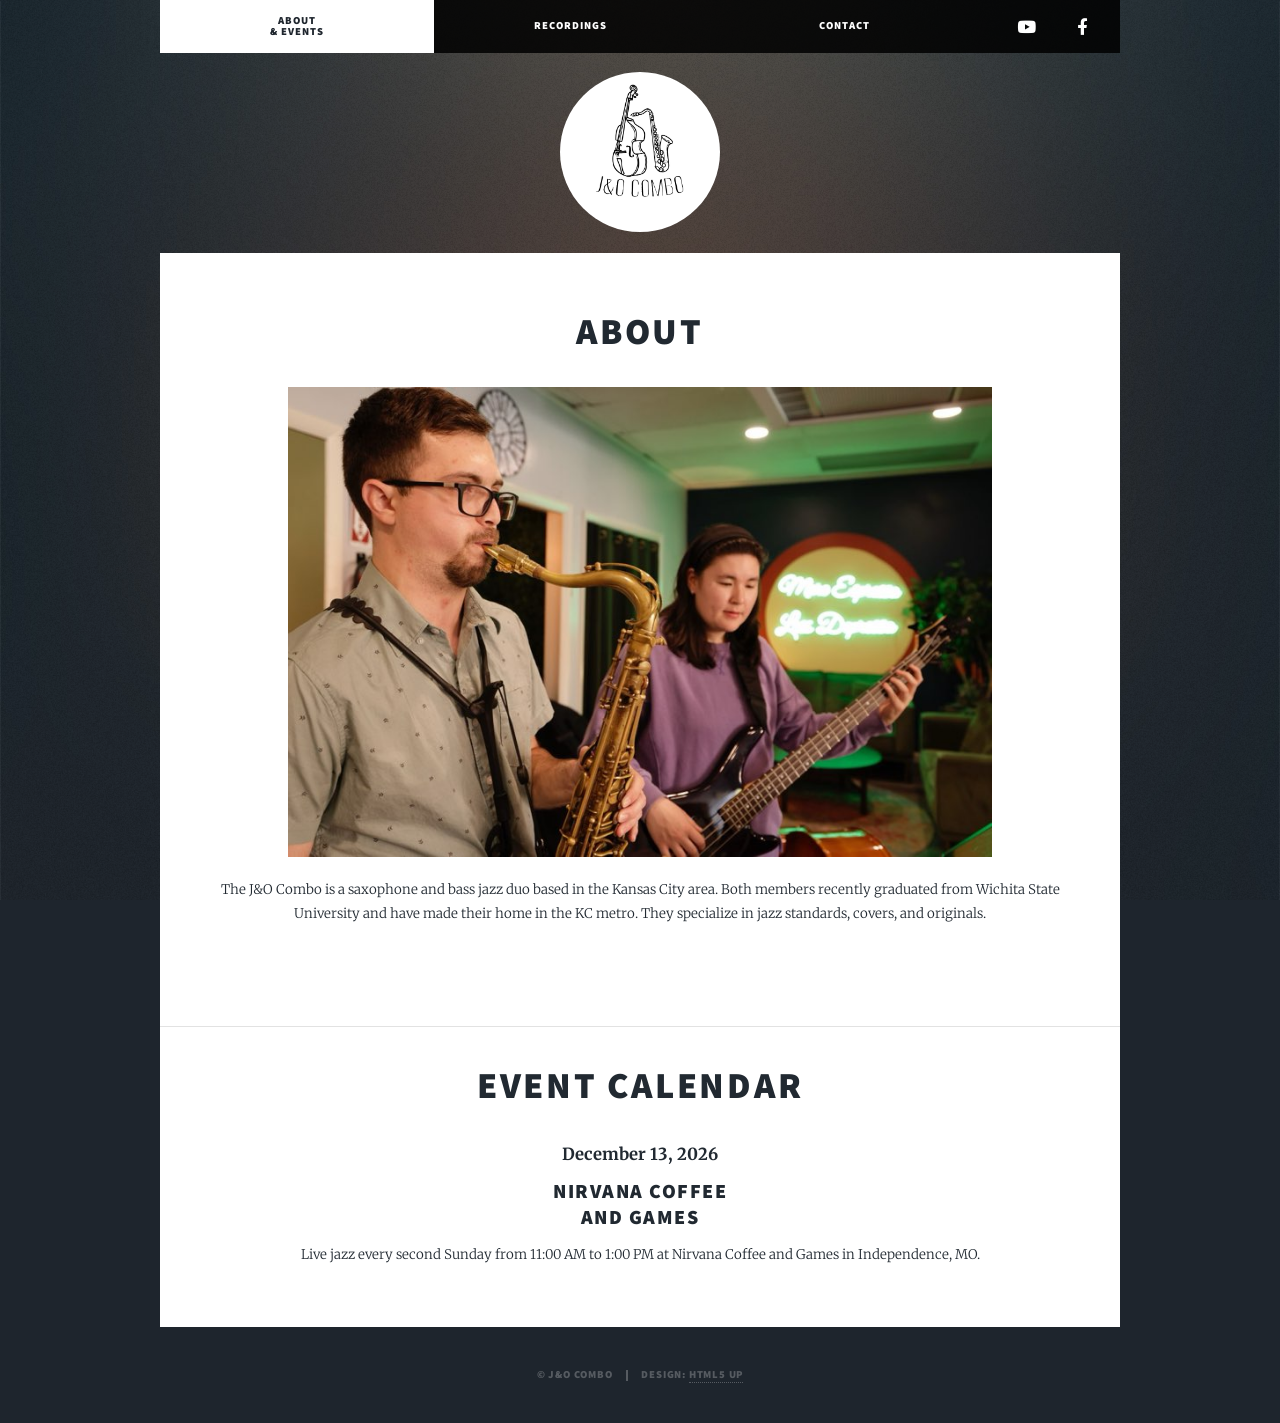
==== commit f6679bf0: "adjusted navigation bar for smaller screens" ====
--- a/index.html
+++ b/index.html
@@ -28,7 +28,7 @@
 				<!-- Nav -->
 					<nav id="nav">
 						<ul class="links">
-							<li class="active"><a href="index.html">About & Events</a></li>
+							<li class="active"><a href="index.html"><span class="two-line"><span>About</span><span>&amp; Events</span></span></a></li>
 							<li><a href="recordings.html">Recordings</a></li>
 							<li><a href="contact.html">Contact</a></li>
 						</ul>
--- a/assets/css/main.css
+++ b/assets/css/main.css
@@ -2319,10 +2319,10 @@
       padding-left: 0;
       flex: 1; }
       #nav ul.links li a {
-        -moz-transition: background-color 0.2s ease-in-out, color 0.2s ease-in-out;
-        -webkit-transition: background-color 0.2s ease-in-out, color 0.2s ease-in-out;
-        -ms-transition: background-color 0.2s ease-in-out, color 0.2s ease-in-out;
-        transition: background-color 0.2s ease-in-out, color 0.2s ease-in-out;
+        -moz-transition: background-color 0.2s ease-in-out, color 0.2s ease-in-out, padding 0.18s ease, font-size 0.18s ease;
+        -webkit-transition: background-color 0.2s ease-in-out, color 0.2s ease-in-out, padding 0.18s ease, font-size 0.18s ease;
+        -ms-transition: background-color 0.2s ease-in-out, color 0.2s ease-in-out, padding 0.18s ease, font-size 0.18s ease;
+        transition: background-color 0.2s ease-in-out, color 0.2s ease-in-out, padding 0.18s ease, font-size 0.18s ease;
         display: flex;
         align-items: center;
         justify-content: center;
@@ -2334,6 +2334,9 @@
         white-space: normal;
         text-align: center;
         border-bottom: none; }
+        #nav ul.links li a .two-line { display: inline-block; text-align: center; line-height: 1; white-space: normal; font-size: inherit; }
+        /* Force stacked two-line label regardless of parent white-space */
+        #nav ul.links li a .two-line > span { display: block; line-height: 1; }
         #nav ul.links li a:hover {
           color: inherit !important;
           background-color: rgba(255, 255, 255, 0.1); }
@@ -2367,12 +2370,13 @@
     margin-bottom: 0;
     gap: 0.5rem;
     padding-left: 1.5rem;
-    margin-right: -1rem; }
+    margin-right: -1rem;
+    transition: gap 0.18s ease, padding-left 0.18s ease; }
     #nav ul.icons li {
       display: flex;
       align-items: center;
       justify-content: center;
-      padding: 0;
+      padding: 0 0.35rem;
       -moz-transition: padding 0.3s ease;
       -webkit-transition: padding 0.3s ease;
       -ms-transition: padding 0.3s ease;
@@ -2382,15 +2386,104 @@
         align-items: center;
         justify-content: center;
         width: 100%;
-        height: 100%; }
+        height: 100%;
+        padding: 0.25rem; }
         #nav ul.icons li a.icon:before {
-          width: 2.75rem;
-          height: 2.75rem;
-          line-height: 2.75rem;
-          font-size: 1.5rem; }
+          width: 2.5rem;
+          height: 2.5rem;
+          line-height: 2.5rem;
+          font-size: 1.25rem; }
   @media screen and (max-width: 736px) {
   }
+  @media screen and (max-width: 75rem) {
+    /* Keep nav full-width while main content is still expanding */
+    #nav {
+      left: 0;
+      transform: none;
+      width: 100%;
+      max-width: none;
+      padding: 0 1rem;
+    }
+  }
   @media screen and (max-width: 480px) {
+  }
+
+  @media screen and (max-width: 736px) {
+    #nav {
+      left: 0;
+      transform: none;
+      width: 100%;
+      max-width: none;
+      padding: 0 1rem;
+    }
+  }
+
+  /* Intermediate breakpoints for smoother shrinking (finer steps) */
+  @media screen and (max-width: 1000px) {
+    #nav ul.links li a { padding: 0 1.5rem; font-size: 0.95rem; }
+    #nav ul.icons { gap: 0.5rem; padding-left: 1.2rem; }
+    #nav ul.icons li a.icon:before { width: 3rem; height: 3rem; line-height: 3rem; font-size: 1.5rem; }
+  }
+
+  @media screen and (max-width: 900px) {
+    #nav ul.links li a { padding: 0 1.25rem; font-size: 0.9rem; }
+    #nav ul.icons { gap: 0.45rem; padding-left: 1.05rem; }
+    #nav ul.icons li a.icon:before { width: 2.9rem; height: 2.9rem; line-height: 2.9rem; font-size: 1.4rem; }
+  }
+
+  @media screen and (max-width: 820px) {
+    #nav ul.links li a { padding: 0 1.1rem; font-size: 0.88rem; }
+    #nav ul.icons { gap: 0.42rem; padding-left: 0.95rem; }
+    #nav ul.icons li a.icon:before { width: 2.8rem; height: 2.8rem; line-height: 2.8rem; font-size: 1.35rem; }
+  }
+
+  @media screen and (max-width: 700px) {
+    #nav ul.links li a { padding: 0 1rem; font-size: 0.85rem; }
+    #nav ul.icons { gap: 0.38rem; padding-left: 0.9rem; }
+    #nav ul.icons li a.icon:before { width: 2.6rem; height: 2.6rem; line-height: 2.6rem; font-size: 1.25rem; }
+  }
+
+  @media screen and (max-width: 600px) {
+    #nav ul.links li a { padding: 0 0.95rem; font-size: 0.82rem; }
+    #nav ul.icons { gap: 0.32rem; padding-left: 0.75rem; }
+    #nav ul.icons li a.icon { padding: 0.18rem; }
+    #nav ul.icons li a.icon:before { width: 2.25rem; height: 2.25rem; line-height: 2.25rem; font-size: 1.15rem; }
+  }
+
+  @media screen and (max-width: 520px) {
+    #nav ul.links li a { padding: 0 0.9rem; font-size: 0.8rem; }
+    #nav ul.icons { gap: 0.3rem; padding-left: 0.65rem; }
+    #nav ul.icons li a.icon:before { width: 2.2rem; height: 2.2rem; line-height: 2.2rem; font-size: 1.1rem; }
+  }
+
+  @media screen and (max-width: 480px) {
+    #nav ul.links li a { padding: 0 0.85rem; font-size: 0.78rem; }
+    #nav ul.icons { gap: 0.28rem; padding-left: 0.6rem; }
+    #nav ul.icons li a.icon:before { width: 2.15rem; height: 2.15rem; line-height: 2.15rem; font-size: 1.08rem; }
+  }
+
+  @media screen and (max-width: 440px) {
+    #nav ul.links li a { padding: 0 0.75rem; font-size: 0.77rem; }
+    #nav ul.icons { gap: 0.22rem; padding-left: 0.5rem; }
+    #nav ul.icons li a.icon:before { width: 2.05rem; height: 2.05rem; line-height: 2.05rem; font-size: 1.03rem; }
+  }
+
+  @media screen and (max-width: 400px) {
+    #nav ul.links li a { padding: 0 0.65rem; font-size: 0.74rem; }
+    #nav ul.icons { gap: 0.16rem; padding-left: 0.4rem; }
+    #nav ul.icons li a.icon:before { width: 1.95rem; height: 1.95rem; line-height: 1.95rem; font-size: 0.98rem; }
+  }
+
+  /* Ensure nav items shrink and stay on one row on very narrow screens */
+  @media screen and (max-width: 360px) {
+    #nav { padding: 0 0.45rem; }
+    /* Keep flex growth consistent; transition flex/padding for smooth shrink */
+    #nav ul.links li { flex: 1 1 0; min-width: 0; transition: flex 0.18s ease, padding 0.18s ease; }
+    #nav ul.links li a { padding: 0 0.45rem; font-size: 0.72rem; white-space: nowrap; transition: padding 0.18s ease, font-size 0.18s ease; }
+    #nav ul.icons { gap: 0.12rem; padding-left: 0.3rem; margin-right: -0.12rem; }
+    #nav ul.icons li { padding: 0 0.12rem; }
+    #nav ul.icons li a.icon { padding: 0.08rem; }
+    #nav ul.icons li a:before { width: 1.8rem; height: 1.8rem; line-height: 1.8rem; font-size: 0.9rem; }
   }
 
 /* Main */
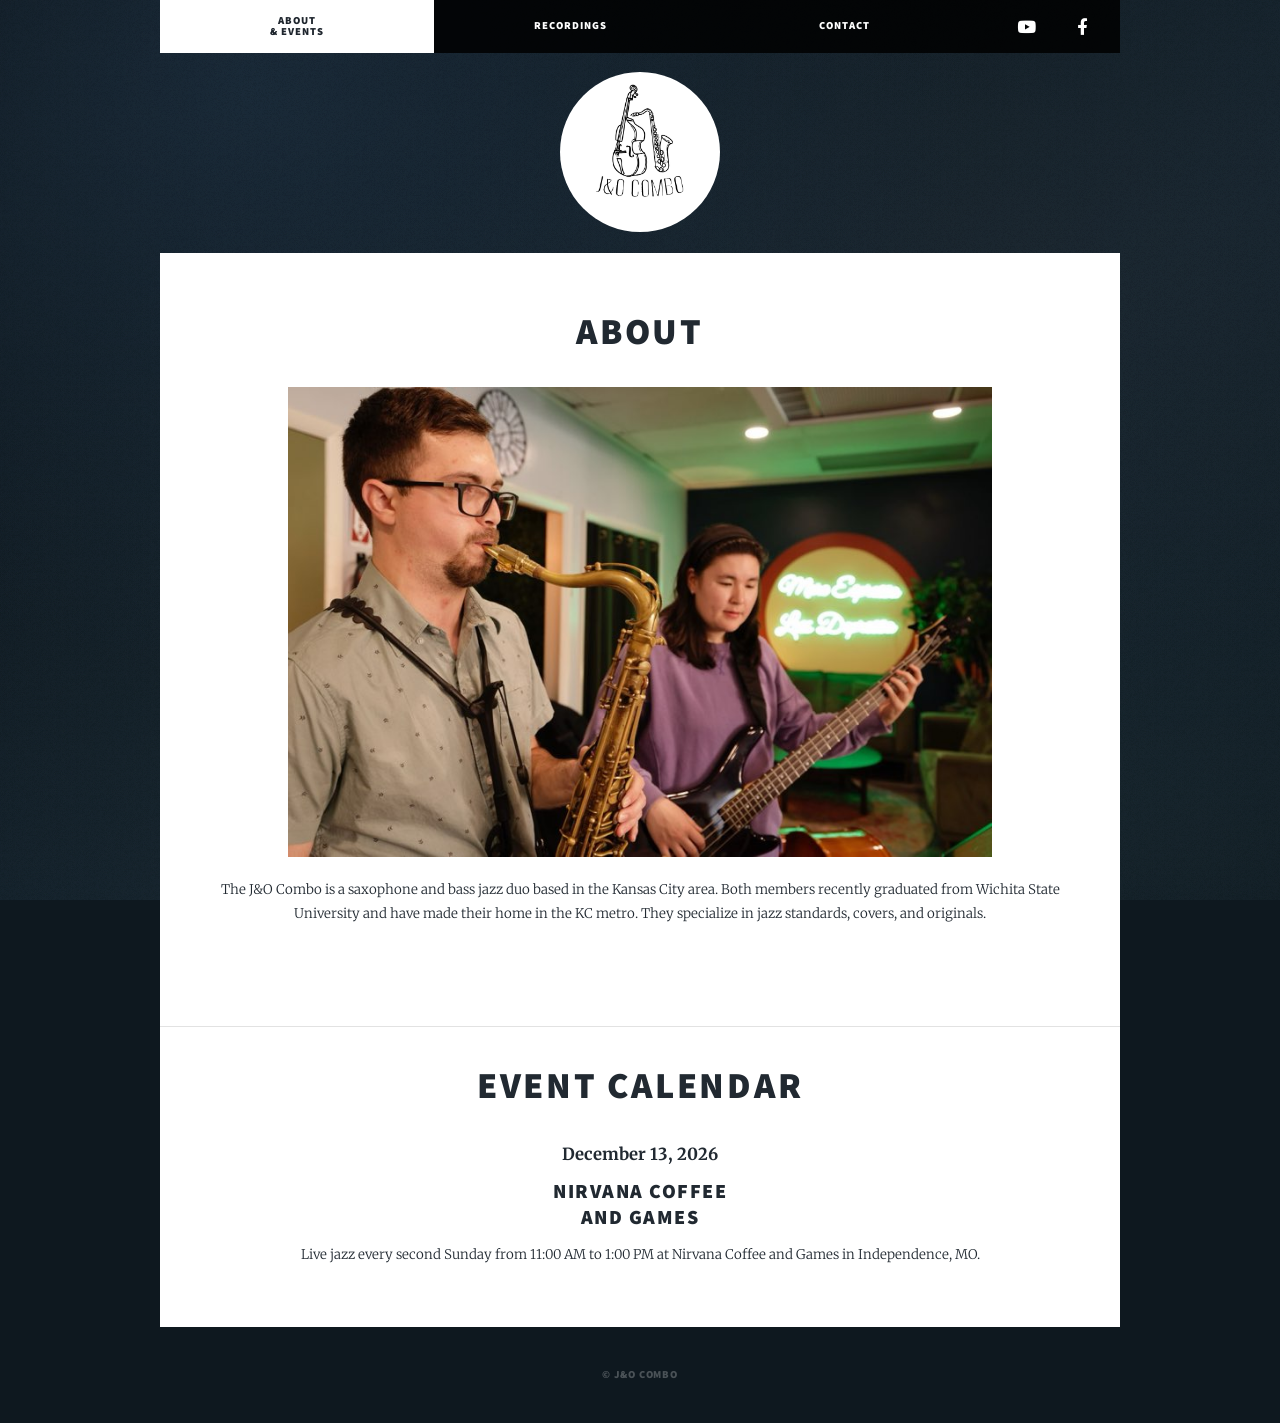
==== commit 74e1cf0b: "Update styling and remove template attribution - Remove HTML5 UP attribution from HTML, CSS, and JS " ====
--- a/index.html
+++ b/index.html
@@ -1,9 +1,4 @@
 <!DOCTYPE HTML>
-<!--
-	Massively by HTML5 UP
-	html5up.net | @ajlkn
-	Free for personal and commercial use under the CCA 3.0 license (html5up.net/license)
--->
 <html>
 	<head>
 		<title>J&O Combo About and Events</title>
@@ -16,7 +11,7 @@
 	<body class="is-preload">
 
 		<!-- Wrapper -->
-			<div id="wrapper" class="fade-in">
+			<div id="wrapper">
 
 				<!-- Header -->
 					<header id="header" style="margin: 0 0 -3em 0; padding: 7em 0 0 0;">
@@ -72,7 +67,7 @@
 
 				<!-- Copyright -->
 					<div id="copyright">
-						<ul><li>&copy; J&amp;O Combo</li><li>Design: <a href="https://html5up.net">HTML5 UP</a></li></ul>
+						<ul><li>&copy; J&amp;O Combo</li></ul>
 					</div>
 
 			</div>
--- a/assets/css/main.css
+++ b/assets/css/main.css
@@ -1,10 +1,5 @@
 @import url(fontawesome-all.min.css);
 @import url("https://fonts.googleapis.com/css?family=Merriweather:300,700,300italic,700italic|Source+Sans+Pro:900");
-/*
-	Massively by HTML5 UP
-	html5up.net | @ajlkn
-	Free for personal and commercial use under the CCA 3.0 license (html5up.net/license)
-*/
 html, body, div, span, applet, object,
 iframe, h1, h2, h3, h4, h5, h6, p, blockquote,
 pre, a, abbr, acronym, address, big, cite,
@@ -78,7 +73,7 @@
   box-sizing: inherit; }
 
 body {
-  background-color: #1e252d; }
+  background-color: #0e181f; }
   body.is-preload *, body.is-preload *:before, body.is-preload *:after {
     -moz-animation: none !important;
     -webkit-animation: none !important;
@@ -1988,13 +1983,28 @@
     left: 0;
     width: 100%;
     height: 100%;
-    background-color: #212931;
-    background-image: url("../../images/overlay.png"), linear-gradient(0deg, rgba(0, 0, 0, 0.1), rgba(0, 0, 0, 0.1)), url("../../images/bg.jpg");
-    background-size: auto,								auto,														100% auto;
-    background-position: center,								center,														top center;
-    background-repeat: repeat,								no-repeat,													no-repeat;
-    background-attachment: scroll,								scroll,														scroll;
+    background-color: #0e181f;
+    background-image: url("../../images/overlay.png"),
+      radial-gradient(ellipse at 20% 10%, rgba(28, 46, 62, 0.8) 0%, transparent 50%),
+      radial-gradient(ellipse at 80% 30%, rgba(30, 40, 48, 0.6) 0%, transparent 45%),
+      radial-gradient(ellipse at 40% 80%, rgba(24, 36, 42, 0.7) 0%, transparent 55%),
+      radial-gradient(ellipse at 90% 90%, rgba(28, 44, 52, 0.5) 0%, transparent 40%),
+      linear-gradient(145deg, #0c1319 0%, #111c24 30%, #162530 60%, #0e181f 100%);
+    background-size: auto, cover;
+    background-position: center, center;
+    background-repeat: repeat, no-repeat;
+    background-attachment: scroll, fixed;
     z-index: -1; }
+    #wrapper > .bg::after {
+      content: '';
+      position: absolute;
+      top: 0;
+      left: 0;
+      width: 100%;
+      height: 100%;
+      background-image: url("data:image/svg+xml,%3Csvg viewBox='0 0 400 400' xmlns='http://www.w3.org/2000/svg'%3E%3Cfilter id='noise'%3E%3CfeTurbulence type='turbulence' baseFrequency='2' numOctaves='1' stitchTiles='stitch'/%3E%3C/filter%3E%3Crect width='100%' height='100%' filter='url(%23noise)'/%3E%3C/svg%3E");
+      opacity: 0.04;
+      pointer-events: none; }
     #wrapper > .bg.fixed {
       position: fixed;
       width: 100vw;
@@ -2009,7 +2019,7 @@
     -webkit-transition-delay: 0.75s;
     -ms-transition-delay: 0.75s;
     transition-delay: 0.75s;
-    background: #1e252d;
+    background: #0c1319;
     content: '';
     display: block;
     height: 100%;
@@ -2020,9 +2030,6 @@
     width: 100%; }
   body.is-preload #wrapper.fade-in:before {
     opacity: 1; }
-  @media screen and (orientation: portrait) {
-    #wrapper > .bg {
-      background-size: auto,								auto,														auto 175%; } }
 /* Intro */
 #intro {
   color: #ffffff;
@@ -2458,20 +2465,20 @@
 
   @media screen and (max-width: 480px) {
     #nav ul.links li a { padding: 0 0.85rem; font-size: 0.78rem; }
-    #nav ul.icons { gap: 0.28rem; padding-left: 0.6rem; }
-    #nav ul.icons li a.icon:before { width: 2.15rem; height: 2.15rem; line-height: 2.15rem; font-size: 1.08rem; }
+    #nav ul.icons { gap: 0.4rem; padding-left: 0.6rem; }
+    #nav ul.icons li a.icon:before { width: 2.8rem; height: 2.8rem; line-height: 2.8rem; font-size: 1.4rem; }
   }
 
   @media screen and (max-width: 440px) {
     #nav ul.links li a { padding: 0 0.75rem; font-size: 0.77rem; }
-    #nav ul.icons { gap: 0.22rem; padding-left: 0.5rem; }
-    #nav ul.icons li a.icon:before { width: 2.05rem; height: 2.05rem; line-height: 2.05rem; font-size: 1.03rem; }
+    #nav ul.icons { gap: 0.35rem; padding-left: 0.5rem; }
+    #nav ul.icons li a.icon:before { width: 2.9rem; height: 2.9rem; line-height: 2.9rem; font-size: 1.45rem; }
   }
 
   @media screen and (max-width: 400px) {
     #nav ul.links li a { padding: 0 0.65rem; font-size: 0.74rem; }
-    #nav ul.icons { gap: 0.16rem; padding-left: 0.4rem; }
-    #nav ul.icons li a.icon:before { width: 1.95rem; height: 1.95rem; line-height: 1.95rem; font-size: 0.98rem; }
+    #nav ul.icons { gap: 0.3rem; padding-left: 0.4rem; }
+    #nav ul.icons li a.icon:before { width: 3rem; height: 3rem; line-height: 3rem; font-size: 1.5rem; }
   }
 
   /* Ensure nav items shrink and stay on one row on very narrow screens */
@@ -2480,10 +2487,10 @@
     /* Keep flex growth consistent; transition flex/padding for smooth shrink */
     #nav ul.links li { flex: 1 1 0; min-width: 0; transition: flex 0.18s ease, padding 0.18s ease; }
     #nav ul.links li a { padding: 0 0.45rem; font-size: 0.72rem; white-space: nowrap; transition: padding 0.18s ease, font-size 0.18s ease; }
-    #nav ul.icons { gap: 0.12rem; padding-left: 0.3rem; margin-right: -0.12rem; }
+    #nav ul.icons { gap: 0.25rem; padding-left: 0.3rem; margin-right: -0.12rem; }
     #nav ul.icons li { padding: 0 0.12rem; }
     #nav ul.icons li a.icon { padding: 0.08rem; }
-    #nav ul.icons li a:before { width: 1.8rem; height: 1.8rem; line-height: 1.8rem; font-size: 0.9rem; }
+    #nav ul.icons li a.icon:before { width: 3rem; height: 3rem; line-height: 3rem; font-size: 1.5rem; }
   }
 
 /* Main */
--- a/assets/css/noscript.css
+++ b/assets/css/noscript.css
@@ -1,10 +1,4 @@
 @import url(font-awesome.min.css);
-
-/*
-	Massively by HTML5 UP
-	html5up.net | @ajlkn
-	Free for personal and commercial use under the CCA 3.0 license (html5up.net/license)
-*/
 
 /* Wrapper */
 
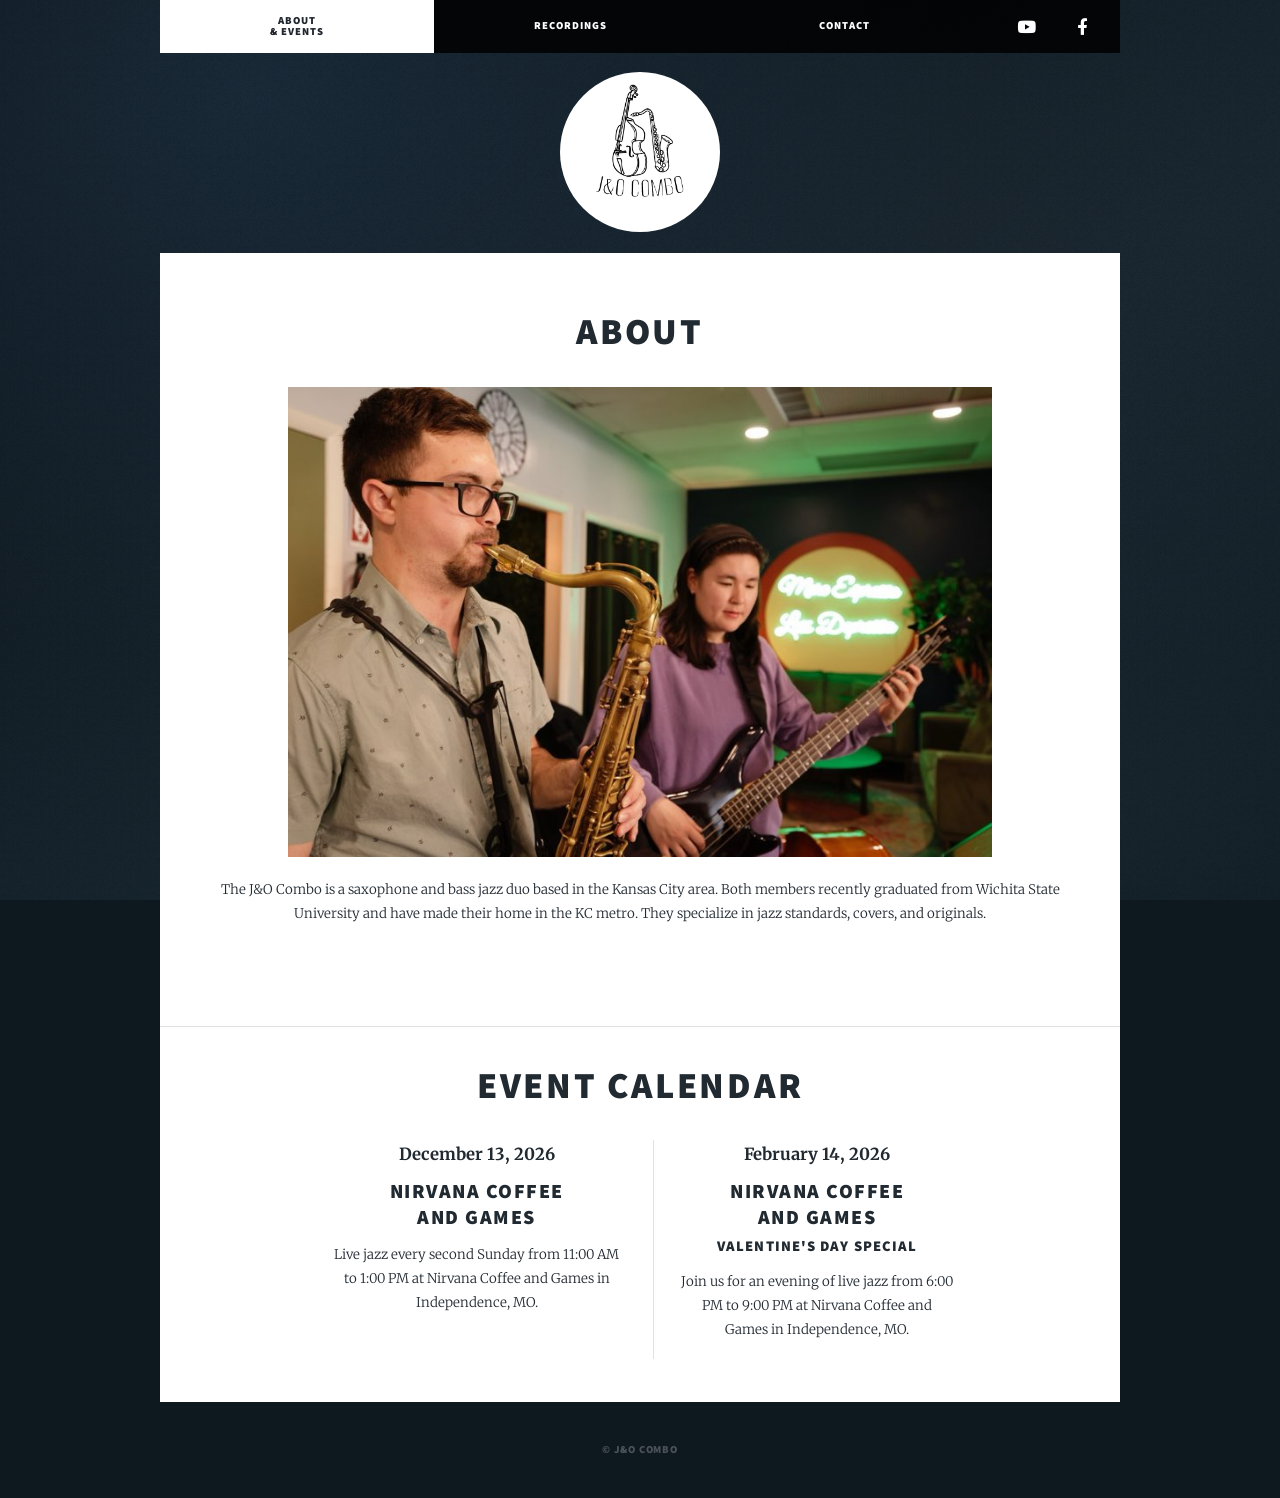
==== commit bd54f553: "Add Valentine's Day event and /add-event command - Add Valentine's Day Special event (Feb 14, 2026) " ====
--- a/index.html
+++ b/index.html
@@ -50,14 +50,23 @@
 								<header class="major">
 									<h2 style="font-size: 2.75rem;">Event Calendar</h2>
 								</header>
-								<section class="posts" style="justify-content: center; display: flex;">
-									<article style="text-align: center;">
+								<section class="posts event-list" style="justify-content: center; display: flex; flex-wrap: wrap; gap: 2em;">
+									<article class="event-item" style="text-align: center; max-width: 300px;">
 										<header>
 											<span id="next-event-date" class="date" style="font-size: 1.25em; font-weight: bold;">Loading...</span>
 											<h2>Nirvana Coffee<br />
 											and Games</h2>
 										</header>
 										<p style="text-align: center;">Live jazz every second Sunday from 11:00 AM to 1:00 PM at Nirvana Coffee and Games in Independence, MO.</p>
+									</article>
+									<article class="event-item" style="text-align: center; max-width: 300px;">
+										<header>
+											<span class="date" style="font-size: 1.25em; font-weight: bold;">February 14, 2026</span>
+											<h2>Nirvana Coffee<br />
+											and Games</h2>
+											<h3 style="margin-top: -0.5em;">Valentine's Day Special</h3>
+										</header>
+										<p style="text-align: center;">Join us for an evening of live jazz from 6:00 PM to 9:00 PM at Nirvana Coffee and Games in Independence, MO.</p>
 									</article>
 								</section>
 							</article>
--- a/assets/css/main.css
+++ b/assets/css/main.css
@@ -3073,3 +3073,18 @@
     transform: translateX(0);
     box-shadow: 0 0 1.5rem 0 rgba(0, 0, 0, 0.2);
     visibility: visible; } }
+
+/* Event list dividers */
+.event-list .event-item + .event-item {
+  border-left: 1px solid rgba(160, 160, 160, 0.3);
+  padding-left: 2em;
+}
+
+@media screen and (max-width: 680px) {
+  .event-list .event-item + .event-item {
+    border-left: none;
+    padding-left: 0;
+    border-top: 1px solid rgba(160, 160, 160, 0.3);
+    padding-top: 2em;
+  }
+}
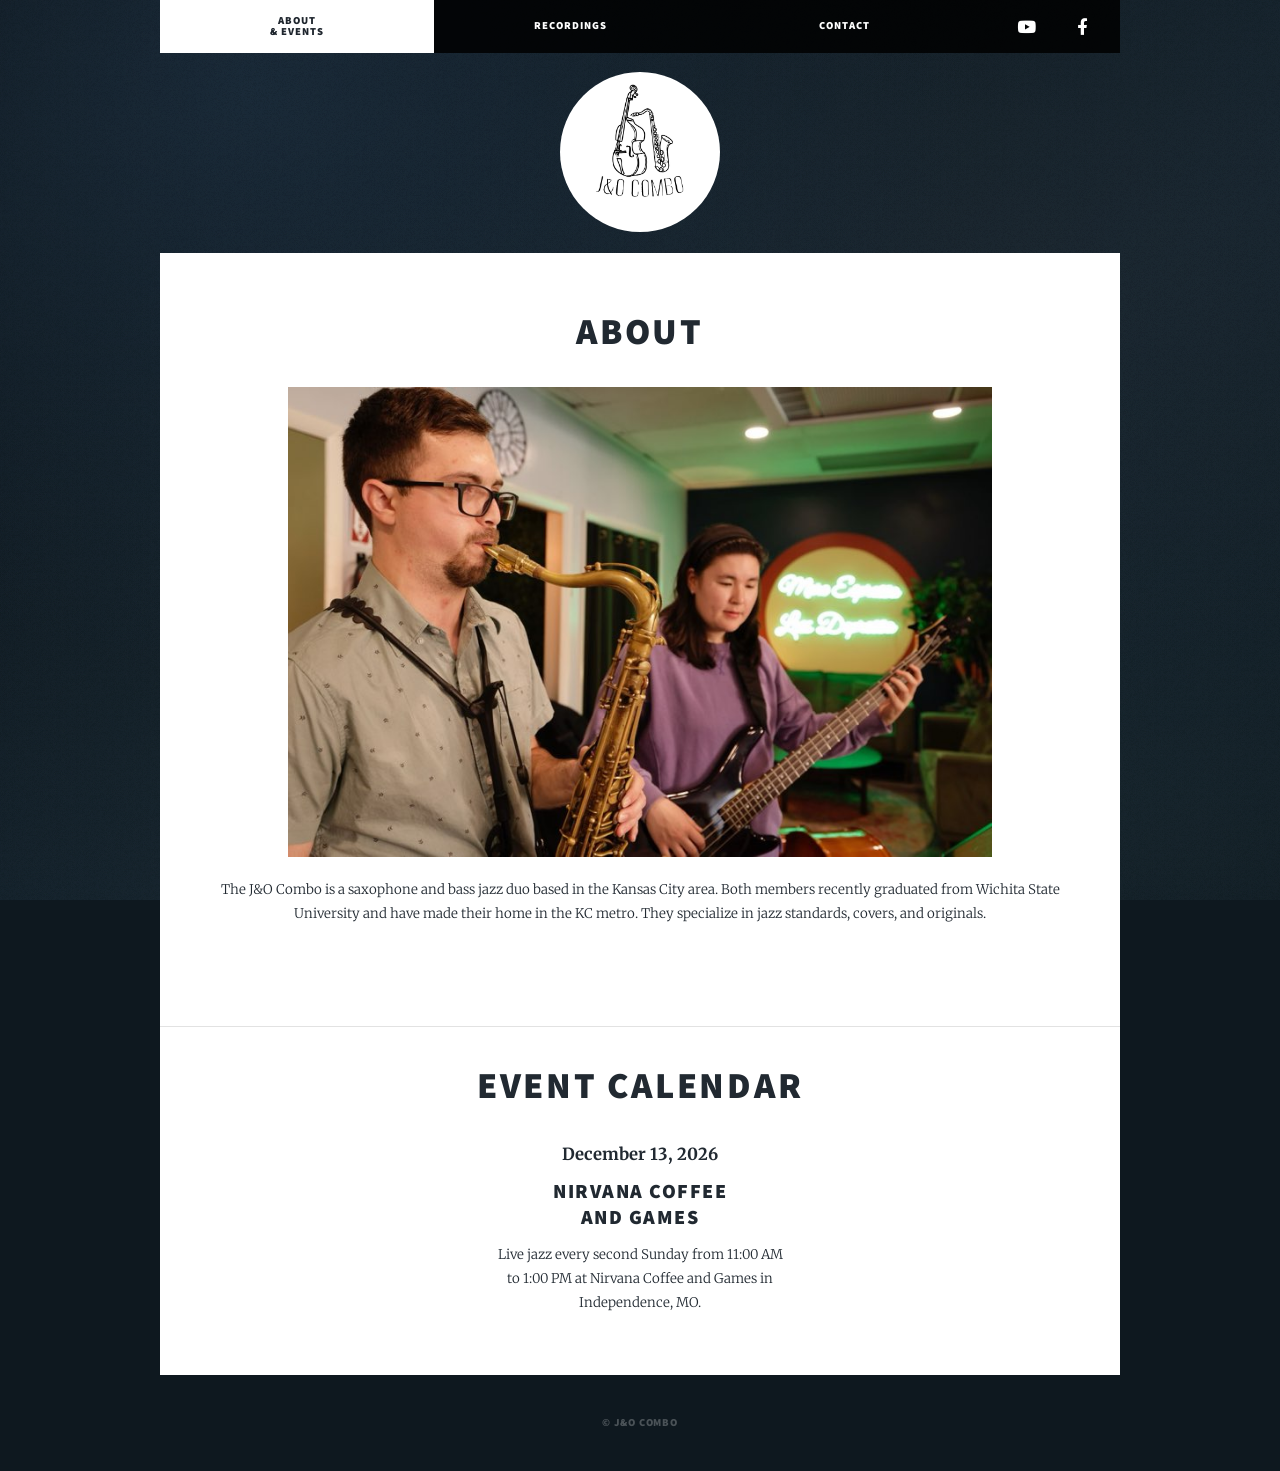
==== commit 70465ec0: "Remove Valentine's Day event and add Oh! Tango Suerte recording" ====
--- a/index.html
+++ b/index.html
@@ -59,15 +59,6 @@
 										</header>
 										<p style="text-align: center;">Live jazz every second Sunday from 11:00 AM to 1:00 PM at Nirvana Coffee and Games in Independence, MO.</p>
 									</article>
-									<article class="event-item" style="text-align: center; max-width: 300px;">
-										<header>
-											<span class="date" style="font-size: 1.25em; font-weight: bold;">February 14, 2026</span>
-											<h2>Nirvana Coffee<br />
-											and Games</h2>
-											<h3 style="margin-top: -0.5em;">Valentine's Day Special</h3>
-										</header>
-										<p style="text-align: center;">Join us for an evening of live jazz from 6:00 PM to 9:00 PM at Nirvana Coffee and Games in Independence, MO.</p>
-									</article>
 								</section>
 							</article>
 
